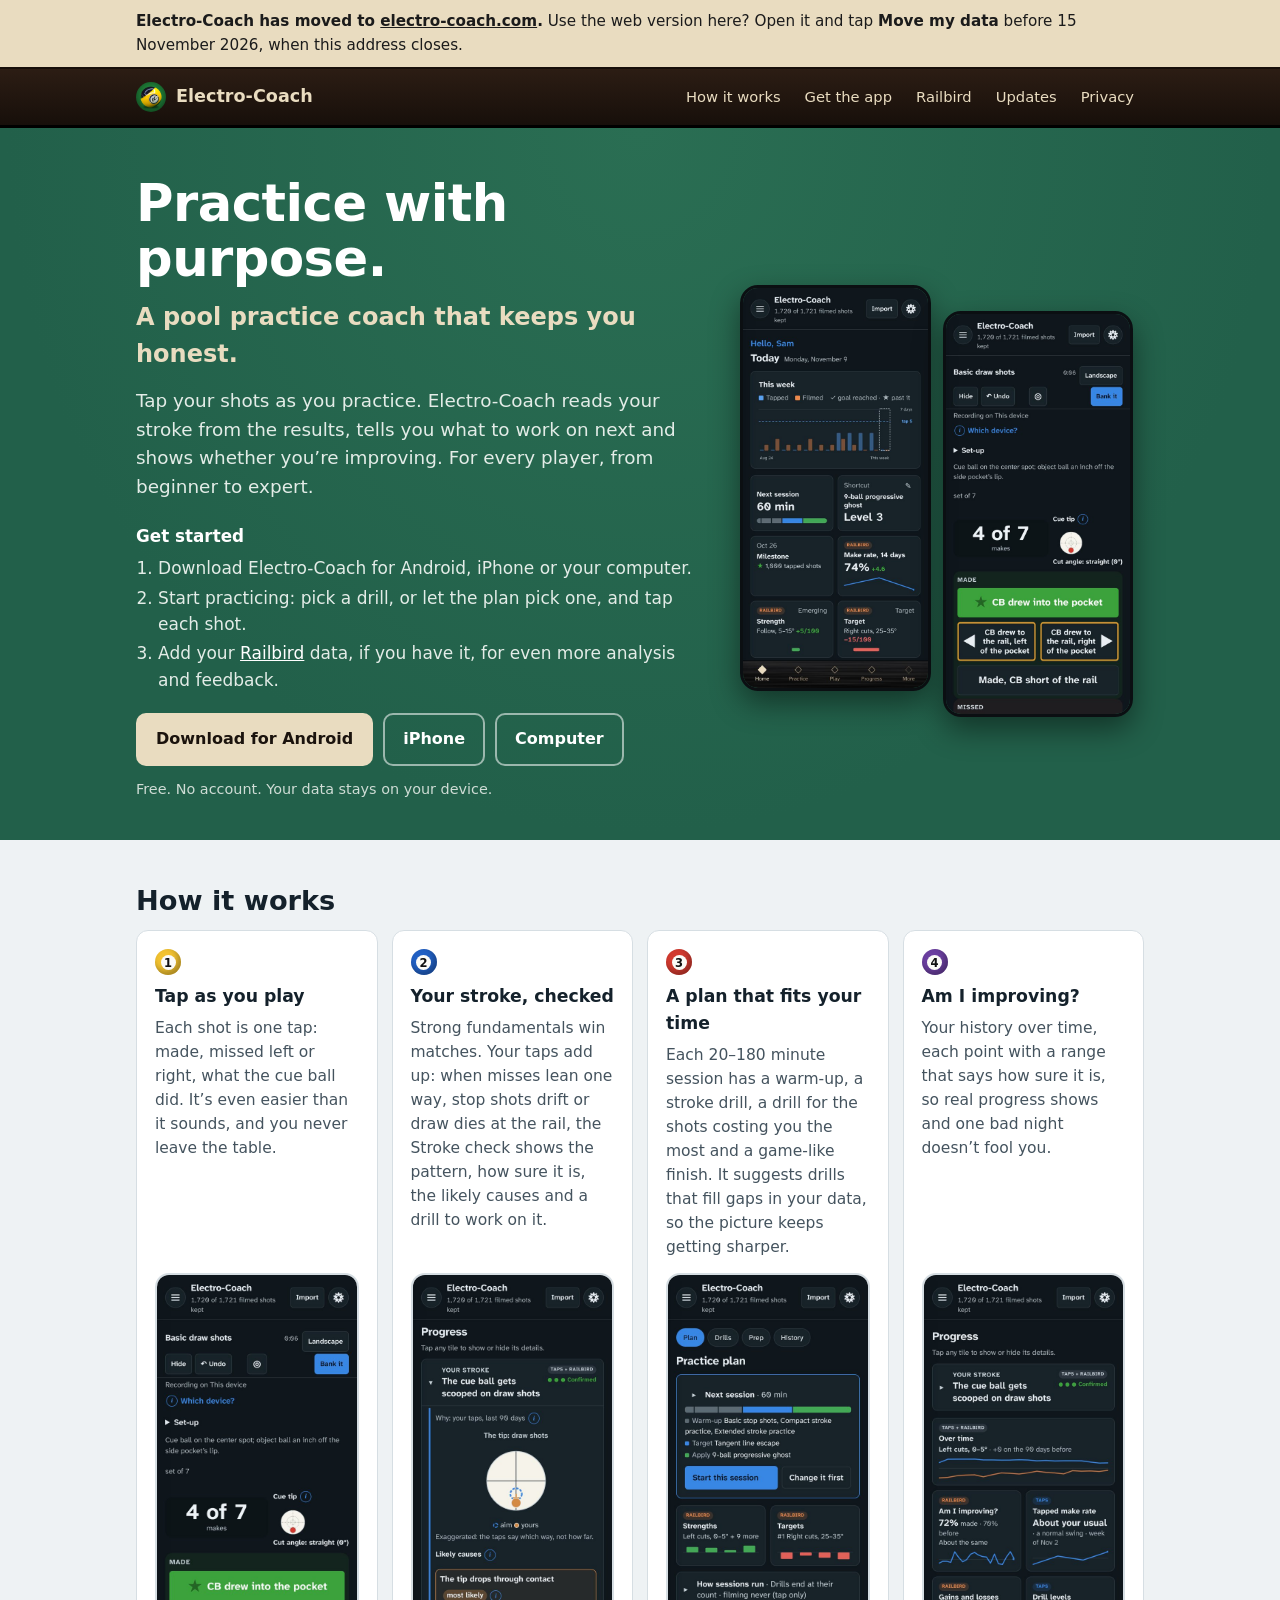
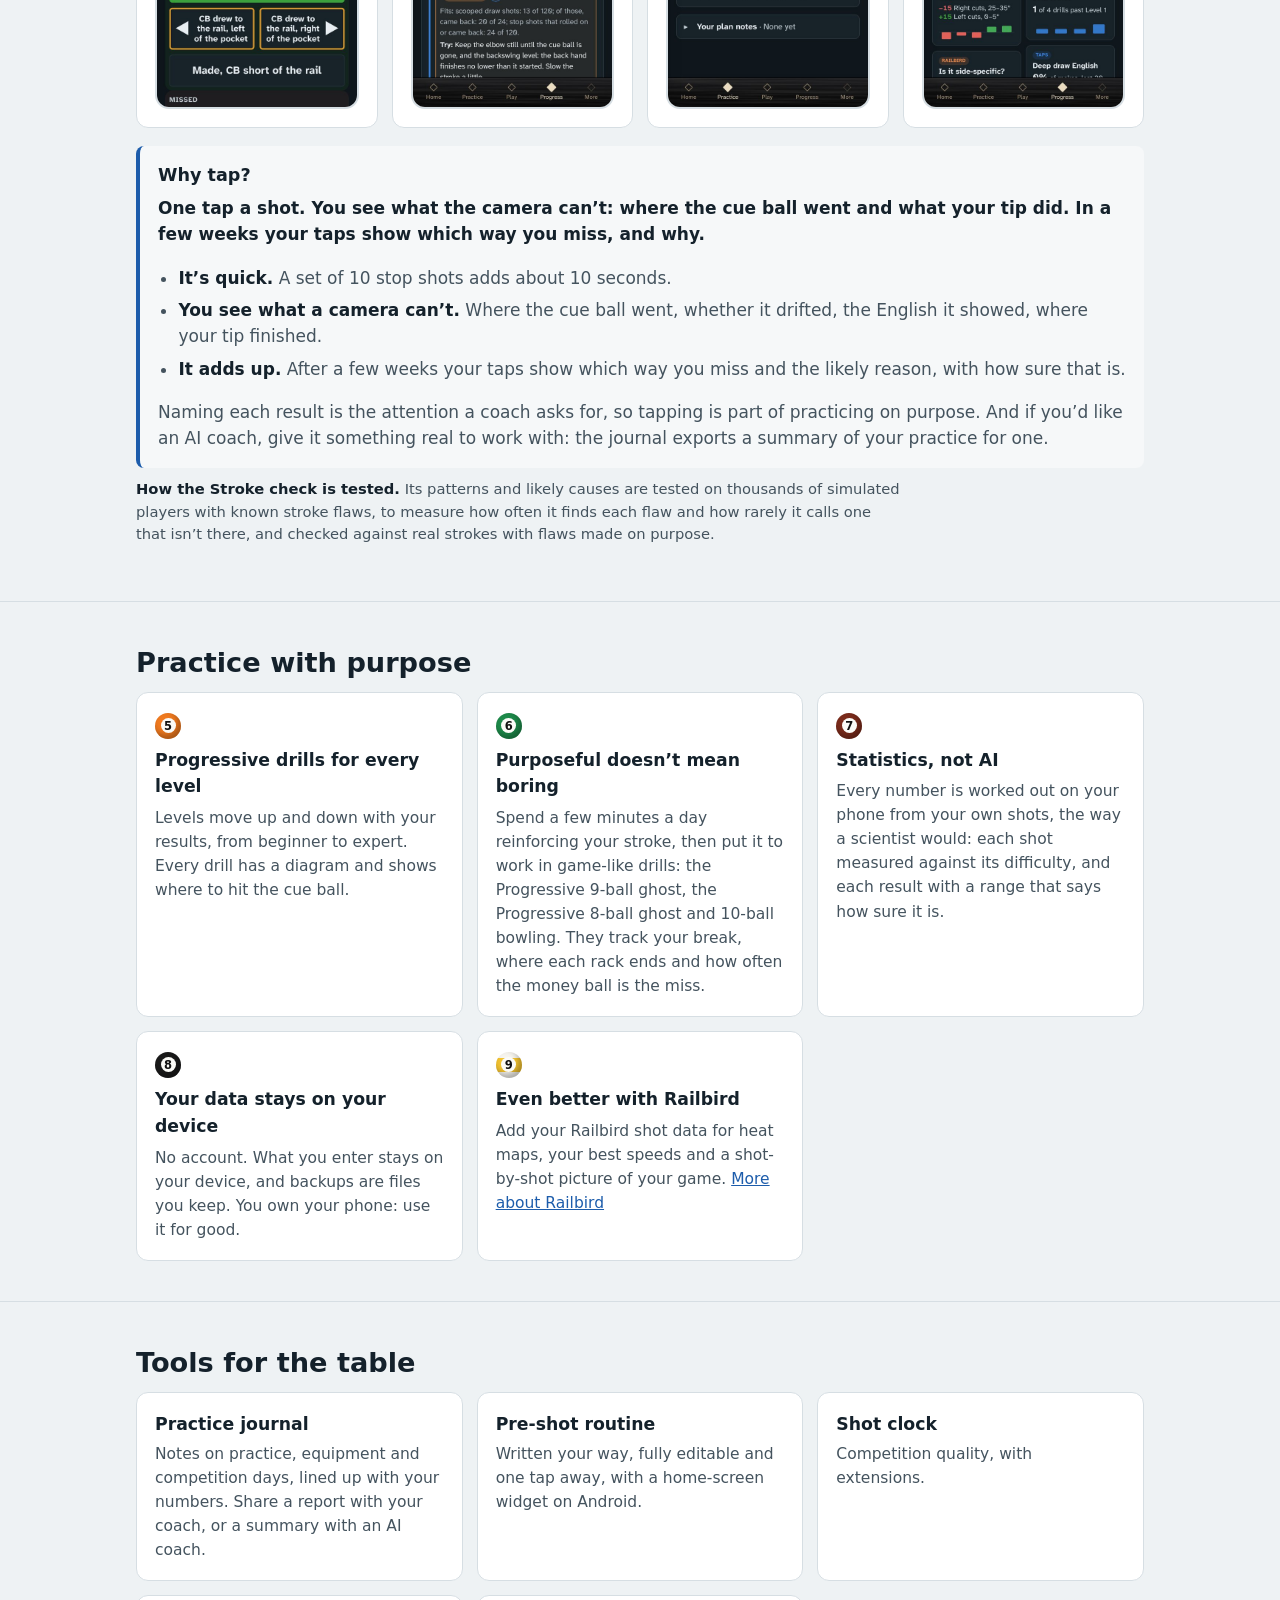
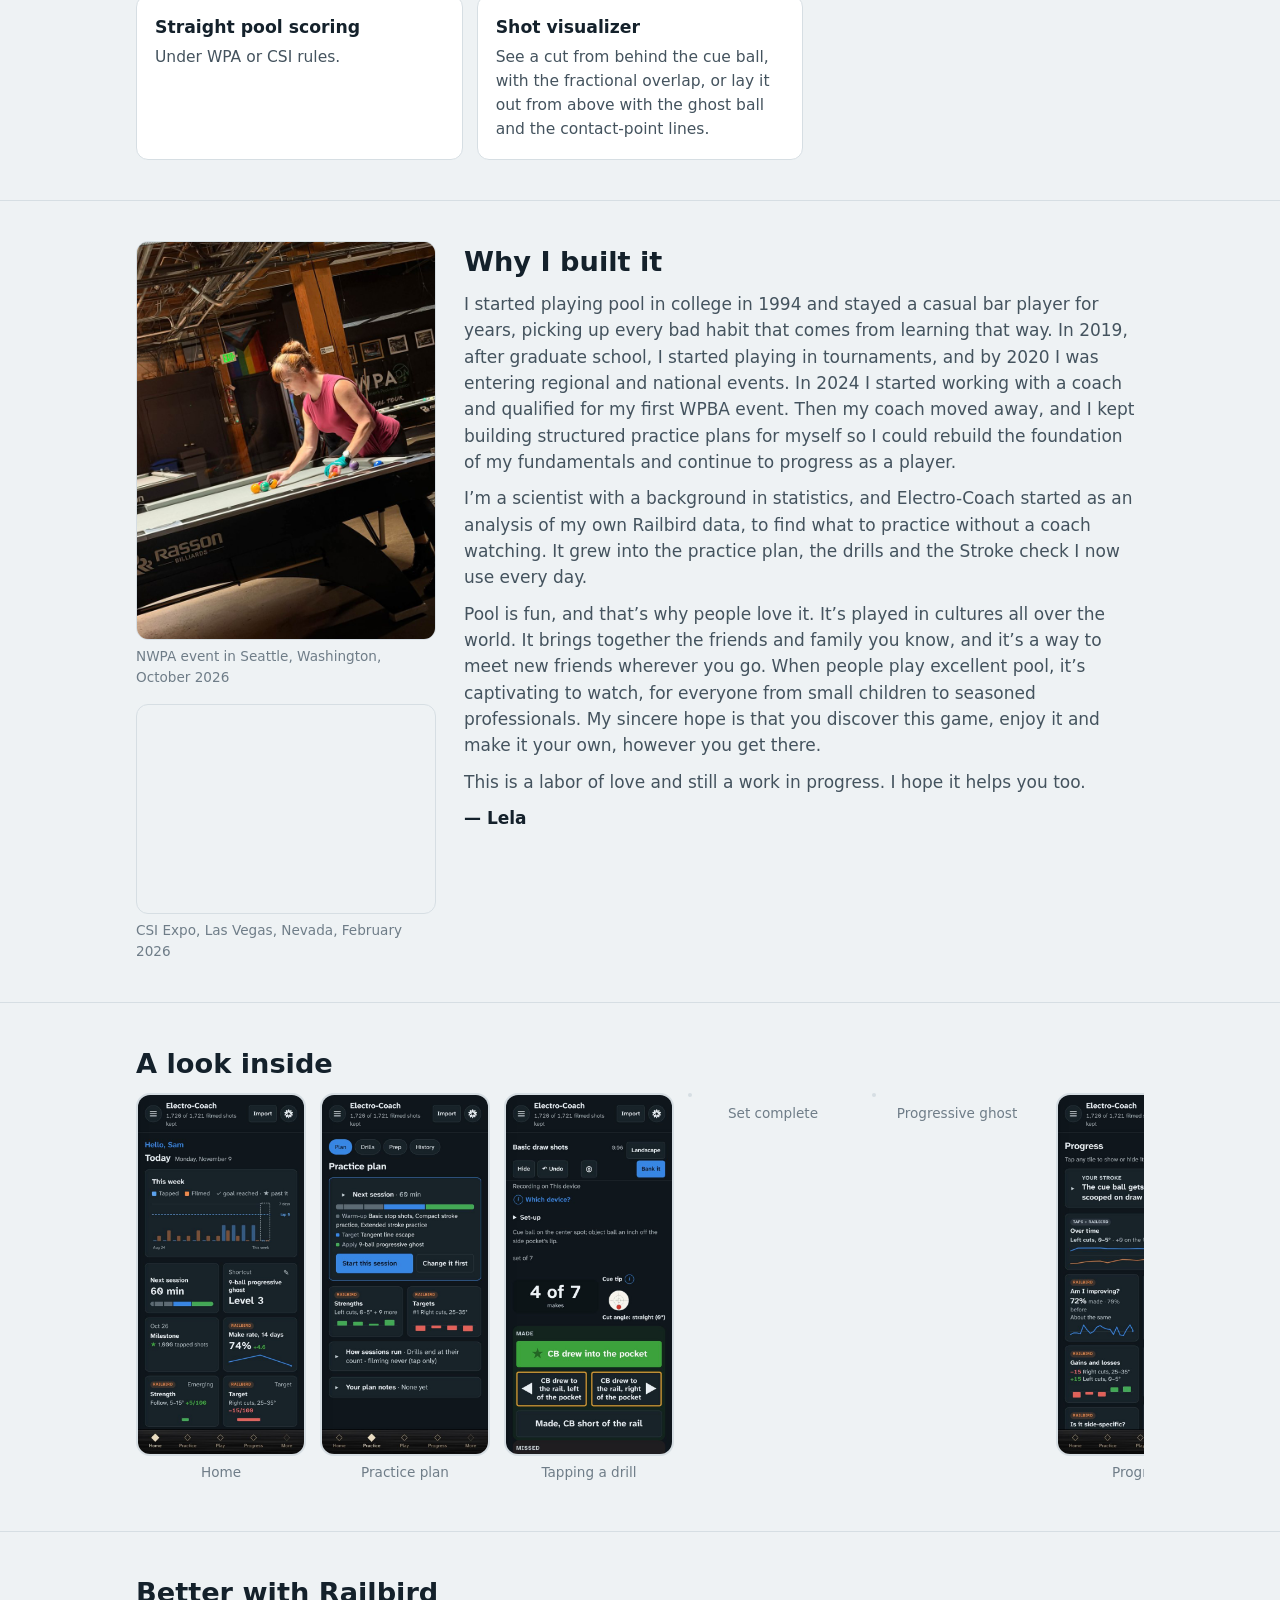
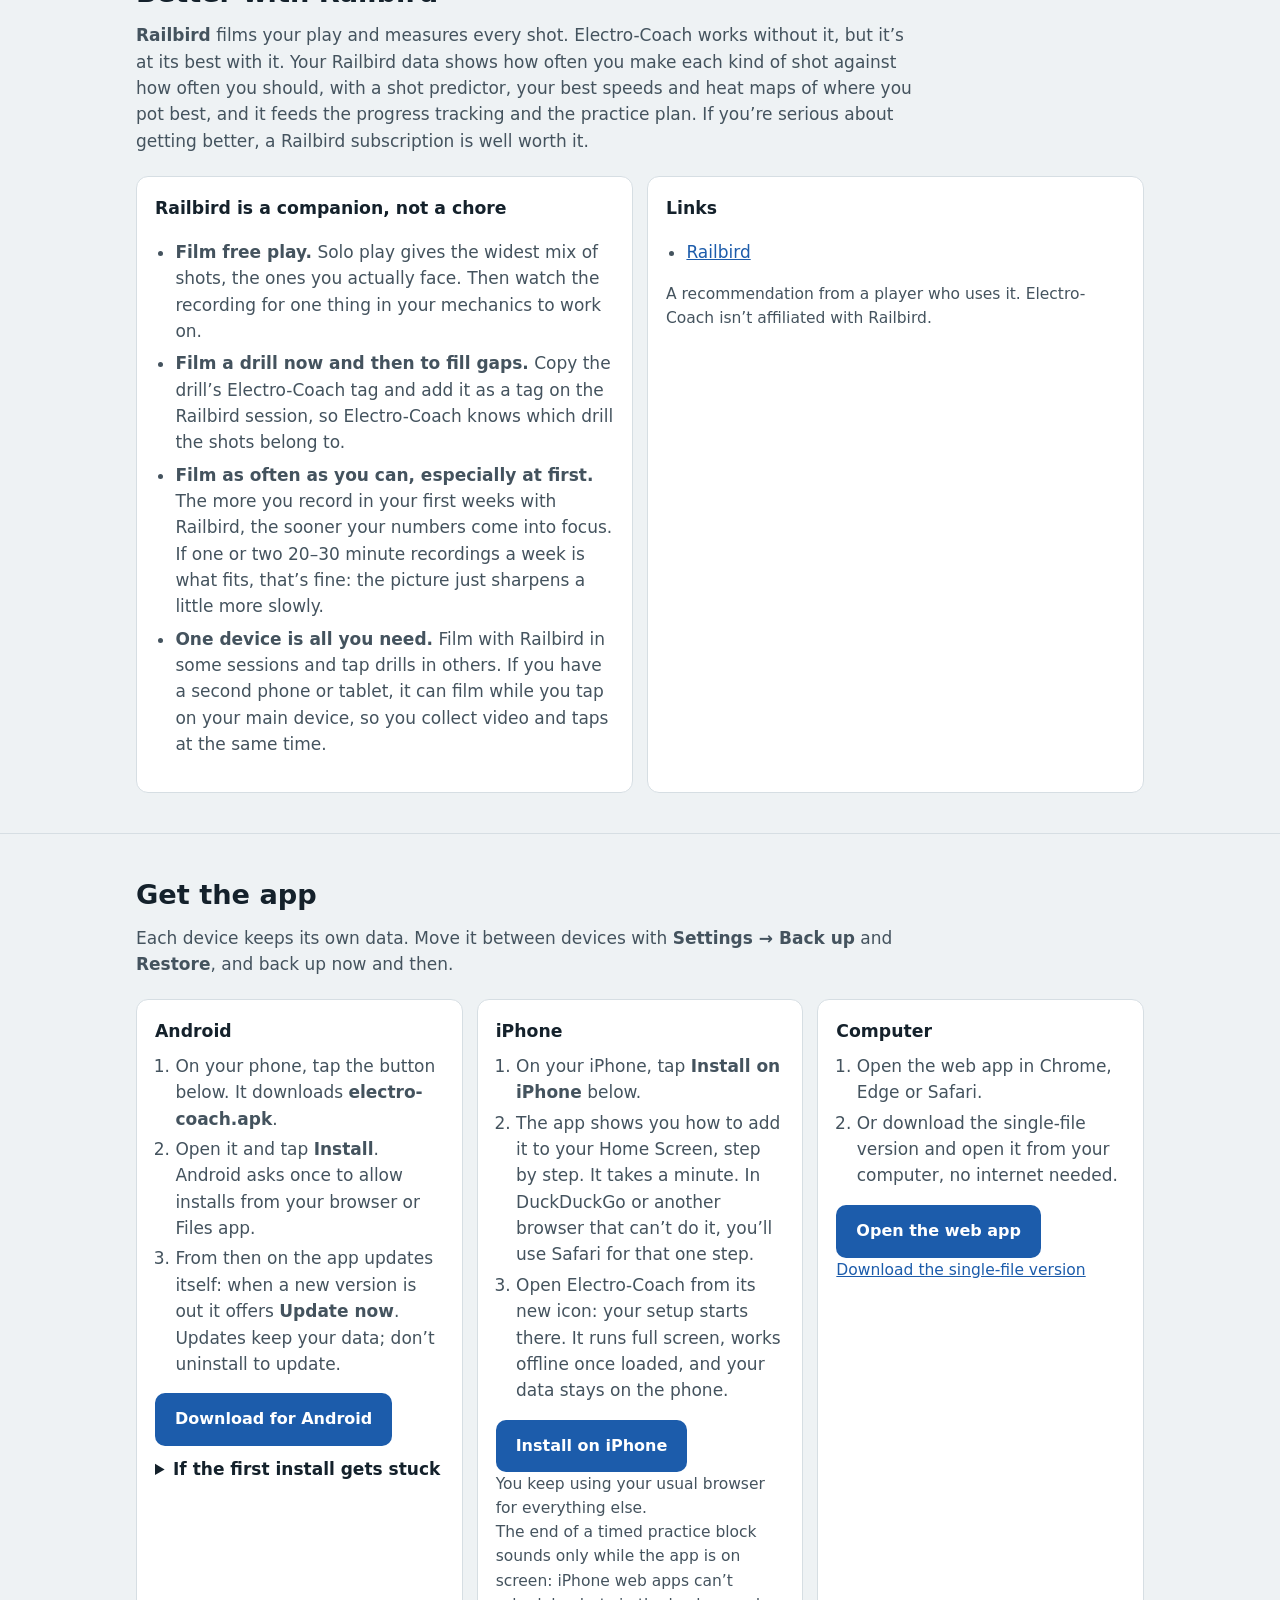
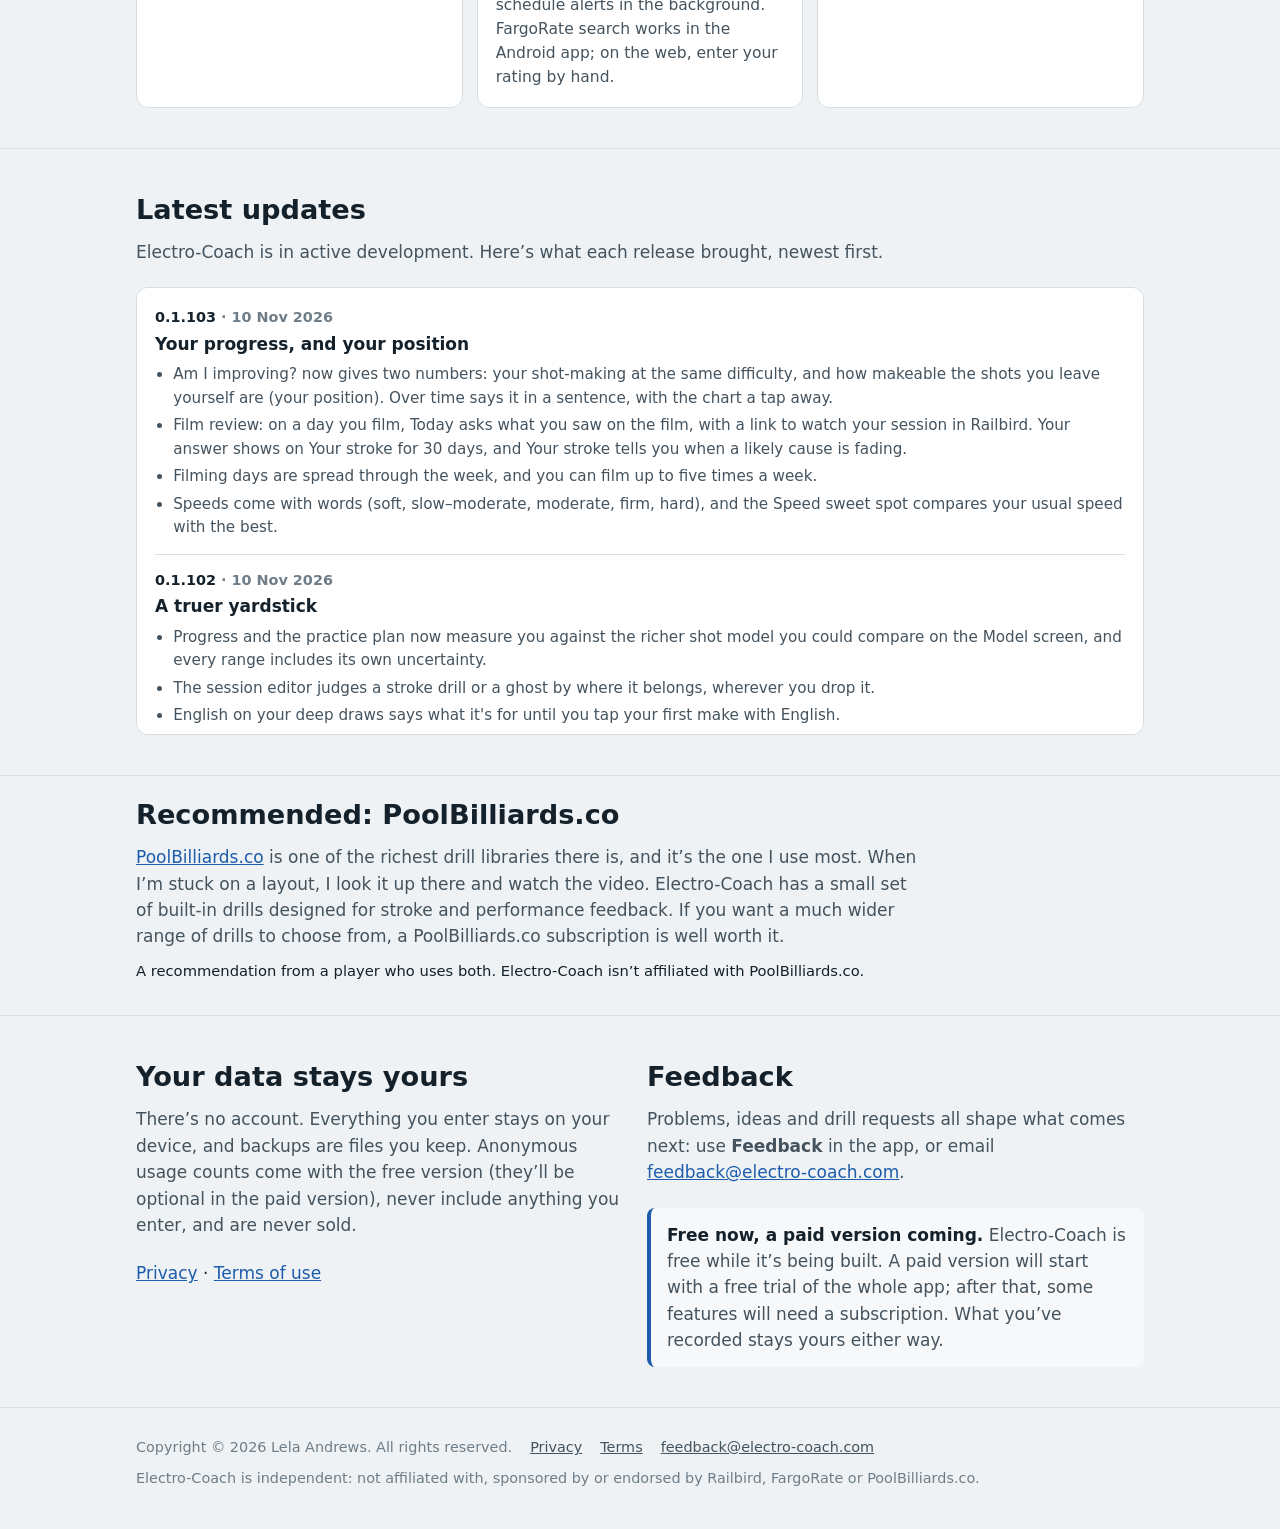
==== index.html @ b3917cc0 "Old address for 0.1.103: the same site as electro-coach.com, with its moved banner - The same change" ====
<!doctype html>
<html lang="en">
<head>
<meta charset="utf-8">
<meta name="viewport" content="width=device-width, initial-scale=1">
<meta http-equiv="Content-Security-Policy" content="default-src 'self'; img-src 'self' data:; style-src 'self'; font-src 'self'; script-src 'self'; connect-src https://us.aptabase.com; object-src 'none'; base-uri 'self'; form-action 'none'">
<meta name="referrer" content="strict-origin-when-cross-origin">
<title>Electro-Coach: pool and billiards practice coach app</title>
<meta name="description" content="Practice with purpose. Electro-Coach is a free pool and billiards practice app for Android, iPhone and computers: tap your shots as you practice, and it reads your stroke from the results, plans what to work on next and shows whether you’re improving. Plus a shot visualizer, shot clock and pre-shot routine. No account; your data stays on your device.">
<meta name="keywords" content="pool practice app, billiards practice app, pool drills, billiards drills, 8-ball, 9-ball, 10-ball, stroke feedback, cue ball control, draw shot, follow shot, stop shot, shot visualizer, cut angle, ghost ball, aiming, pre-shot routine, shot clock, Railbird, practice plan, pool training">
<meta name="author" content="Lela Andrews">
<meta name="robots" content="noindex">
<meta name="google-site-verification" content="Ed6VrXOjHYLrmr9KXiFnVcND1IwPHuv5Wz7ohvUARmg">
<link rel="canonical" href="https://electro-coach.com/">
<meta property="og:type" content="website">
<meta property="og:site_name" content="Electro-Coach">
<meta property="og:title" content="Electro-Coach: pool and billiards practice coach app">
<meta property="og:description" content="Practice with purpose. Tap your shots as you practice: Electro-Coach reads your stroke, plans what to work on next and shows whether you’re improving. Free, no account.">
<meta property="og:url" content="https://electro-coach.com/">
<meta property="og:image" content="https://electro-coach.com/images/og.jpg">
<meta property="og:image:width" content="1200">
<meta property="og:image:height" content="630">
<meta property="og:image:alt" content="Electro-Coach: Practice with purpose. A drill’s tap screen and the Stroke check on a phone">
<meta name="twitter:card" content="summary_large_image">
<meta name="twitter:title" content="Electro-Coach: pool and billiards practice coach app">
<meta name="twitter:description" content="Practice with purpose. Tap your shots; Electro-Coach reads your stroke, plans what to practice and shows whether you’re improving. Free, no account.">
<meta name="twitter:image" content="https://electro-coach.com/images/og.jpg">
<script type="application/ld+json">{"@context": "https://schema.org", "@type": "SoftwareApplication", "name": "Electro-Coach", "url": "https://electro-coach.com/", "applicationCategory": "SportsApplication", "operatingSystem": "Android, iOS (web app), Windows, macOS, Linux (web)", "description": "A pool and billiards practice coach: structured practice plans, drills you log with a tap, stroke feedback from drill results, a shot visualizer, a tournament shot clock, a pre-shot routine and progress tracking from Railbird shot data.", "image": "https://electro-coach.com/images/og.jpg", "screenshot": ["https://electro-coach.com/images/home.jpg", "https://electro-coach.com/images/tap.jpg", "https://electro-coach.com/images/stroke.jpg"], "offers": {"@type": "Offer", "price": "0", "priceCurrency": "USD"}, "author": {"@type": "Person", "name": "Lela Andrews"}, "downloadUrl": "https://github.com/lvandrews/Electro-Coach/releases/latest/download/electro-coach.apk", "featureList": ["Practice plans with block timers", "Pool drills logged with a tap", "Stroke feedback from drill results", "Shot visualizer: cut angle, ghost ball, contact point", "Progressive ghost run-out practice", "Tournament shot clock and straight pool scoring", "Pre-shot routine", "Progress, heat maps and shot model from Railbird data", "Practice journal"]}</script>
<meta name="theme-color" content="#2c1d14">
<link rel="icon" href="images/icon-192.png">
<link rel="apple-touch-icon" href="images/apple-touch-icon.png">
<link rel="stylesheet" href="style.css">
</head>
<body>
<div class="moved" role="region" aria-label="Moved"><div class="wrap"><b>Electro-Coach has moved to <a href="https://electro-coach.com/">electro-coach.com</a>.</b> Use the web version here? Open it and tap <b>Move my data</b> before 15 November 2026, when this address closes.</div></div>
<header class="top">
  <div class="wrap">
    <a class="brand" href="#"><img src="images/icon-192.png" alt="">Electro-Coach</a>
    <nav aria-label="Sections">
      <a class="opt" href="#how">How it works</a>
      <a href="#get">Get the app</a>
      <a class="opt" href="#railbird">Railbird</a>
      <a class="opt" href="#updates">Updates</a>
      <a href="#privacy">Privacy</a>
    </nav>
  </div>
</header>

<div class="hero">
  <div class="wrap">
    <div>
      <h1>Practice with purpose.</h1>
      <p class="tagline">A pool practice coach that keeps you honest.</p>
      <p class="lede">Tap your shots as you practice. Electro-Coach reads your stroke from the results, tells you what to work on next and shows whether you’re improving. For every player, from beginner to expert.</p>
      <h2 class="start-h">Get started</h2>
      <ol class="start">
        <li>Download Electro-Coach for Android, iPhone or your computer.</li>
        <li>Start practicing: pick a drill, or let the plan pick one, and tap each shot.</li>
        <li>Add your <a class="on-felt" href="#railbird">Railbird</a> data, if you have it, for even more analysis and feedback.</li>
      </ol>
      <div class="get">
        <a class="btn primary" href="#android">Download for Android</a>
        <a class="btn ghost" href="#iphone">iPhone</a>
        <a class="btn ghost" href="#computer">Computer</a>
      </div>
      <small>Free. No account. Your data stays on your device.</small>
    </div>
    <div class="shots" aria-hidden="true">
      <img src="images/home.jpg" alt="" width="540" height="1168">
      <img src="images/tap.jpg" alt="" width="540" height="1168">
    </div>
  </div>
</div>

<main>
<section id="how">
  <div class="wrap">
    <h2>How it works</h2>
    <div class="steps">
      <div class="card step"><div class="ball b1"><span>1</span></div><h3>Tap as you play</h3><p>Each shot is one tap: made, missed left or right, what the cue ball did. It’s even easier than it sounds, and you never leave the table.</p><img src="images/tap.jpg" alt="A drill’s tap screen: 4 of 7 makes, with big buttons for where the cue ball went" width="540" height="1168" loading="lazy"></div>
      <div class="card step"><div class="ball b2"><span>2</span></div><h3>Your stroke, checked</h3><p>Strong fundamentals win matches. Your taps add up: when misses lean one way, stop shots drift or draw dies at the rail, the Stroke check shows the pattern, how sure it is, the likely causes and a drill to work on it.</p><img src="images/stroke.jpg" alt="Stroke check: the cue ball gets scooped on draw shots, with the likely cause, the tip dropping through contact" width="540" height="1168" loading="lazy"></div>
      <div class="card step"><div class="ball b3"><span>3</span></div><h3>A plan that fits your time</h3><p>Each 20–180 minute session has a warm-up, a stroke drill, a drill for the shots costing you the most and a game-like finish. It suggests drills that fill gaps in your data, so the picture keeps getting sharper.</p><img src="images/plan.jpg" alt="Practice plan: the next session, 60 minutes, with its warm-up, target and apply blocks" width="540" height="1168" loading="lazy"></div>
      <div class="card step"><div class="ball b4"><span>4</span></div><h3>Am I improving?</h3><p>Your history over time, each point with a range that says how sure it is, so real progress shows and one bad night doesn’t fool you.</p><img src="images/progress.jpg" alt="Progress: tiles for your stroke, your results over time, and whether you’re improving" width="540" height="1168" loading="lazy"></div>
    </div>

    <div class="whytap">
      <h3>Why tap?</h3>
      <p class="lead">One tap a shot. You see what the camera can’t: where the cue ball went and what your tip did. In a few weeks your taps show which way you miss, and why.</p>
      <ul class="plain">
        <li><b>It’s quick.</b> A set of 10 stop shots adds about 10 seconds.</li>
        <li><b>You see what a camera can’t.</b> Where the cue ball went, whether it drifted, the English it showed, where your tip finished.</li>
        <li><b>It adds up.</b> After a few weeks your taps show which way you miss and the likely reason, with how sure that is.</li>
      </ul>
      <p>Naming each result is the attention a coach asks for, so tapping is part of practicing on purpose. And if you’d like an AI coach, give it something real to work with: the journal exports a summary of your practice for one.</p>
    </div>
    <p class="note tested"><b>How the Stroke check is tested.</b> Its patterns and likely causes are tested on thousands of simulated players with known stroke flaws, to measure how often it finds each flaw and how rarely it calls one that isn’t there, and checked against real strokes with flaws made on purpose.</p>
  </div>
</section>

<section id="what">
  <div class="wrap">
    <h2>Practice with purpose</h2>
    <div class="grid">
      <div class="card"><div class="ball b5"><span>5</span></div><h3>Progressive drills for every level</h3><p>Levels move up and down with your results, from beginner to expert. Every drill has a diagram and shows where to hit the cue ball.</p></div>
      <div class="card"><div class="ball b6"><span>6</span></div><h3>Purposeful doesn’t mean boring</h3><p>Spend a few minutes a day reinforcing your stroke, then put it to work in game-like drills: the Progressive 9-ball ghost, the Progressive 8-ball ghost and 10-ball bowling. They track your break, where each rack ends and how often the money ball is the miss.</p></div>
      <div class="card"><div class="ball b7"><span>7</span></div><h3>Statistics, not AI</h3><p>Every number is worked out on your phone from your own shots, the way a scientist would: each shot measured against its difficulty, and each result with a range that says how sure it is.</p></div>
      <div class="card"><div class="ball b8"><span>8</span></div><h3>Your data stays on your device</h3><p>No account. What you enter stays on your device, and backups are files you keep. You own your phone: use it for good.</p></div>
      <div class="card"><div class="ball b9"><span>9</span></div><h3>Even better with Railbird</h3><p>Add your Railbird shot data for heat maps, your best speeds and a shot-by-shot picture of your game. <a href="#railbird">More about Railbird</a></p></div>
    </div>
  </div>
</section>

<section id="tools">
  <div class="wrap">
    <h2>Tools for the table</h2>
    <div class="grid tools">
      <div class="card"><h3>Practice journal</h3><p>Notes on practice, equipment and competition days, lined up with your numbers. Share a report with your coach, or a summary with an AI coach.</p></div>
      <div class="card"><h3>Pre-shot routine</h3><p>Written your way, fully editable and one tap away, with a home-screen widget on Android.</p></div>
      <div class="card"><h3>Shot clock</h3><p>Competition quality, with extensions.</p></div>
      <div class="card"><h3>Straight pool scoring</h3><p>Under WPA or CSI rules.</p></div>
      <div class="card"><h3>Shot visualizer</h3><p>See a cut from behind the cue ball, with the fractional overlap, or lay it out from above with the ghost ball and the contact-point lines.</p></div>
    </div>
  </div>
</section>

<section id="why">
  <div class="wrap why">
    <div class="me">
      <figure>
        <img src="images/lela.jpg" alt="Lela racking balls at a pool tournament" width="720" height="960" loading="lazy">
        <figcaption>NWPA event in Seattle, Washington, October 2026</figcaption>
      </figure>
      <figure>
        <img src="images/lela-expo.jpg" alt="Lela down on a shot, aiming at the cue ball" width="900" height="627" loading="lazy">
        <figcaption>CSI Expo, Las Vegas, Nevada, February 2026</figcaption>
      </figure>
    </div>
    <div>
      <h2>Why I built it</h2>
      <p>I started playing pool in college in 1994 and stayed a casual bar player for years, picking up every bad habit that comes from learning that way. In 2019, after graduate school, I started playing in tournaments, and by 2020 I was entering regional and national events. In 2024 I started working with a coach and qualified for my first WPBA event. Then my coach moved away, and I kept building structured practice plans for myself so I could rebuild the foundation of my fundamentals and continue to progress as a player.</p>
      <p>I’m a scientist with a background in statistics, and Electro-Coach started as an analysis of my own Railbird data, to find what to practice without a coach watching. It grew into the practice plan, the drills and the Stroke check I now use every day.</p>
      <p>Pool is fun, and that’s why people love it. It’s played in cultures all over the world. It brings together the friends and family you know, and it’s a way to meet new friends wherever you go. When people play excellent pool, it’s captivating to watch, for everyone from small children to seasoned professionals. My sincere hope is that you discover this game, enjoy it and make it your own, however you get there.</p>
      <p>This is a labor of love and still a work in progress. I hope it helps you too.</p>
      <p class="sig">— Lela</p>
    </div>
  </div>
</section>

<section id="look">
  <div class="wrap">
    <h2>A look inside</h2>
    <div class="gallery">
      <figure><img src="images/home.jpg" alt="Home: this week’s practice, the next session and your strengths and targets" loading="lazy"><figcaption>Home</figcaption></figure>
      <figure><img src="images/plan.jpg" alt="Practice plan: the next session up front with its length and blocks" loading="lazy"><figcaption>Practice plan</figcaption></figure>
      <figure><img src="images/tap.jpg" alt="A drill’s tap screen, one tap a shot" loading="lazy"><figcaption>Tapping a drill</figcaption></figure>
      <figure><img src="images/setdone.jpg" alt="A finished set: makes, quality and where the cue ball went" loading="lazy"><figcaption>Set complete</figcaption></figure>
      <figure><img src="images/ghost.jpg" alt="Progressive 9-ball ghost: tap the balls that went in on the break" loading="lazy"><figcaption>Progressive ghost</figcaption></figure>
      <figure><img src="images/progress.jpg" alt="Progress" loading="lazy"><figcaption>Progress</figcaption></figure>
      <figure><img src="images/stroke.jpg" alt="Stroke check: scooped draw shots, with the likely cause and what to try" loading="lazy"><figcaption>Stroke check</figcaption></figure>
      <figure><img src="images/table.jpg" alt="Table heat map: your chance of potting from each spot" loading="lazy"><figcaption>Heat map</figcaption></figure>
      <figure><img src="images/visualizer.jpg" alt="Shot visualizer: a half-ball cut seen from behind the cue ball" loading="lazy"><figcaption>Shot visualizer</figcaption></figure>
      <figure><img src="images/layout.jpg" alt="Shot visualizer: a shot laid out from above with the ghost ball and both paths" loading="lazy"><figcaption>Lay out a shot</figcaption></figure>
      <figure><img src="images/clock.jpg" alt="Shot clock" loading="lazy"><figcaption>Shot clock</figcaption></figure>
      <figure><img src="images/routine.jpg" alt="Pre-shot routine" loading="lazy"><figcaption>Pre-shot routine</figcaption></figure>
    </div>
  </div>
</section>

<section id="railbird">
  <div class="wrap">
    <h2>Better with Railbird</h2>
    <p class="sub"><b>Railbird</b> films your play and measures every shot. Electro-Coach works without it, but it’s at its best with it. Your Railbird data shows how often you make each kind of shot against how often you should, with a shot predictor, your best speeds and heat maps of where you pot best, and it feeds the progress tracking and the practice plan. If you’re serious about getting better, a Railbird subscription is well worth it.</p>
    <div class="two">
      <div class="card">
        <h3>Railbird is a companion, not a chore</h3>
        <ul class="plain">
          <li><b>Film free play.</b> Solo play gives the widest mix of shots, the ones you actually face. Then watch the recording for one thing in your mechanics to work on.</li>
          <li><b>Film a drill now and then to fill gaps.</b> Copy the drill’s Electro-Coach tag and add it as a tag on the Railbird session, so Electro-Coach knows which drill the shots belong to.</li>
          <li><b>Film as often as you can, especially at first.</b> The more you record in your first weeks with Railbird, the sooner your numbers come into focus. If one or two 20–30 minute recordings a week is what fits, that’s fine: the picture just sharpens a little more slowly.</li>
          <li><b>One device is all you need.</b> Film with Railbird in some sessions and tap drills in others. If you have a second phone or tablet, it can film while you tap on your main device, so you collect video and taps at the same time.</li>
        </ul>
      </div>
      <div class="card">
        <h3>Links</h3>
        <ul class="plain">
          <li><a href="https://railbird.ai/">Railbird</a></li>
        </ul>
        <p class="note">A recommendation from a player who uses it. Electro-Coach isn’t affiliated with Railbird.</p>
      </div>
    </div>
  </div>
</section>

<section id="get">
  <div class="wrap">
    <h2>Get the app</h2>
    <p class="sub">Each device keeps its own data. Move it between devices with <b>Settings → Back up</b> and <b>Restore</b>, and back up now and then.</p>
    <div class="how">
      <div class="card" id="android">
        <h3>Android</h3>
        <ol>
          <li>On your phone, tap the button below. It downloads <b>electro-coach.apk</b>.</li>
          <li>Open it and tap <b>Install</b>. Android asks once to allow installs from your browser or Files app.</li>
          <li>From then on the app updates itself: when a new version is out it offers <b>Update now</b>. Updates keep your data; don’t uninstall to update.</li>
        </ol>
        <a class="btn primary" href="https://github.com/lvandrews/Electro-Coach/releases/latest/download/electro-coach.apk">Download for Android</a>
        <details>
          <summary>If the first install gets stuck</summary>
          <ul>
            <li><b>The browser warns the file might be harmful.</b> Apps from outside the Play Store always get this warning. Choose to download or keep it anyway.</li>
            <li><b>The download finished but tapping it does nothing.</b> Open your <b>Files</b> app (or <b>Downloads</b>), find electro-coach.apk and tap it there.</li>
            <li><b>Play Protect doesn’t recognize the developer.</b> That’s because the app isn’t in the Play Store. Choose <b>More details → Install anyway</b>.</li>
            <li><b>“App not installed”.</b> Usually not enough free space. Don’t uninstall a working copy unless you’ve backed up: uninstalling erases the app’s data.</li>
          </ul>
        </details>
      </div>
      <div class="card" id="iphone">
        <h3>iPhone</h3>
        <ol>
          <li>On your iPhone, tap <b>Install on iPhone</b> below.</li>
          <li>The app shows you how to add it to your Home Screen, step by step. It takes a minute. In DuckDuckGo or another browser that can’t do it, you’ll use Safari for that one step.</li>
          <li>Open Electro-Coach from its new icon: your setup starts there. It runs full screen, works offline once loaded, and your data stays on the phone.</li>
        </ol>
        <a class="btn primary" href="app/">Install on iPhone</a>
        <p class="note">You keep using your usual browser for everything else.</p>
        <p class="note">The end of a timed practice block sounds only while the app is on screen: iPhone web apps can’t schedule alerts in the background. FargoRate search works in the Android app; on the web, enter your rating by hand.</p>
      </div>
      <div class="card" id="computer">
        <h3>Computer</h3>
        <ol>
          <li>Open the web app in Chrome, Edge or Safari.</li>
          <li>Or download the single-file version and open it from your computer, no internet needed.</li>
        </ol>
        <a class="btn primary" href="app/">Open the web app</a>
        <p class="note"><a href="download/Electro-Coach.html" download>Download the single-file version</a></p>
      </div>
    </div>
  </div>
</section>

<section id="updates">
  <div class="wrap">
    <h2>Latest updates</h2>
    <p class="sub">Electro-Coach is in active development. Here’s what each release brought, newest first.</p>
    <div class="updates" tabindex="0" role="region" aria-label="Release notes, newest first">
<article class="update"><h3><span class="ver">0.1.103</span> · <time datetime="2026-11-10">10 Nov 2026</time></h3><p class="u-title">Your progress, and your position</p><ul><li>Am I improving? now gives two numbers: your shot-making at the same difficulty, and how makeable the shots you leave yourself are (your position). Over time says it in a sentence, with the chart a tap away.</li><li>Film review: on a day you film, Today asks what you saw on the film, with a link to watch your session in Railbird. Your answer shows on Your stroke for 30 days, and Your stroke tells you when a likely cause is fading.</li><li>Filming days are spread through the week, and you can film up to five times a week.</li><li>Speeds come with words (soft, slow–moderate, moderate, firm, hard), and the Speed sweet spot compares your usual speed with the best.</li></ul></article>
<article class="update"><h3><span class="ver">0.1.102</span> · <time datetime="2026-11-10">10 Nov 2026</time></h3><p class="u-title">A truer yardstick</p><ul><li>Progress and the practice plan now measure you against the richer shot model you could compare on the Model screen, and every range includes its own uncertainty.</li><li>The session editor judges a stroke drill or a ghost by where it belongs, wherever you drop it.</li><li>English on your deep draws says what it&#x27;s for until you tap your first make with English.</li></ul></article>
<article class="update"><h3><span class="ver">0.1.101</span> · <time datetime="2026-11-09">9 Nov 2026</time></h3><p class="u-title">Colours you can trust, and a session that keeps its shape</p><ul><li>The practice session editor keeps the workout&#x27;s order: Warm-up, Target, then Apply and Film. A block out of order is hatched in red.</li><li>Green and red on Progress and Railbird sessions now mean a change that&#x27;s big and more than chance; one that could still be chance is striped or dashed.</li><li>Week by week compares each week with your usual from your other weeks.</li></ul></article>
<article class="update"><h3><span class="ver">0.1.99</span> · <time datetime="2026-11-09">9 Nov 2026</time></h3><p class="u-title">Long draws, the cloth, and a new yardstick on trial</p><ul><li>Long draws that come up short on Progressive deep draw and the X drill now count, read against the level you played and the cloth you play on. On their own they can make a stroke that&#x27;s too fast a possible cause, never a likely one.</li><li>English on your deep draws, week by week, on the drill&#x27;s page and as a tile on Progress.</li><li>The session editor: a block you drag takes the phase where you drop it, and is hatched in red where it doesn&#x27;t fit.</li><li>The Model screen tries out a richer model of your shots beside the current one.</li></ul></article>
<article class="update"><h3><span class="ver">0.1.97</span> · <time datetime="2026-11-08">8 Nov 2026</time></h3><p class="u-title">Your stroke, read more fairly</p><ul><li>Short draws count only on Basic draw shots and Center table draw, where the rail is in easy reach: on the X drill, short of the rail is the distance, not your stroke.</li><li>Scooped draw shots now count against a stroke that&#x27;s too fast, as the field test showed, so scoops point to the tip dropping or the grip.</li></ul></article>
<article class="update"><h3><span class="ver">0.1.96</span> · <time datetime="2026-11-08">8 Nov 2026</time></h3><p class="u-title">Your stroke, from real flaws</p><ul><li>Your stroke reads its likely causes from two field tests of stroke flaws made on purpose: a hand flaw and your vision center read the right way round, and the grip, the tip and a stroke that&#x27;s too fast each have a sign of their own.</li><li>Draws that come up short of the rail show on Your stroke, against your own usual.</li><li>After a drift on Basic stop shots or the Bridge check, a card asks whether the cue ball had English too.</li><li>The freeze check is on stop-shot drills only, and off until you tick it; Your stroke offers it when it&#x27;s needed.</li><li>Your stroke today, after a practice session and on Progress, says what today&#x27;s taps show against your last 90 days, and Your stroke in periods says when a pattern started or eased.</li><li>One Undo, in the bar at the top of every drill&#x27;s tap screen.</li></ul></article>
<article class="update"><h3><span class="ver">0.1.95</span> · <time datetime="2026-11-08">8 Nov 2026</time></h3><p class="u-title">More room on the tap screen</p><ul><li>While a set is open, the bar at the bottom steps aside, so every button is in view.</li><li>A new personal best shows for a few seconds at the top of the tap screen, not over the buttons.</li><li>Run-out drills: larger ball buttons, and the ball you picked stays picked when you turn the phone.</li><li>Backups count your sets and journal entries, and the restore preview shows your phone&#x27;s own date and time.</li><li>Your player profile saves as you change it.</li></ul></article>
<article class="update"><h3><span class="ver">0.1.93</span> · <time datetime="2026-11-07">7 Nov 2026</time></h3><p class="u-title">Bridge reminders and Share Electro-Coach</p><ul><li>The Bridge check reminds you which bridge to use: a short one as the set starts, and a long one when it&#x27;s time to switch.</li><li>Progressive deep draw offers the freeze check too: tick it under the Missed buttons.</li><li>Progressive X drill, sideways: on follow shots, &quot;CB missed left&quot; and &quot;CB missed right&quot; sit side by side, each on its own side.</li><li>Share Electro-Coach, at the top of Settings and in About, sends the app to a friend.</li><li>New players without Railbird start with no filming in their plan; with Railbird, twice a week.</li></ul></article>
<article class="update"><h3><span class="ver">0.1.92</span> · <time datetime="2026-11-06">6 Nov 2026</time></h3><p class="u-title">Undo at the top</p><ul><li>On a drill&#x27;s tap screen, Undo now sits in the bar at the top, upright as well as sideways, so it&#x27;s always in view.</li><li>Settings → Appearance: the freeze check switch reads &quot;Freeze check on where it&#x27;s recommended&quot;, the plain way round. It works as before.</li></ul></article>
<article class="update"><h3><span class="ver">0.1.91</span> · <time datetime="2026-11-06">6 Nov 2026</time></h3><p class="u-title">The freeze check as a second step</p><ul><li>With the freeze check on, tap the shot&#x27;s outcome on the usual screen; then a card asks where your tip finished: left, on the line or right, or Unsure while you learn to see it. The tap screen is back to how it was.</li><li>Settings → Appearance can start the freeze check off on every drill; a drill you turn it on for keeps it on.</li><li>The app&#x27;s icon now shows in places Android draws icons in one color, such as themed icons.</li></ul></article>
<article class="update"><h3><span class="ver">0.1.90</span> · <time datetime="2026-11-06">6 Nov 2026</time></h3><p class="u-title">Your focus in words, as often as you like</p><ul><li>Your focus is in words, and Settings → Appearance sets how often it comes up: every set, the first set of a session, the first set of each drill in a session, or once a day for each drill.</li><li>With the freeze check on, the tap screen still fits: upright, the row and the buttons are a little slimmer so every tap stays in view; sideways, &quot;On the line&quot; fits its button at any text size.</li></ul></article>
<article class="update"><h3><span class="ver">0.1.89</span> · <time datetime="2026-11-06">6 Nov 2026</time></h3><p class="u-title">Your focus as a set starts, and the freeze check drill by drill</p><ul><li>Your focus comes up over the tap screen as a set starts, with what to try from Your stroke. Got it puts it away.</li><li>The freeze check is on by default on the shorter stroke drills, where the tip&#x27;s finish is easy to see, and offered on the longer ones. Each drill keeps your choice, and the tick sits under the Missed buttons.</li><li>The freeze check&#x27;s row keeps its place on the tap screen, so Made and Missed never move, sideways too.</li><li>What&#x27;s new shows the freeze check and Your focus right in the card when you tap Show me, and Got it takes you on to the next card.</li></ul></article>
<article class="update"><h3><span class="ver">0.1.88</span> · <time datetime="2026-11-06">6 Nov 2026</time></h3><p class="u-title">The freeze check, the Bridge check, and smaller backups</p><ul><li>The freeze check: on the straight-in stroke drills, tap where your tip finished after each stroke, the most direct sign of the back hand moving. Your stroke weighs it with the rest.</li><li>Bridge check, a new stroke drill: the same stop shot with a short bridge, then a long one. Misses that change with the bridge point to the stroke; misses that don&#x27;t, to the aim.</li><li>Backups are compressed, about a tenth of the size (13 MB down to about 1 MB). Older backups still restore.</li><li>A measle ball tip on the stroke drills, for seeing spin in any direction.</li></ul></article>
<article class="update"><h3><span class="ver">0.1.87</span> · <time datetime="2026-11-06">6 Nov 2026</time></h3><p class="u-title">After a miss, your cuts by angle and spin, and likely causes weighed</p><ul><li>Progress → After a miss: your make rate on the shot right after a miss against right after a make, compared on the same shot, so you can see whether a miss carries over.</li><li>Your stroke → Your cuts by angle and spin: thick and thin misses by cut angle and by stun against follow, to tell throw from the picture.</li><li>Likely causes are weighed by how well all your taps fit each one, English, misses, drift, scoops and short draws together, instead of points per pattern.</li><li>Extended stroke practice&#x27;s coaching points to the English, which says more than the side of the miss.</li></ul></article>
<article class="update"><h3><span class="ver">0.1.86</span> · <time datetime="2026-11-06">6 Nov 2026</time></h3><p class="u-title">A steadier Stroke check, and the heat map&#x27;s nearer corner</p><ul><li>Your stroke allows for an off night: taps from one session count for less than the same taps spread over several, so a player with no flaw rarely sees a pattern, and a real one shows once it holds up across sessions.</li><li>Possible and Confirmed now come from one estimate, how likely it is that the taps really lean, rather than two separate rules.</li><li>Compact and Extended stroke practice misses count the other way: the ball you strike there is the cue ball, so a miss right is where an object ball would have gone left.</li><li>Heat maps: a straighter approach into a pocket never reads harder, so near the foot spot the map points to a near corner, not a far one.</li></ul></article>
<article class="update"><h3><span class="ver">0.1.85</span> · <time datetime="2026-11-05">5 Nov 2026</time></h3><p class="u-title">Your stroke in periods, a side badge, and a clearer heat map</p><ul><li>Progress → Your stroke: the last six months in two-week steps, each pattern where it showed, with your technique and equipment notes along the top; tap a step for the likely causes then.</li><li>On drills you shoot both ways, a badge in the corner of the count shows ◀ L or R ▶, readable from the rail.</li><li>Heat maps: the object ball is a black 8, starting on the foot spot and moved by a tap; and a ball farther from a pocket never reads easier than a nearer one.</li><li>The stroke workout plays each progressive drill at your level, not every level; sessions can be 30, 45 or 60 minutes or your own length; and a running session shows as a small flag, not a banner.</li><li>The explanations behind ⓘ now describe how each number is worked out, and the coach summary says how sure each item is.</li></ul></article>
<article class="update"><h3><span class="ver">0.1.84</span> · <time datetime="2026-11-05">5 Nov 2026</time></h3><p class="u-title">Grip and Bridge in words, for now</p><ul><li>Technique → Grip and Bridge are written references for now, each kind of grip and bridge in a short list.</li></ul></article>
<article class="update"><h3><span class="ver">0.1.83</span> · <time datetime="2026-11-05">5 Nov 2026</time></h3><p class="u-title">A switch for where your vision center sits, and the grip behind a low, sideways hit</p><ul><li>Vision center: a plain head with a dashed line through the vision center, on the cue or off it, and a switch to see a vision center under the left eye, in the middle of the face or under the right eye.</li><li>Progress → Your stroke: a low hit and English to your cue-arm side together now point first to the grip closing at contact, which pulls the butt up and in.</li></ul></article>
<article class="update"><h3><span class="ver">0.1.82</span> · <time datetime="2026-11-05">5 Nov 2026</time></h3><p class="u-title">Grip and Bridge, your focus before a set, and likely causes from how the cue really moves</p><ul><li>Technique has Grip and Bridge tabs, and pictures in Vision center and Delivery: the head over the cue, the bridge as a pivot, what bridge length does to English, and the freeze check.</li><li>Progress → Your stroke reads the likely causes from how the cue moves at the bridge: the back hand coming in or going out, the grip tightening, the tip dropping, your vision center, a stroke too fast. Possible contributors are listed after the likely ones.</li><li>Your stroke checks whether your cut shots miss to the same side as your straight-in shots, which tells a shifted picture from a stroke flaw.</li><li>Before the first tap of a stroke or cut drill, a small card shows your focus: the top likely cause and what to try. Settings → Appearance turns it off.</li><li>Progress: Personal bests have a tile of their own; Am I improving? is the verdict and one chart, the numbers in a fold; Over time has a key, and one drill opens at a time.</li></ul></article>
<article class="update"><h3><span class="ver">0.1.81</span> · <time datetime="2026-11-05">5 Nov 2026</time></h3><p class="u-title">Likely causes, Technique tabs, and more of Progress in pictures</p><ul><li>Progress → Your stroke ranks the likely causes from your taps (a cue slicing across the ball, your vision center, the tip pushed out, the stroke under effort, a stroke too fast), the most likely open with what to try, and how to tell them apart at the table.</li><li>Technique has tabs: Stance, Vision center (with square or open stance for sighting) and Delivery.</li><li>Progress: Am I improving? shows before and now as two dots; Gains and losses, Drill levels, Personal bests and More detail as you film are pictures first, with how to read them behind ⓘ and a line for the statistically minded.</li><li>Over time shows how sure each drill&#x27;s earlier and latest numbers are, so a single perfect rack no longer reads as a firm 100%.</li><li>Drill pages show your last few sets near the top; Play shows the ghost and 10-ball bowling as three numbers, like straight pool; Railbird sessions each show made against expected.</li><li>Security: the Android app now has a Content Security Policy, like the website.</li></ul></article>
<article class="update"><h3><span class="ver">0.1.79</span> · <time datetime="2026-11-05">5 Nov 2026</time></h3><p class="u-title">Progress in pictures</p><ul><li>Progress → Your stroke: a picture of what your taps suggest, the cue ball&#x27;s line against your aim from above and where the tip meets the cue ball, with the taps behind it as bars.</li><li>When your misses all go one way, Your stroke adds a short note on vision center, with how to check yours behind ⓘ.</li><li>Progress → Over time: each kind of shot as two bars, you against your yardstick, and each drill as one line from earlier to now; tap any of them for its chart.</li><li>Progress → Your data: your filmed shots month by month, and how sure a make rate is from this many shots.</li><li>Progress → The ghost: the 9-ball and 8-ball ghosts side by side as bars: run-outs, potting and how much of the rack you cleared.</li><li>Security: the app&#x27;s build no longer lets packages run their own install scripts, the way recent npm attacks spread.</li></ul></article>
<article class="update"><h3><span class="ver">0.1.78</span> · <time datetime="2026-11-05">5 Nov 2026</time></h3><p class="u-title">Tap a table to see it big, Drill by drill, and tidier screens</p><ul><li>Tap any table diagram, on a drill&#x27;s page or on a tap screen, to see it full screen with the ball numbers readable; sideways it&#x27;s drawn lengthwise.</li><li>Last Three: any pocket counts (the lines are only suggestions), Layout C&#x27;s 8 is suggested into the foot-right corner, and there&#x27;s no Out of line button: with three balls left, any shot that makes the next ball is fine.</li><li>The summary when a set is complete fits on one screen at any text size, upright and sideways.</li><li>Cue tips show a short heading, such as First shot, with the full wording behind ⓘ.</li><li>Progress → Tapped make rate: a short date under each week, and Drill by drill, your make rate on each drill as a bar beside what the shot allows. Drills with fewer than 30 shots wait in a fold, hatched.</li><li>Play: Straight pool is a slim tile with your matches, high run and average balls per inning; tap it for the full card.</li></ul></article>
<article class="update"><h3><span class="ver">0.1.77</span> · <time datetime="2026-11-04">4 Nov 2026</time></h3><p class="u-title">Backups after practice, a typical player to measure against, and tidier tap screens sideways</p><ul><li>Automatic backups also save when you finish a drill, a game or a practice session, so the day&#x27;s practice is in the folder that day. Still one file a day: a later save replaces it.</li><li>Home asks you to choose a backup folder until one is chosen (× puts the question away for a week). Settings says Back up now still saves a copy anywhere you like.</li><li>In Chrome or Edge, the browser may ask once more before saving to the folder; choose Allow on every visit and it won&#x27;t ask again. The Android app never asks again.</li><li>Against the shot itself, on Progress: every player now sees how often a typical club player makes each drill&#x27;s shot, next to how often they make it. With filmed Railbird shots, your own yardstick shows too, with the typical player&#x27;s beside it.</li><li>Last Three: the layout&#x27;s name with its details behind ⓘ, and sideways the counts on one row, so the layout fits beside its name.</li><li>Sideways, the 8-ball and 9-ball ghost use the same bar as every other tap screen, with ◎ in the middle. A single cue tip&#x27;s caption has the room it needs.</li></ul></article>
<article class="update"><h3><span class="ver">0.1.76</span> · <time datetime="2026-11-04">4 Nov 2026</time></h3><p class="u-title">Automatic backups, a mark for the game drills, and your drills against the shot itself</p><ul><li>Automatic backups: choose a folder once in Settings → Backup (in the Android app, or Chrome or Edge on a computer), and the app saves a backup there once a day when you open it. The newest 10 are kept; nothing else in the folder is touched, and the backups go only to that folder.</li><li>Every backup now keeps the settings on your device too: levels you picked, bars you changed, which hand you play with, text size and the sideways setting, so restoring on a new phone brings them back.</li><li>Home asks you to choose a backup folder until one is set, and in a browser that wants its OK again, one tap allows the day&#x27;s backup.</li><li>A lightning bolt through a ring marks the game drills: the Spot shot challenge, 3-ball continuous, the 8-ball and 9-ball ghost and 10-ball bowling. Favorite drills and Drills for you show how many drills they hold.</li><li>Tapped make rate, against the shot itself: with filmed Railbird shots, each drill with a fixed shot shows what your yardstick expects from its cut and distances, next to how often you make it.</li><li>Spot shot challenge: Cancel this game, under the taps, with a second tap to be sure; nothing from the game is kept.</li><li>Tap screens: ◎ sits in the middle of the top bar, upright and sideways. On run-out drills, Learning mode moves under the taps, with its explanation behind ⓘ, so the cue tip diagram stays in view.</li></ul></article>
<article class="update"><h3><span class="ver">0.1.75</span> · <time datetime="2026-11-04">4 Nov 2026</time></h3><p class="u-title">Two new drills, the Transitions drills under one set of rules, and a tap-screen bar that stays put</p><ul><li>Transitions-2: a new nine-ball layout around the table, cue ball on the center spot, with the first shot&#x27;s cue tip shown.</li><li>3-ball continuous: the 7, 8 and 9 on the spots, run in the corners over and over. The next ball and your run are shown large, a new high run on your table gets a small celebration, and the scoreboard keeps your high run, average run, runs per session and where runs end, for each table.</li><li>Transitions-1 and Transitions-2 play by the same rules: balls in order, any pocket, no contact, no hero shots. Both have a Touched another ball button, note the table and pockets, and keep a scoreboard per table (run-outs, average and median balls a rack, where racks end). In a practice plan: 10 racks or 30 minutes, whichever comes first.</li><li>Tap screens keep a frozen bar at the top, upright as well as sideways, with Hide, Bank it, ◎ to bring the taps back into view, and Landscape or Portrait.</li><li>Sideways, before a set starts, the table card sits beside the set&#x27;s options, so Start is always in view.</li><li>The Spot shot challenge&#x27;s draw for the first shot runs longer: fast at first, then slowing to where it lands.</li><li>Dark mode: the grey text is lighter and easier to read, and the Tapped make rate chart&#x27;s labels and bars stand out; it starts at your first weeks of taps.</li><li>Ball sets are now Classic, TV and Black.</li></ul></article>
<article class="update"><h3><span class="ver">0.1.74</span> · <time datetime="2026-11-04">4 Nov 2026</time></h3><p class="u-title">Text you can read, tap screens sideways, fairer levels and make rate, and the ghost by balls left</p><ul><li>Text size (Standard, Large, Larger, each shown at its size), the first question for new players, asked once of everyone already playing, and in Appearance, on top of your phone&#x27;s own font size; the small grey lines are bigger and, in light mode, darker. Buttons on tap screens and the shot clock keep one large size whatever you choose, so they always fit.</li><li>Tap screens turn sideways when a set or block starts, and back when you finish (Appearance can turn this off). Undo sits at the top sideways. Bank it, until now Save and close, keeps every shot, even mid-game.</li><li>Appearance → Ball set: Classic, Pro-Cup or Black, in the drill diagrams and the ghost&#x27;s ball chips, now drawn smoother with bigger number spots.</li><li>Tapped make rate compares each shot with your usual on that drill and level, so a week of hard drills doesn&#x27;t look like a slump, and a swing of up to 8 points reads as a normal day. Stroke drills and drills you nearly always make are left out.</li><li>8-ball and 9-ball ghost: when a rack ends, tap how many balls were left, like the bowling scoreboard; your earlier racks count the same way. The bar to move up is 80% at level 3 and 5 points less each level after, with the bar to move down 20 points below it, judged on your last 10 racks at the level, from any visit, and rounded in your favor.</li><li>Spot shot challenge: a race to +5 as well as +10, each with its own scoreboard (date, time, shots, make rate, and games you banked early); Left cut and Right cut, each game starting on one drawn at random; the shot&#x27;s diagram, cue tip and aiming reference sideways too; and how you shoot it under the clock against Level 3 of the Progressive spot shot.</li><li>Progressive spot shot: two sets in a row at 70% moves you up a level (80% before), and two below 50% moves you down.</li><li>Fairer levels: in X drill, Center table follow and draw, Mid-table stops and Tangent line escape, the two sets in a row that move a level must be on two different days. Tangent line escape moves up at 70% made, X drill at 60% quality, and the quick stroke drills move down below 65% made. Progressive deep draw is checked on each 10 shots: up at 80% made with 70% of the makes drawn to the rail.</li><li>Basic stop shots: CB followed in (scratch) and CB drew back, for a tip a little high or low.</li><li>Practice says Done for today once you&#x27;ve finished today&#x27;s session, with the next one ready for tomorrow (or now).</li><li>Drill pages keep the first line of how it works, with the rest behind How it works, which opens by itself the first time.</li><li>Everyone sees Glance; each card&#x27;s More opens the rest. The menu shows one group at a time, and the top bar says where you are once you scroll (Progress › Your stroke).</li></ul></article>
<article class="update"><h3><span class="ver">0.1.73</span> · <time datetime="2026-11-03">3 Nov 2026</time></h3><p class="u-title">A new look: tiles with your numbers on Home, Practice, Play and Progress, sections that fold to their answer, an aiming reference on drills, and the shot in perspective</p><ul><li>Home: This week on top, then tiles for your Next session, a Shortcut (the 9-ball ghost and its level to start; ✎ changes it), your next Milestone, your Make rate, and a Strength and a Target picked from your shots. Your patterns sit under them, and Your numbers stay at the bottom.</li><li>Progress: Your stroke leads, its headline large with how sure. Below it, tiles that lead with your own numbers and a small picture: Railbird on the left (Am I improving?, Gains and losses, Is it side-specific?, Table heat maps, More detail, Your data), your taps on the right (Tapped make rate, The ghost, Drill levels, 10-ball bowling, Over time). Tap one and its detail opens underneath.</li><li>Every section folds to one line that says what it found, one open at a time: Settings, the practice plan, Session history, Resources, the shot model and About. Glance, Standard and Detail set how much an opened section shows, and every screen starts on Glance.</li><li>Practice: the next session starts condensed (its colored bar and one line per phase); tap its header for every drill and why. Strengths and Targets sit side by side.</li><li>Play: straight pool first (choose WPA or CSI rules when you start a match), then the ghost and 10-ball bowling, with your recent racks and games as bars.</li><li>Aiming reference: drills with a cut show the shot as you see it from behind the cue ball, beside the cue tip on the drill page, and on the tap screen when you hold the phone sideways.</li><li>Shot visualizer: two views as tabs, Ball fraction (until now Behind the cue ball) and Perspective, the shot from behind the cue ball about 20° down on a 9-ft table with the ghost ball dotted, the contact-point lines, and a dashed line through each ball (they line up on a straight shot). The slider moves the cue ball in Lay out a shot, cuts stop at 85° (a ball tapped past that goes to the nearest spot that&#x27;s a shot), and the red tip is drawn to scale.</li><li>Back closes an open section or tile first, then returns to the spot you left, after a drill too. A section opened from a link (a Home tile, search) goes back in one step.</li><li>Player profile: questions in a new order; How do you like to practice sets your weekly tap goal (1, 3 or 5 days), which you can change right under it.</li><li>Settings starts with Player profile. In the menu, Table heat maps moved into Progress, Data distributions to the end of Analysis, Journal and Tournament prep to the end of Tools, and Form is now Technique. Search finds headings inside folded sections and opens the right one.</li><li>The bottom bar is now black wood, with the same diamonds.</li></ul></article>
<article class="update"><h3><span class="ver">0.1.68</span> · <time datetime="2026-11-02">2 Nov 2026</time></h3><p class="u-title">The shot you’re on in the drills of many positions, a loose grip in the Stroke check, shorter thin-cut sets, and the ghost sideways</p><ul><li>The Open table cut ladder and the Spot shot wheel show each shot on a larger table beside the count, with its cut angle and your makes in all, and move on by themselves after each make. The Natural-roll cut ladder and Side-pocket go / no-go show their shots larger too.</li><li>Their set-up reads without position codes: the layout shows every shot’s aim line and the object ball’s path, and sits in the set-up between the marking steps and how to play the drill.</li><li>Their tip is about marking the positions with stickers (and peeling them off afterwards), not about setting up a straight shot.</li><li>Both drills say they’re worth filming as well as tapping: their many repeated shots at known angles make useful data for Railbird.</li><li>The Stroke check adds “On every stroke: Relax your grip hand and stay loose through the whole stroke” to each story, unless its focus already speaks of the grip.</li><li>Thin cuts 1 and 2 start at 5 makes each side; 7 or 10 are still there.</li><li>The ghost drills sideways: Set-up, Undo and Portrait sit on the left with the level, and each step on the right (the break first) starts at its top.</li><li>10-ball bowling is back under Play in the menu (8-ball ghost, 9-ball ghost, 10-ball bowling, Straight pool), search finds it as “10 ball” or “10-ball”, and a game in progress has Cancel game (sideways too; once you’ve scored a frame, it asks first).</li><li>Sideways, every tap screen keeps the set’s running numbers in view (shots, makes and misses), in the left column under the count; the run-out drills (Transitions, the L drill, Double box, Last Three) put their rack counts on the left and fit their buttons on the right.</li><li>Small fixes: Progress says “About the same as 3 months ago”, and Railbird’s draw-and-follow line reads more cleanly.</li></ul></article>
<article class="update"><h3><span class="ver">0.1.65</span> · <time datetime="2026-11-02">2 Nov 2026</time></h3><p class="u-title">Your patterns on Progress, two new shot-making drills, sets sized for focus, and a safety net</p><ul><li>Your patterns, near the top of Progress: each pattern your taps show, Confirmed or Possible, and whether it’s new, stronger or weaker than a month ago. Tap one for its details in the Stroke check.</li><li>The Stroke check reads a draw stroke whose tip dives down and to the side as one story, keeps the relax focus as a second line for the draw stroke, and, with enough filmed shots, says whether Railbird’s draw and follow shots agree.</li><li>Two new shot-making drills: the Open table cut ladder (50–60 makes, one set moves you up or down) and the Spot shot wheel (100 makes from ten positions around the foot spot).</li><li>The Natural-roll cut ladder and Side-pocket go / no-go are now tapped, 5 makes per position each side (50 makes), and sit in Shot-making. The drill list shows the makes in all for drills with many positions.</li><li>Set sizes: stop shots take 5 makes; most other stroke and shot drills 7, with 10 if you want more. Drills to both sides count each side (7 each side is 14).</li><li>Compact and Extended stroke practice say what the pair is for: making the draw stroke feel as easy as the follow stroke. They’re tapped, with no Railbird tag.</li><li>Sideways tap screens: a larger count, with the part’s name on one line. The ghost drills keep the level on the left and put the break on the right from the first rack.</li><li>Small Taps, Railbird and Taps + Railbird labels on the small cards on Today and Progress.</li><li>The Import page has the steps for sending shots straight from Railbird, and re-importing overlapping dates takes no extra space.</li><li>Before your first import, the four Railbird pages show a picture of themselves with sample data, stamped Sample data.</li><li>Settings can turn off Quick start tips on drill pages; a Quick start link on each page shows them.</li><li>A safety net: if a screen ever fails to draw, the app shows Save a backup and Reload in its place, and the menus keep working. With usage counts on, an anonymous error count (never the error’s text) helps find problems.</li></ul></article>
<article class="update"><h3><span class="ver">0.1.64</span> · <time datetime="2026-11-02">2 Nov 2026</time></h3><p class="u-title">Fixes from another session at the table, a What’s new tour, a Stroke check that notices progress, and tap screens rebuilt for sideways</p><ul><li>A What’s new tour: the first time the app opens after an update, a few cards show what changed, each with Show me to open that screen. About replays it. New installs don’t see it.</li><li>The Stroke check now tells you when a pattern your taps showed a month ago has gone, or weakened, and Right now on Today says so too.</li><li>Stop shots that drift one way and misses that go the other are now read as one story: the cue ball meeting the object ball slightly to one side of where you aim.</li><li>Every drill’s Made button is now solid green with the star, including Compact and Extended stroke practice, Mirror set, Thin cuts and the Spot shot challenge.</li><li>Compact and Extended stroke practice describe how each stroke should feel, and the bridge length for each.</li><li>The session editor: swipe a block to the left, or tap its trash can, to remove it. Undo brings it back for a few seconds. Opening the drill list no longer pops up the keyboard on a phone; tap the search box to type. The recording choices are Tap on phone, Film with Railbird and Tap and film; No recording is gone.</li><li>Compact and Extended stroke practice take their turn with the other stroke drills in a planned session: Compact on a 7-foot table, Extended on 8- and 9-foot tables, and both, compact first, when the Stroke check shows a confirmed pattern. Their set-up says to tap them rather than film them.</li><li>Tap screens sideways show what you need at the table and no more: the count and cue tips on the left, larger Made and Missed buttons on the right, and a Set-up button that opens the diagram and set-up over the screen.</li><li>During a filmed block (or a timed Tap and film block), the time left is one notification that counts down by itself, and buzzes your watch every 5 minutes and at 1 minute left.</li><li>A block that’s tapped and filmed asks whether Railbird is filming before it starts, with the tag to copy, and its set-up card shows the camera reminder in the filming color.</li><li>Basic stop shots show the speed above the count.</li><li>Progressive deep draw counts the shots in the set, big, with your last 10 at the level underneath.</li><li>8-ball and 9-ball ghost show your potting: how many of your shots at a ball went in, at each level and in all. A run-out never moves you down a level, and the level number looks normal again after a move.</li><li>Once today’s session is done, Today stops suggesting the next one until tomorrow.</li><li>Table heat maps: compare two periods and the page says, from your own shots, whether your potting changed and whether the shots got easier.</li><li>Gains and losses lists kinds of shot only; how you do in 9-ball and drill sessions has a line of its own.</li><li>The shot clock uses the name in your player profile, and Swap sides, in its settings, puts it on the side of the table you sit.</li><li>Back from a drill to the Drills page, you’re where you were browsing, down the page and along each row.</li><li>The pre-shot routine’s pauses can be taken off your quick card again.</li><li>Player profile marks every question it needs as required.</li><li>Spot shot challenge is filmed in Railbird’s own spot-shot drill mode, with no tag.</li><li>In the menu, the pages that need Railbird data say so until your first import.</li></ul></article>
<article class="update"><h3><span class="ver">0.1.63</span> · <time datetime="2026-11-01">1 Nov 2026</time></h3><p class="u-title">Fixes from a session at the table, a plainer Progress, a straight pool scoreboard, and tap screens sideways</p><ul><li>Progressive ghost: a level now moves only after ten racks at it, so one rack can no longer send you back and forth between levels. After a move down, a run-out takes you back up when your record at that level is 80% or better. A move down plays out on the scoreboard: the old level melts away and the new one appears. The level-change message sits beside the level number, the instructions for taking balls off are larger, and the drill page can copy your rack history to send.</li><li>When you save a set during a practice session, the next block opens straight away.</li><li>Stun miss-direction is now Tangent line escape: three levels by distance, and a stun part and a follow part with 5 or 10 makes each side. On each make, tap whether the cue ball escaped or went in the pocket. Each side’s corner and your count sit beside the tap buttons, and drills that alternate sides start on a random side. Your earlier sets are kept.</li><li>Two new stroke drills, played as a pair: Compact stroke practice, then Extended stroke practice. One ball on the foot spot, stroked into a head corner with follow, then with draw, in sets of 10 or 5 of each. Compact keeps the elbow still; Extended keeps the compact position through contact, then extends the cue straight to the chin. Both open the Stroke workout, and the stroke check reads their taps.</li><li>A new page under Reference in the menu: Form, with a stance diagram showing where the feet go, for right- or left-handed players. Extended stroke practice shows it too, in a fold-out.</li><li>In the session editor, counts match each drill: the set sizes it’s built for, with “each side” where makes alternate. Progressive deep draw counts makes, so a block never ends on a miss. The ghost shows its level in the block, and you can change it.</li><li>A new recording choice, Tap and film, for tapping on your phone while a second phone or tablet films with Railbird.</li><li>The weekly goal shows days you tapped and days you filmed as two bars, each with its own goal. A week that reaches a goal gets a check, one that goes past it a star.</li><li>During a filmed block, your phone and watch show when filming ends and the time left every 5 minutes, so you don’t have to leave Railbird.</li><li>At the end of a set there’s one button, Save this set, and the summary shows your best run of makes in a row.</li><li>Straight pool: after Start, the app asks who won the lag (or the coin toss) and who that player sends to break. Race lengths are buttons, the race shows in large type during the match, and you can change it there.</li><li>Straight pool is easier to read at arm’s length: larger names, scores and buttons, a gold glow around the player at the table, and the number of balls on the table in large type. Turn the phone sideways, or tap Landscape scoreboard, for a full-screen scoreboard, with the rules a tap away.</li><li>Straight pool: the re-rack message no longer stays up, or comes back after a miss, once the balls are racked. A new high run is announced when the match ends, not ball by ball during it.</li><li>Straight pool keeps each player’s safeties and misses, and how many were good: the opponent’s next turn ended in a miss or a foul, without a ball. Re-safes (a safety played straight back) are counted too. They’re on the match summary and the scoresheet.</li><li>Player profile has its own page in the menu, under Data and settings, and asks for your name and your shooting hand. Today greets you by name, and your name fills in your side in straight pool and the shot clock.</li><li>Drill tap screens, the shot clock and 10-ball bowling work sideways too. A drill shows its set-up and a tall diagram on the left, and the count with Made and Missed side by side on the right; in the ghost drills the level moves to the left once the first rack is in. The shot clock puts the clock between the two players, and bowling shows all ten frames in one row, like a real scoresheet.</li><li>Drills with a set cut angle show it under the cue-tip guide: Thin cuts, Mirror set, the spot shot drills and Tangent line escape. Straight-in stroke drills say “Straight (0°)”.</li><li>Progress, the practice plan and the shot model now group cut angles the same way everywhere: 0–5°, 5–15°, 15–25°, 25–35°, 35–45°, 45–60° and 60–85°. New players start with wide groups, left and right cuts together, which split into left and right and then into narrower angles as soon as each smaller group has 60 filmed shots; Progress says how much more filming that takes and which drill gets there fastest. Center-ball shots are called stun shots, as in the drills.</li><li>Last Three now leads the run-out drills, as the easiest of them, and the stroke check’s focus adds: deliver the cue in a straight line as though the cue ball isn’t even there.</li><li>Progress is plainer: a Right now card first (also on Today) with what your taps show in one sentence, how sure the app is, your one focus and, with Railbird, where balls slip away most. “Am I improving?” is answered in a sentence, and gains and losses share one chart, every row in balls per 100 shots of that kind. How sure is one mark everywhere: Confirmed, Possible or Too early.</li><li>Every card on Progress says where its numbers come from: Taps, Railbird, or Taps + Railbird. Without Railbird, Progress leads with your taps: the levels you’ve reached, your stroke drills against a month ago, and your drills over time. A new chart shows your stroke over time: the share of misses to one side, every two weeks.</li><li>The stroke check is fairer for every player: a pattern needs more taps before it shows, and more before it’s confirmed. When your taps are even, it says so. A new story, “the stroke may be too fast”, reads scoops, off-center contact and short draws together, with a pause at the back as the focus. A short question asks whether the story matches what you or your coach see.</li><li>The pre-shot routine has three optional pauses, at the ball, on the backswing and at the finish, each one tap from your quick card.</li><li>Every screen starts at Glance; Standard and Detail are a tap away. Filming blocks in a session have their own color.</li><li>Drop-down lists no longer open the phone’s full-screen grey list: short ones are buttons, longer ones open in place.</li><li>The Android app looks for an update every time it starts.</li><li>Spot shot challenge can be filmed in Railbird’s spot-shot drill mode, with its own tag so it isn’t counted as Progressive spot shot.</li></ul></article>
<article class="update"><h3><span class="ver">0.1.62</span> · <time datetime="2026-10-31">31 Oct 2026</time></h3><p class="u-title">A session editor that keeps your changes</p><ul><li>Changing today’s session is easier: drag blocks to reorder them, find a drill by typing part of its name or category, and set counts and minutes with − and +. Your changes save as you go and wait for you until midnight.</li><li>The practice plan’s settings are buttons instead of drop-down lists.</li></ul></article>
<article class="update"><h3><span class="ver">0.1.61</span> · <time datetime="2026-10-31">31 Oct 2026</time></h3><p class="u-title">A clearer practice plan, a new run-out drill, and views to suit you</p><ul><li>Every block in the practice plan now names the drill you’ll play, with the target it works on as a tag. When several drills fit a target they take turns, and you can swap to another.</li><li>Sessions are grouped into Warm-up, Target and Apply, and drills end at their count (makes, shots or racks), not the clock: the minutes are only an estimate from your own past sets.</li><li>Today and Progress are organized around questions: where you’re losing balls, left cuts against right by angle, and how your misses fall on each side. A Glance, Standard or Detail setting sets how much you see.</li><li>New drill, Last Three: the last three balls of a rack, where a miss sends you back to the start. Straight pool now offers WPA or CSI rules, with a short rules guide for each.</li><li>Two new questions in your player profile, “How do you like to practice?” and “Where do you compete?”, set where the app starts: how much each screen shows, and whether Today leads with short drills and warm-ups or with the practice plan.</li><li>The menu is reorganized: Play holds the 9-ball ghost, the 8-ball ghost and straight pool, and a new Tools section holds the shot clock and the shot visualizer.</li><li>Stroke check now notices when your makes drop late in long sessions, and when two patterns may be one problem. Progress points out a “cliff”, where cuts you make well at one angle turn into misses at the next.</li><li>On short filming days, filming shrinks so the target drill still fits. The terms of use and the privacy page now describe the paid version that’s on the way.</li></ul></article>
<article class="update"><h3><span class="ver">0.1.60</span> · <time datetime="2026-10-31">31 Oct 2026</time></h3><p class="u-title">A stroke check that reads one likely story</p><ul><li>The stroke check now compares each lean on easier and firmer shots, reads the patterns together into one likely story with one focus, and tells you when your taps match a tendency you&#x27;ve noted in your player profile (Settings), along with the cue that helps.</li><li>Drill pages show what Railbird filmed: each set&#x27;s speed, results by angle for the natural-roll cut ladder and side-pocket go / no-go, and Railbird&#x27;s spin read for the center table and X drills.</li><li>Today now shows &quot;Most improved&quot; and, under your weekly goal, a bar graph of your days at the table over the last 12 weeks.</li><li>Coach reports include every tapped result by phase and the full stroke check, with tapped and Railbird data kept apart and labeled.</li></ul></article>
<article class="update"><h3><span class="ver">0.1.59</span> · <time datetime="2026-10-31">31 Oct 2026</time></h3><p class="u-title">Ghost drill scoreboards and clearer stop shots</p><ul><li>Tap screens keep the count at the top, mirror sets switch sides after each make, and a stop shot now counts as stopped within one ball width.</li><li>The 8- and 9-ball ghost drills get a scoreboard with your level, run-out rate and recent racks, plus a breakdown of where your racks end.</li><li>The stroke check now flags draw-shot misses that go toward your cue-arm side on straight-in draws.</li><li>Anonymous usage counts are now a standard part of the app: a one-time notice explains them, and nothing is sent until you&#x27;ve seen it.</li></ul></article>
<article class="update"><h3><span class="ver">0.1.58</span> · <time datetime="2026-10-30">30 Oct 2026</time></h3><p class="u-title">The web version moves to electro-coach.com</p><ul><li>The web version and website now live at electro-coach.com, and the old address shows a countdown to its closing date.</li><li>&quot;Move my data&quot; carries your shots, drill sets, settings and favorites straight to the new address, and asks before replacing anything already there.</li><li>On iPhone or iPad, or if the direct move can&#x27;t connect, you can save a move file at the old address and restore it at the new one.</li></ul></article>
<article class="update"><h3><span class="ver">0.1.57</span> · <time datetime="2026-10-30">30 Oct 2026</time></h3><p class="u-title">Flexible session set-up, and English named by tip position</p><ul><li>In session set-up you can change any block&#x27;s drill and its options (level, speed, set size), add a block anywhere or repeat one, and pick drills from Suggested, Favorites and All drills.</li><li>Side spin is now called English and named for where the tip strikes the cue ball, with a small diagram, and your earlier taps keep their meaning.</li><li>Progressive deep draw now records English and which way misses went, and those taps feed the stroke check.</li><li>Each drill has its own Railbird tag with a note on what filming it adds, and Railbird sessions in the app link straight to the video.</li></ul></article>
<article class="update"><h3><span class="ver">0.1.56</span> · <time datetime="2026-10-29">29 Oct 2026</time></h3><p class="u-title">Safer file sharing and updates</p><ul><li>The app now asks before importing a file shared to it, and only downloads updates from its own official releases.</li><li>The privacy notes now explain that Android&#x27;s own backup may include the app&#x27;s data in your Google account.</li></ul></article>
<article class="update"><h3><span class="ver">0.1.54–0.1.55</span> · <time datetime="2026-10-29">29 Oct 2026</time></h3><p class="u-title">Send feedback by email</p><ul><li>Report a problem, Suggest an idea and Send a drill request now open an email draft in your own mail app, with your app version filled in.</li><li>On a device without a mail app, Copy the address gives you the feedback address instead.</li><li>The About page and the updated terms and privacy policy show the new feedback address.</li></ul></article>
<article class="update"><h3><span class="ver">0.1.52–0.1.53</span> · <time datetime="2026-10-29">29 Oct 2026</time></h3><p class="u-title">Updates move to the app&#x27;s public home</p><ul><li>Update checks, downloads and feedback now come from the same public home as the website, and updates still install over your current version and keep your data.</li></ul></article>
<article class="update"><h3><span class="ver">0.1.51</span> · <time datetime="2026-10-29">29 Oct 2026</time></h3><p class="u-title">Quicker X drill practice and a delicate speed band</p><ul><li>You can practice one part of the X drill on its own, without it affecting your level.</li><li>The speed profile adds a delicate speed band (1.5–3 mph) alongside easy, firm and hard.</li><li>The About page has a fuller &quot;Why I built it&quot;.</li></ul></article>
<article class="update"><h3><span class="ver">0.1.50</span> · <time datetime="2026-10-29">29 Oct 2026</time></h3><p class="u-title">Smoother navigation, and better on iPhone</p><ul><li>Saving your profile takes you back to Today, and the settings button returns you to where you were.</li><li>The shot clock&#x27;s sounds now play on an iPhone with the silent switch on, and iPhones and iPads are named correctly in the app.</li></ul></article>
<article class="update"><h3><span class="ver">0.1.49</span> · <time datetime="2026-10-29">29 Oct 2026</time></h3><p class="u-title">A guided install on iPhone</p><ul><li>Opened in Safari on an iPhone or iPad, the app now shows how to add it to your Home Screen before first-time setup, so your setup stays with the app.</li></ul></article>
<article class="update"><h3><span class="ver">0.1.48</span> · <time datetime="2026-10-28">28 Oct 2026</time></h3><p class="u-title">Today: a weekly goal, personal bests and what&#x27;s next</p><ul><li>The home screen becomes Today, with a weekly goal and a checklist for your first week.</li><li>A pop-up marks each new personal best, and Progress leads with your bests and milestones.</li><li>After each set or rack, a &quot;What&#x27;s next&quot; line tells you how many good results in a row would move you up a level.</li><li>The shot visualizer adds a view from behind the cue ball.</li></ul></article>
<article class="update"><h3><span class="ver">0.1.47</span> · <time datetime="2026-10-28">28 Oct 2026</time></h3><p class="u-title">Shot visualizer and a first stroke check</p><ul><li>The new shot visualizer shows the cue ball over the object ball at contact for any cut angle, or lets you place both balls from above to see the ghost ball, both paths and the cut angle.</li><li>A new stroke check reads your recent taps for leans in your stroke, with an early read after 8 taps and a clear pattern once the numbers support it.</li><li>Natural-roll drills get cue tip diagrams, result lines read more clearly, and the menu is tidier.</li></ul></article>
<article class="update"><h3><span class="ver">0.1.46</span> · <time datetime="2026-10-28">28 Oct 2026</time></h3><p class="u-title">Favorite drills and drills picked for you</p><ul><li>Mark drills as favorites, and &quot;Drills for you&quot; suggests up to three: drills for your top practice targets and a tapped drill you haven&#x27;t done in a while.</li><li>The Spot shot challenge is timed and keeps your best times.</li><li>Sessions can include Stun and Follow blocks, and the ghost drills give you ball in hand for your first shot after the break.</li><li>The About page adds &quot;What this app is not&quot;.</li></ul></article>
<article class="update"><h3><span class="ver">0.1.45</span> · <time datetime="2026-10-28">28 Oct 2026</time></h3><p class="u-title">Cue tip diagrams and one-tap session start</p><ul><li>Drill pages show cue tip diagrams for where to strike the cue ball, and tap buttons work the same way across drills.</li><li>Start your next planned session with one tap.</li><li>New: a Stop shots with spin drill, plus set sizes for the X drill and stun test.</li><li>Your profile now helps you find your vision center, the point on your face that sits over the cue.</li></ul></article>
<article class="update"><h3><span class="ver">0.1.44</span> · <time datetime="2026-10-27">27 Oct 2026</time></h3><p class="u-title">Spot shot diagrams and a summary-first coach report</p><ul><li>Spot shots get a cue tip diagram, and you can choose which side to start the Spot shot challenge from.</li><li>You can change sides in the L drill.</li><li>The coach report now opens with a summary.</li><li>Notifications show the app&#x27;s icon.</li></ul></article>
<article class="update"><h3><span class="ver">0.1.43</span> · <time datetime="2026-10-27">27 Oct 2026</time></h3><p class="u-title">Three new drills and tap statistics for coaches</p><ul><li>New drills: Progressive deep draw, the Spot shot challenge, and the Progressive L drill (7, 11 or 15 balls) with its own levels.</li><li>You can tap a scooped cue ball, which counts as a miss because it&#x27;s a stroke fault.</li><li>Coach summaries now include statistics from your taps, with plain-language findings only where the data clearly supports them.</li><li>Search finds sections inside pages, and the strengths chart shows finer detail.</li></ul></article>
<article class="update"><h3><span class="ver">0.1.42</span> · <time datetime="2026-10-27">27 Oct 2026</time></h3><p class="u-title">The web version keeps itself current</p><ul><li>The web version loads the newest version whenever you open it online and lets you know when it has updated.</li><li>Run-out drills can record the table and pocket size, and sideways scrolling on iPhone is fixed.</li></ul></article>
<article class="update"><h3><span class="ver">0.1.41</span> · <time datetime="2026-10-27">27 Oct 2026</time></h3><p class="u-title">Your own pre-shot routine, or the default</p><ul><li>Switch between the built-in pre-shot routine and your personal version with your edits.</li><li>The ghost drills let you record a scratch on the last ball, and your dominant eye can be set to &quot;Don&#x27;t know&quot;.</li></ul></article>
<article class="update"><h3><span class="ver">0.1.40</span> · <time datetime="2026-10-26">26 Oct 2026</time></h3><p class="u-title">A tidier menu</p><ul><li>The menu folds into groups without subtitles, with Feedback under Data and settings, and the update prompt is shorter.</li></ul></article>
<article class="update"><h3><span class="ver">0.1.38–0.1.39</span> · <time datetime="2026-10-26">26 Oct 2026</time></h3><p class="u-title">Progressive ghost: paced for a workout</p><ul><li>The progressive ghost drills now fit 20–40 minutes in a workout and focus on 8-ball and 9-ball.</li></ul></article>
<article class="update"><h3><span class="ver">0.1.37</span> · <time datetime="2026-10-26">26 Oct 2026</time></h3><p class="u-title">Filming guidance for new Railbird users</p><ul><li>New Railbird users get guidance on how much to film: free play as often as you can at first, and a drill&#x27;s tag added whenever you film it.</li><li>The 10-ball bowling drill tells you how much time to set aside.</li></ul></article>
<article class="update"><h3><span class="ver">0.1.36</span> · <time datetime="2026-10-26">26 Oct 2026</time></h3><p class="u-title">Sessions with a typical shape, plus terms and privacy</p><ul><li>Planned sessions follow a typical shape: a short warm-up, a stroke drill, then the rest of your plan.</li><li>A 10-ball progressive ghost joins the 8- and 9-ball versions.</li><li>The terms of use and privacy policy are in the app, with links to the website.</li></ul></article>
<article class="update"><h3><span class="ver">0.1.35</span> · <time datetime="2026-10-26">26 Oct 2026</time></h3><p class="u-title">Progressive ghost drills, tournament prep and a player profile</p><ul><li>New 8- and 9-ball progressive ghost drills: break, run the level&#x27;s number of balls in order, and move up at 80% run-outs or down below 60%.</li><li>Tournament prep gives you a 5-, 10- or 15-minute warm-up checklist for the minutes before a match.</li><li>A player profile, asked once at setup and editable in Settings, records your shooting hand and dominant eye.</li><li>Home measures your recent play over the last 90 days by default.</li></ul></article>
<article class="update"><h3><span class="ver">0.1.34</span> · <time datetime="2026-10-26">26 Oct 2026</time></h3><p class="u-title">Filmed free play in your sessions</p><ul><li>Filming sessions now include a block of solo free play right after the warm-up, with a reminder to watch the video for one thing in your mechanics.</li><li>The app recommends Railbird for shot tracking and poolbilliards.co for drills, and explains how each fits in.</li><li>The shot clock page scrolls so the player buttons fill the screen, and smaller security fixes are included.</li></ul></article>
<article class="update"><h3><span class="ver">0.1.33</span> · <time datetime="2026-10-23">23 Oct 2026</time></h3><p class="u-title">A fairer yardstick for your progress</p><ul><li>By default your yardstick now covers everything before your recent play (the last 30 days, or your latest 100+ shots), so improvement shows instead of being absorbed.</li></ul></article>
<article class="update"><h3><span class="ver">0.1.31–0.1.32</span> · <time datetime="2026-10-23">23 Oct 2026</time></h3><p class="u-title">Update fixes and install help</p><ul><li>The update pop-up now offers the right version, and &quot;Later&quot; applies only to the version on offer.</li><li>The download page has help for a first install that gets stuck.</li></ul></article>
<article class="update"><h3><span class="ver">0.1.30</span> · <time datetime="2026-10-23">23 Oct 2026</time></h3><p class="u-title">The app now updates itself</p><ul><li>When a new version is out, a pop-up shows what&#x27;s new, and Update now downloads and installs it inside the app while keeping your data.</li><li>The shot clock&#x27;s Reset button moved to the top right, set apart so it isn&#x27;t hit by accident.</li></ul></article>
<article class="update"><h3><span class="ver">0.1.29</span> · <time datetime="2026-10-23">23 Oct 2026</time></h3><p class="u-title">Shot clock reset</p><ul><li>The shot clock has a Reset button (Undo brings back where you were), and a clock left unused for half an hour opens fresh.</li></ul></article>
<article class="update"><h3><span class="ver">0.1.28</span> · <time datetime="2026-10-23">23 Oct 2026</time></h3><p class="u-title">Daily FargoRate check</p><ul><li>Once you&#x27;ve linked your FargoRate, the app checks your rating at most once a day and, on Android, lets you know when it changes.</li><li>The About page adds &quot;Why I built it&quot;.</li></ul></article>
<article class="update"><h3><span class="ver">0.1.27</span> · <time datetime="2026-10-23">23 Oct 2026</time></h3><p class="u-title">A shorter morning recap</p><ul><li>The morning recap now fits at a glance: the day&#x27;s make rate, one thing that went well and what you&#x27;re working on.</li><li>Add the pre-shot routine widget straight from the routine page with Add to home screen.</li></ul></article>
<article class="update"><h3><span class="ver">0.1.26</span> · <time datetime="2026-10-23">23 Oct 2026</time></h3><p class="u-title">Back gesture, WPBA shot clock and ball-path diagrams</p><ul><li>The Android back gesture returns to the previous screen.</li><li>The shot clock adds WPBA rules.</li><li>Drill diagrams show the aim line, object-ball paths and the cue ball&#x27;s path, colored for follow and draw.</li><li>A Feedback and drill requests page lets you report problems, share ideas and ask for drills.</li></ul></article>
<article class="update"><h3><span class="ver">0.1.25</span> · <time datetime="2026-10-23">23 Oct 2026</time></h3><p class="u-title">Your pre-shot routine on your home screen</p><ul><li>On Android, a home-screen widget shows your pre-shot routine&#x27;s quick card and full notes, and updates whenever you edit them.</li></ul></article>
<article class="update"><h3><span class="ver">0.1.24</span> · <time datetime="2026-10-23">23 Oct 2026</time></h3><p class="u-title">Sessions built around your stroke</p><ul><li>Every session opens with stroke drills chosen for your player stage and levels, then your plan&#x27;s targets, then a run-out.</li><li>Block times adapt to how long each drill actually takes you, and tapped drills run until you finish them by default.</li><li>Filming is limited to the number of sessions a week you choose; the rest of practice is tapped.</li><li>The session review offers a Tournament warm-up and a Stroke workout.</li></ul></article>
<article class="update"><h3><span class="ver">0.1.23</span> · <time datetime="2026-10-23">23 Oct 2026</time></h3><p class="u-title">Basic stop and draw shots, thin cuts and player stage</p><ul><li>New Basic stop shots, Basic draw shots and Thin cuts 1 and 2 drills, with feedback on what your misses and drifts mean.</li><li>Set your player stage (New, Developing or Advanced) in Settings so the practice plan picks the right warm-ups.</li></ul></article>
<article class="update"><h3><span class="ver">0.1.22</span> · <time datetime="2026-10-23">23 Oct 2026</time></h3><p class="u-title">Progressive stroke drills</p><ul><li>New stroke drills: the X-drill, Mid-table stop shots, and Center table follow and draw, each with three levels set by cue ball distance.</li><li>Your level moves up after two strong sets in a row and down after two weak ones, and you can always set it yourself.</li></ul></article>
<article class="update"><h3><span class="ver">0.1.21</span> · <time datetime="2026-10-23">23 Oct 2026</time></h3><p class="u-title">A tournament-style shot clock</p><ul><li>The shot clock follows Matchroom rules by default, with Predator Pro Billiard Series and custom rules available.</li><li>It handles push outs and pass backs, gives each player their own extension button, and uses large, color-coded controls you can read at arm&#x27;s length.</li><li>Audio cues count down the last seconds of each shot.</li></ul></article>
<article class="update"><h3><span class="ver">0.1.20</span> · <time datetime="2026-10-22">22 Oct 2026</time></h3><p class="u-title">Update check and About page</p><ul><li>The Android app checks for new versions and offers Download, Not now or Skip this version.</li><li>The About page shows your version, a Check for updates button, feedback options and a privacy summary.</li></ul></article>
<article class="update"><h3><span class="ver">0.1.19</span> · <time datetime="2026-10-22">22 Oct 2026</time></h3><p class="u-title">Anonymous usage counts</p><ul><li>The app counts which screens and features get used, with a note on first launch and a switch in Settings, and never sends anything you enter.</li></ul></article>
<article class="update"><h3><span class="ver">0.1.18</span> · <time datetime="2026-10-22">22 Oct 2026</time></h3><p class="u-title">10-ball bowling joins the drills</p><ul><li>The 10-ball bowling drill moves under Practice as a run-out drill, with its own section in the drill library.</li></ul></article>
<article class="update"><h3><span class="ver">0.1.17</span> · <time datetime="2026-10-22">22 Oct 2026</time></h3><p class="u-title">Share Railbird exports to the app, and practice reminders</p><ul><li>On Android, share a Railbird CSV export to Electro-Coach and it imports at once.</li><li>Optional reminders nudge you after 3 and 7 days without practice, and a morning recap sums up your last practice day.</li></ul></article>
<article class="update"><h3><span class="ver">0.1.16</span> · <time datetime="2026-10-22">22 Oct 2026</time></h3><p class="u-title">The first numbered release</p><ul><li>Electro-Coach runs timed practice sessions, logs drills with a tap, scores straight pool and the 10-ball bowling drill, and keeps a shot clock, a journal and your pre-shot routine.</li><li>With Railbird exports it shows your progress against a yardstick, a practice plan ranked by makes lost, table heat maps, a speed profile and your most reliable shots.</li><li>It also tracks your FargoRate, keeps a Resources page, and runs on Android, on iPhone and on computers.</li><li>Railbird is optional, and the import page explains what it adds.</li></ul></article>
    </div>
  </div>
</section>

<section id="drills-more">
  <div class="wrap">
    <h2>Recommended: PoolBilliards.co</h2>
    <p class="sub"><a href="https://www.poolbilliards.co/">PoolBilliards.co</a> is one of the richest drill libraries there is, and it’s the one I use most. When I’m stuck on a layout, I look it up there and watch the video. Electro-Coach has a small set of built-in drills designed for stroke and performance feedback. If you want a much wider range of drills to choose from, a PoolBilliards.co subscription is well worth it.</p>
    <p class="note">A recommendation from a player who uses both. Electro-Coach isn’t affiliated with PoolBilliards.co.</p>
  </div>
</section>

<section id="privacy">
  <div class="wrap two">
    <div>
      <h2>Your data stays yours</h2>
      <p class="sub">There’s no account. Everything you enter stays on your device, and backups are files you keep. Anonymous usage counts come with the free version (they’ll be optional in the paid version), never include anything you enter, and are never sold.</p>
      <p><a href="privacy.html">Privacy</a> · <a href="terms.html">Terms of use</a></p>
    </div>
    <div>
      <h2>Feedback</h2>
      <p class="sub">Problems, ideas and drill requests all shape what comes next: use <b>Feedback</b> in the app, or email <a href="mailto:feedback@electro-coach.com">feedback@electro-coach.com</a>.</p>
      <div class="callout"><b>Free now, a paid version coming.</b> Electro-Coach is free while it’s being built. A paid version will start with a free trial of the whole app; after that, some features will need a subscription. What you’ve recorded stays yours either way.</div>
    </div>
  </div>
</section>
</main>

<footer>
  <div class="wrap">
    <span>Copyright © 2026 Lela Andrews. All rights reserved.</span>
    <a href="privacy.html">Privacy</a>
    <a href="terms.html">Terms</a>
    <a href="mailto:feedback@electro-coach.com">feedback@electro-coach.com</a>
    <span>Electro-Coach is independent: not affiliated with, sponsored by or endorsed by Railbird, FargoRate or PoolBilliards.co.</span>
  </div>
</footer>
<script src="count.js" defer></script>
</body>
</html>
---- style.css ----
/* Electro-Coach website. Dark by default, matching the app; light when the device asks for it. */
@font-face { font-family: 'Atkinson'; src: url('fonts/atkinson-400.woff2') format('woff2'); font-weight: 400; font-display: swap; }
@font-face { font-family: 'Atkinson'; src: url('fonts/atkinson-600.woff2') format('woff2'); font-weight: 600; font-display: swap; }
@font-face { font-family: 'Atkinson'; src: url('fonts/atkinson-700.woff2') format('woff2'); font-weight: 700; font-display: swap; }

:root {
  color-scheme: dark;
  --surface: #10171c; --card: #182229; --card-2: #1d2a32; --ink: #e8eef2; --ink-2: #b9c5cd; --muted: #8a98a2;
  --line: #2b3841; --accent: #3987e5; --accent-ink: #08131c; --rail: #2c1d14; --rail-edge: #170f0a;
  --pearl: #e9dcc0; --felt: #1f5c45; --felt-2: #17483a; --good: #3ca33c; --warn: #d99a2b;
  --radius: 12px; --wrap: 1040px;
}
@media (prefers-color-scheme: light) {
  :root { color-scheme: light; --surface: #eef2f4; --card: #ffffff; --card-2: #f6f8f9; --ink: #14212b; --ink-2: #44535e;
    --muted: #6f7d88; --line: #d6dee3; --accent: #1c5cab; --accent-ink: #ffffff; --felt: #2a6e53; --felt-2: #22604a; }
}
* { box-sizing: border-box; }
html { scroll-behavior: smooth; }
body { margin: 0; background: var(--surface); color: var(--ink); font: 17px/1.55 'Atkinson', system-ui, -apple-system, 'Segoe UI', sans-serif; }
a { color: var(--accent); }
img { max-width: 100%; display: block; }
.wrap { max-width: var(--wrap); margin: 0 auto; padding: 0 16px; }

/* top bar: walnut rail */
.top { background: linear-gradient(var(--rail), var(--rail-edge)); border-bottom: 3px solid #000; position: sticky; top: 0; z-index: 5; }
.top .wrap { display: flex; align-items: center; gap: 12px; height: 56px; }
.top .brand { white-space: nowrap; display: flex; align-items: center; gap: 10px; color: var(--pearl); text-decoration: none; font-weight: 700; font-size: 1.1rem; }
.top .brand img { width: 30px; height: 30px; border-radius: 50%; }
.top nav { margin-left: auto; display: flex; gap: 4px; overflow-x: auto; }
.top nav a { color: var(--pearl); text-decoration: none; font-size: .92rem; padding: 6px 10px; border-radius: 8px; white-space: nowrap; }
.top nav a:hover, .top nav a:focus-visible { background: rgba(233, 220, 192, .12); }
@media (max-width: 640px) { .top nav a.opt { display: none; } }

/* hero on felt */
.hero { background: radial-gradient(ellipse at 50% 0%, var(--felt) 0%, var(--felt-2) 70%, var(--felt-2) 100%); padding: 48px 0 40px; }
.hero .wrap { display: grid; grid-template-columns: 1.15fr .85fr; gap: 32px; align-items: center; }
@media (max-width: 820px) { .hero .wrap { grid-template-columns: 1fr; } .hero .shots { display: none; } }
.hero h1 { font-size: clamp(2.1rem, 6vw, 3.2rem); line-height: 1.08; margin: 0 0 12px; color: #fff; letter-spacing: -.01em; }
.hero p.lede { font-size: 1.15rem; color: #e3ece7; margin: 0 0 22px; max-width: 34em; }
.get { display: flex; flex-wrap: wrap; gap: 10px; }
.btn { display: inline-flex; align-items: center; gap: 8px; padding: 12px 18px; border-radius: 10px; font-weight: 700; text-decoration: none; border: 2px solid transparent; font-size: 1rem; }
.btn.primary { background: var(--pearl); color: #1b130d; }
.btn.ghost { border-color: rgba(255, 255, 255, .55); color: #fff; }
.btn:hover, .btn:focus-visible { filter: brightness(1.07); outline: none; box-shadow: 0 0 0 3px rgba(233, 220, 192, .35); }
.hero small { display: block; color: #cfdcd5; margin-top: 12px; font-size: .9rem; }
.shots { display: flex; gap: 12px; justify-content: center; }
.shots img { width: 46%; border-radius: 18px; border: 3px solid #0b0f12; box-shadow: 0 12px 30px rgba(0, 0, 0, .45); }
.shots img:nth-child(2) { transform: translateY(26px); }

section { padding: 40px 0; }
section + section { border-top: 1px solid var(--line); }
h2 { font-size: 1.7rem; margin: 0 0 8px; }
.sub { color: var(--ink-2); margin: 0 0 22px; max-width: 46em; }
.grid { display: grid; grid-template-columns: repeat(auto-fit, minmax(250px, 1fr)); gap: 14px; }
.card { background: var(--card); border: 1px solid var(--line); border-radius: var(--radius); padding: 18px; }
.card h3 { margin: 0 0 6px; font-size: 1.08rem; }
.card p { margin: 0; color: var(--ink-2); font-size: .97rem; }
.card .ball { width: 26px; height: 26px; border-radius: 50%; display: inline-grid; place-items: center; font-size: .72rem; font-weight: 700; color: #111; margin-bottom: 8px;
  background: var(--b, #f2c230); box-shadow: inset -3px -4px 6px rgba(0, 0, 0, .3); }
.card .ball span { background: #fbfbf7; border-radius: 50%; width: 15px; height: 15px; display: grid; place-items: center; }

.why { display: grid; grid-template-columns: minmax(200px, 300px) 1fr; gap: 28px; align-items: start; }
@media (max-width: 700px) { .why { grid-template-columns: 1fr; } .why .me { max-width: 340px; order: 2; } }
.why .me { display: grid; gap: 16px; }
.why .me figure { margin: 0; }
.why .me img { border-radius: var(--radius); border: 1px solid var(--line); width: 100%; height: auto; }
.why .me figcaption { font-size: .85rem; color: var(--muted); margin-top: 6px; }
.why p { margin: 0 0 10px; color: var(--ink-2); }
.why .sig { color: var(--ink); font-weight: 600; }

.gallery { display: grid; grid-auto-flow: column; grid-auto-columns: minmax(170px, 210px); gap: 14px; overflow-x: auto; padding-bottom: 8px; scroll-snap-type: x mandatory; }
.gallery figure { margin: 0; scroll-snap-align: start; }
.gallery img { border-radius: 14px; border: 2px solid var(--line); }
.gallery figcaption { font-size: .85rem; color: var(--muted); margin-top: 6px; text-align: center; }

.how { display: grid; grid-template-columns: repeat(auto-fit, minmax(280px, 1fr)); gap: 14px; }
.how .card ol, .how .card ul { margin: 8px 0 0; padding-left: 1.2em; color: var(--ink-2); }
.how .card li { margin: 4px 0; }
.how .card .btn { margin-top: 12px; }
.how .card .btn.primary { background: var(--accent); color: var(--accent-ink); }
details { margin-top: 10px; color: var(--ink-2); }
summary { cursor: pointer; color: var(--ink); font-weight: 600; }

.callout { background: var(--card-2); border-left: 4px solid var(--accent); border-radius: 8px; padding: 14px 16px; color: var(--ink-2); }
.callout b { color: var(--ink); }
.two { display: grid; grid-template-columns: 1fr 1fr; gap: 14px; }
@media (max-width: 760px) { .two { grid-template-columns: 1fr; } }
ul.plain { padding-left: 1.2em; color: var(--ink-2); }
ul.plain li { margin: 6px 0; }

footer { padding: 28px 0 40px; color: var(--muted); font-size: .9rem; border-top: 1px solid var(--line); }
footer .wrap { display: flex; flex-wrap: wrap; gap: 8px 18px; }
footer a { color: var(--ink-2); }

/* legal pages */
.doc { max-width: 760px; }
.doc h1 { font-size: 2rem; margin: 0 0 4px; }
.doc .eff { color: var(--muted); margin: 0 0 18px; }
.doc h2 { font-size: 1.2rem; margin: 22px 0 6px; }
.doc p, .doc li { color: var(--ink-2); }
.doc b { color: var(--ink); }
:focus-visible { outline: 3px solid var(--accent); outline-offset: 2px; }

.card .b1 { --b: #f2c230; }
.card .b2 { --b: #2160c4; }
.card .b3 { --b: #d23a2f; }
.card .b4 { --b: #6b3fa0; }
.card .b5 { --b: #f07a1f; }
.card .b6 { --b: #1d8a4a; }
.card .b7 { --b: #7a2b1b; }
.card .b8 { --b: #1a1a1a; }
.card .b9 { --b: #f2c230; background: linear-gradient(180deg, #f6f4ee 0 24%, #f2c230 24% 76%, #f6f4ee 76%); }
.hero a.on-felt { color: #fff; }
.note { margin-top: 10px; font-size: .92rem; }
.card .b10 { --b: #2160c4; background: linear-gradient(180deg, #f6f4ee 0 24%, #2160c4 24% 76%, #f6f4ee 76%); }
.card .b10 span { font-size: .62rem; }
.card .b11 { --b: #d23a2f; background: linear-gradient(180deg, #f6f4ee 0 24%, #d23a2f 24% 76%, #f6f4ee 76%); }
.card .b11 span { font-size: .62rem; }

/* Shown only on the old address (lvandrews.github.io) while the site moves to electro-coach.com */
.moved { background: var(--pearl); color: #1b1b1b; padding: 10px 0; font-size: .95rem; border-bottom: 2px solid var(--rail-edge); }
.moved a { color: inherit; }

/* Latest updates: the release notes in a scrolling window (31 Oct 2026). */
.updates { max-height: 28rem; overflow-y: auto; border: 1px solid var(--line); border-radius: var(--radius); background: var(--card); padding: 4px 18px; overscroll-behavior: contain; }
.updates:focus-visible { outline: 2px solid var(--accent); outline-offset: 2px; }
.update { padding: 14px 0; }
.update + .update { border-top: 1px solid var(--line); }
.update h3 { margin: 0; font-size: .9rem; color: var(--muted); font-weight: 600; }
.update .ver { color: var(--ink); }
.update .u-title { margin: 2px 0 6px; font-weight: 700; color: var(--ink); }
.update ul { margin: 0; padding-left: 1.2em; color: var(--ink-2); font-size: .95rem; }
.update li + li { margin-top: 4px; }
#drills-more { padding: 18px 0; }
#drills-more .sub { margin: 0; }

/* Practice with purpose (9 Nov 2026): the new opening, How it works and Tools. */
.hero .tagline { font-size: clamp(1.2rem, 3vw, 1.5rem); color: var(--pearl); font-weight: 600; margin: 0 0 14px; }
.hero h2.start-h { font-size: 1.05rem; color: #fff; margin: 0 0 6px; }
.hero ol.start { margin: 0 0 20px; padding-left: 1.3em; color: #e3ece7; max-width: 34em; }
.hero ol.start li { margin: 3px 0; }
.shots img { height: auto; }
.steps { display: grid; grid-template-columns: repeat(auto-fit, minmax(220px, 1fr)); gap: 14px; }
.step { display: flex; flex-direction: column; }
.step p { flex: 1; }
.step img { width: 100%; max-width: 240px; height: auto; margin: 14px auto 0; border-radius: 14px; border: 2px solid var(--line); }
.whytap { margin-top: 18px; background: var(--card-2); border-left: 4px solid var(--accent); border-radius: 8px; padding: 16px 18px; color: var(--ink-2); }
.whytap h3 { margin: 0 0 6px; color: var(--ink); font-size: 1.1rem; }
.whytap .lead { color: var(--ink); font-weight: 600; margin: 0 0 6px; }
.whytap b { color: var(--ink); }
.whytap p:last-child { margin-bottom: 0; }
.tested { color: var(--ink-2); max-width: 52em; }
.tested b { color: var(--ink); }
.tools .card h3 { margin-bottom: 4px; }
@media (max-width: 640px) { .step img { max-width: 200px; } }
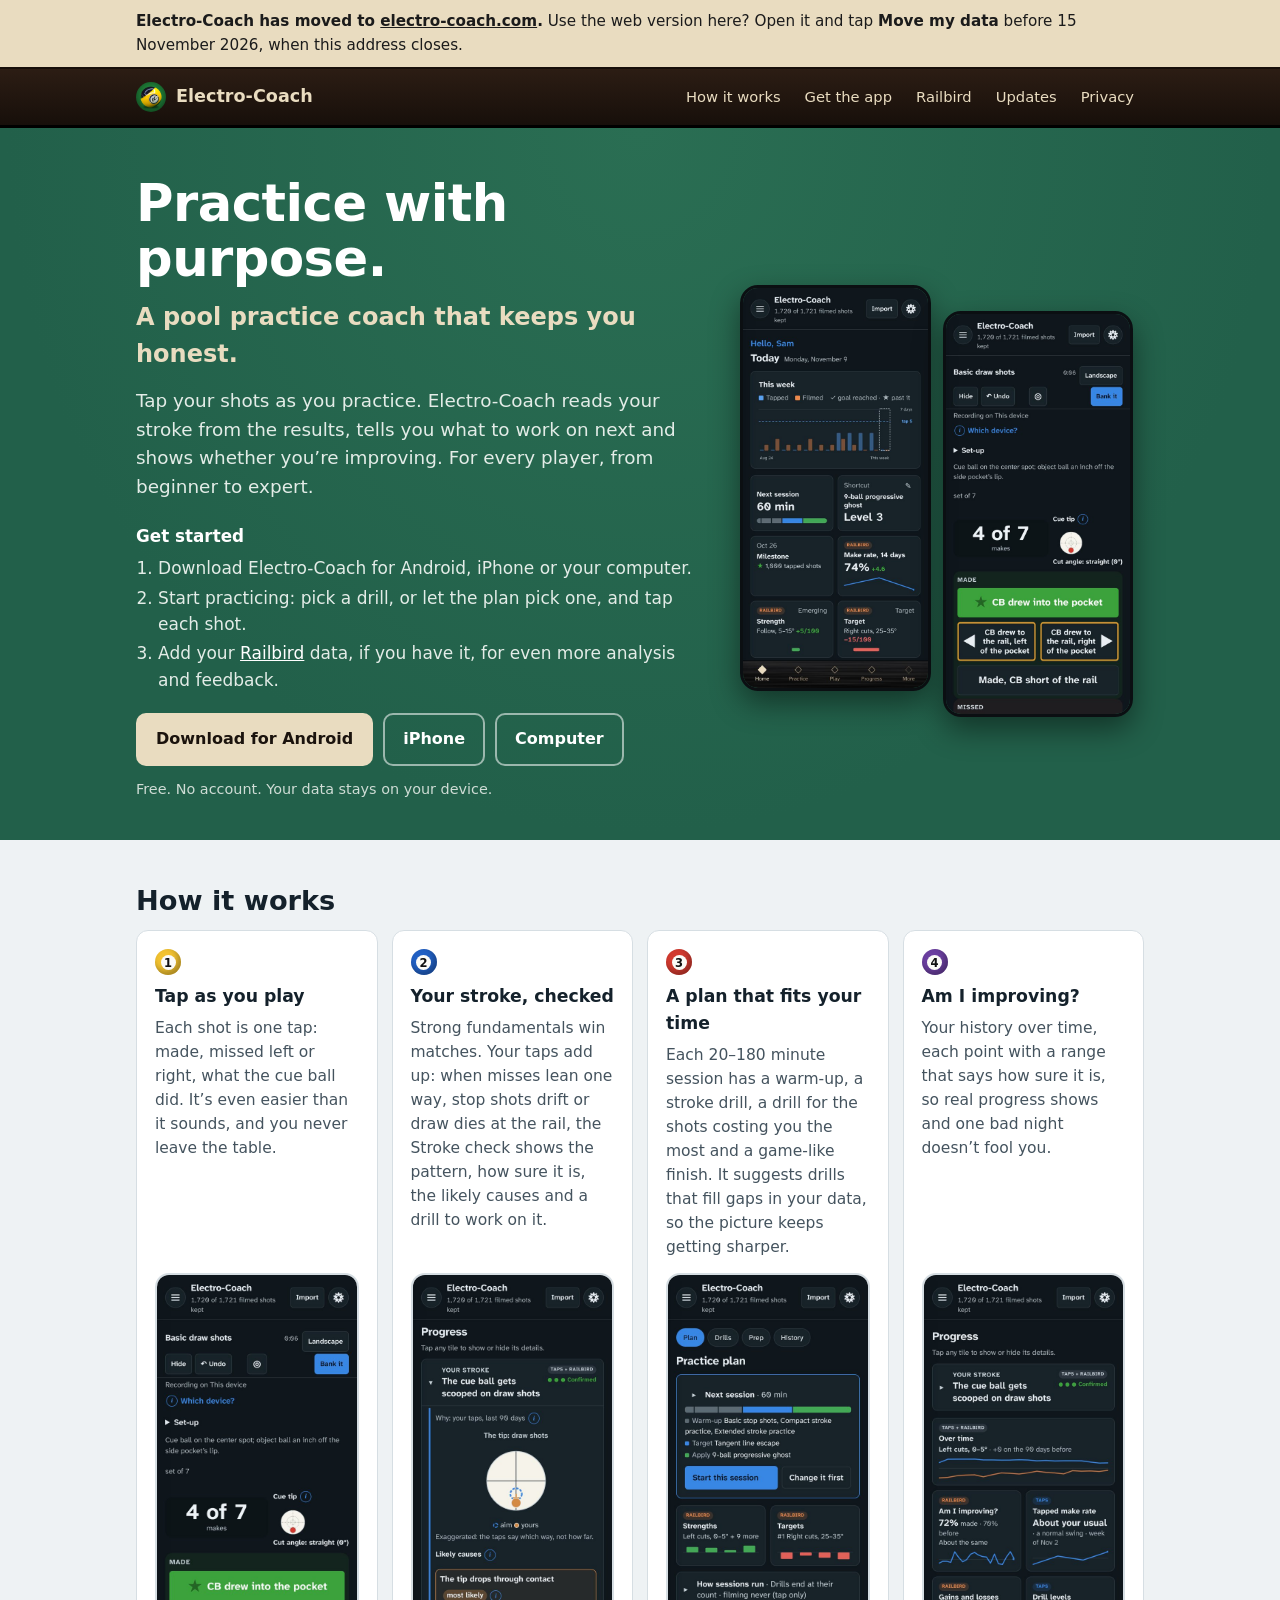
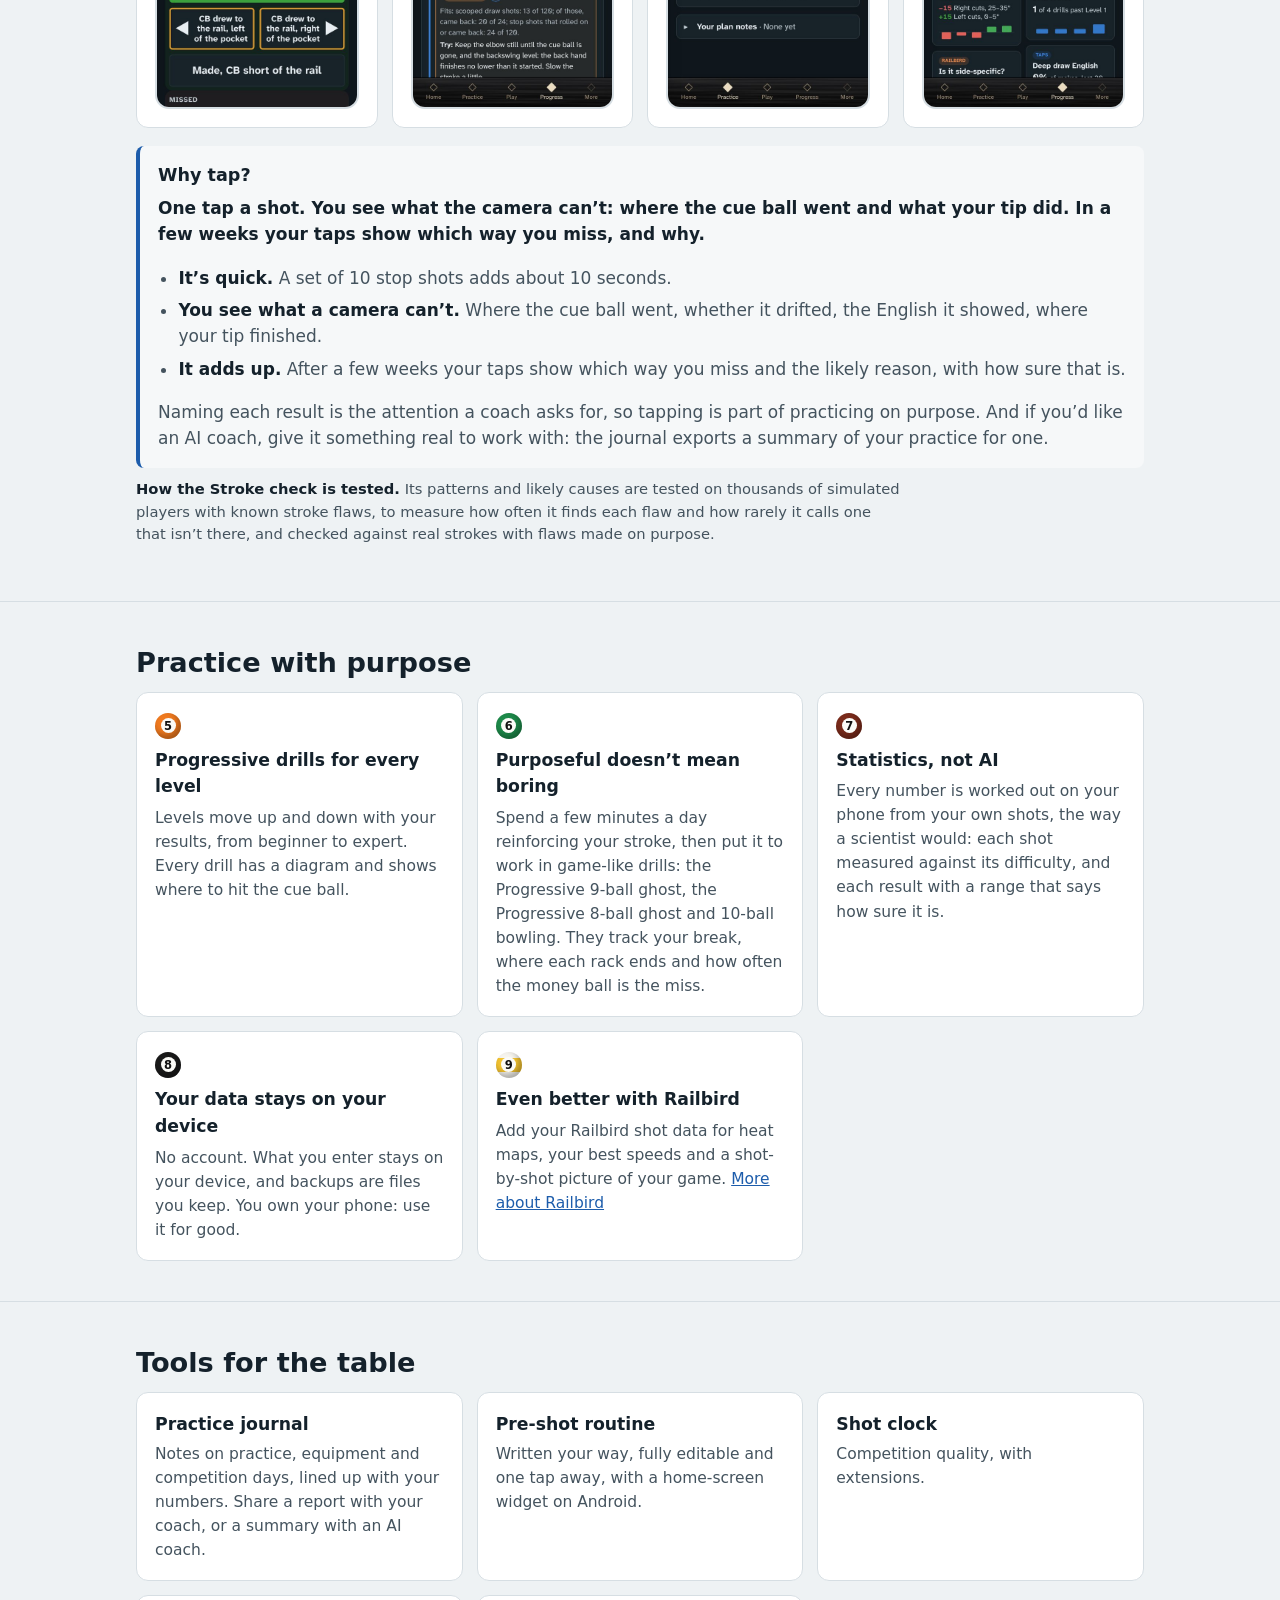
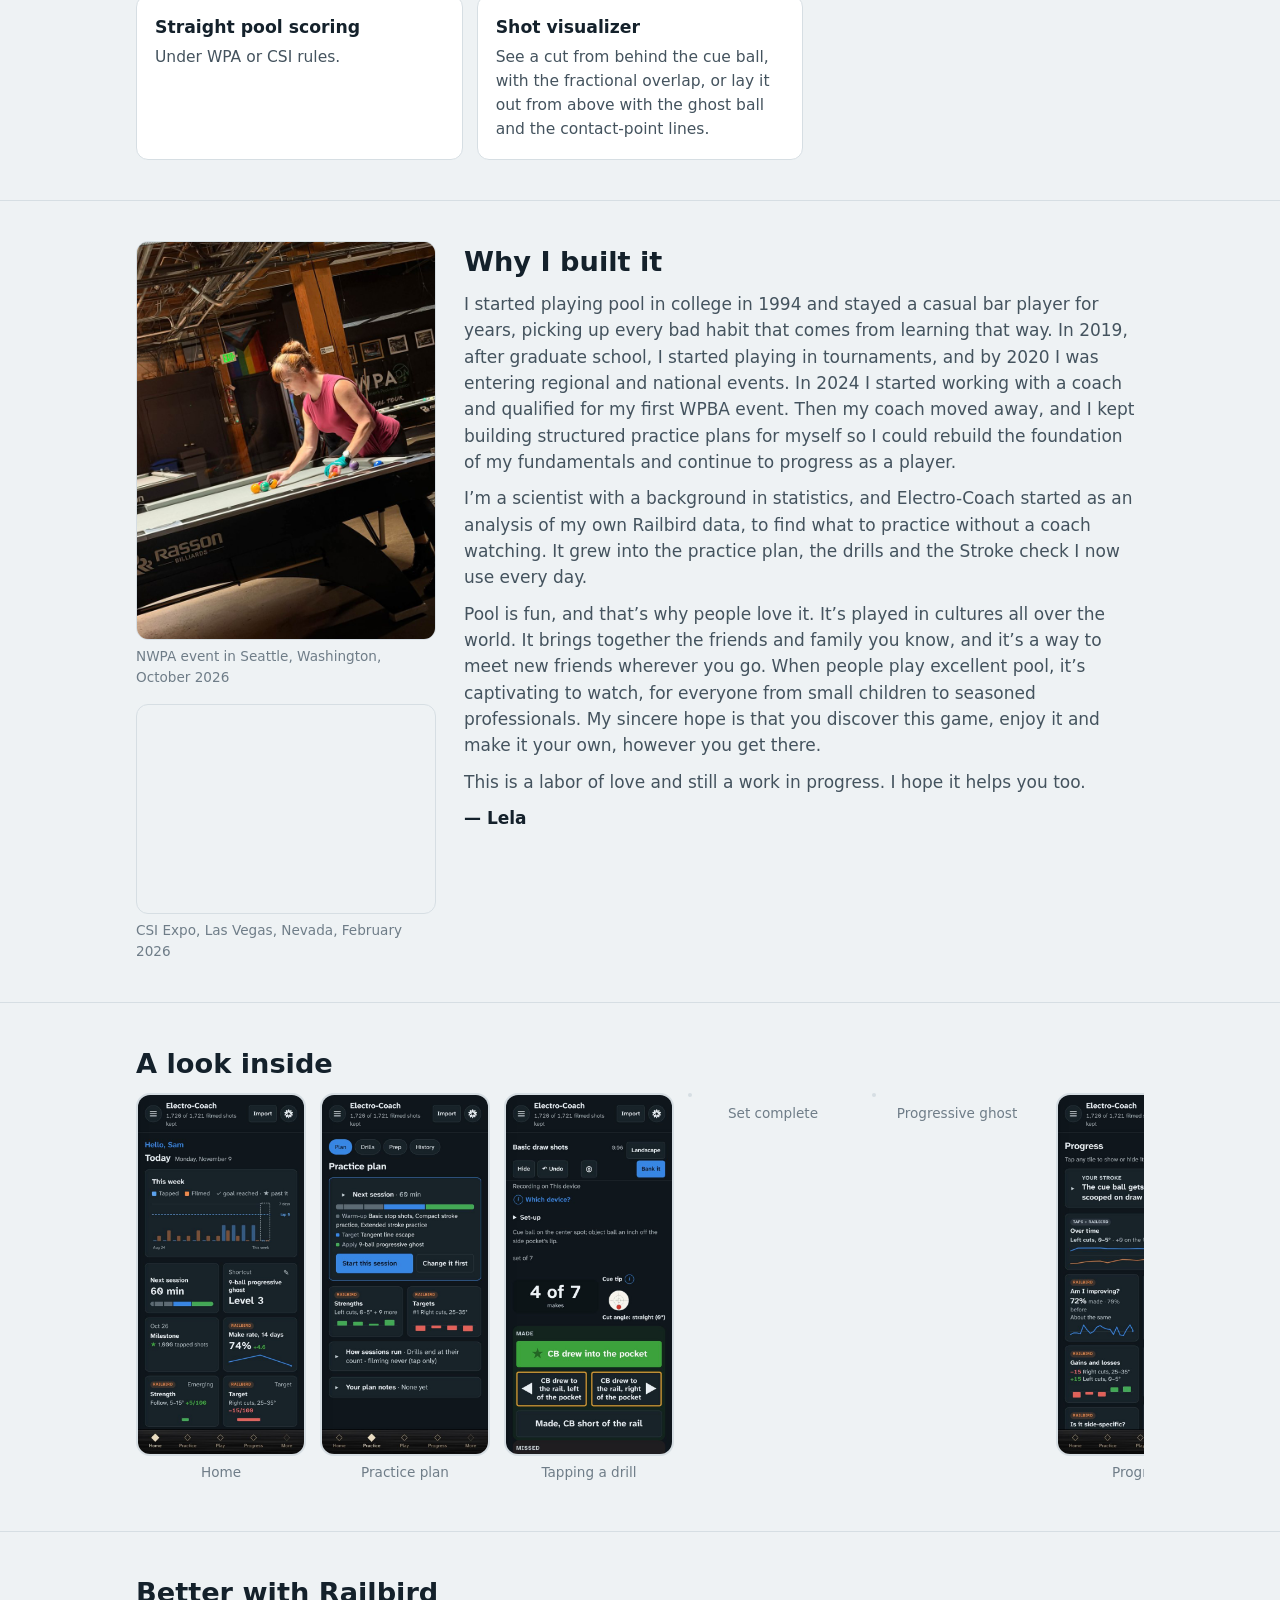
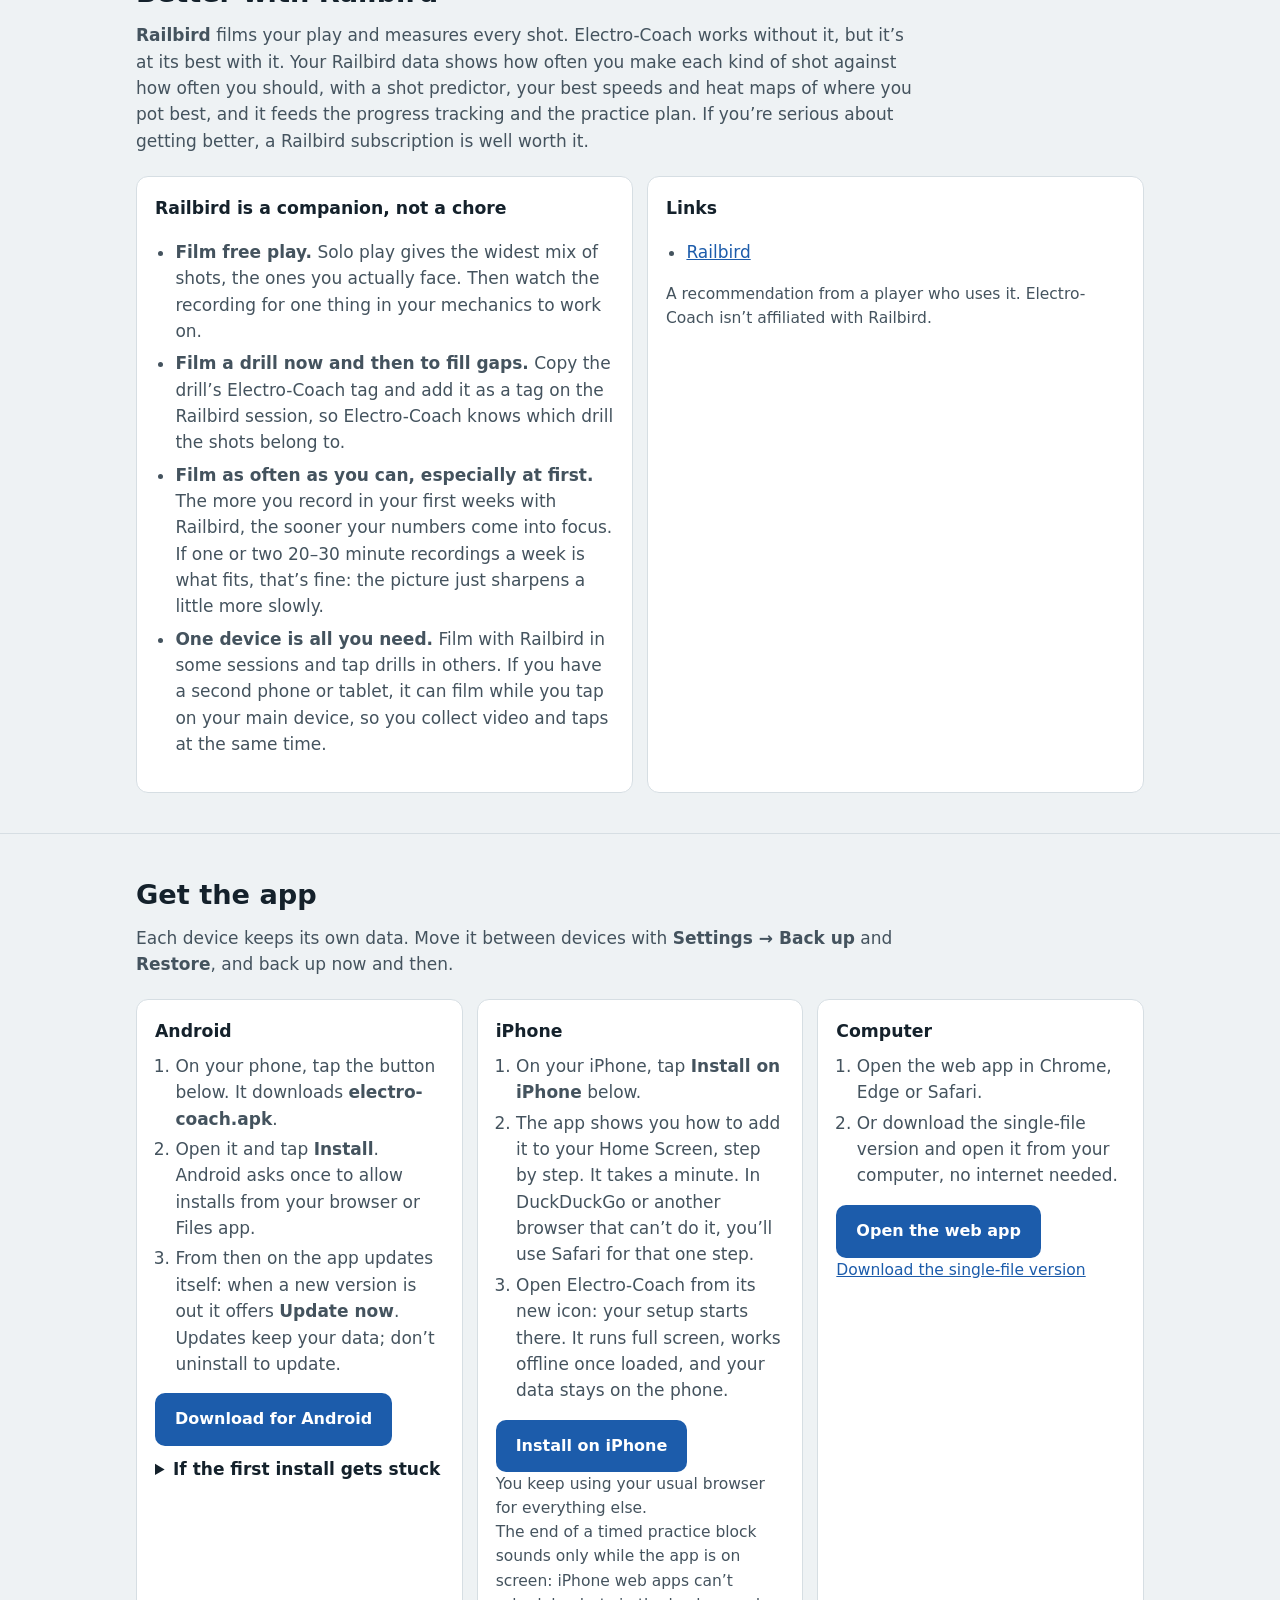
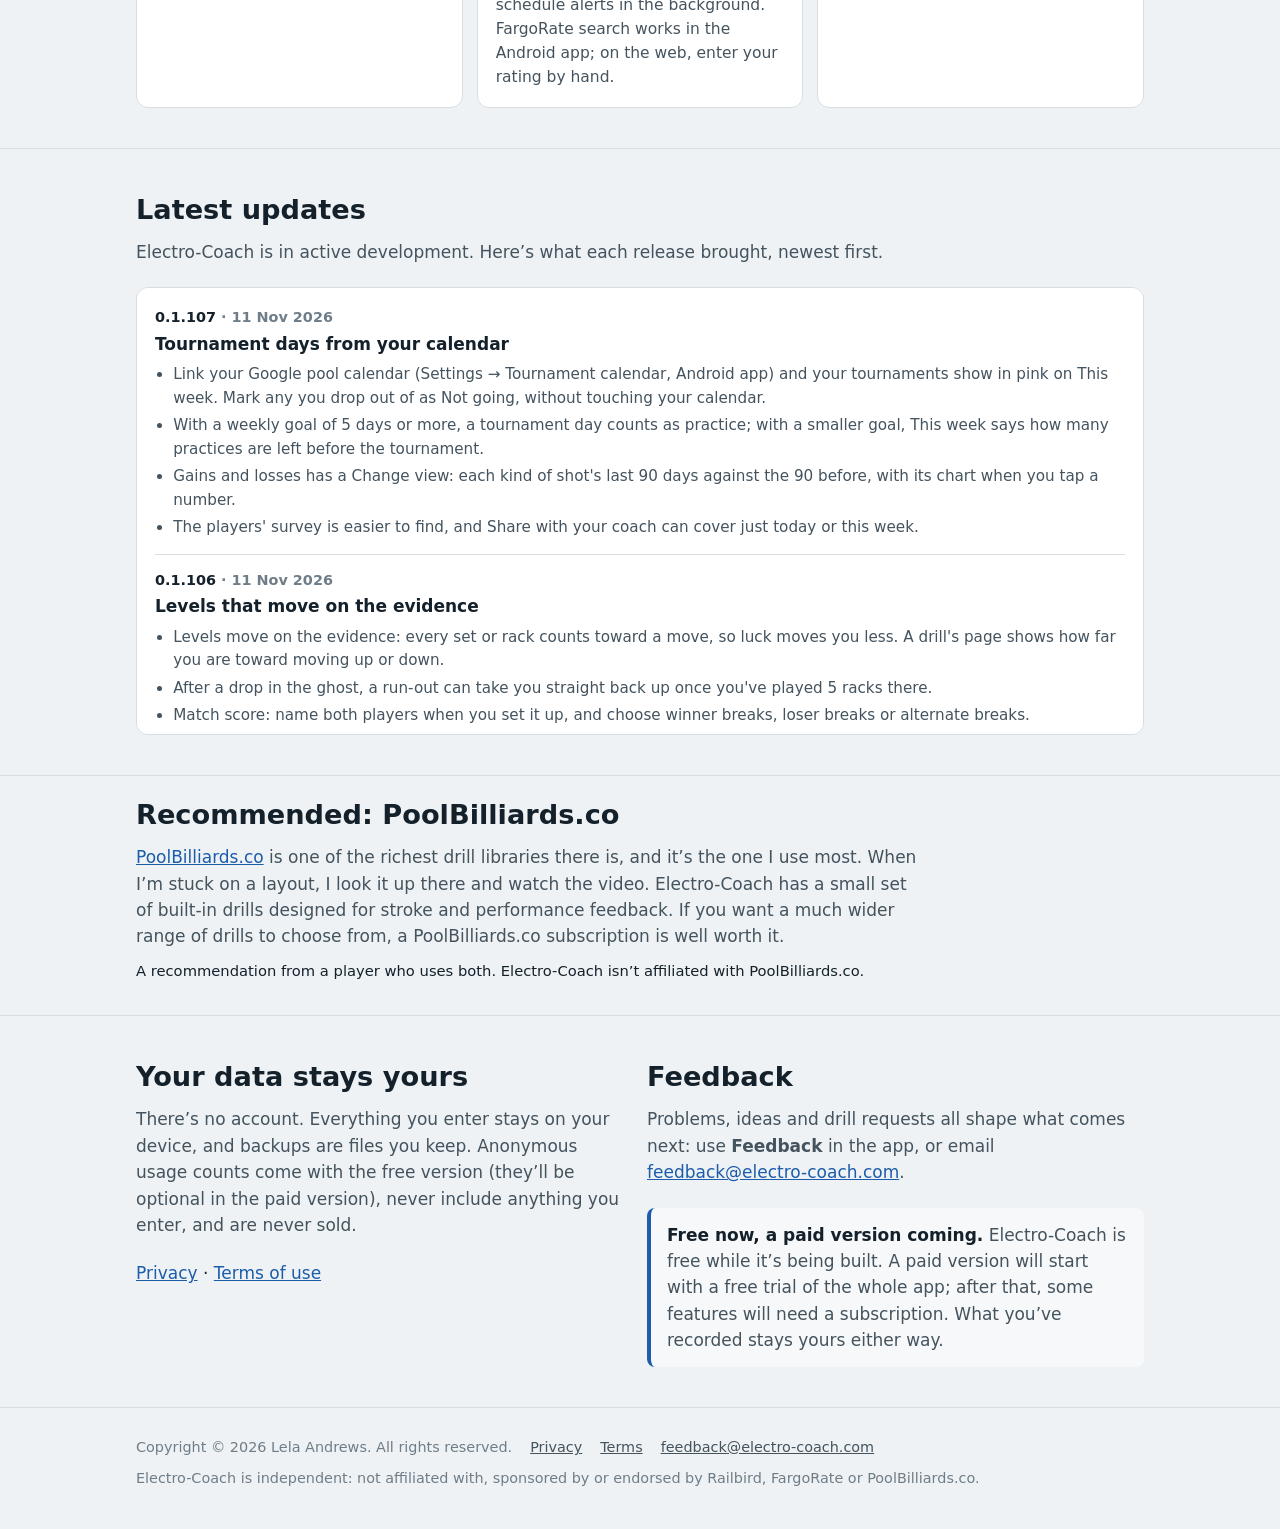
==== commit 055f40dc: "Old address for 0.1.107: the same site as electro-coach.com, with its moved banner The same Latest u" ====
--- a/index.html
+++ b/index.html
@@ -243,6 +243,10 @@
     <h2>Latest updates</h2>
     <p class="sub">Electro-Coach is in active development. Here’s what each release brought, newest first.</p>
     <div class="updates" tabindex="0" role="region" aria-label="Release notes, newest first">
+<article class="update"><h3><span class="ver">0.1.107</span> · <time datetime="2026-11-11">11 Nov 2026</time></h3><p class="u-title">Tournament days from your calendar</p><ul><li>Link your Google pool calendar (Settings → Tournament calendar, Android app) and your tournaments show in pink on This week. Mark any you drop out of as Not going, without touching your calendar.</li><li>With a weekly goal of 5 days or more, a tournament day counts as practice; with a smaller goal, This week says how many practices are left before the tournament.</li><li>Gains and losses has a Change view: each kind of shot&#x27;s last 90 days against the 90 before, with its chart when you tap a number.</li><li>The players&#x27; survey is easier to find, and Share with your coach can cover just today or this week.</li></ul></article>
+<article class="update"><h3><span class="ver">0.1.106</span> · <time datetime="2026-11-11">11 Nov 2026</time></h3><p class="u-title">Levels that move on the evidence</p><ul><li>Levels move on the evidence: every set or rack counts toward a move, so luck moves you less. A drill&#x27;s page shows how far you are toward moving up or down.</li><li>After a drop in the ghost, a run-out can take you straight back up once you&#x27;ve played 5 racks there.</li><li>Match score: name both players when you set it up, and choose winner breaks, loser breaks or alternate breaks.</li><li>Gains and losses come in four small tables: cuts by angle, left and right; corner and side pockets; spin; backcuts, with plainer names: &quot;from mid-table&quot; and &quot;along the rail&quot;.</li></ul></article>
+<article class="update"><h3><span class="ver">0.1.105</span> · <time datetime="2026-11-11">11 Nov 2026</time></h3><p class="u-title">Match score, and Matches to share</p><ul><li>Match score on the shot clock: pick the game and the race, and New rack asks who won. Hill-hill switches on by itself, and the match ends with each player&#x27;s average shot time, time fouls, extensions and the fastest rack.</li><li>Matches, on Play: your shot clock and straight pool matches in one list. Share one as a small file that opens in the other player&#x27;s Electro-Coach.</li><li>The shot model is on Progress now, opening on a Summary, and kinds of shot are pooled with their neighbours, so a kind with few shots can&#x27;t top your gains and losses on luck.</li><li>This week on Today shows each day, Monday to Sunday; swipe for week by week.</li></ul></article>
+<article class="update"><h3><span class="ver">0.1.104</span> · <time datetime="2026-11-10">10 Nov 2026</time></h3><p class="u-title">Side pockets in your yardstick</p><ul><li>Side pockets now have their own place in your yardstick, and the table map, the Model screen and the speed profile all use your yardstick&#x27;s model.</li><li>Speed words follow the speed profile&#x27;s columns: delicate, easy pocket, firm pocket and hard.</li><li>Shot clock: tap the player who&#x27;s shooting and the table turns over by itself. In 8-ball ghost you can break again, once per rack.</li><li>Your focus says what you saw on film. The Film review takes a note in your own words, and if you don&#x27;t film, a stroke check-in asks the same question.</li></ul></article>
 <article class="update"><h3><span class="ver">0.1.103</span> · <time datetime="2026-11-10">10 Nov 2026</time></h3><p class="u-title">Your progress, and your position</p><ul><li>Am I improving? now gives two numbers: your shot-making at the same difficulty, and how makeable the shots you leave yourself are (your position). Over time says it in a sentence, with the chart a tap away.</li><li>Film review: on a day you film, Today asks what you saw on the film, with a link to watch your session in Railbird. Your answer shows on Your stroke for 30 days, and Your stroke tells you when a likely cause is fading.</li><li>Filming days are spread through the week, and you can film up to five times a week.</li><li>Speeds come with words (soft, slow–moderate, moderate, firm, hard), and the Speed sweet spot compares your usual speed with the best.</li></ul></article>
 <article class="update"><h3><span class="ver">0.1.102</span> · <time datetime="2026-11-10">10 Nov 2026</time></h3><p class="u-title">A truer yardstick</p><ul><li>Progress and the practice plan now measure you against the richer shot model you could compare on the Model screen, and every range includes its own uncertainty.</li><li>The session editor judges a stroke drill or a ghost by where it belongs, wherever you drop it.</li><li>English on your deep draws says what it&#x27;s for until you tap your first make with English.</li></ul></article>
 <article class="update"><h3><span class="ver">0.1.101</span> · <time datetime="2026-11-09">9 Nov 2026</time></h3><p class="u-title">Colours you can trust, and a session that keeps its shape</p><ul><li>The practice session editor keeps the workout&#x27;s order: Warm-up, Target, then Apply and Film. A block out of order is hatched in red.</li><li>Green and red on Progress and Railbird sessions now mean a change that&#x27;s big and more than chance; one that could still be chance is striped or dashed.</li><li>Week by week compares each week with your usual from your other weeks.</li></ul></article>
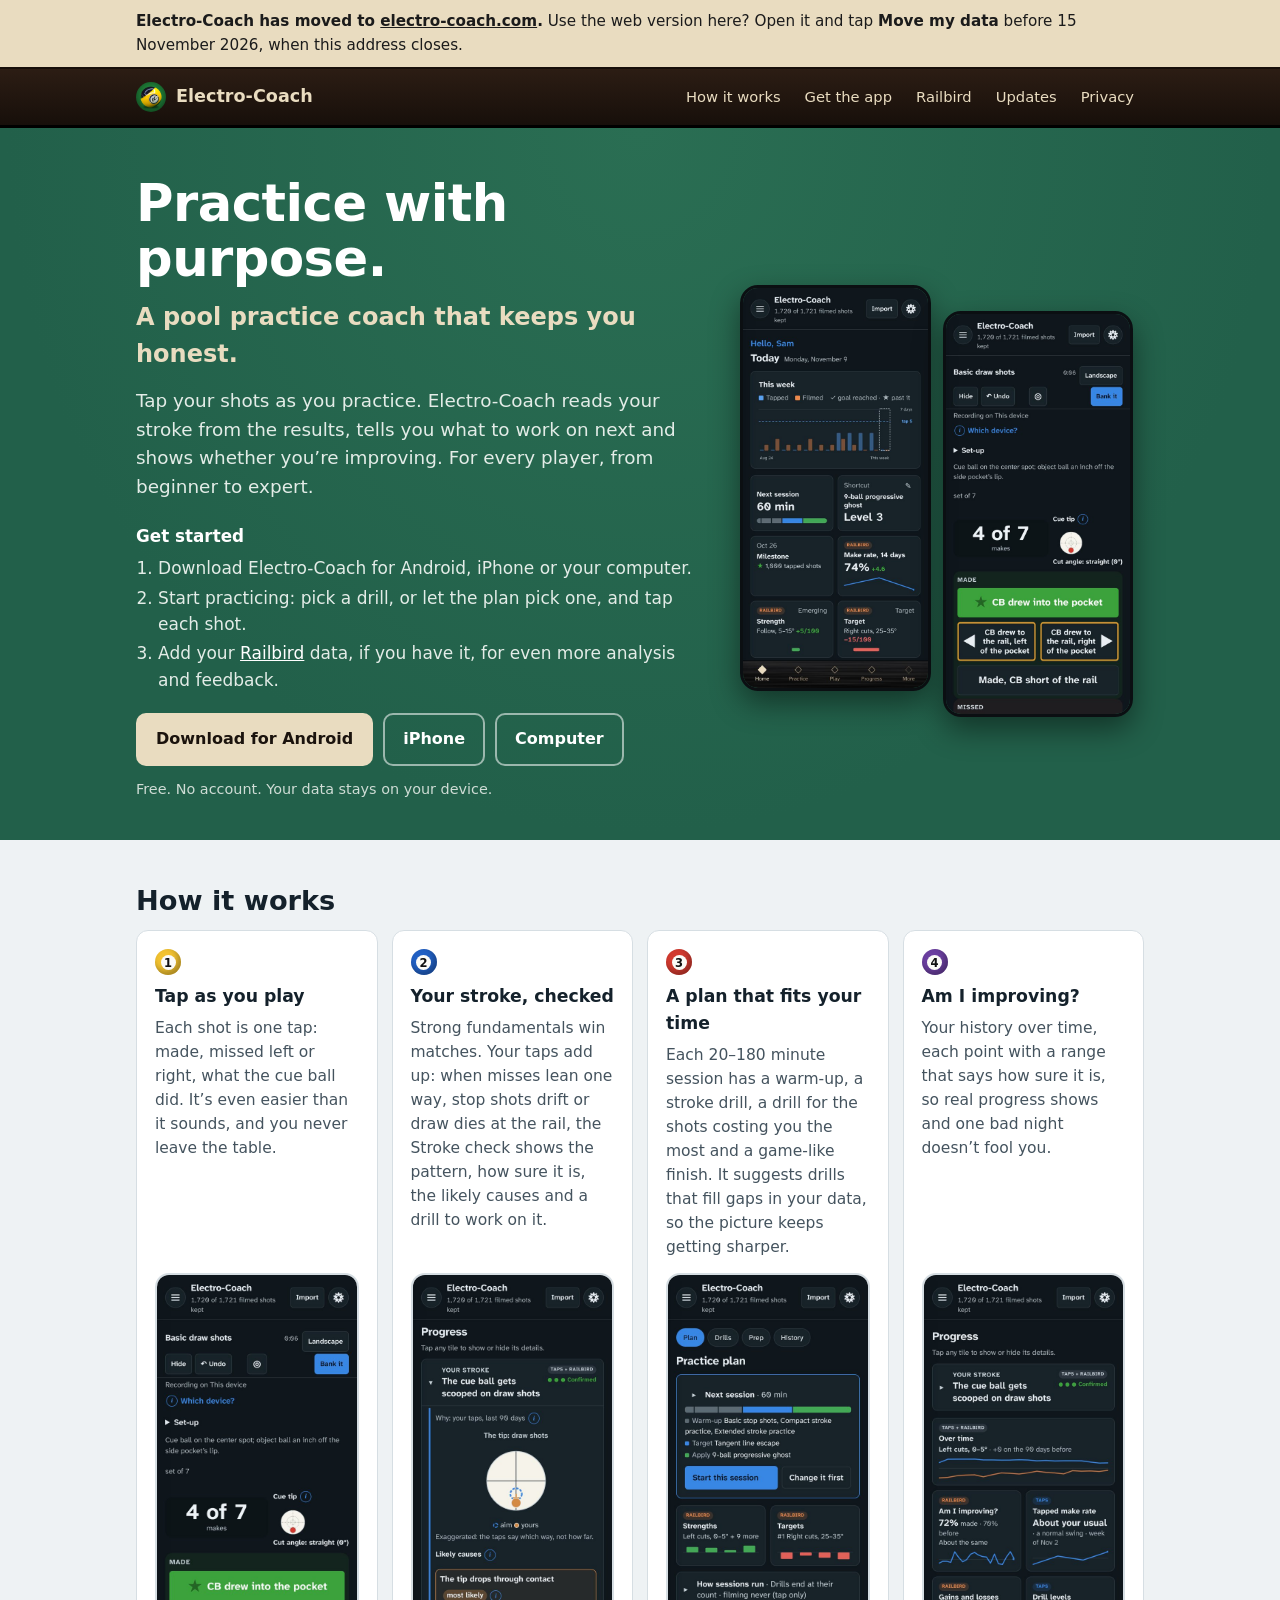
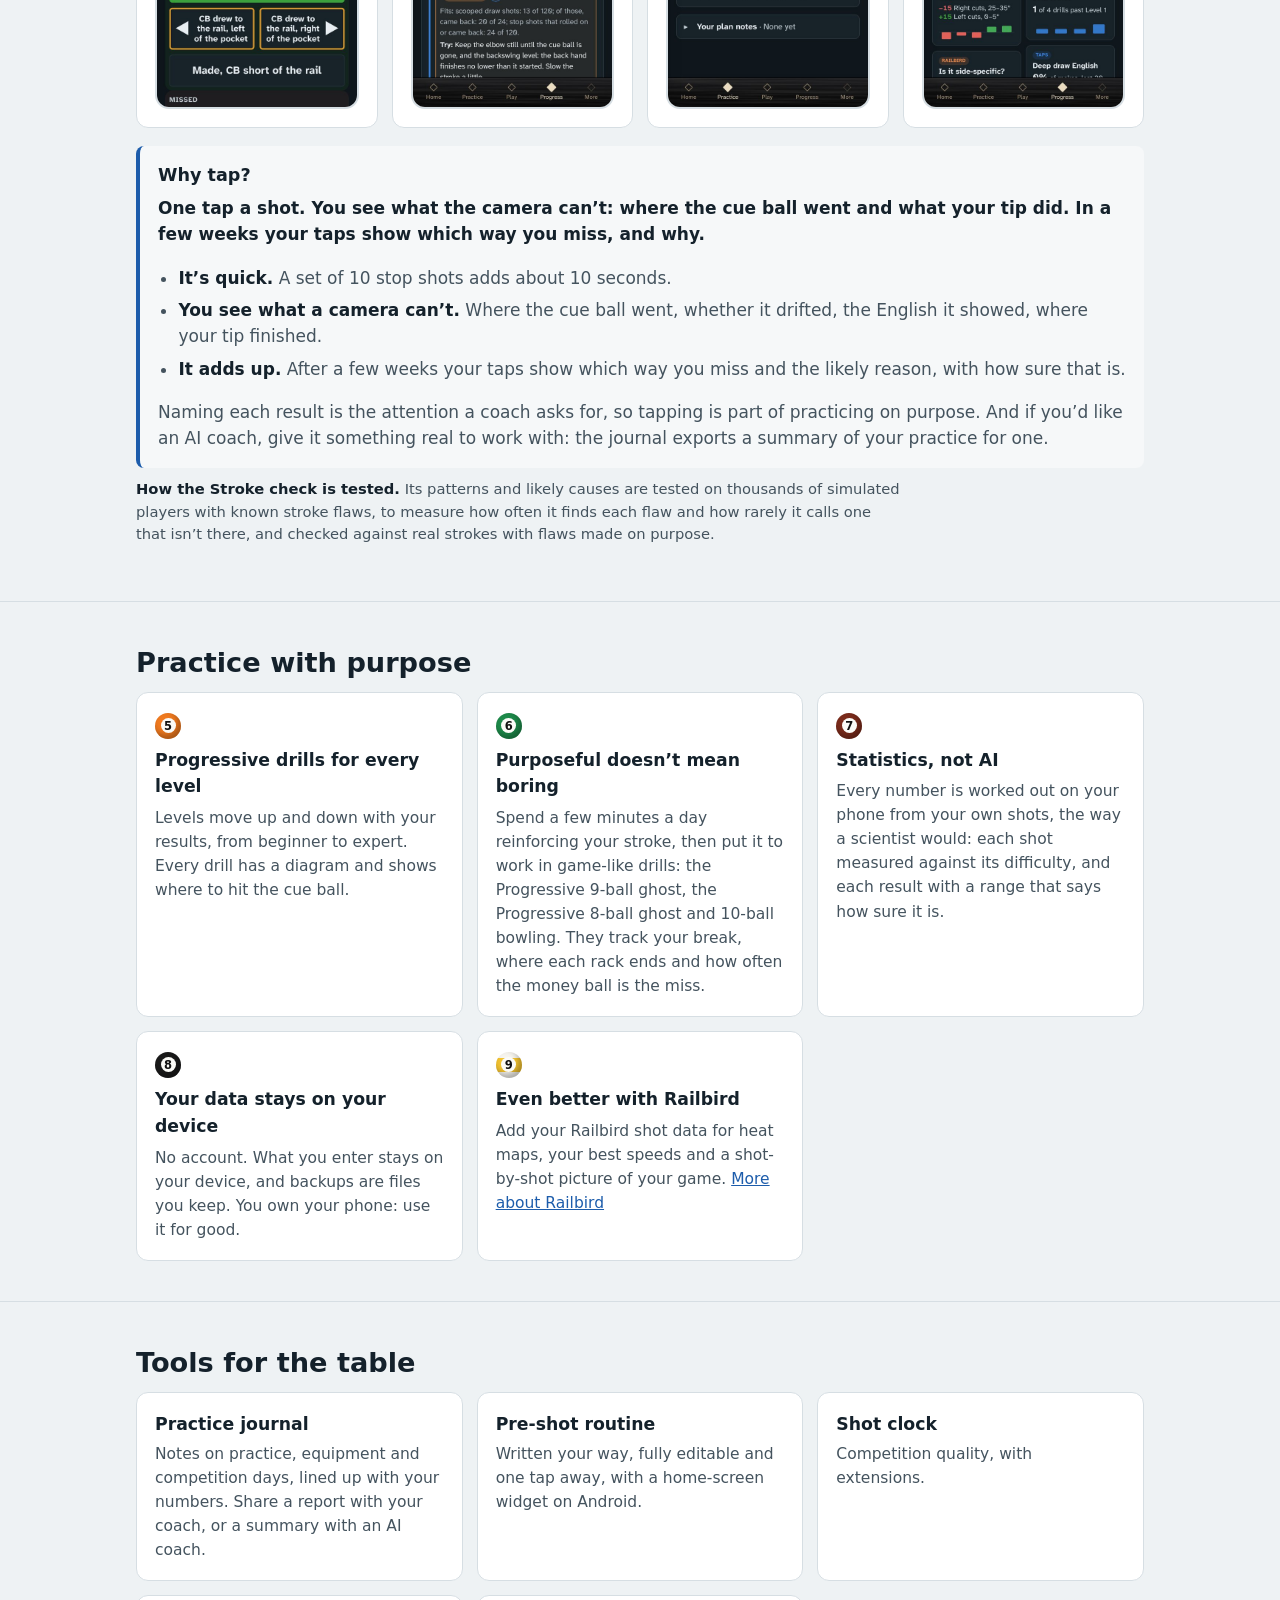
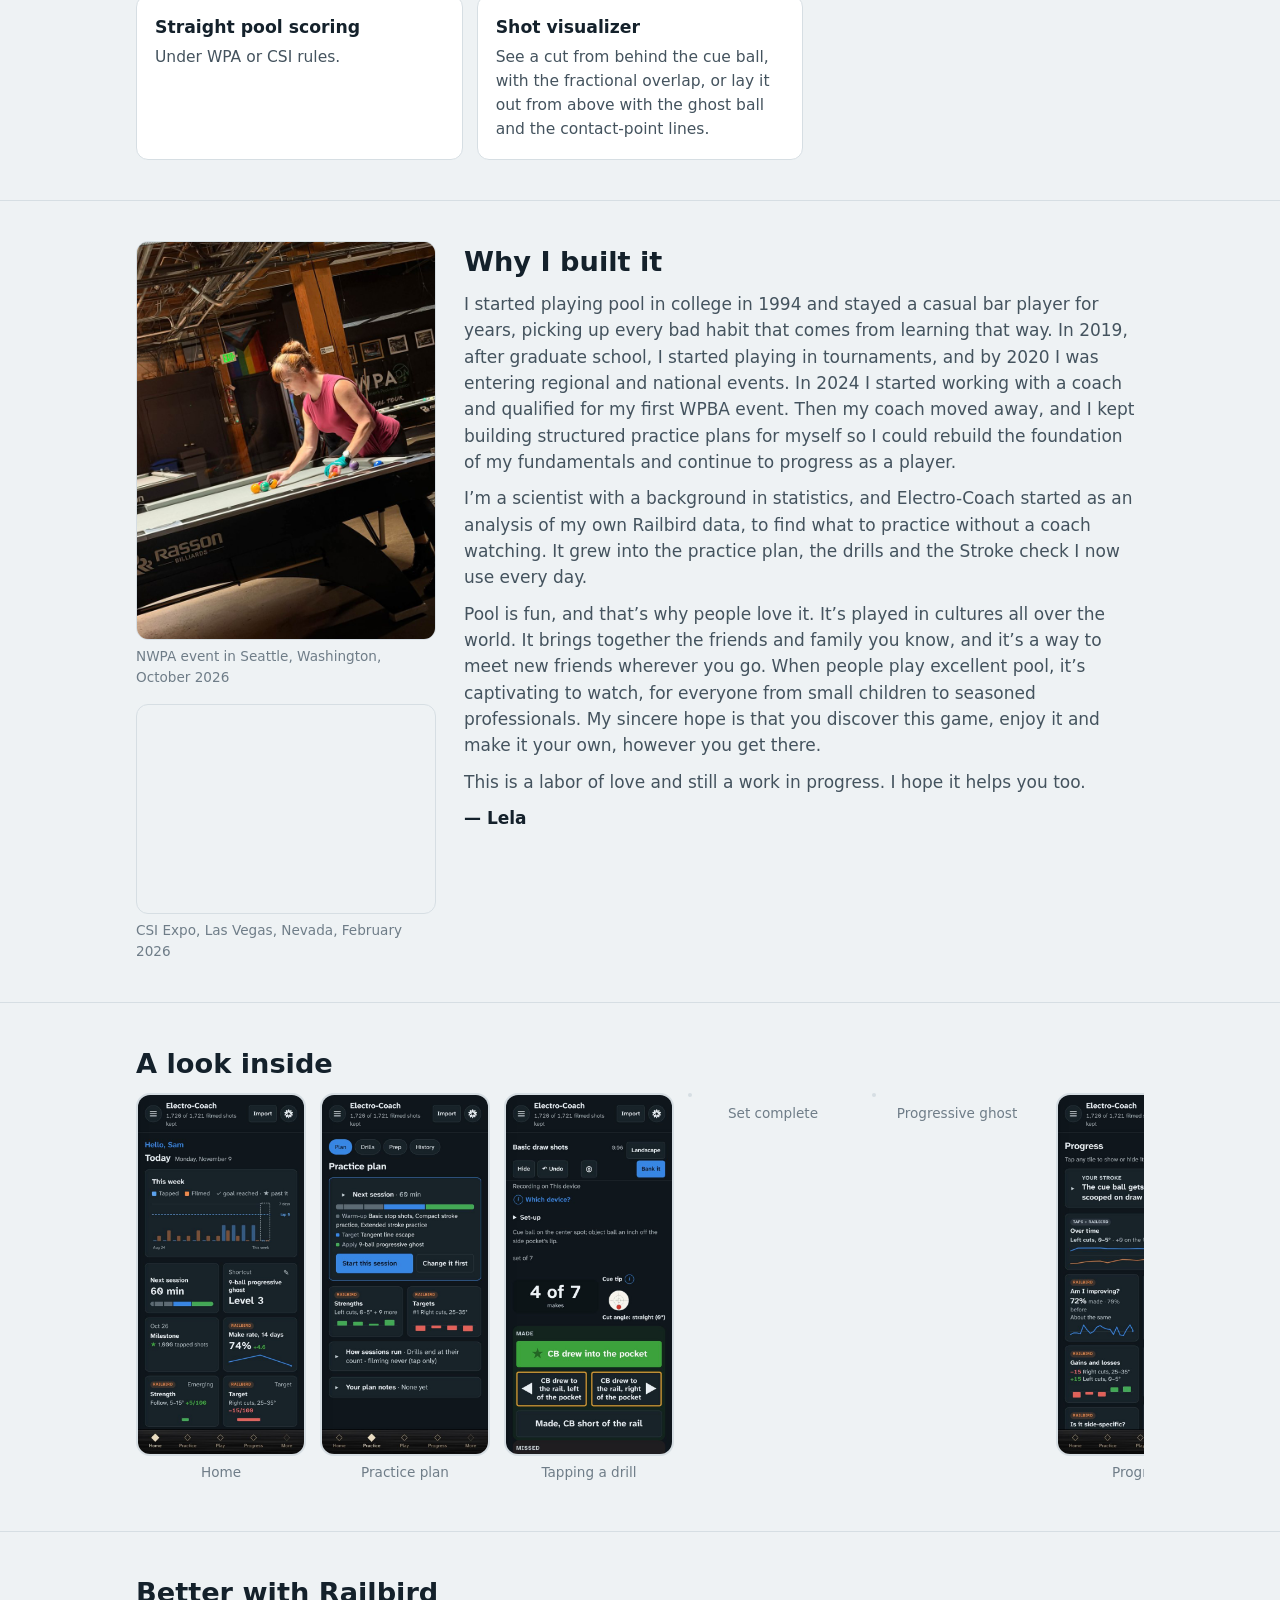
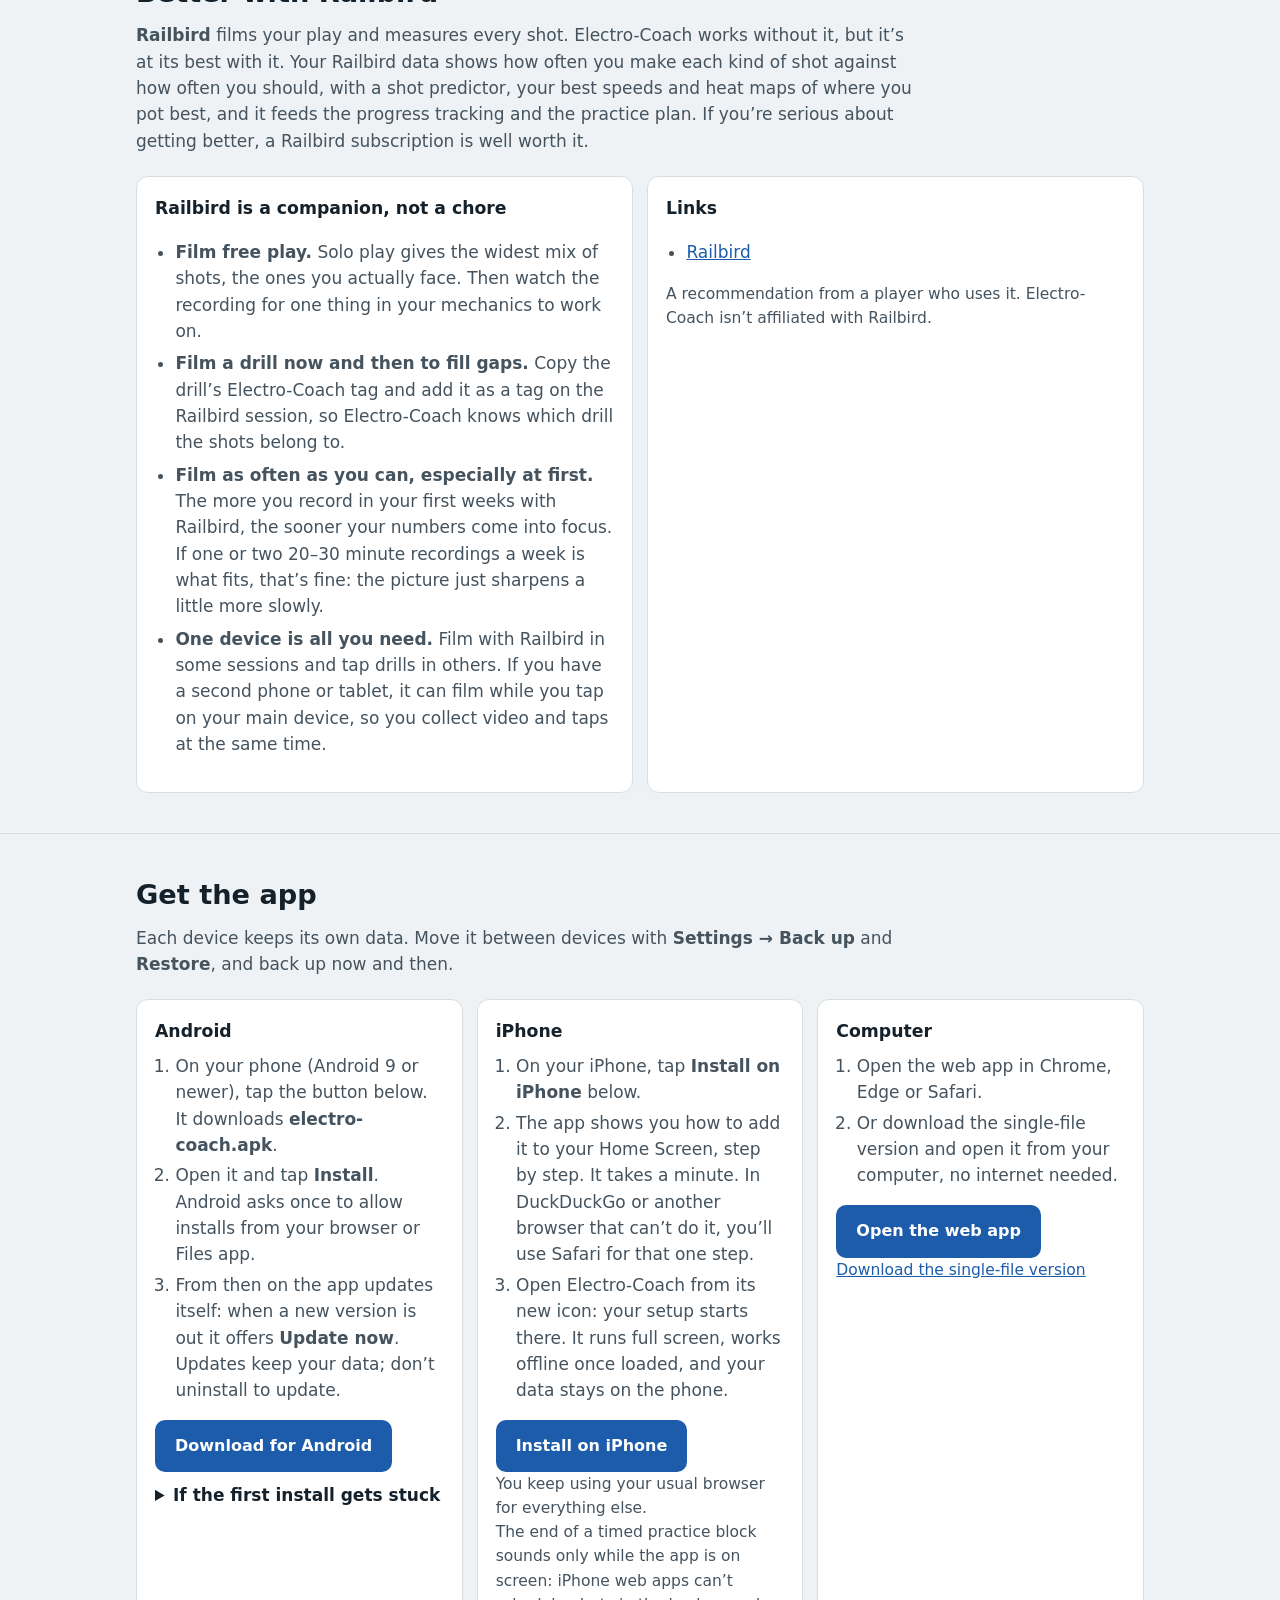
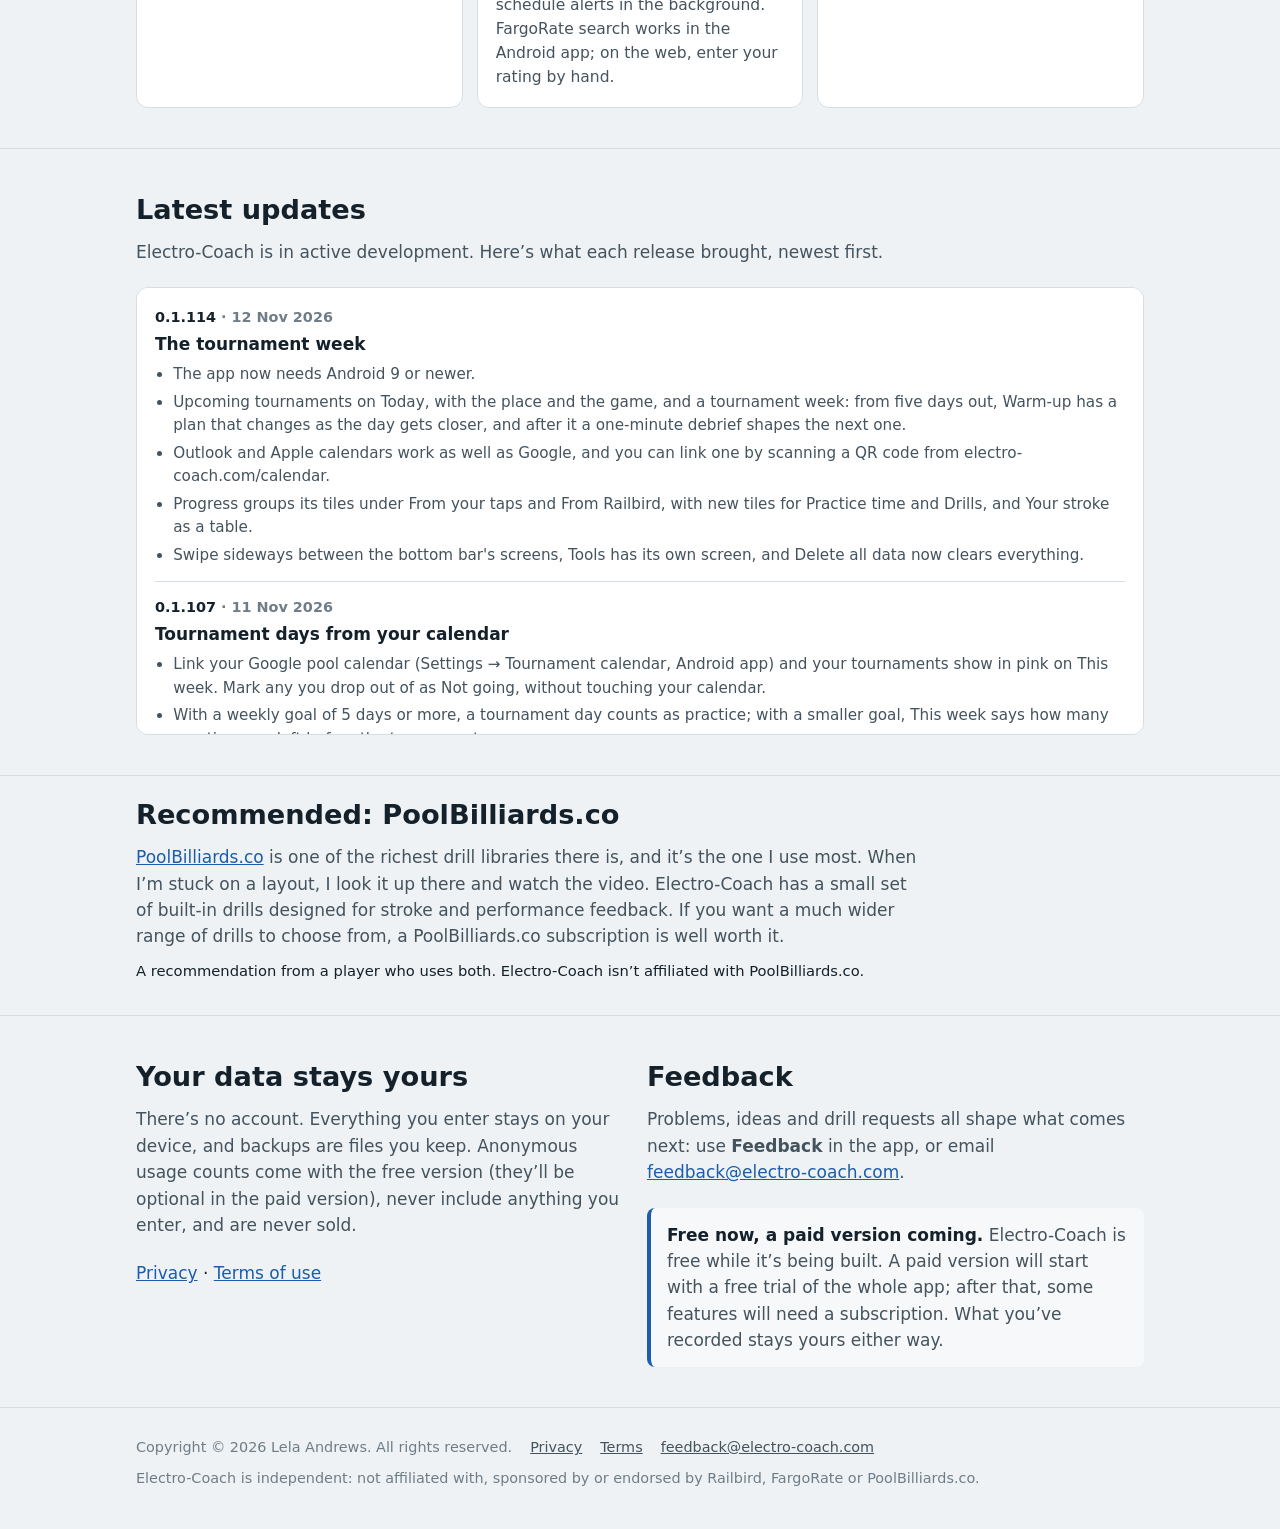
==== commit 028d30c7: "Old address for 0.1.114: the same site as electro-coach.com, with its moved banner The same website " ====
--- a/index.html
+++ b/index.html
@@ -199,7 +199,7 @@
       <div class="card" id="android">
         <h3>Android</h3>
         <ol>
-          <li>On your phone, tap the button below. It downloads <b>electro-coach.apk</b>.</li>
+          <li>On your phone (Android 9 or newer), tap the button below. It downloads <b>electro-coach.apk</b>.</li>
           <li>Open it and tap <b>Install</b>. Android asks once to allow installs from your browser or Files app.</li>
           <li>From then on the app updates itself: when a new version is out it offers <b>Update now</b>. Updates keep your data; don’t uninstall to update.</li>
         </ol>
@@ -210,7 +210,7 @@
             <li><b>The browser warns the file might be harmful.</b> Apps from outside the Play Store always get this warning. Choose to download or keep it anyway.</li>
             <li><b>The download finished but tapping it does nothing.</b> Open your <b>Files</b> app (or <b>Downloads</b>), find electro-coach.apk and tap it there.</li>
             <li><b>Play Protect doesn’t recognize the developer.</b> That’s because the app isn’t in the Play Store. Choose <b>More details → Install anyway</b>.</li>
-            <li><b>“App not installed”.</b> Usually not enough free space. Don’t uninstall a working copy unless you’ve backed up: uninstalling erases the app’s data.</li>
+            <li><b>“App not installed”.</b> The app needs Android 9 or newer (Settings → About phone → Android version). Otherwise, usually not enough free space. Don’t uninstall a working copy unless you’ve backed up: uninstalling erases the app’s data.</li>
           </ul>
         </details>
       </div>
@@ -243,6 +243,7 @@
     <h2>Latest updates</h2>
     <p class="sub">Electro-Coach is in active development. Here’s what each release brought, newest first.</p>
     <div class="updates" tabindex="0" role="region" aria-label="Release notes, newest first">
+<article class="update"><h3><span class="ver">0.1.114</span> · <time datetime="2026-11-12">12 Nov 2026</time></h3><p class="u-title">The tournament week</p><ul><li>The app now needs Android 9 or newer.</li><li>Upcoming tournaments on Today, with the place and the game, and a tournament week: from five days out, Warm-up has a plan that changes as the day gets closer, and after it a one-minute debrief shapes the next one.</li><li>Outlook and Apple calendars work as well as Google, and you can link one by scanning a QR code from electro-coach.com/calendar.</li><li>Progress groups its tiles under From your taps and From Railbird, with new tiles for Practice time and Drills, and Your stroke as a table.</li><li>Swipe sideways between the bottom bar&#x27;s screens, Tools has its own screen, and Delete all data now clears everything.</li></ul></article>
 <article class="update"><h3><span class="ver">0.1.107</span> · <time datetime="2026-11-11">11 Nov 2026</time></h3><p class="u-title">Tournament days from your calendar</p><ul><li>Link your Google pool calendar (Settings → Tournament calendar, Android app) and your tournaments show in pink on This week. Mark any you drop out of as Not going, without touching your calendar.</li><li>With a weekly goal of 5 days or more, a tournament day counts as practice; with a smaller goal, This week says how many practices are left before the tournament.</li><li>Gains and losses has a Change view: each kind of shot&#x27;s last 90 days against the 90 before, with its chart when you tap a number.</li><li>The players&#x27; survey is easier to find, and Share with your coach can cover just today or this week.</li></ul></article>
 <article class="update"><h3><span class="ver">0.1.106</span> · <time datetime="2026-11-11">11 Nov 2026</time></h3><p class="u-title">Levels that move on the evidence</p><ul><li>Levels move on the evidence: every set or rack counts toward a move, so luck moves you less. A drill&#x27;s page shows how far you are toward moving up or down.</li><li>After a drop in the ghost, a run-out can take you straight back up once you&#x27;ve played 5 racks there.</li><li>Match score: name both players when you set it up, and choose winner breaks, loser breaks or alternate breaks.</li><li>Gains and losses come in four small tables: cuts by angle, left and right; corner and side pockets; spin; backcuts, with plainer names: &quot;from mid-table&quot; and &quot;along the rail&quot;.</li></ul></article>
 <article class="update"><h3><span class="ver">0.1.105</span> · <time datetime="2026-11-11">11 Nov 2026</time></h3><p class="u-title">Match score, and Matches to share</p><ul><li>Match score on the shot clock: pick the game and the race, and New rack asks who won. Hill-hill switches on by itself, and the match ends with each player&#x27;s average shot time, time fouls, extensions and the fastest rack.</li><li>Matches, on Play: your shot clock and straight pool matches in one list. Share one as a small file that opens in the other player&#x27;s Electro-Coach.</li><li>The shot model is on Progress now, opening on a Summary, and kinds of shot are pooled with their neighbours, so a kind with few shots can&#x27;t top your gains and losses on luck.</li><li>This week on Today shows each day, Monday to Sunday; swipe for week by week.</li></ul></article>
--- a/style.css
+++ b/style.css
@@ -153,3 +153,14 @@
 .tested b { color: var(--ink); }
 .tools .card h3 { margin-bottom: 4px; }
 @media (max-width: 640px) { .step img { max-width: 200px; } }
+
+/* Link your tournament calendar (calendar/, 0.1.108): the link as a QR code, made in the page */
+.cal-row { display: flex; flex-wrap: wrap; gap: 8px; align-items: center; }
+.cal-row button { font: inherit; font-weight: 700; cursor: pointer; }
+.cal-input { flex: 1 1 320px; min-width: 0; padding: 11px 12px; border-radius: 10px; border: 1px solid var(--line); background: var(--card); color: var(--ink); font: inherit; font-size: .95rem; }
+.cal-btn { background: var(--card-2); color: var(--ink); border-color: var(--line); }
+.cal-msg { min-height: 1.5em; }
+.cal-out { background: #fff; display: inline-block; padding: 8px; border-radius: 12px; }
+.cal-out[hidden] { display: none; }
+.cal-qr { display: block; width: min(100%, 360px); height: auto; image-rendering: pixelated; }
+.doc p.small { font-size: .9rem; }
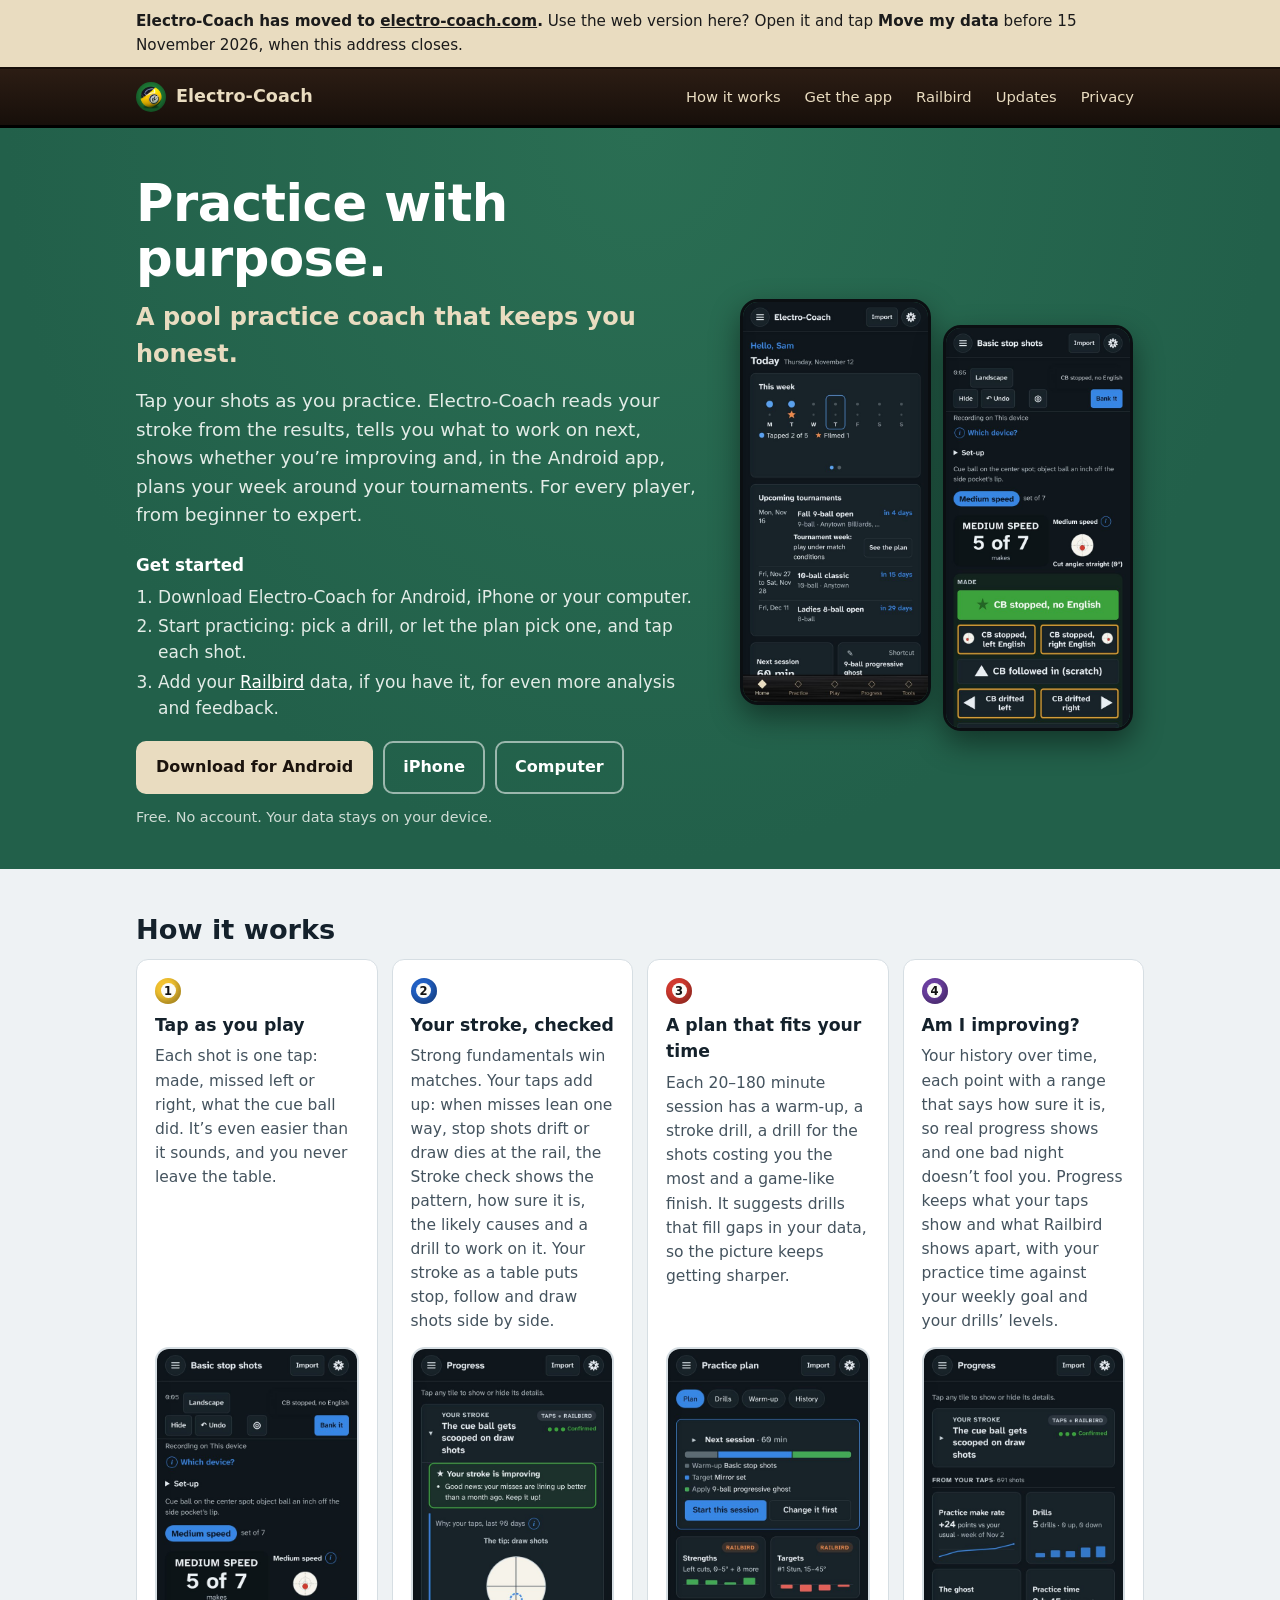
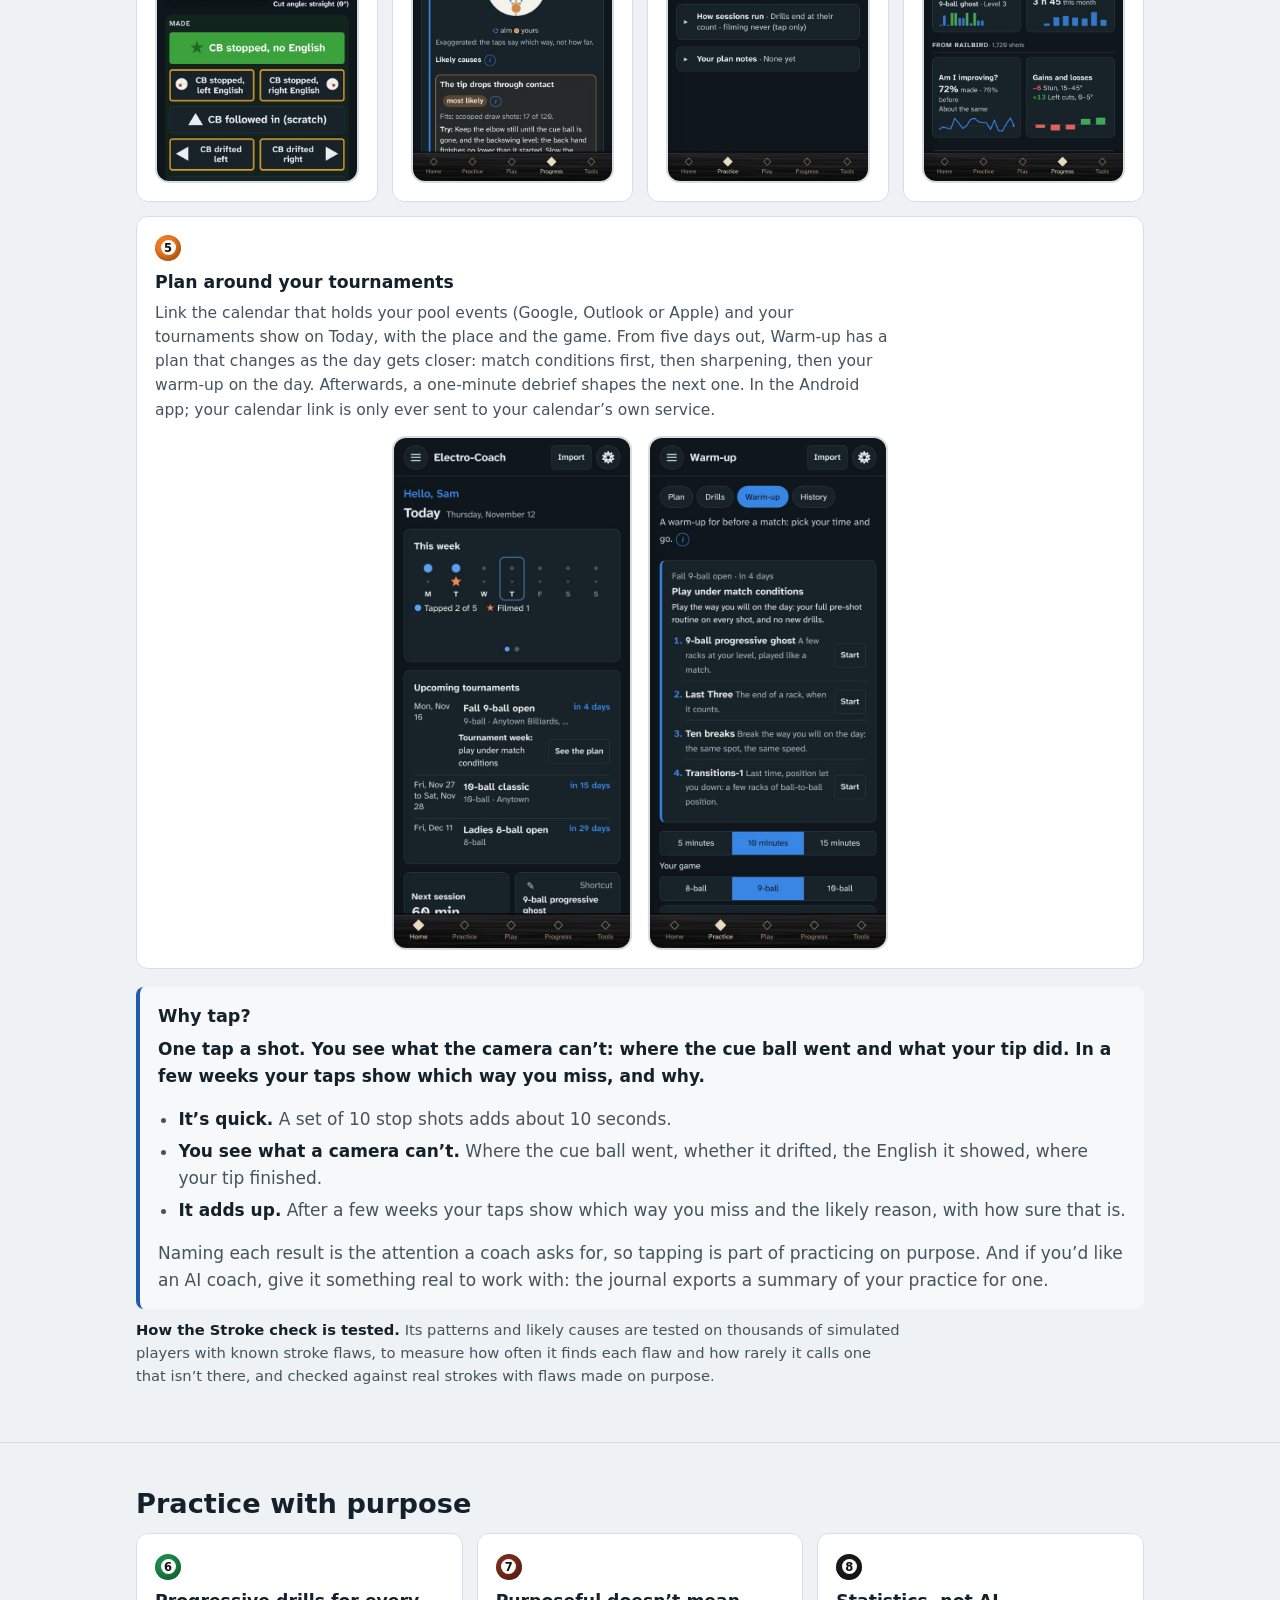
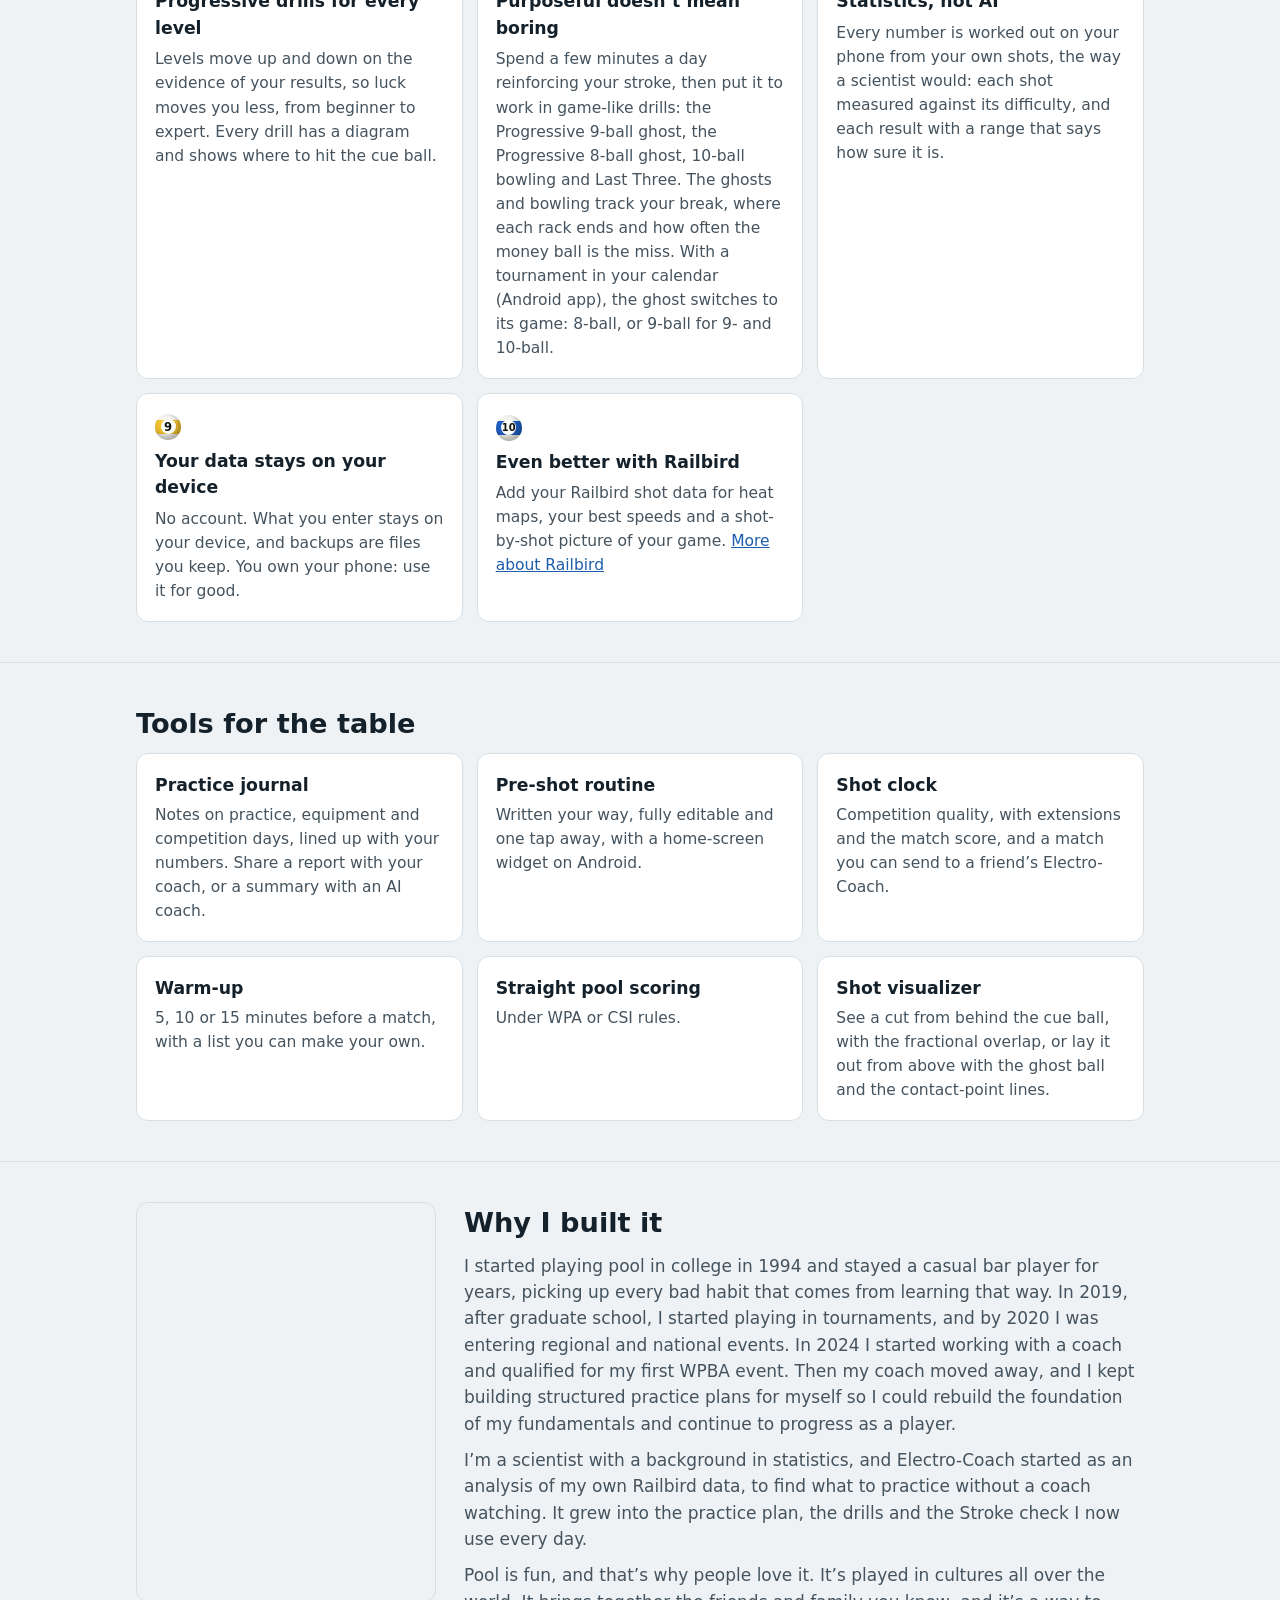
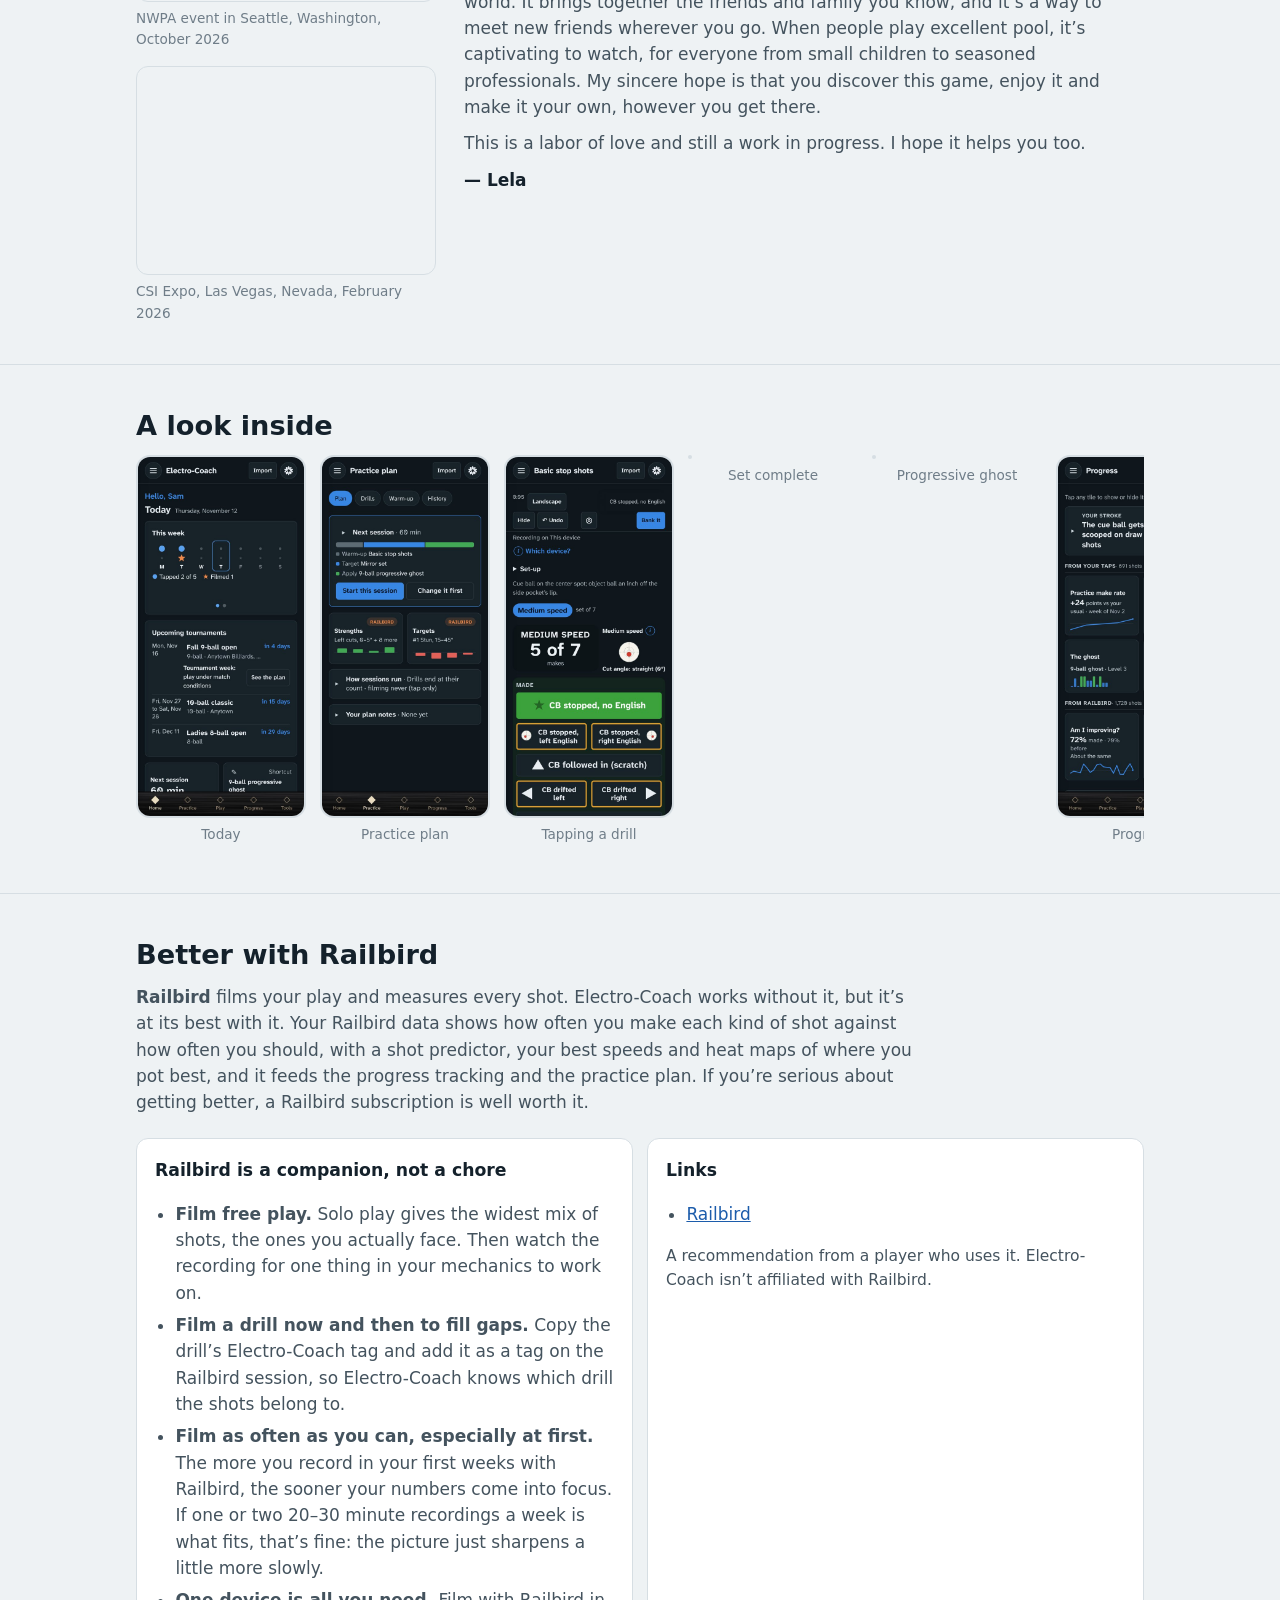
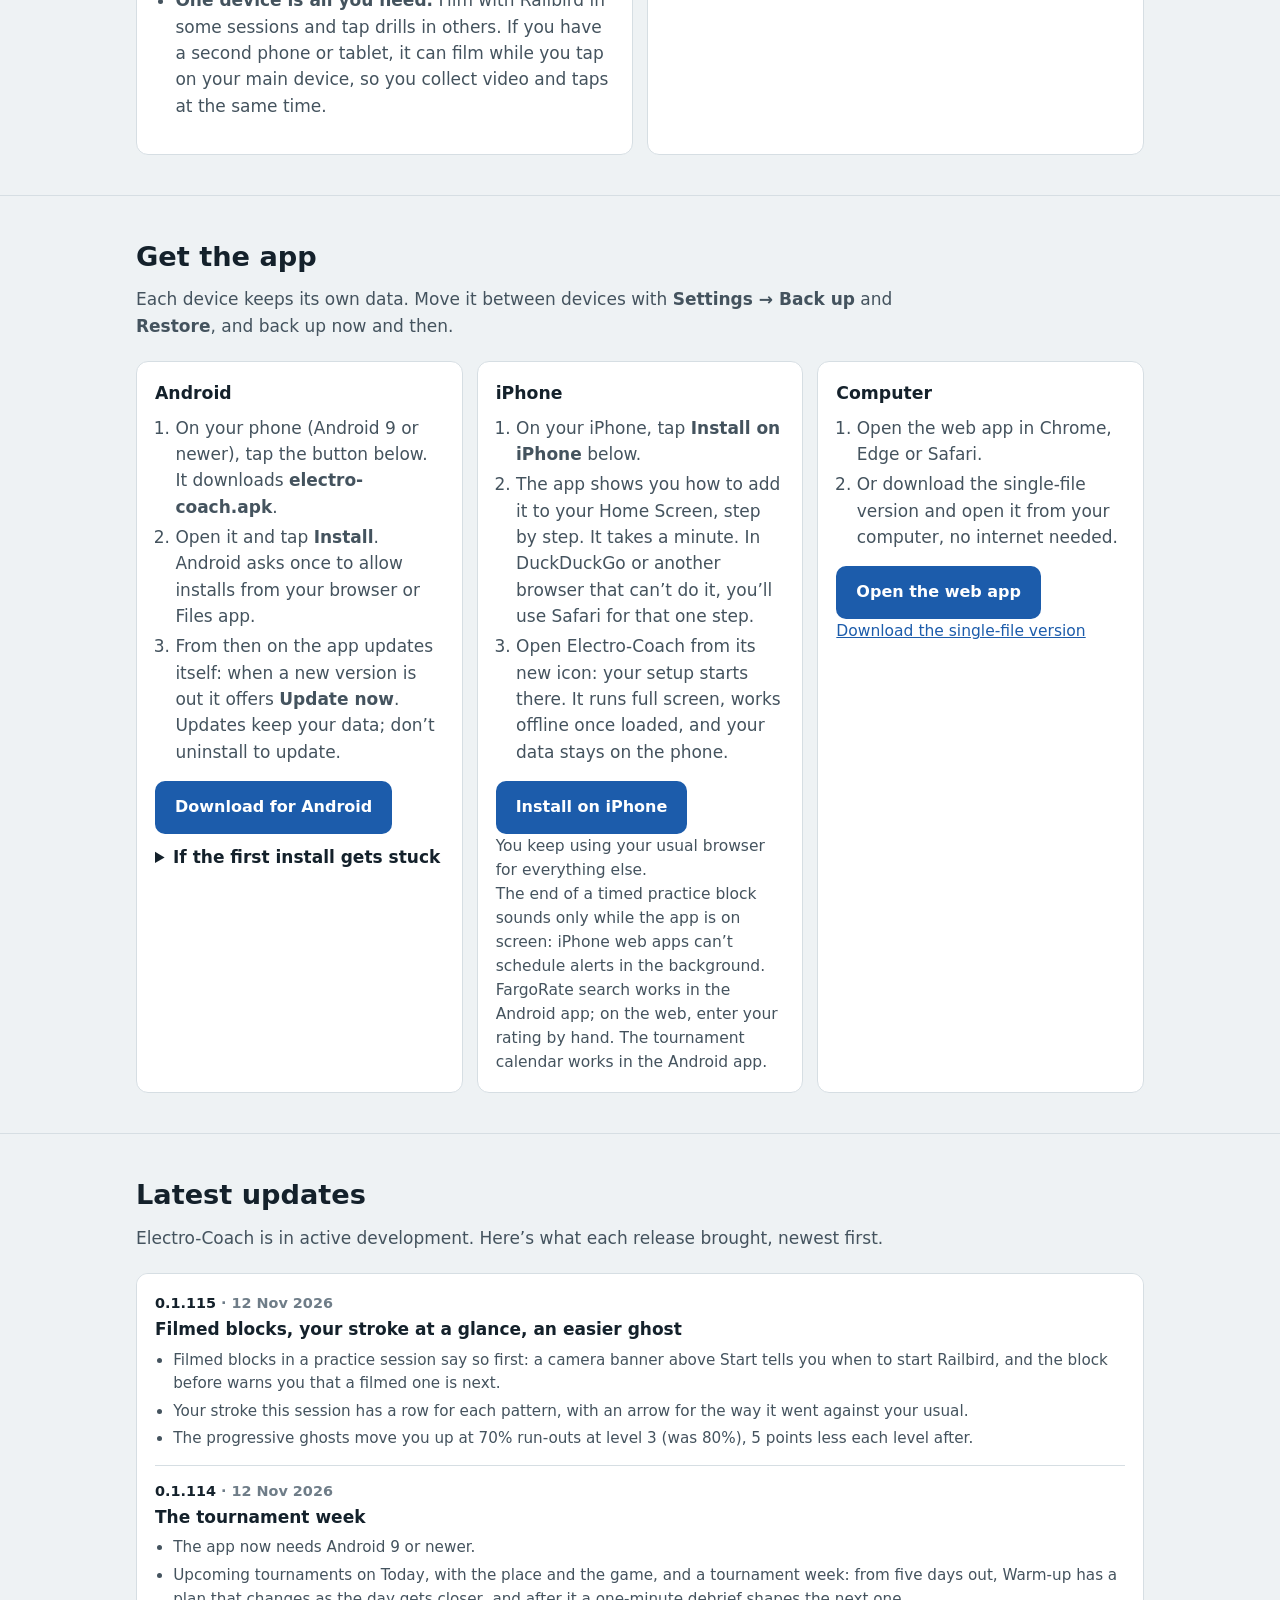
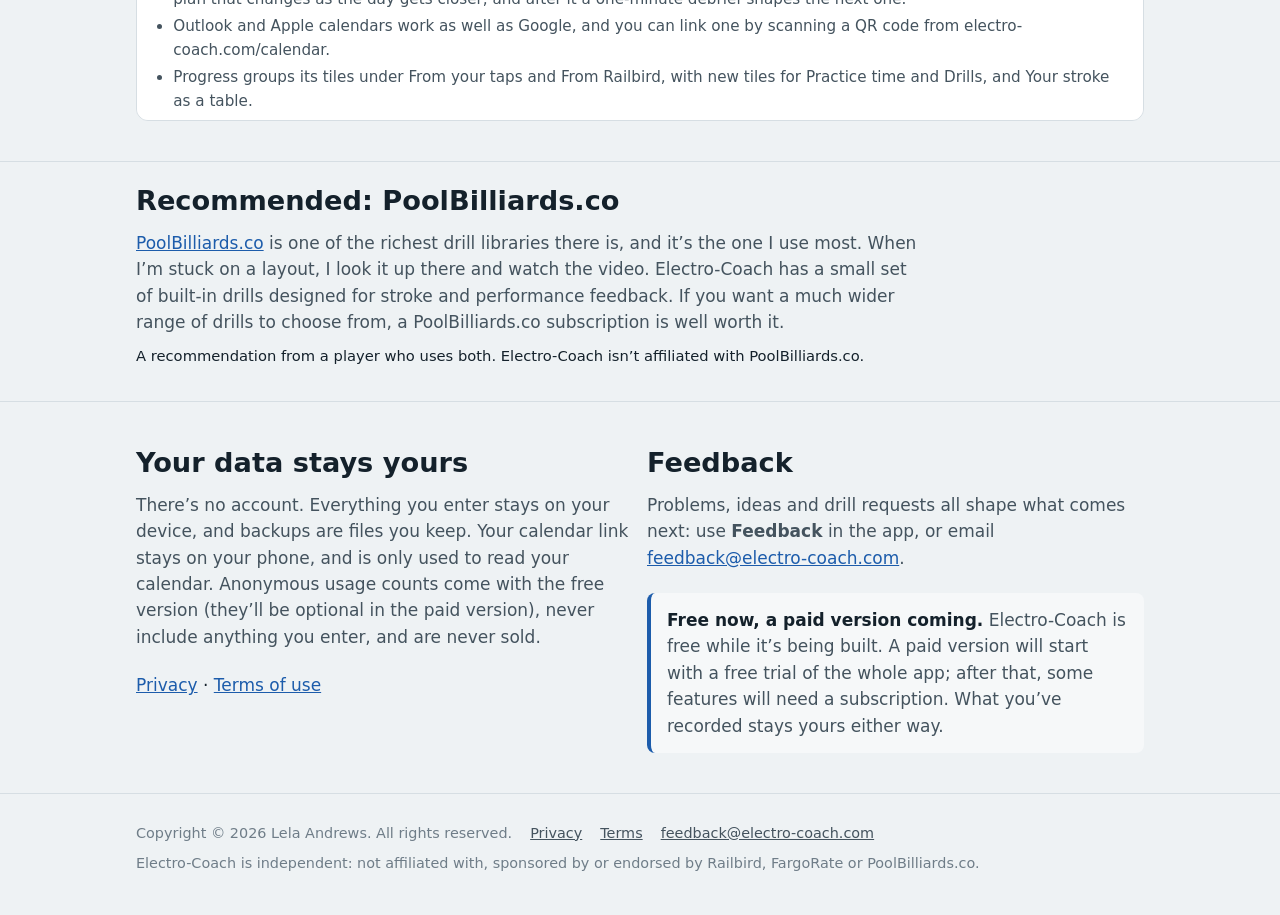
==== commit b48ed244: "Old address for 0.1.115: the same site as electro-coach.com, with its moved banner The same website " ====
--- a/index.html
+++ b/index.html
@@ -20,12 +20,12 @@
 <meta property="og:image" content="https://electro-coach.com/images/og.jpg">
 <meta property="og:image:width" content="1200">
 <meta property="og:image:height" content="630">
-<meta property="og:image:alt" content="Electro-Coach: Practice with purpose. A drill’s tap screen and the Stroke check on a phone">
+<meta property="og:image:alt" content="Electro-Coach, a pool practice coach: the Warm-up plan for a tournament week and the Stroke check on a phone">
 <meta name="twitter:card" content="summary_large_image">
 <meta name="twitter:title" content="Electro-Coach: pool and billiards practice coach app">
 <meta name="twitter:description" content="Practice with purpose. Tap your shots; Electro-Coach reads your stroke, plans what to practice and shows whether you’re improving. Free, no account.">
 <meta name="twitter:image" content="https://electro-coach.com/images/og.jpg">
-<script type="application/ld+json">{"@context": "https://schema.org", "@type": "SoftwareApplication", "name": "Electro-Coach", "url": "https://electro-coach.com/", "applicationCategory": "SportsApplication", "operatingSystem": "Android, iOS (web app), Windows, macOS, Linux (web)", "description": "A pool and billiards practice coach: structured practice plans, drills you log with a tap, stroke feedback from drill results, a shot visualizer, a tournament shot clock, a pre-shot routine and progress tracking from Railbird shot data.", "image": "https://electro-coach.com/images/og.jpg", "screenshot": ["https://electro-coach.com/images/home.jpg", "https://electro-coach.com/images/tap.jpg", "https://electro-coach.com/images/stroke.jpg"], "offers": {"@type": "Offer", "price": "0", "priceCurrency": "USD"}, "author": {"@type": "Person", "name": "Lela Andrews"}, "downloadUrl": "https://github.com/lvandrews/Electro-Coach/releases/latest/download/electro-coach.apk", "featureList": ["Practice plans with block timers", "Pool drills logged with a tap", "Stroke feedback from drill results", "Shot visualizer: cut angle, ghost ball, contact point", "Progressive ghost run-out practice", "Tournament shot clock and straight pool scoring", "Pre-shot routine", "Progress, heat maps and shot model from Railbird data", "Practice journal"]}</script>
+<script type="application/ld+json">{"@context": "https://schema.org", "@type": "SoftwareApplication", "name": "Electro-Coach", "url": "https://electro-coach.com/", "applicationCategory": "SportsApplication", "operatingSystem": "Android, iOS (web app), Windows, macOS, Linux (web)", "description": "A pool and billiards practice coach: structured practice plans, drills you log with a tap, stroke feedback from drill results, a shot visualizer, a tournament shot clock, a pre-shot routine and progress tracking from Railbird shot data.", "image": "https://electro-coach.com/images/og.jpg", "screenshot": ["https://electro-coach.com/images/home.jpg", "https://electro-coach.com/images/tap.jpg", "https://electro-coach.com/images/stroke.jpg"], "offers": {"@type": "Offer", "price": "0", "priceCurrency": "USD"}, "author": {"@type": "Person", "name": "Lela Andrews"}, "downloadUrl": "https://github.com/lvandrews/Electro-Coach/releases/latest/download/electro-coach.apk", "featureList": ["Practice plans with block timers", "Pool drills logged with a tap", "Stroke feedback from drill results", "Shot visualizer: cut angle, ghost ball, contact point", "Progressive ghost run-out practice", "Tournament shot clock and straight pool scoring", "Pre-shot routine", "Progress, heat maps and shot model from Railbird data", "Practice journal", "Tournament calendar and tournament week", "Match score", "Warm-up"]}</script>
 <meta name="theme-color" content="#2c1d14">
 <link rel="icon" href="images/icon-192.png">
 <link rel="apple-touch-icon" href="images/apple-touch-icon.png">
@@ -51,7 +51,7 @@
     <div>
       <h1>Practice with purpose.</h1>
       <p class="tagline">A pool practice coach that keeps you honest.</p>
-      <p class="lede">Tap your shots as you practice. Electro-Coach reads your stroke from the results, tells you what to work on next and shows whether you’re improving. For every player, from beginner to expert.</p>
+      <p class="lede">Tap your shots as you practice. Electro-Coach reads your stroke from the results, tells you what to work on next, shows whether you’re improving and, in the Android app, plans your week around your tournaments. For every player, from beginner to expert.</p>
       <h2 class="start-h">Get started</h2>
       <ol class="start">
         <li>Download Electro-Coach for Android, iPhone or your computer.</li>
@@ -77,10 +77,11 @@
   <div class="wrap">
     <h2>How it works</h2>
     <div class="steps">
-      <div class="card step"><div class="ball b1"><span>1</span></div><h3>Tap as you play</h3><p>Each shot is one tap: made, missed left or right, what the cue ball did. It’s even easier than it sounds, and you never leave the table.</p><img src="images/tap.jpg" alt="A drill’s tap screen: 4 of 7 makes, with big buttons for where the cue ball went" width="540" height="1168" loading="lazy"></div>
-      <div class="card step"><div class="ball b2"><span>2</span></div><h3>Your stroke, checked</h3><p>Strong fundamentals win matches. Your taps add up: when misses lean one way, stop shots drift or draw dies at the rail, the Stroke check shows the pattern, how sure it is, the likely causes and a drill to work on it.</p><img src="images/stroke.jpg" alt="Stroke check: the cue ball gets scooped on draw shots, with the likely cause, the tip dropping through contact" width="540" height="1168" loading="lazy"></div>
+      <div class="card step"><div class="ball b1"><span>1</span></div><h3>Tap as you play</h3><p>Each shot is one tap: made, missed left or right, what the cue ball did. It’s even easier than it sounds, and you never leave the table.</p><img src="images/tap.jpg" alt="A drill’s tap screen: 5 of 7 makes, with big buttons for where the cue ball went" width="540" height="1168" loading="lazy"></div>
+      <div class="card step"><div class="ball b2"><span>2</span></div><h3>Your stroke, checked</h3><p>Strong fundamentals win matches. Your taps add up: when misses lean one way, stop shots drift or draw dies at the rail, the Stroke check shows the pattern, how sure it is, the likely causes and a drill to work on it. Your stroke as a table puts stop, follow and draw shots side by side.</p><img src="images/stroke.jpg" alt="Stroke check: the cue ball gets scooped on draw shots, with the likely cause, the tip dropping through contact" width="540" height="1168" loading="lazy"></div>
       <div class="card step"><div class="ball b3"><span>3</span></div><h3>A plan that fits your time</h3><p>Each 20–180 minute session has a warm-up, a stroke drill, a drill for the shots costing you the most and a game-like finish. It suggests drills that fill gaps in your data, so the picture keeps getting sharper.</p><img src="images/plan.jpg" alt="Practice plan: the next session, 60 minutes, with its warm-up, target and apply blocks" width="540" height="1168" loading="lazy"></div>
-      <div class="card step"><div class="ball b4"><span>4</span></div><h3>Am I improving?</h3><p>Your history over time, each point with a range that says how sure it is, so real progress shows and one bad night doesn’t fool you.</p><img src="images/progress.jpg" alt="Progress: tiles for your stroke, your results over time, and whether you’re improving" width="540" height="1168" loading="lazy"></div>
+      <div class="card step"><div class="ball b4"><span>4</span></div><h3>Am I improving?</h3><p>Your history over time, each point with a range that says how sure it is, so real progress shows and one bad night doesn’t fool you. Progress keeps what your taps show and what Railbird shows apart, with your practice time against your weekly goal and your drills’ levels.</p><img src="images/progress.jpg" alt="Progress: your stroke, then tiles from your taps and from Railbird" width="540" height="1168" loading="lazy"></div>
+      <div class="card step wide"><div class="ball b5"><span>5</span></div><h3>Plan around your tournaments</h3><p>Link the calendar that holds your pool events (Google, Outlook or Apple) and your tournaments show on Today, with the place and the game. From five days out, Warm-up has a plan that changes as the day gets closer: match conditions first, then sharpening, then your warm-up on the day. Afterwards, a one-minute debrief shapes the next one. In the Android app; your calendar link is only ever sent to your calendar’s own service.</p><div class="step-pair"><img src="images/home.jpg" alt="Today: the upcoming tournaments, the next one in 4 days with its tournament week" width="540" height="1168" loading="lazy"><img src="images/warmup.jpg" alt="Warm-up, four days before a 9-ball tournament: play under match conditions, with the ghost, Last Three, ten breaks and position work from last time" width="540" height="1168" loading="lazy"></div></div>
     </div>
 
     <div class="whytap">
@@ -101,11 +102,11 @@
   <div class="wrap">
     <h2>Practice with purpose</h2>
     <div class="grid">
-      <div class="card"><div class="ball b5"><span>5</span></div><h3>Progressive drills for every level</h3><p>Levels move up and down with your results, from beginner to expert. Every drill has a diagram and shows where to hit the cue ball.</p></div>
-      <div class="card"><div class="ball b6"><span>6</span></div><h3>Purposeful doesn’t mean boring</h3><p>Spend a few minutes a day reinforcing your stroke, then put it to work in game-like drills: the Progressive 9-ball ghost, the Progressive 8-ball ghost and 10-ball bowling. They track your break, where each rack ends and how often the money ball is the miss.</p></div>
-      <div class="card"><div class="ball b7"><span>7</span></div><h3>Statistics, not AI</h3><p>Every number is worked out on your phone from your own shots, the way a scientist would: each shot measured against its difficulty, and each result with a range that says how sure it is.</p></div>
-      <div class="card"><div class="ball b8"><span>8</span></div><h3>Your data stays on your device</h3><p>No account. What you enter stays on your device, and backups are files you keep. You own your phone: use it for good.</p></div>
-      <div class="card"><div class="ball b9"><span>9</span></div><h3>Even better with Railbird</h3><p>Add your Railbird shot data for heat maps, your best speeds and a shot-by-shot picture of your game. <a href="#railbird">More about Railbird</a></p></div>
+      <div class="card"><div class="ball b6"><span>6</span></div><h3>Progressive drills for every level</h3><p>Levels move up and down on the evidence of your results, so luck moves you less, from beginner to expert. Every drill has a diagram and shows where to hit the cue ball.</p></div>
+      <div class="card"><div class="ball b7"><span>7</span></div><h3>Purposeful doesn’t mean boring</h3><p>Spend a few minutes a day reinforcing your stroke, then put it to work in game-like drills: the Progressive 9-ball ghost, the Progressive 8-ball ghost, 10-ball bowling and Last Three. The ghosts and bowling track your break, where each rack ends and how often the money ball is the miss. With a tournament in your calendar (Android app), the ghost switches to its game: 8-ball, or 9-ball for 9- and 10-ball.</p></div>
+      <div class="card"><div class="ball b8"><span>8</span></div><h3>Statistics, not AI</h3><p>Every number is worked out on your phone from your own shots, the way a scientist would: each shot measured against its difficulty, and each result with a range that says how sure it is.</p></div>
+      <div class="card"><div class="ball b9"><span>9</span></div><h3>Your data stays on your device</h3><p>No account. What you enter stays on your device, and backups are files you keep. You own your phone: use it for good.</p></div>
+      <div class="card"><div class="ball b10"><span>10</span></div><h3>Even better with Railbird</h3><p>Add your Railbird shot data for heat maps, your best speeds and a shot-by-shot picture of your game. <a href="#railbird">More about Railbird</a></p></div>
     </div>
   </div>
 </section>
@@ -116,7 +117,8 @@
     <div class="grid tools">
       <div class="card"><h3>Practice journal</h3><p>Notes on practice, equipment and competition days, lined up with your numbers. Share a report with your coach, or a summary with an AI coach.</p></div>
       <div class="card"><h3>Pre-shot routine</h3><p>Written your way, fully editable and one tap away, with a home-screen widget on Android.</p></div>
-      <div class="card"><h3>Shot clock</h3><p>Competition quality, with extensions.</p></div>
+      <div class="card"><h3>Shot clock</h3><p>Competition quality, with extensions and the match score, and a match you can send to a friend’s Electro-Coach.</p></div>
+      <div class="card"><h3>Warm-up</h3><p>5, 10 or 15 minutes before a match, with a list you can make your own.</p></div>
       <div class="card"><h3>Straight pool scoring</h3><p>Under WPA or CSI rules.</p></div>
       <div class="card"><h3>Shot visualizer</h3><p>See a cut from behind the cue ball, with the fractional overlap, or lay it out from above with the ghost ball and the contact-point lines.</p></div>
     </div>
@@ -150,17 +152,19 @@
   <div class="wrap">
     <h2>A look inside</h2>
     <div class="gallery">
-      <figure><img src="images/home.jpg" alt="Home: this week’s practice, the next session and your strengths and targets" loading="lazy"><figcaption>Home</figcaption></figure>
+      <figure><img src="images/home.jpg" alt="Today: this week’s practice and your upcoming tournaments, with the tournament week" loading="lazy"><figcaption>Today</figcaption></figure>
       <figure><img src="images/plan.jpg" alt="Practice plan: the next session up front with its length and blocks" loading="lazy"><figcaption>Practice plan</figcaption></figure>
       <figure><img src="images/tap.jpg" alt="A drill’s tap screen, one tap a shot" loading="lazy"><figcaption>Tapping a drill</figcaption></figure>
       <figure><img src="images/setdone.jpg" alt="A finished set: makes, quality and where the cue ball went" loading="lazy"><figcaption>Set complete</figcaption></figure>
       <figure><img src="images/ghost.jpg" alt="Progressive 9-ball ghost: tap the balls that went in on the break" loading="lazy"><figcaption>Progressive ghost</figcaption></figure>
-      <figure><img src="images/progress.jpg" alt="Progress" loading="lazy"><figcaption>Progress</figcaption></figure>
-      <figure><img src="images/stroke.jpg" alt="Stroke check: scooped draw shots, with the likely cause and what to try" loading="lazy"><figcaption>Stroke check</figcaption></figure>
+      <figure><img src="images/progress.jpg" alt="Progress: what your taps show and what Railbird shows, in two groups" loading="lazy"><figcaption>Progress</figcaption></figure>
+      <figure><img src="images/stroketable.jpg" alt="Your stroke as a table: stop, follow and draw shots by misses, English, scoops and drift" loading="lazy"><figcaption>Your stroke as a table</figcaption></figure>
+      <figure><img src="images/drills.jpg" alt="Drills: each drill’s level, how you do now and the change" loading="lazy"><figcaption>Drills</figcaption></figure>
+      <figure><img src="images/warmup.jpg" alt="Warm-up with the tournament week: the plan four days out" loading="lazy"><figcaption>Tournament week</figcaption></figure>
       <figure><img src="images/table.jpg" alt="Table heat map: your chance of potting from each spot" loading="lazy"><figcaption>Heat map</figcaption></figure>
       <figure><img src="images/visualizer.jpg" alt="Shot visualizer: a half-ball cut seen from behind the cue ball" loading="lazy"><figcaption>Shot visualizer</figcaption></figure>
       <figure><img src="images/layout.jpg" alt="Shot visualizer: a shot laid out from above with the ghost ball and both paths" loading="lazy"><figcaption>Lay out a shot</figcaption></figure>
-      <figure><img src="images/clock.jpg" alt="Shot clock" loading="lazy"><figcaption>Shot clock</figcaption></figure>
+      <figure><img src="images/clock.jpg" alt="Shot clock with the match score" loading="lazy"><figcaption>Shot clock</figcaption></figure>
       <figure><img src="images/routine.jpg" alt="Pre-shot routine" loading="lazy"><figcaption>Pre-shot routine</figcaption></figure>
     </div>
   </div>
@@ -223,7 +227,7 @@
         </ol>
         <a class="btn primary" href="app/">Install on iPhone</a>
         <p class="note">You keep using your usual browser for everything else.</p>
-        <p class="note">The end of a timed practice block sounds only while the app is on screen: iPhone web apps can’t schedule alerts in the background. FargoRate search works in the Android app; on the web, enter your rating by hand.</p>
+        <p class="note">The end of a timed practice block sounds only while the app is on screen: iPhone web apps can’t schedule alerts in the background. FargoRate search works in the Android app; on the web, enter your rating by hand. The tournament calendar works in the Android app.</p>
       </div>
       <div class="card" id="computer">
         <h3>Computer</h3>
@@ -243,6 +247,7 @@
     <h2>Latest updates</h2>
     <p class="sub">Electro-Coach is in active development. Here’s what each release brought, newest first.</p>
     <div class="updates" tabindex="0" role="region" aria-label="Release notes, newest first">
+<article class="update"><h3><span class="ver">0.1.115</span> · <time datetime="2026-11-12">12 Nov 2026</time></h3><p class="u-title">Filmed blocks, your stroke at a glance, an easier ghost</p><ul><li>Filmed blocks in a practice session say so first: a camera banner above Start tells you when to start Railbird, and the block before warns you that a filmed one is next.</li><li>Your stroke this session has a row for each pattern, with an arrow for the way it went against your usual.</li><li>The progressive ghosts move you up at 70% run-outs at level 3 (was 80%), 5 points less each level after.</li></ul></article>
 <article class="update"><h3><span class="ver">0.1.114</span> · <time datetime="2026-11-12">12 Nov 2026</time></h3><p class="u-title">The tournament week</p><ul><li>The app now needs Android 9 or newer.</li><li>Upcoming tournaments on Today, with the place and the game, and a tournament week: from five days out, Warm-up has a plan that changes as the day gets closer, and after it a one-minute debrief shapes the next one.</li><li>Outlook and Apple calendars work as well as Google, and you can link one by scanning a QR code from electro-coach.com/calendar.</li><li>Progress groups its tiles under From your taps and From Railbird, with new tiles for Practice time and Drills, and Your stroke as a table.</li><li>Swipe sideways between the bottom bar&#x27;s screens, Tools has its own screen, and Delete all data now clears everything.</li></ul></article>
 <article class="update"><h3><span class="ver">0.1.107</span> · <time datetime="2026-11-11">11 Nov 2026</time></h3><p class="u-title">Tournament days from your calendar</p><ul><li>Link your Google pool calendar (Settings → Tournament calendar, Android app) and your tournaments show in pink on This week. Mark any you drop out of as Not going, without touching your calendar.</li><li>With a weekly goal of 5 days or more, a tournament day counts as practice; with a smaller goal, This week says how many practices are left before the tournament.</li><li>Gains and losses has a Change view: each kind of shot&#x27;s last 90 days against the 90 before, with its chart when you tap a number.</li><li>The players&#x27; survey is easier to find, and Share with your coach can cover just today or this week.</li></ul></article>
 <article class="update"><h3><span class="ver">0.1.106</span> · <time datetime="2026-11-11">11 Nov 2026</time></h3><p class="u-title">Levels that move on the evidence</p><ul><li>Levels move on the evidence: every set or rack counts toward a move, so luck moves you less. A drill&#x27;s page shows how far you are toward moving up or down.</li><li>After a drop in the ghost, a run-out can take you straight back up once you&#x27;ve played 5 racks there.</li><li>Match score: name both players when you set it up, and choose winner breaks, loser breaks or alternate breaks.</li><li>Gains and losses come in four small tables: cuts by angle, left and right; corner and side pockets; spin; backcuts, with plainer names: &quot;from mid-table&quot; and &quot;along the rail&quot;.</li></ul></article>
@@ -338,7 +343,7 @@
   <div class="wrap two">
     <div>
       <h2>Your data stays yours</h2>
-      <p class="sub">There’s no account. Everything you enter stays on your device, and backups are files you keep. Anonymous usage counts come with the free version (they’ll be optional in the paid version), never include anything you enter, and are never sold.</p>
+      <p class="sub">There’s no account. Everything you enter stays on your device, and backups are files you keep. Your calendar link stays on your phone, and is only used to read your calendar. Anonymous usage counts come with the free version (they’ll be optional in the paid version), never include anything you enter, and are never sold.</p>
       <p><a href="privacy.html">Privacy</a> · <a href="terms.html">Terms of use</a></p>
     </div>
     <div>
--- a/style.css
+++ b/style.css
@@ -144,6 +144,11 @@
 .step { display: flex; flex-direction: column; }
 .step p { flex: 1; }
 .step img { width: 100%; max-width: 240px; height: auto; margin: 14px auto 0; border-radius: 14px; border: 2px solid var(--line); }
+/* The fifth step (12 Nov 2026, the tournament week) spans the row, with two pictures side by side. */
+.step.wide { grid-column: 1 / -1; }
+.step.wide p { max-width: 75ch; }
+.step-pair { display: flex; gap: 16px; justify-content: center; flex-wrap: wrap; }
+.step-pair img { margin: 14px 0 0; }
 .whytap { margin-top: 18px; background: var(--card-2); border-left: 4px solid var(--accent); border-radius: 8px; padding: 16px 18px; color: var(--ink-2); }
 .whytap h3 { margin: 0 0 6px; color: var(--ink); font-size: 1.1rem; }
 .whytap .lead { color: var(--ink); font-weight: 600; margin: 0 0 6px; }
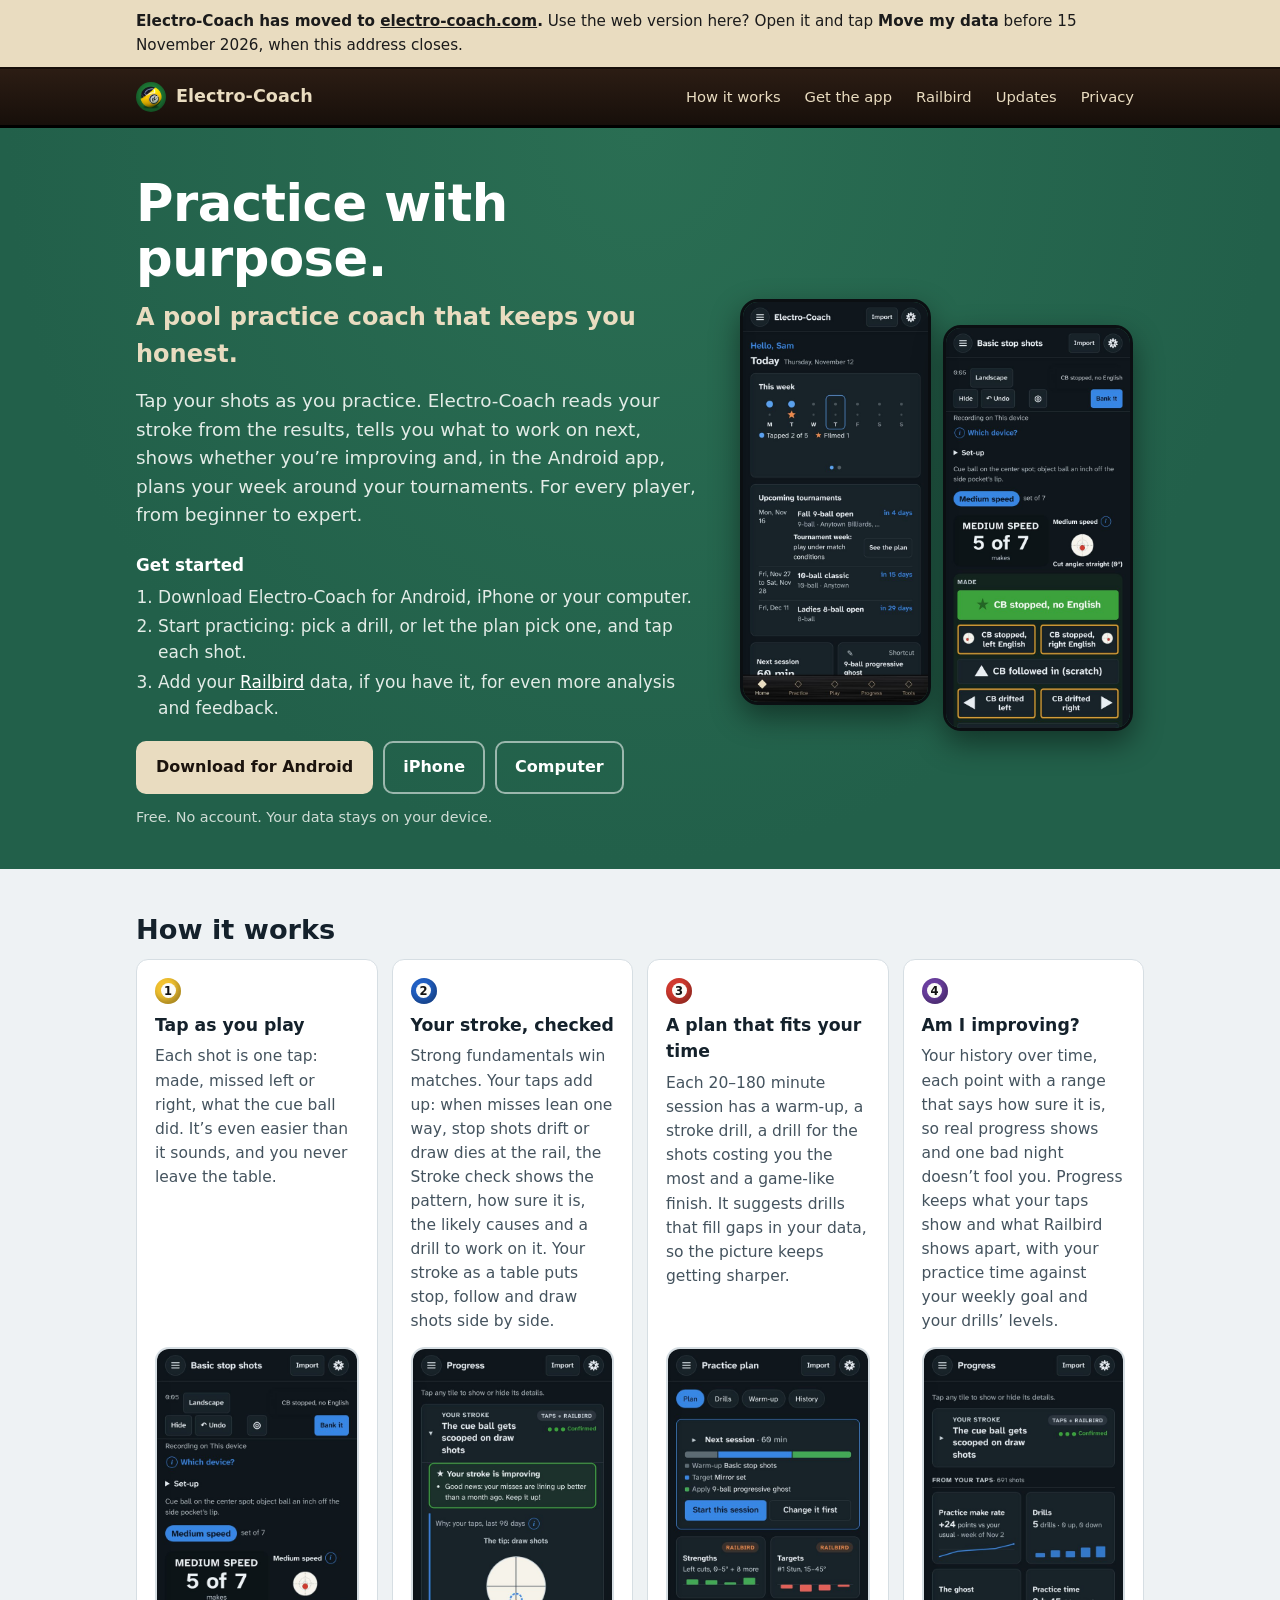
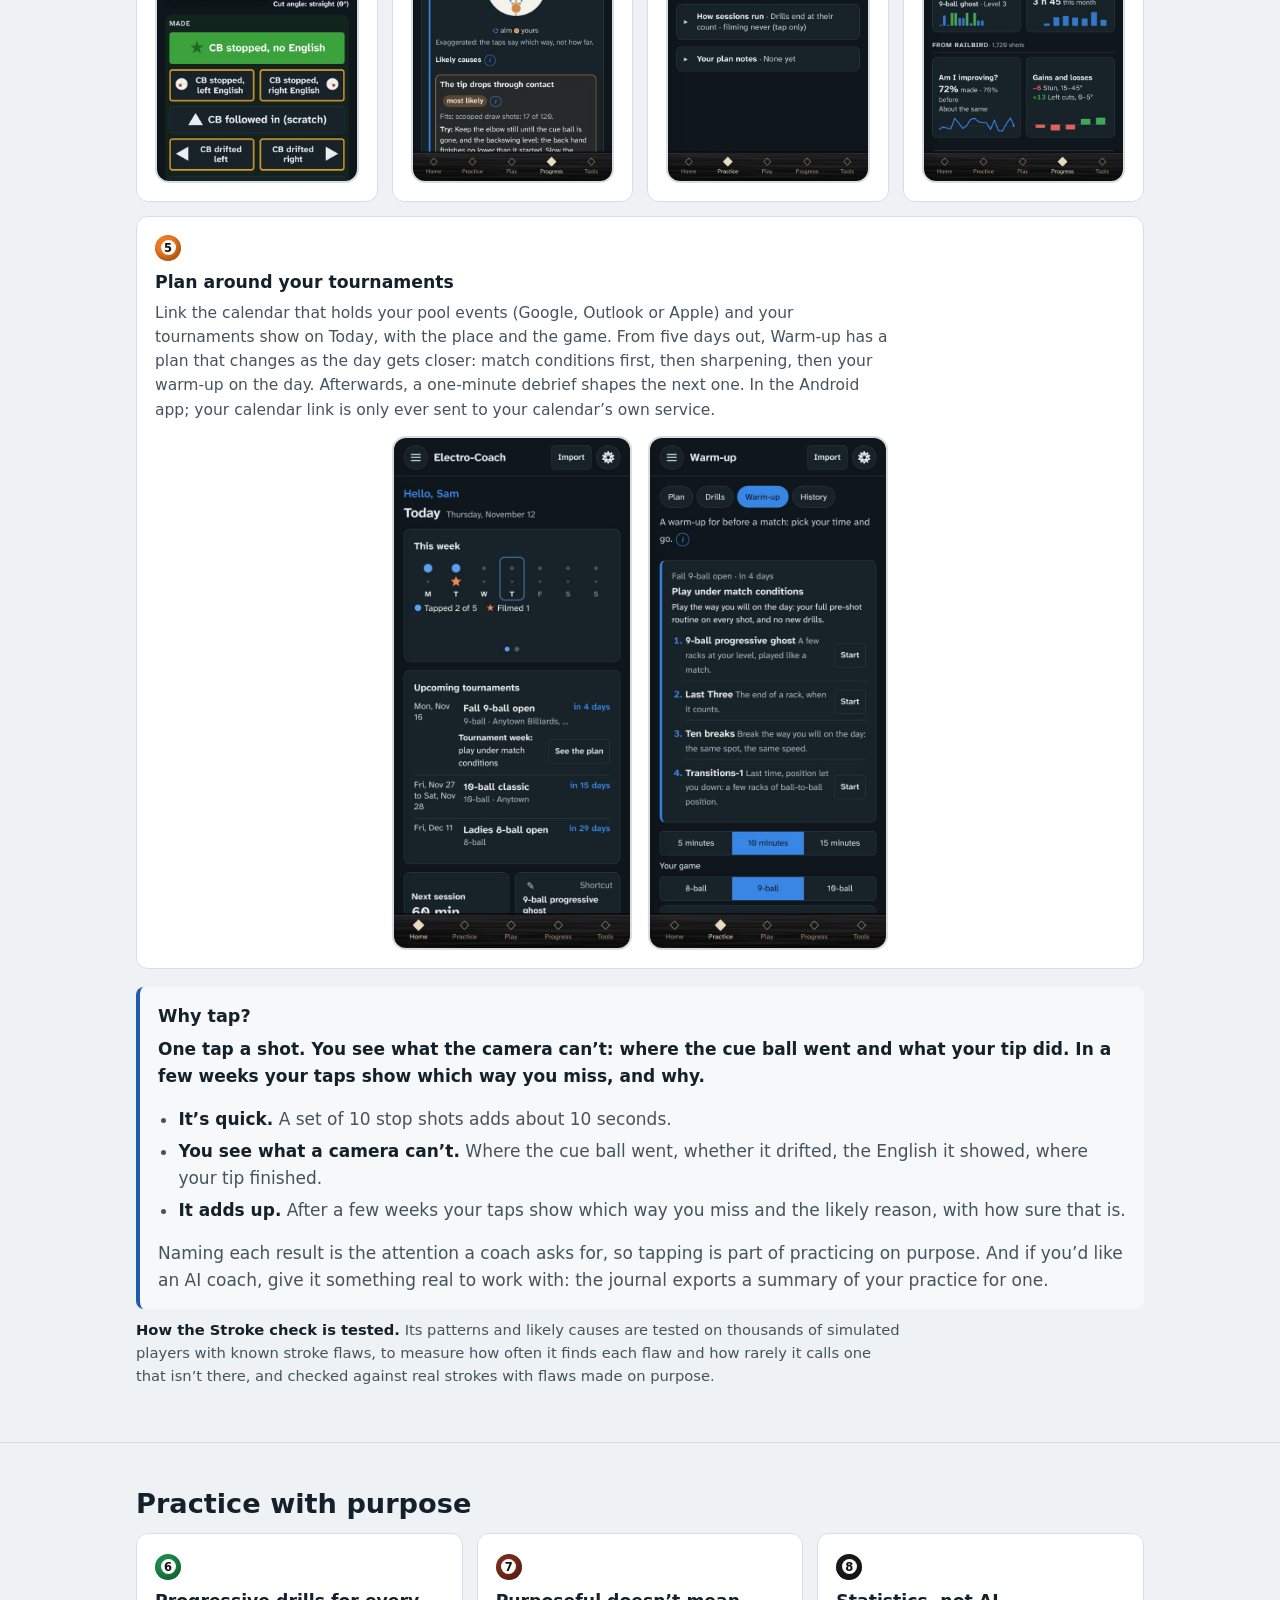
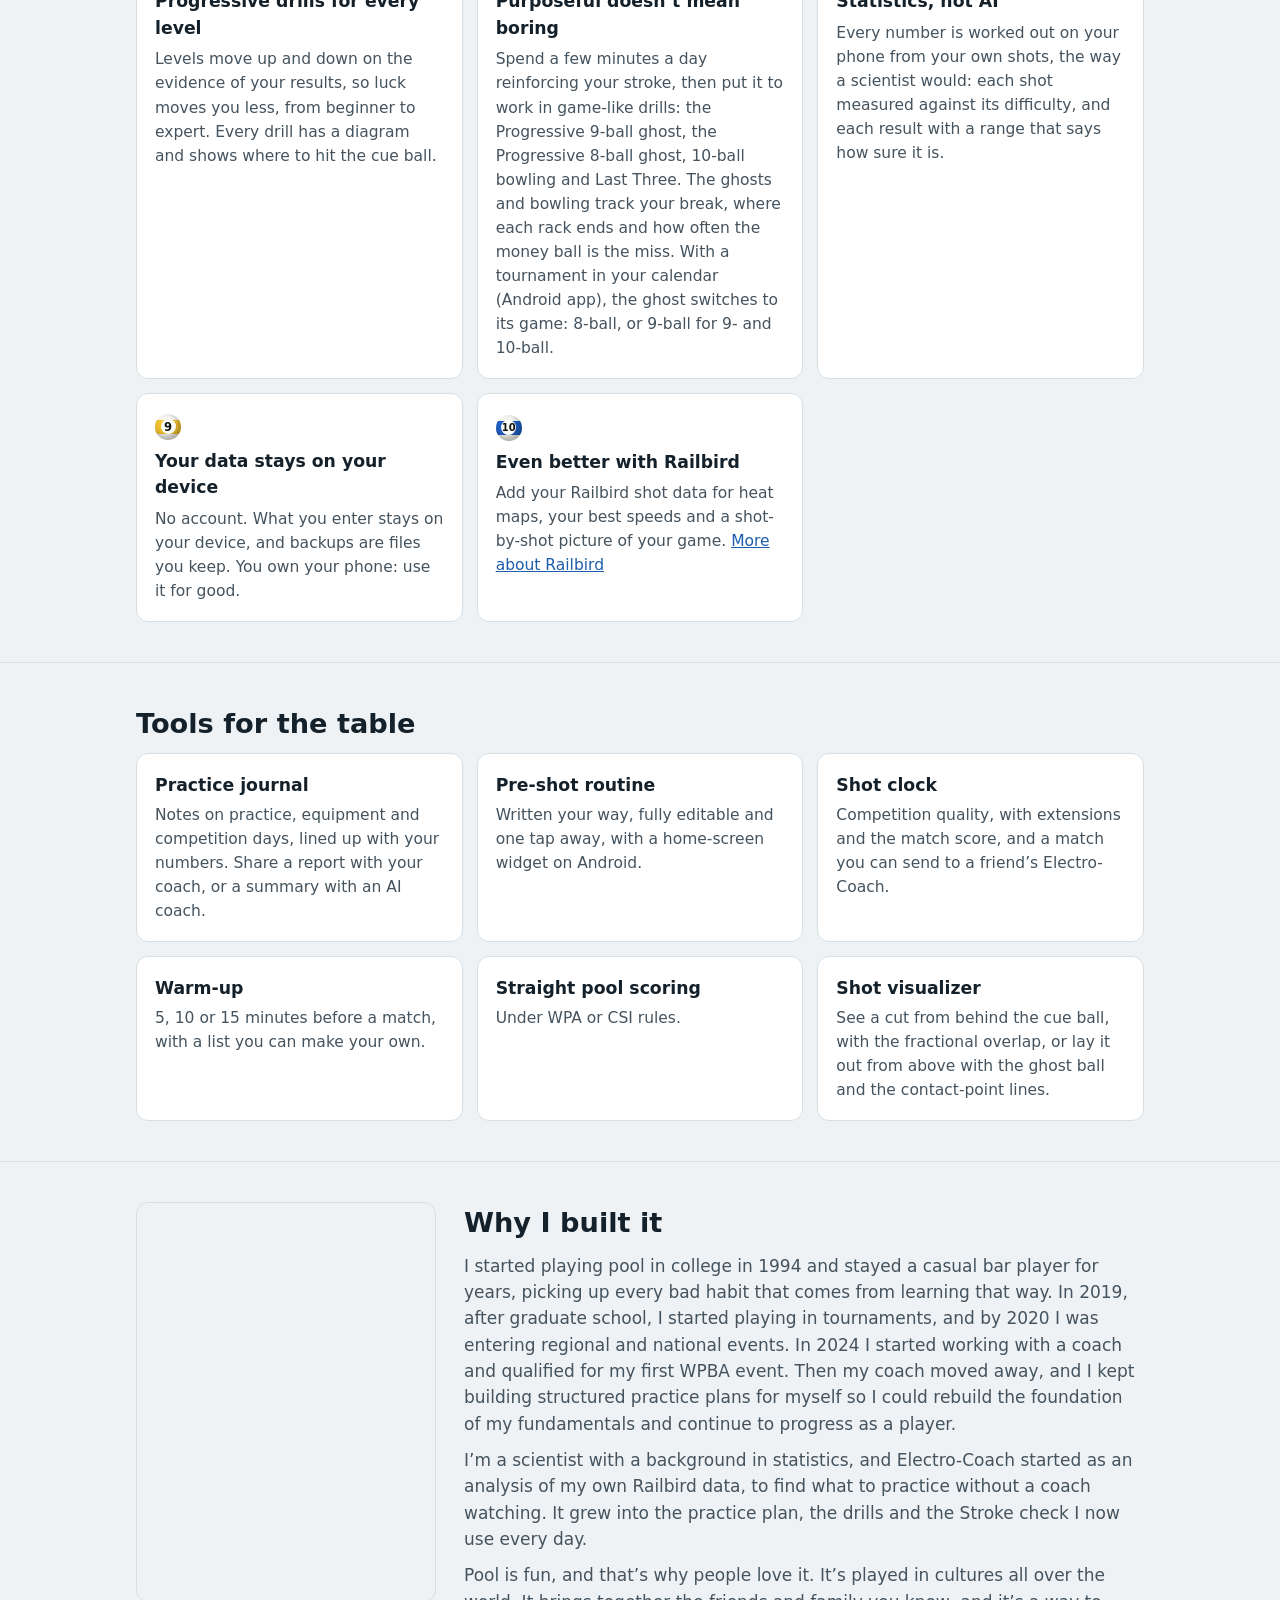
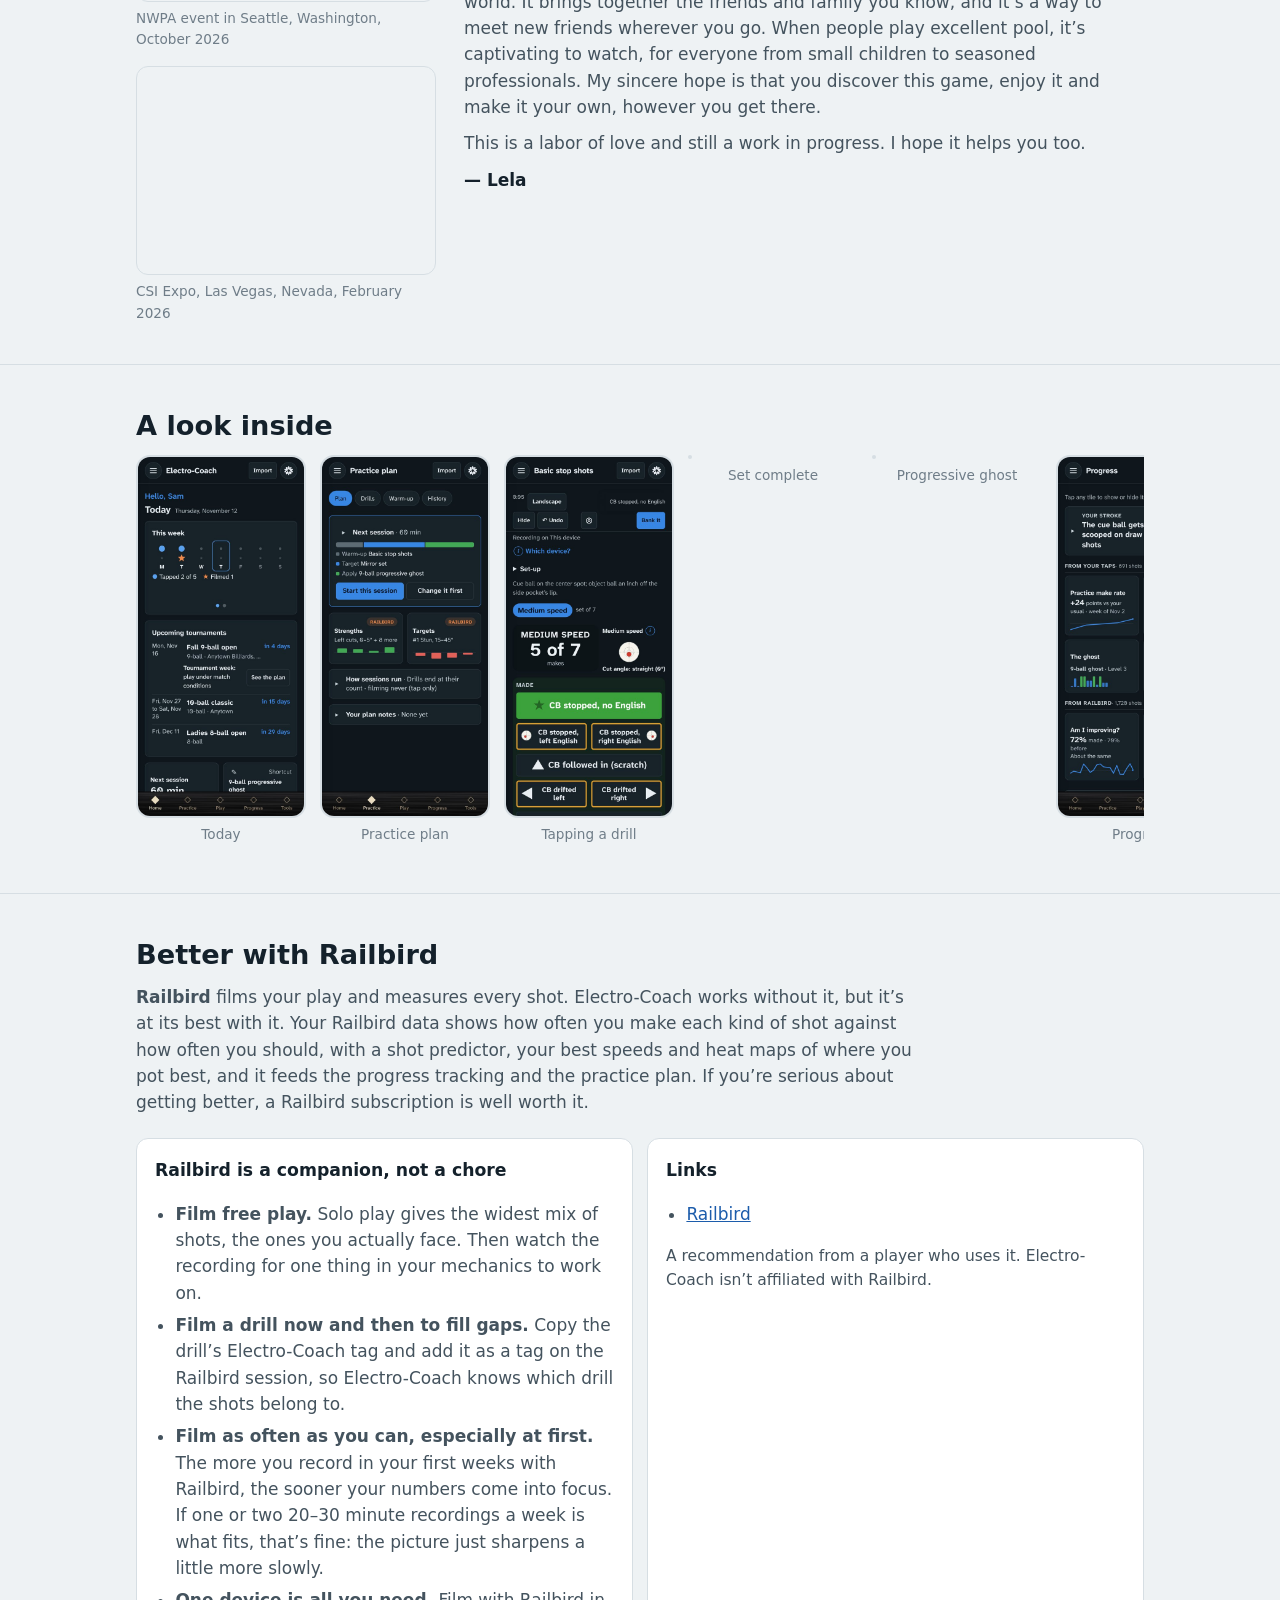
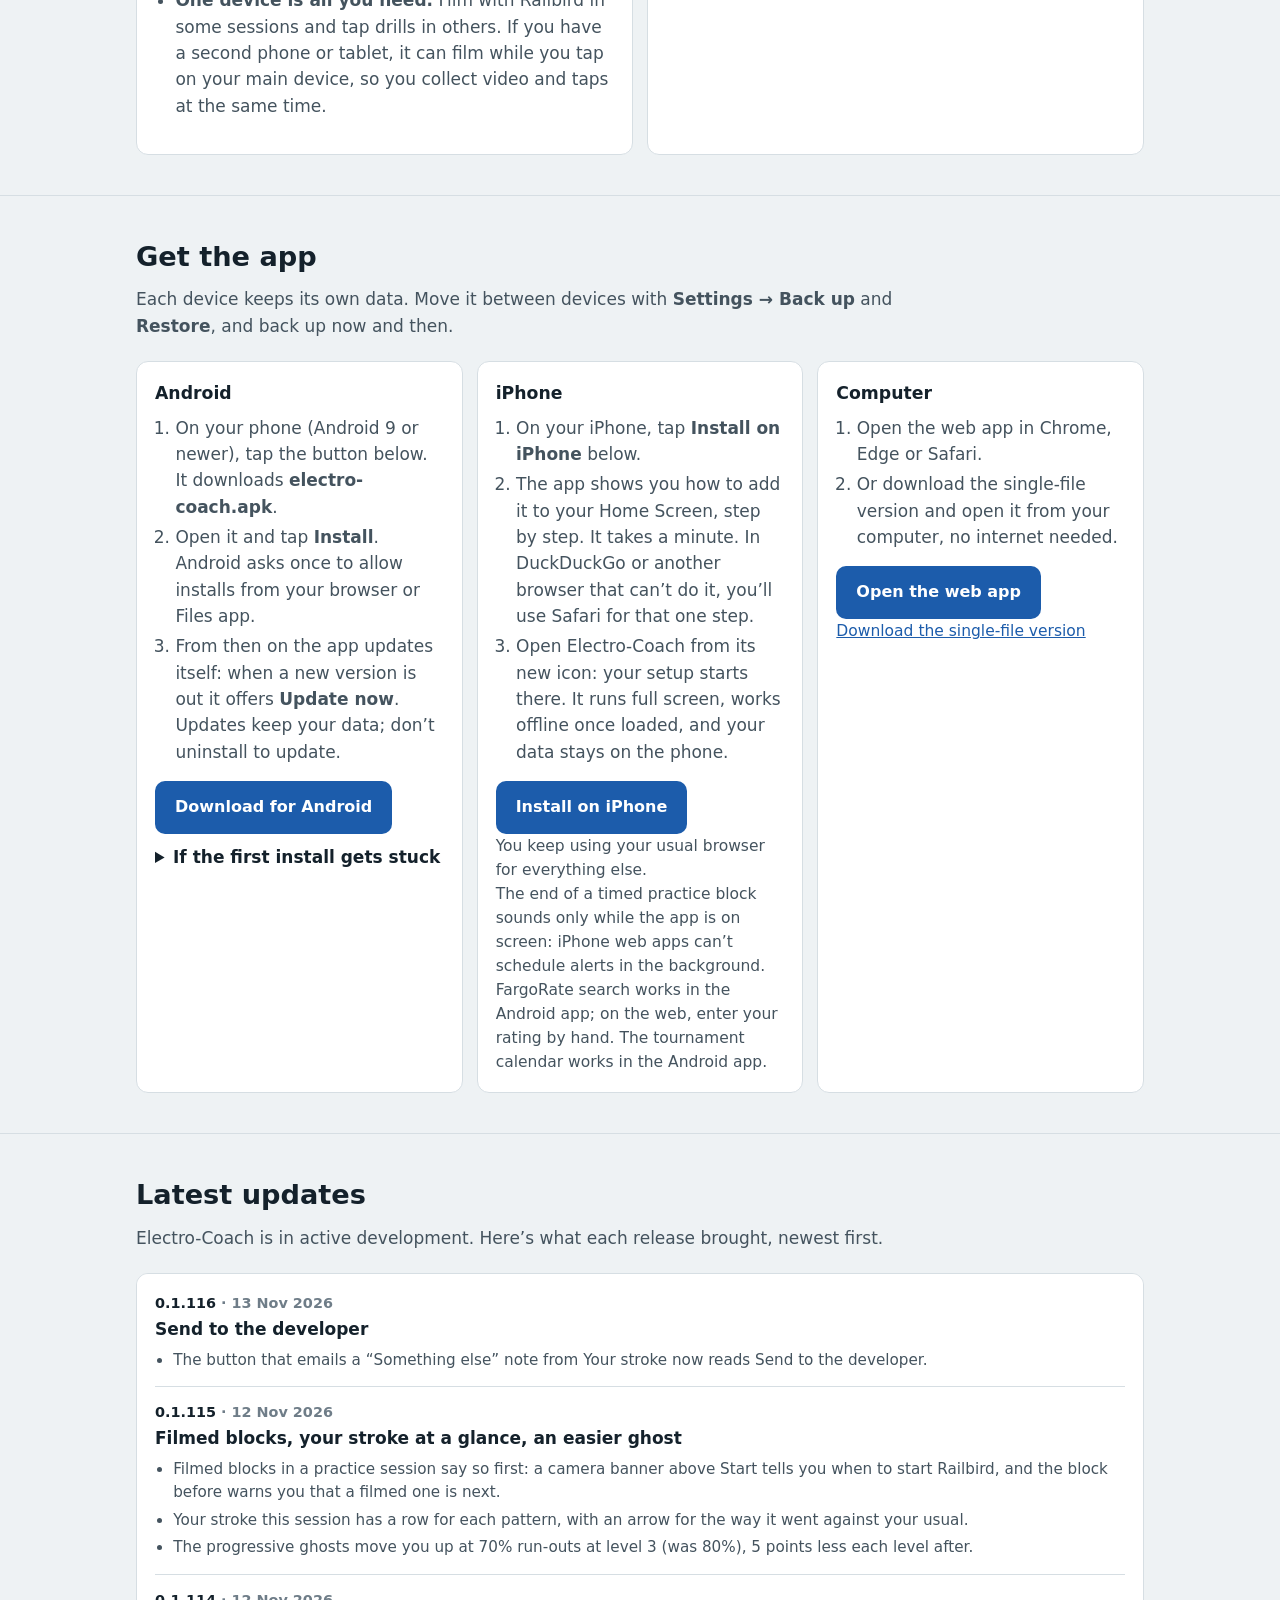
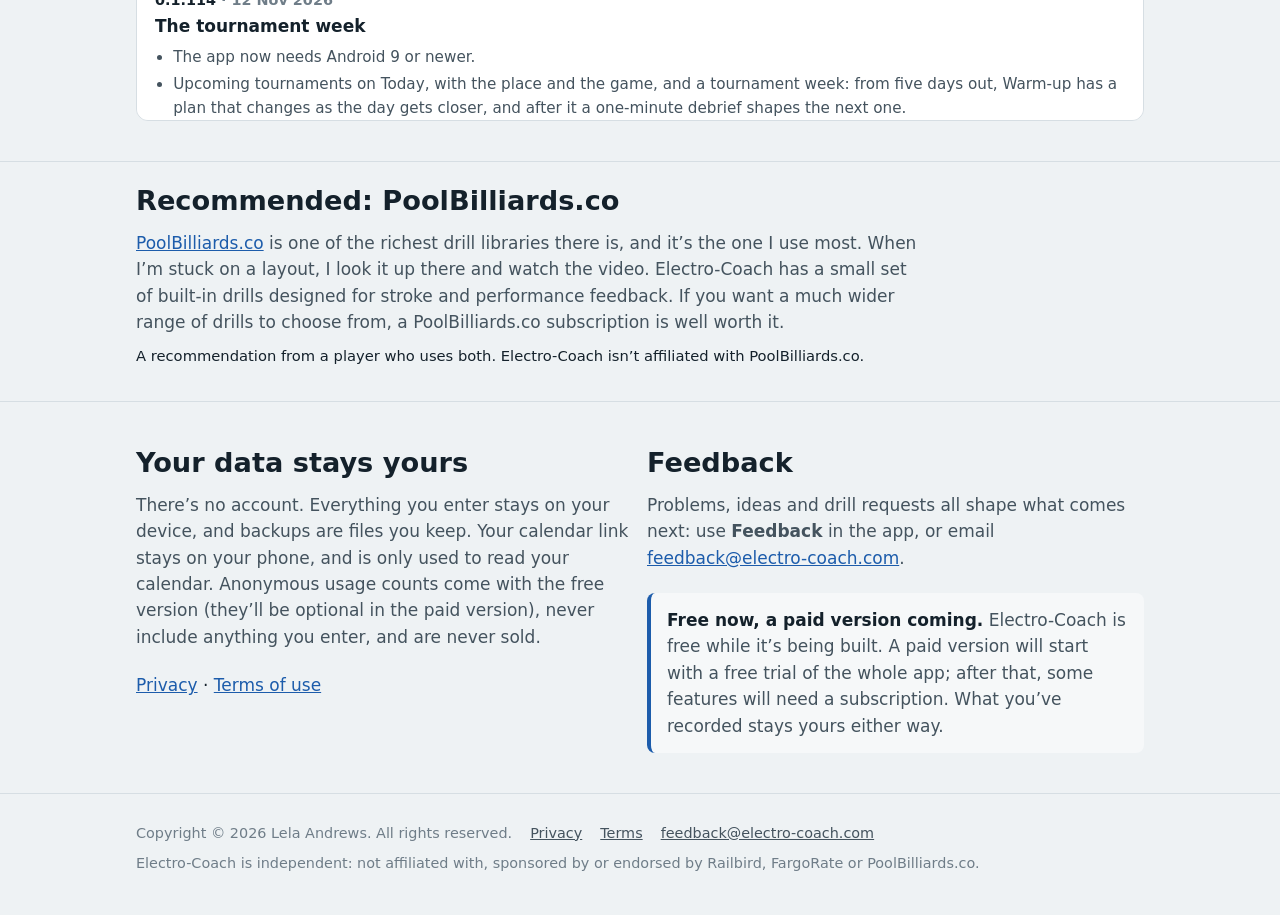
==== commit b6681148: "Old address for 0.1.116: the same site as electro-coach.com, with its moved banner The same website " ====
--- a/index.html
+++ b/index.html
@@ -247,6 +247,7 @@
     <h2>Latest updates</h2>
     <p class="sub">Electro-Coach is in active development. Here’s what each release brought, newest first.</p>
     <div class="updates" tabindex="0" role="region" aria-label="Release notes, newest first">
+<article class="update"><h3><span class="ver">0.1.116</span> · <time datetime="2026-11-13">13 Nov 2026</time></h3><p class="u-title">Send to the developer</p><ul><li>The button that emails a “Something else” note from Your stroke now reads Send to the developer.</li></ul></article>
 <article class="update"><h3><span class="ver">0.1.115</span> · <time datetime="2026-11-12">12 Nov 2026</time></h3><p class="u-title">Filmed blocks, your stroke at a glance, an easier ghost</p><ul><li>Filmed blocks in a practice session say so first: a camera banner above Start tells you when to start Railbird, and the block before warns you that a filmed one is next.</li><li>Your stroke this session has a row for each pattern, with an arrow for the way it went against your usual.</li><li>The progressive ghosts move you up at 70% run-outs at level 3 (was 80%), 5 points less each level after.</li></ul></article>
 <article class="update"><h3><span class="ver">0.1.114</span> · <time datetime="2026-11-12">12 Nov 2026</time></h3><p class="u-title">The tournament week</p><ul><li>The app now needs Android 9 or newer.</li><li>Upcoming tournaments on Today, with the place and the game, and a tournament week: from five days out, Warm-up has a plan that changes as the day gets closer, and after it a one-minute debrief shapes the next one.</li><li>Outlook and Apple calendars work as well as Google, and you can link one by scanning a QR code from electro-coach.com/calendar.</li><li>Progress groups its tiles under From your taps and From Railbird, with new tiles for Practice time and Drills, and Your stroke as a table.</li><li>Swipe sideways between the bottom bar&#x27;s screens, Tools has its own screen, and Delete all data now clears everything.</li></ul></article>
 <article class="update"><h3><span class="ver">0.1.107</span> · <time datetime="2026-11-11">11 Nov 2026</time></h3><p class="u-title">Tournament days from your calendar</p><ul><li>Link your Google pool calendar (Settings → Tournament calendar, Android app) and your tournaments show in pink on This week. Mark any you drop out of as Not going, without touching your calendar.</li><li>With a weekly goal of 5 days or more, a tournament day counts as practice; with a smaller goal, This week says how many practices are left before the tournament.</li><li>Gains and losses has a Change view: each kind of shot&#x27;s last 90 days against the 90 before, with its chart when you tap a number.</li><li>The players&#x27; survey is easier to find, and Share with your coach can cover just today or this week.</li></ul></article>
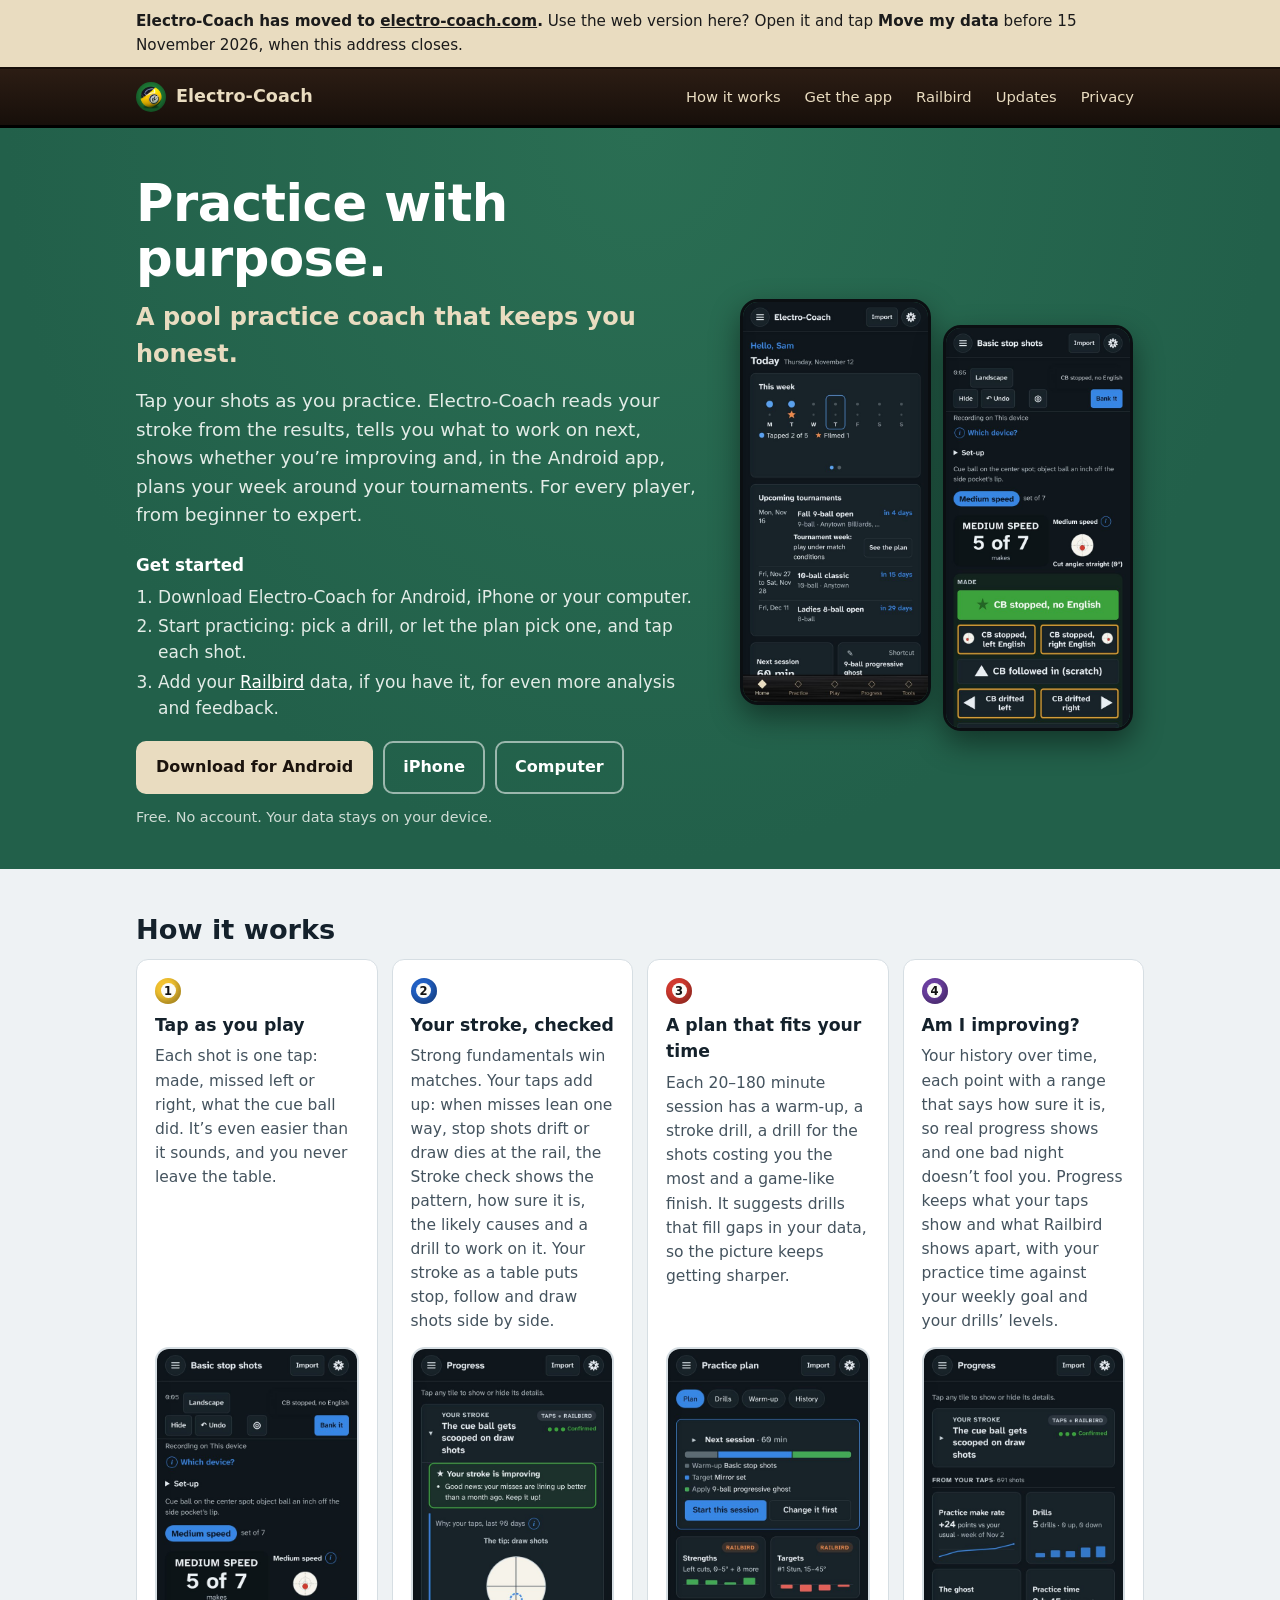
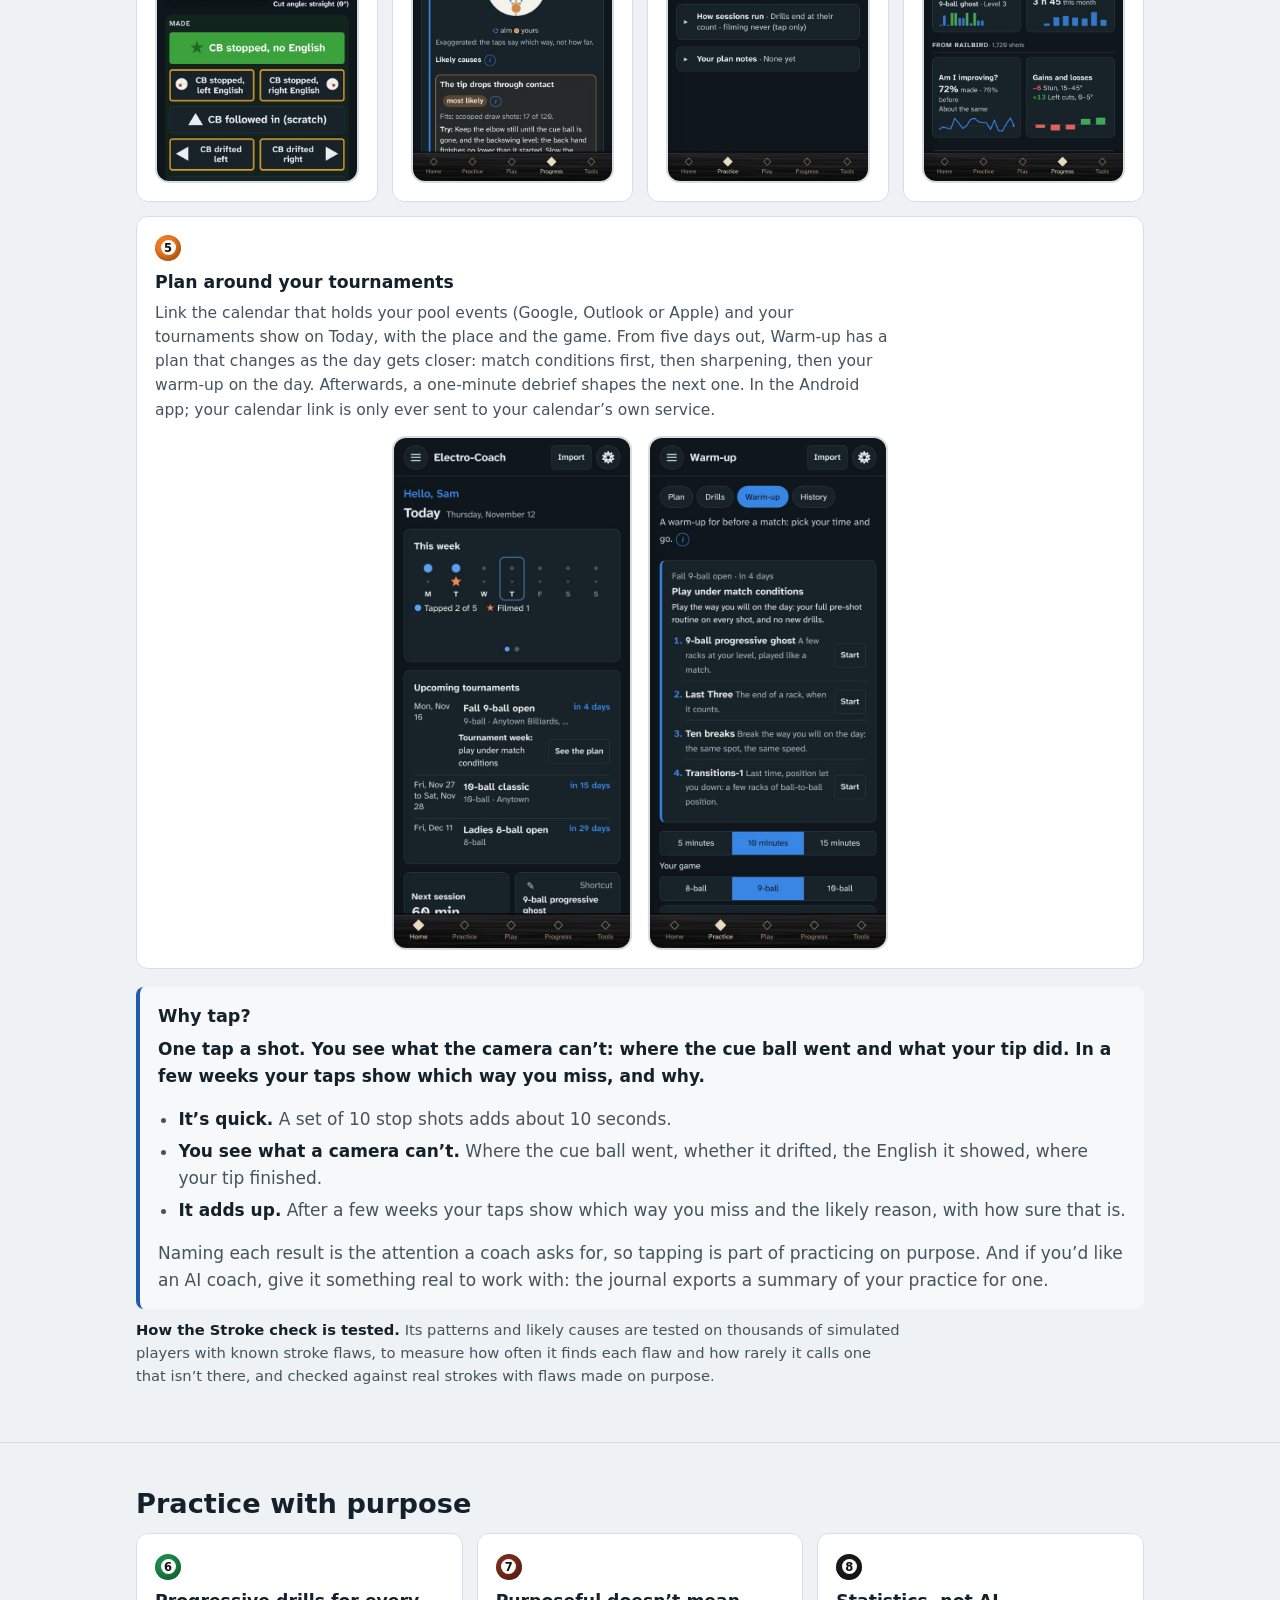
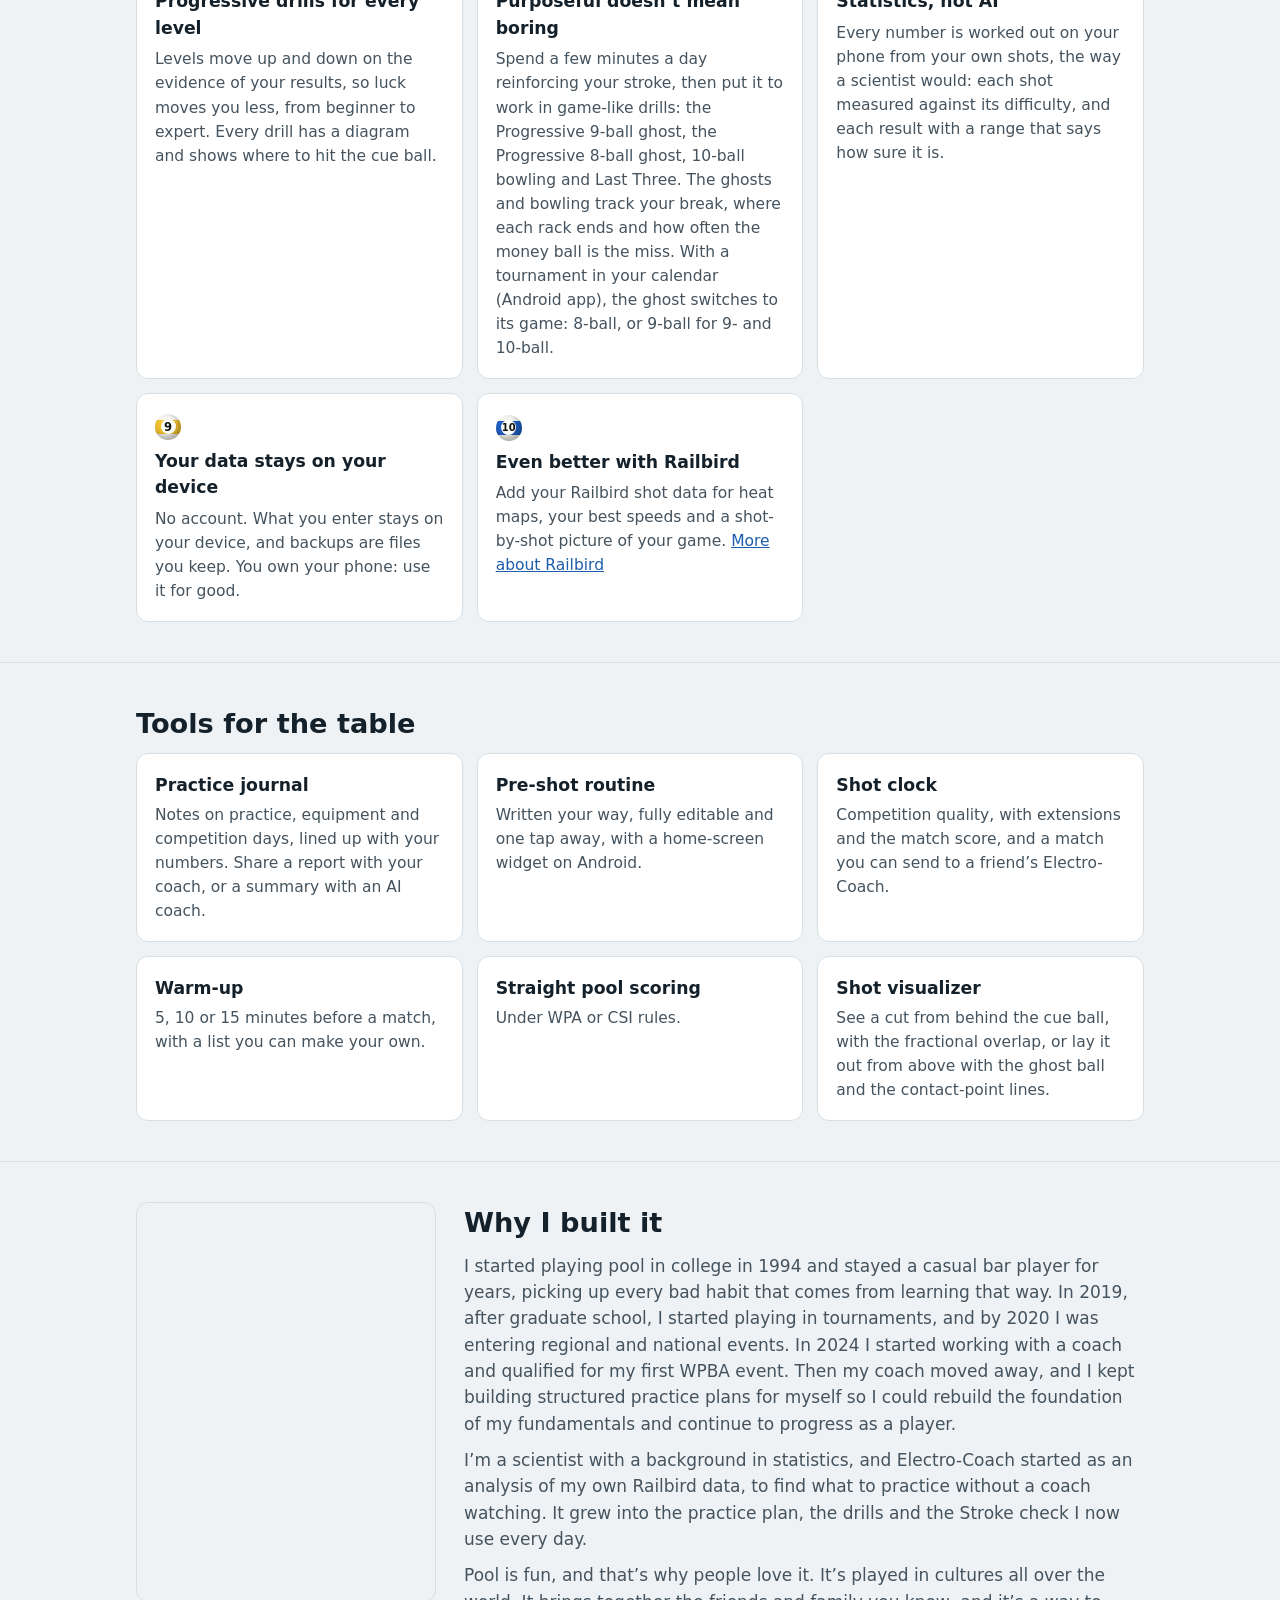
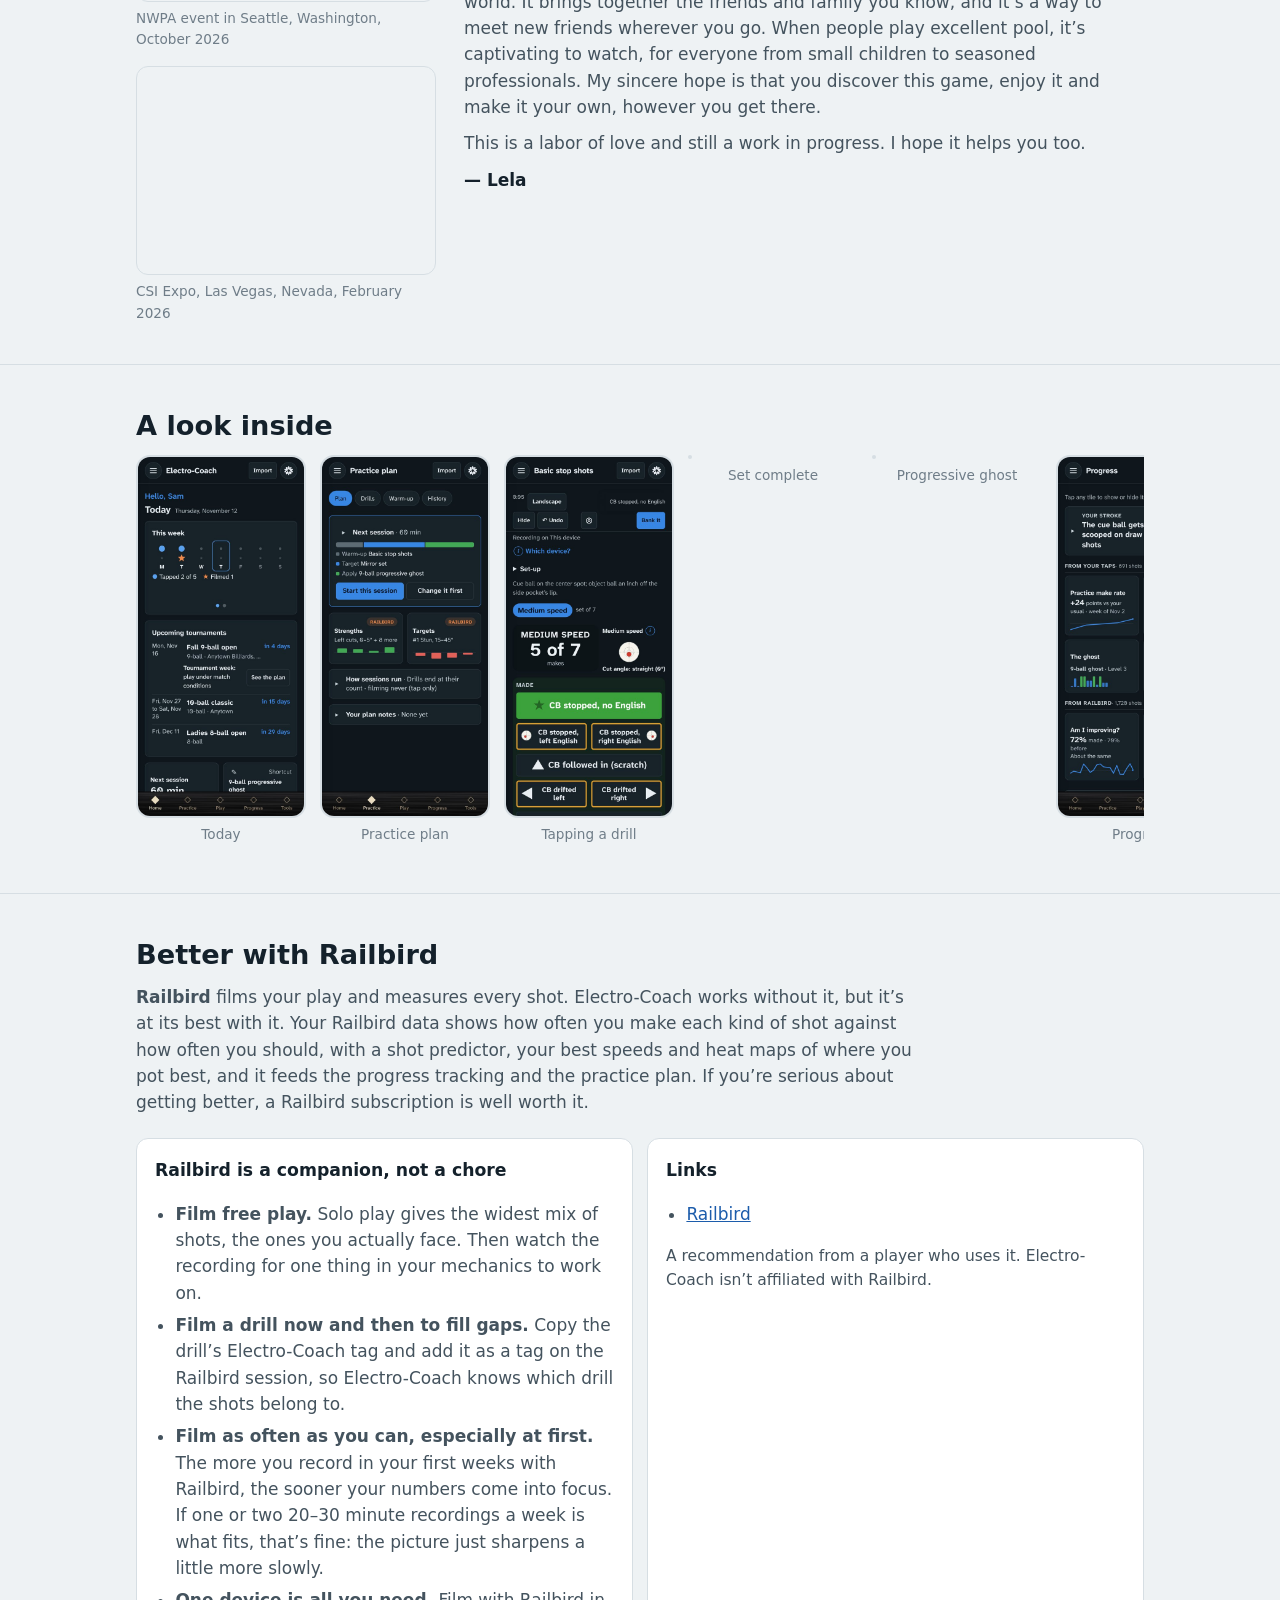
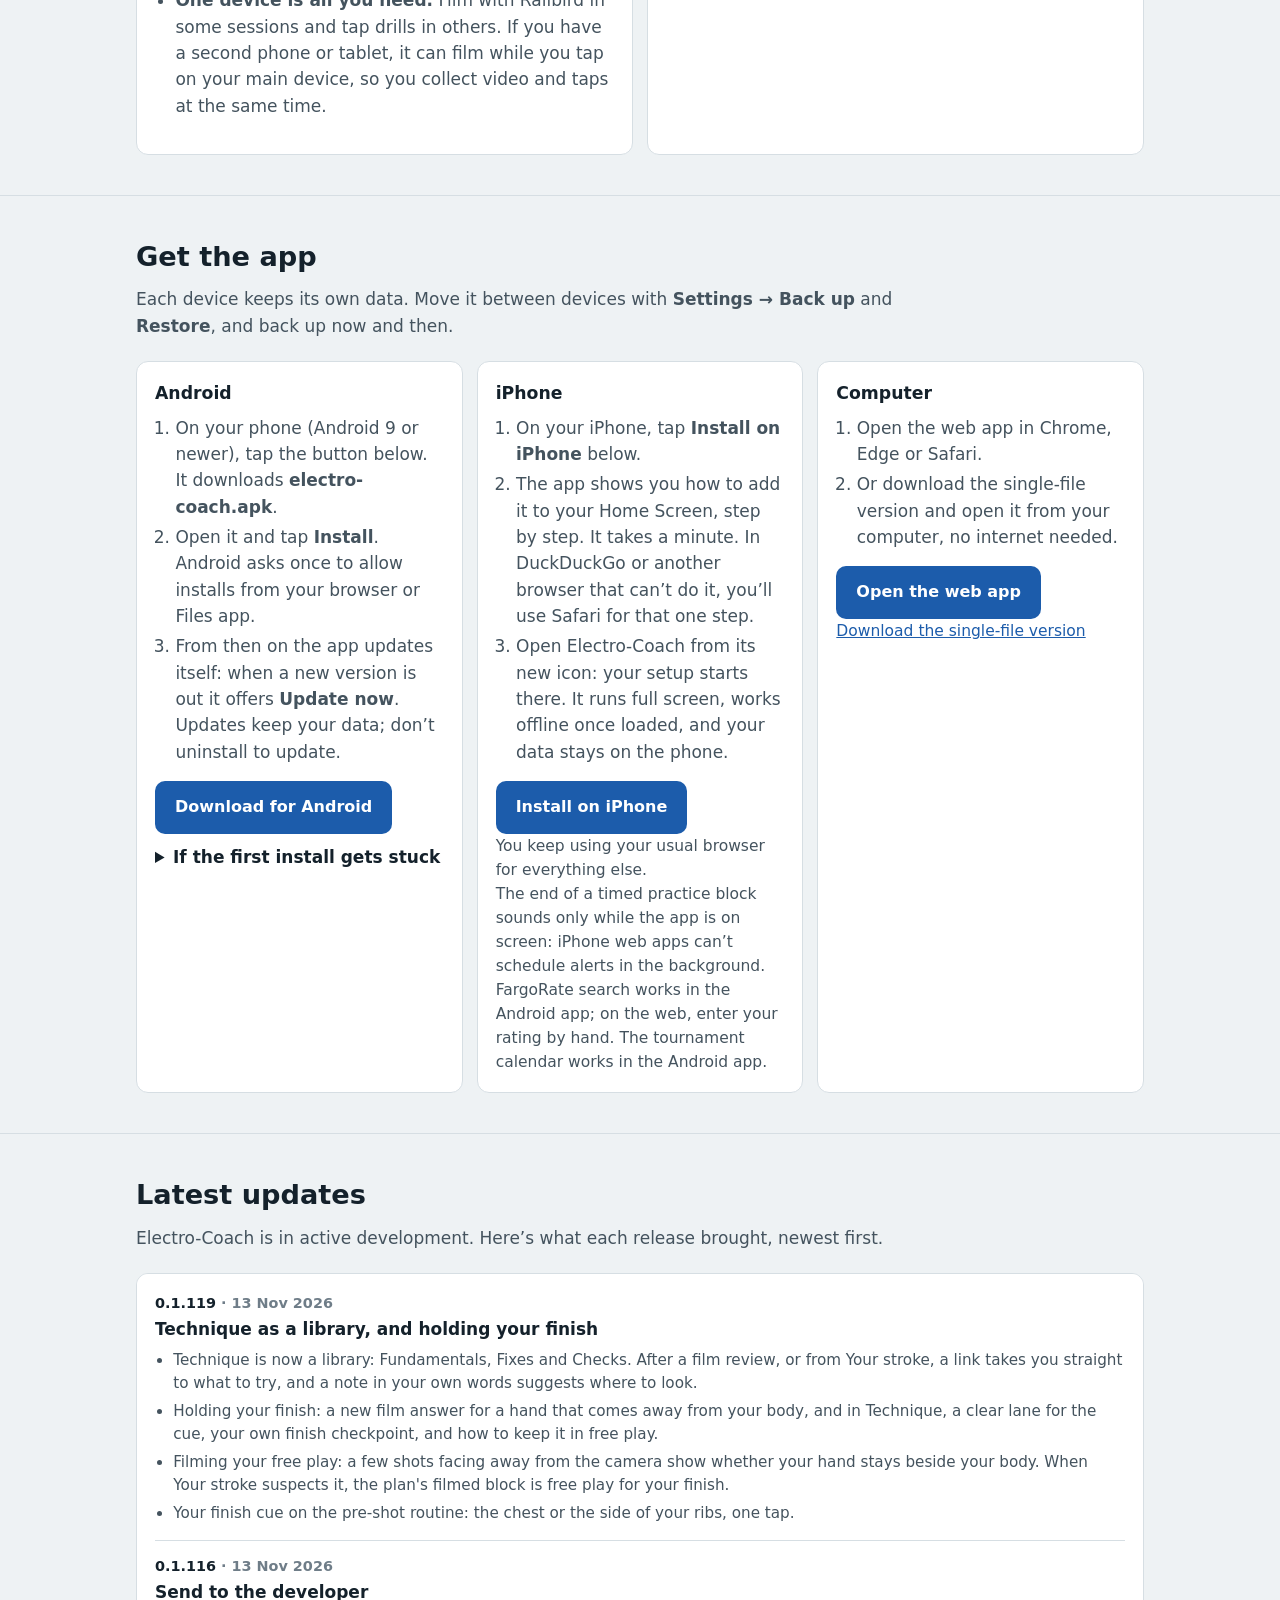
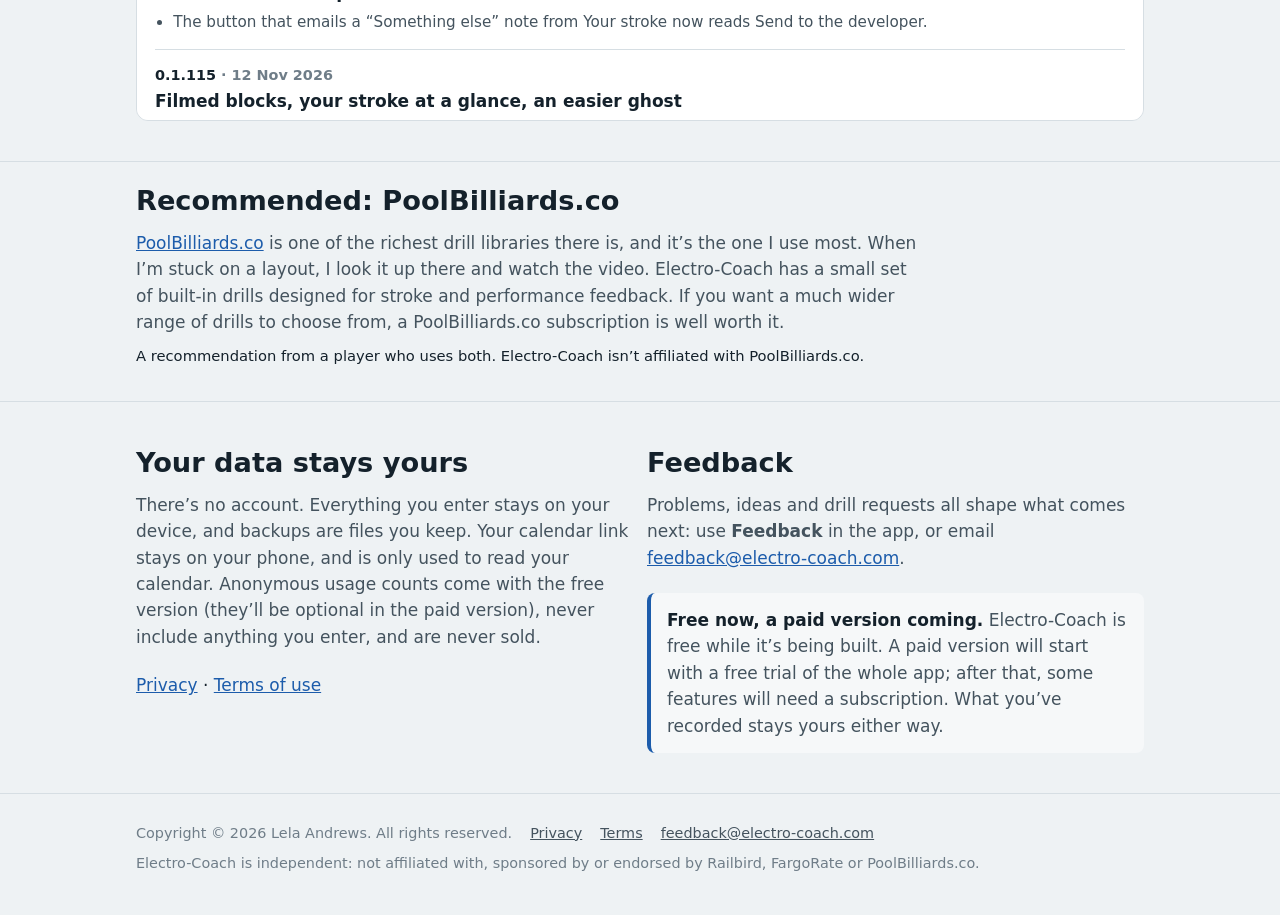
==== commit fa574e09: "Old address for 0.1.119: the same site as electro-coach.com, with its moved banner The same website " ====
--- a/index.html
+++ b/index.html
@@ -247,6 +247,7 @@
     <h2>Latest updates</h2>
     <p class="sub">Electro-Coach is in active development. Here’s what each release brought, newest first.</p>
     <div class="updates" tabindex="0" role="region" aria-label="Release notes, newest first">
+<article class="update"><h3><span class="ver">0.1.119</span> · <time datetime="2026-11-13">13 Nov 2026</time></h3><p class="u-title">Technique as a library, and holding your finish</p><ul><li>Technique is now a library: Fundamentals, Fixes and Checks. After a film review, or from Your stroke, a link takes you straight to what to try, and a note in your own words suggests where to look.</li><li>Holding your finish: a new film answer for a hand that comes away from your body, and in Technique, a clear lane for the cue, your own finish checkpoint, and how to keep it in free play.</li><li>Filming your free play: a few shots facing away from the camera show whether your hand stays beside your body. When Your stroke suspects it, the plan&#x27;s filmed block is free play for your finish.</li><li>Your finish cue on the pre-shot routine: the chest or the side of your ribs, one tap.</li></ul></article>
 <article class="update"><h3><span class="ver">0.1.116</span> · <time datetime="2026-11-13">13 Nov 2026</time></h3><p class="u-title">Send to the developer</p><ul><li>The button that emails a “Something else” note from Your stroke now reads Send to the developer.</li></ul></article>
 <article class="update"><h3><span class="ver">0.1.115</span> · <time datetime="2026-11-12">12 Nov 2026</time></h3><p class="u-title">Filmed blocks, your stroke at a glance, an easier ghost</p><ul><li>Filmed blocks in a practice session say so first: a camera banner above Start tells you when to start Railbird, and the block before warns you that a filmed one is next.</li><li>Your stroke this session has a row for each pattern, with an arrow for the way it went against your usual.</li><li>The progressive ghosts move you up at 70% run-outs at level 3 (was 80%), 5 points less each level after.</li></ul></article>
 <article class="update"><h3><span class="ver">0.1.114</span> · <time datetime="2026-11-12">12 Nov 2026</time></h3><p class="u-title">The tournament week</p><ul><li>The app now needs Android 9 or newer.</li><li>Upcoming tournaments on Today, with the place and the game, and a tournament week: from five days out, Warm-up has a plan that changes as the day gets closer, and after it a one-minute debrief shapes the next one.</li><li>Outlook and Apple calendars work as well as Google, and you can link one by scanning a QR code from electro-coach.com/calendar.</li><li>Progress groups its tiles under From your taps and From Railbird, with new tiles for Practice time and Drills, and Your stroke as a table.</li><li>Swipe sideways between the bottom bar&#x27;s screens, Tools has its own screen, and Delete all data now clears everything.</li></ul></article>
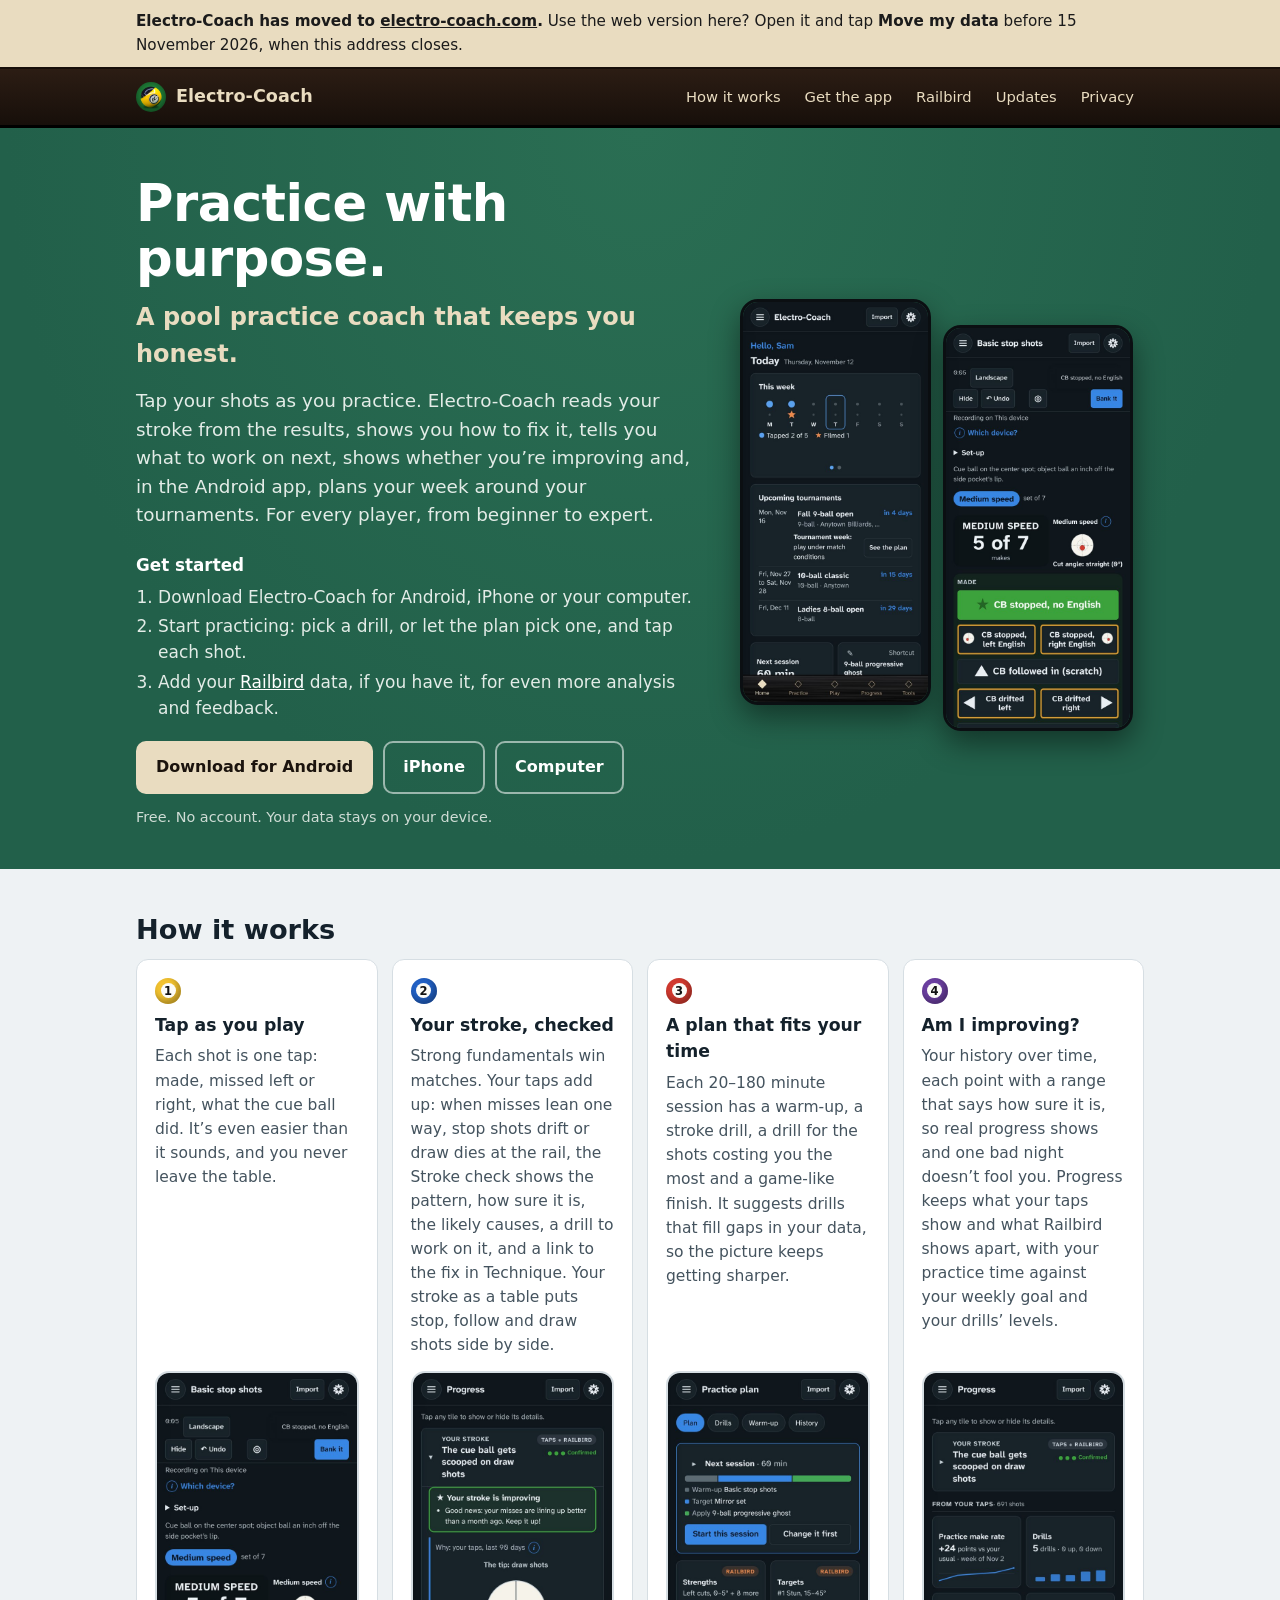
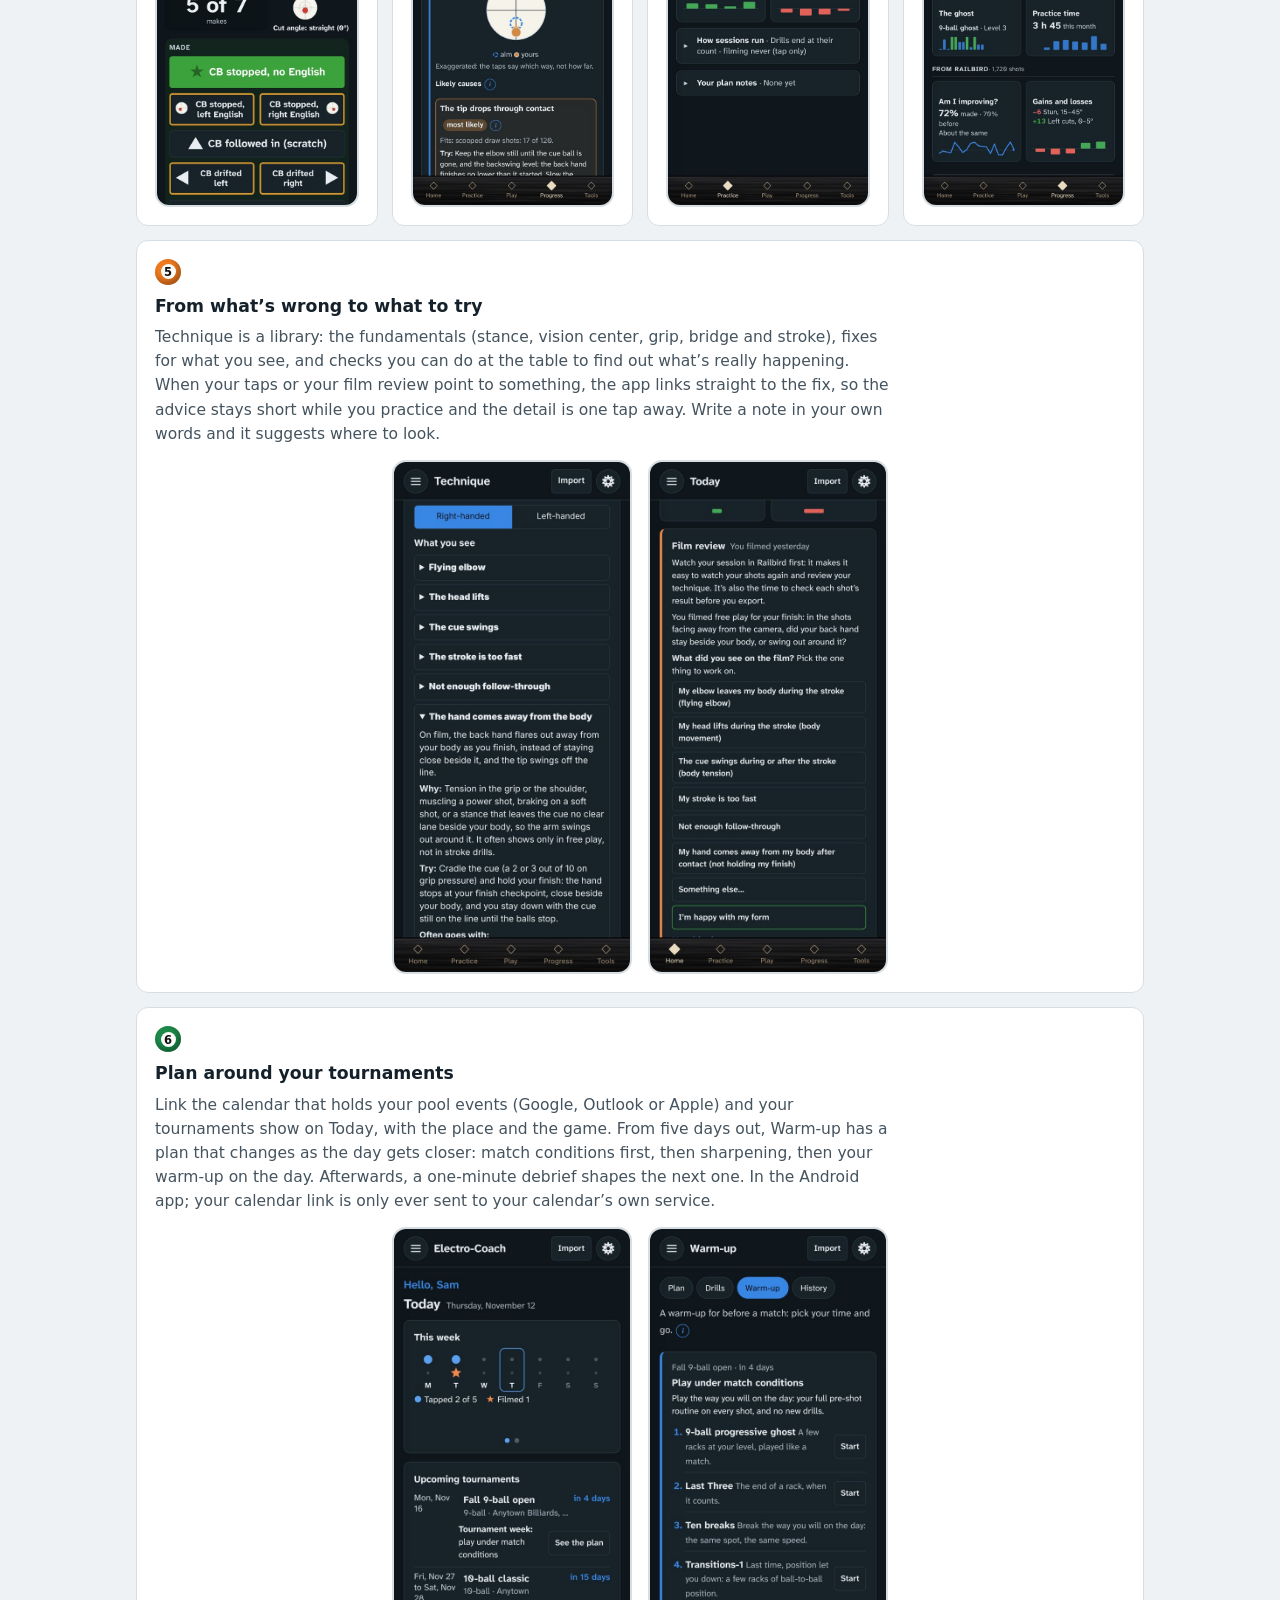
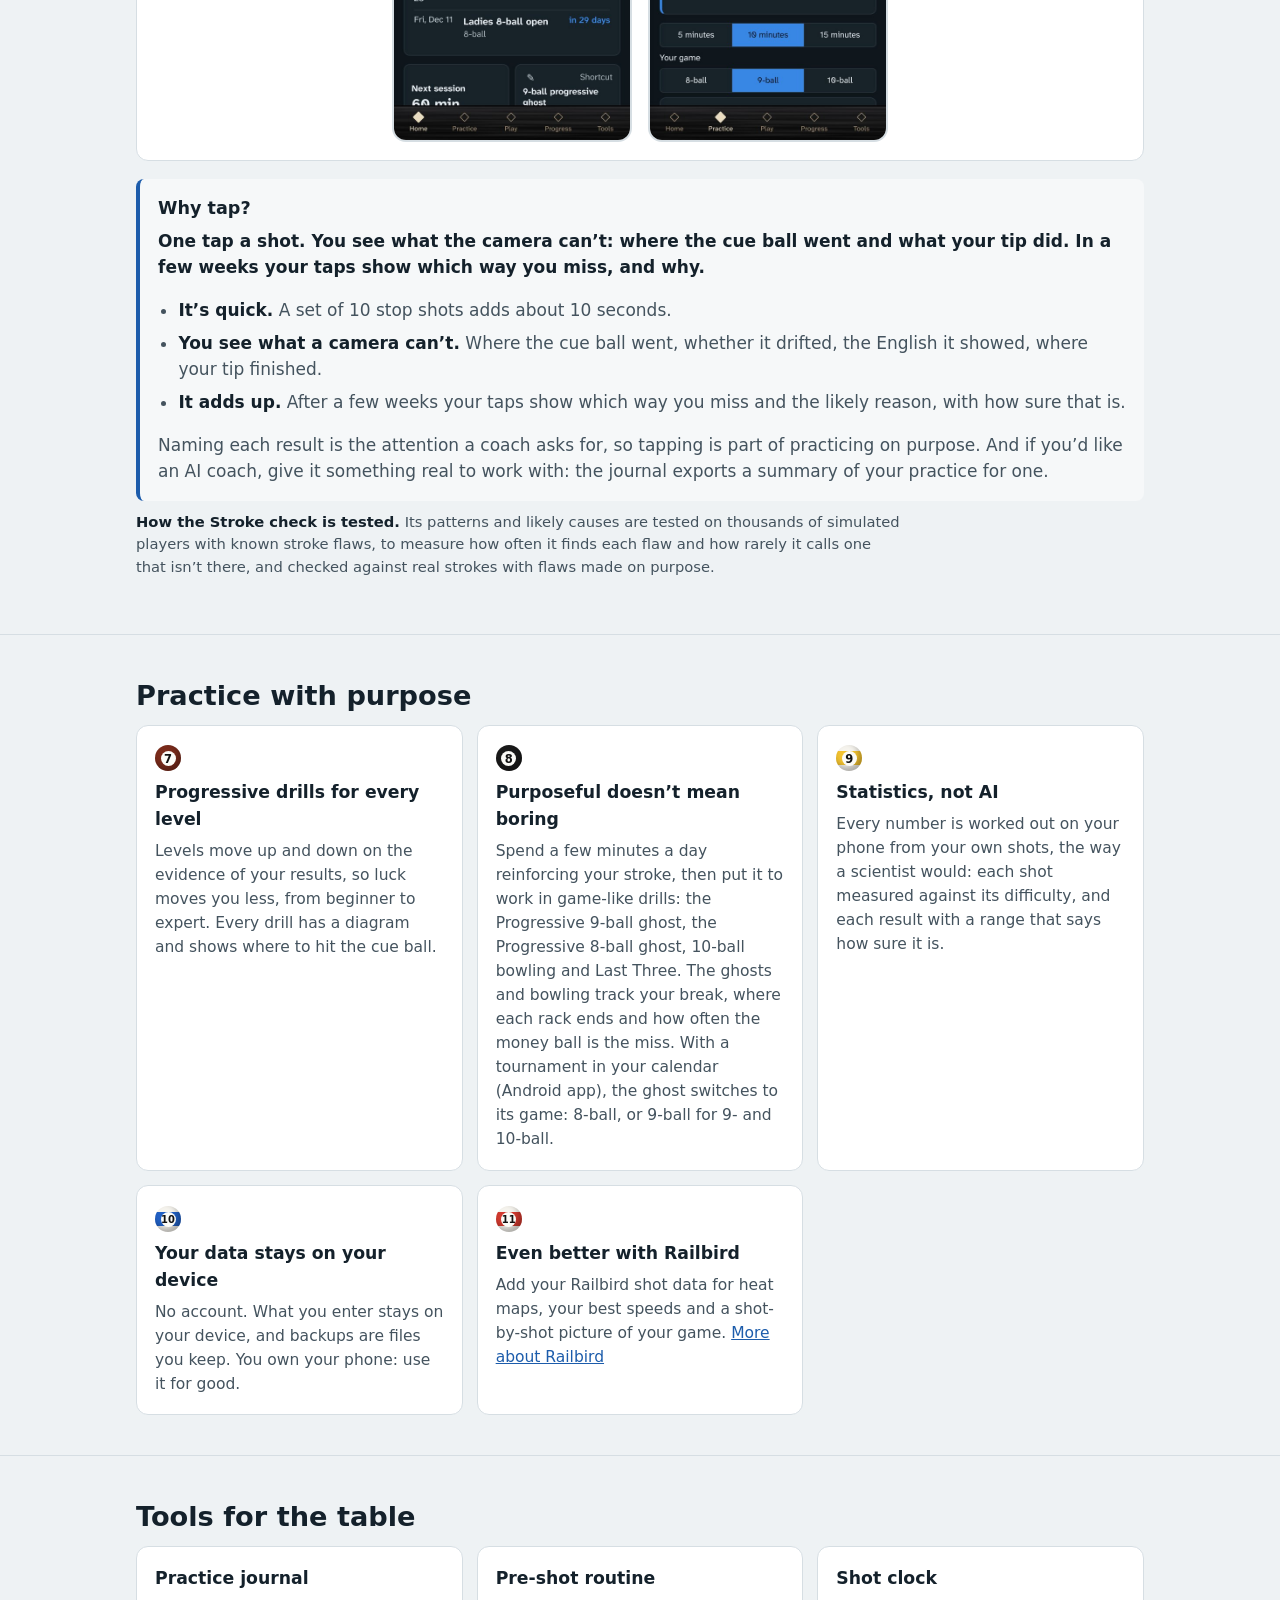
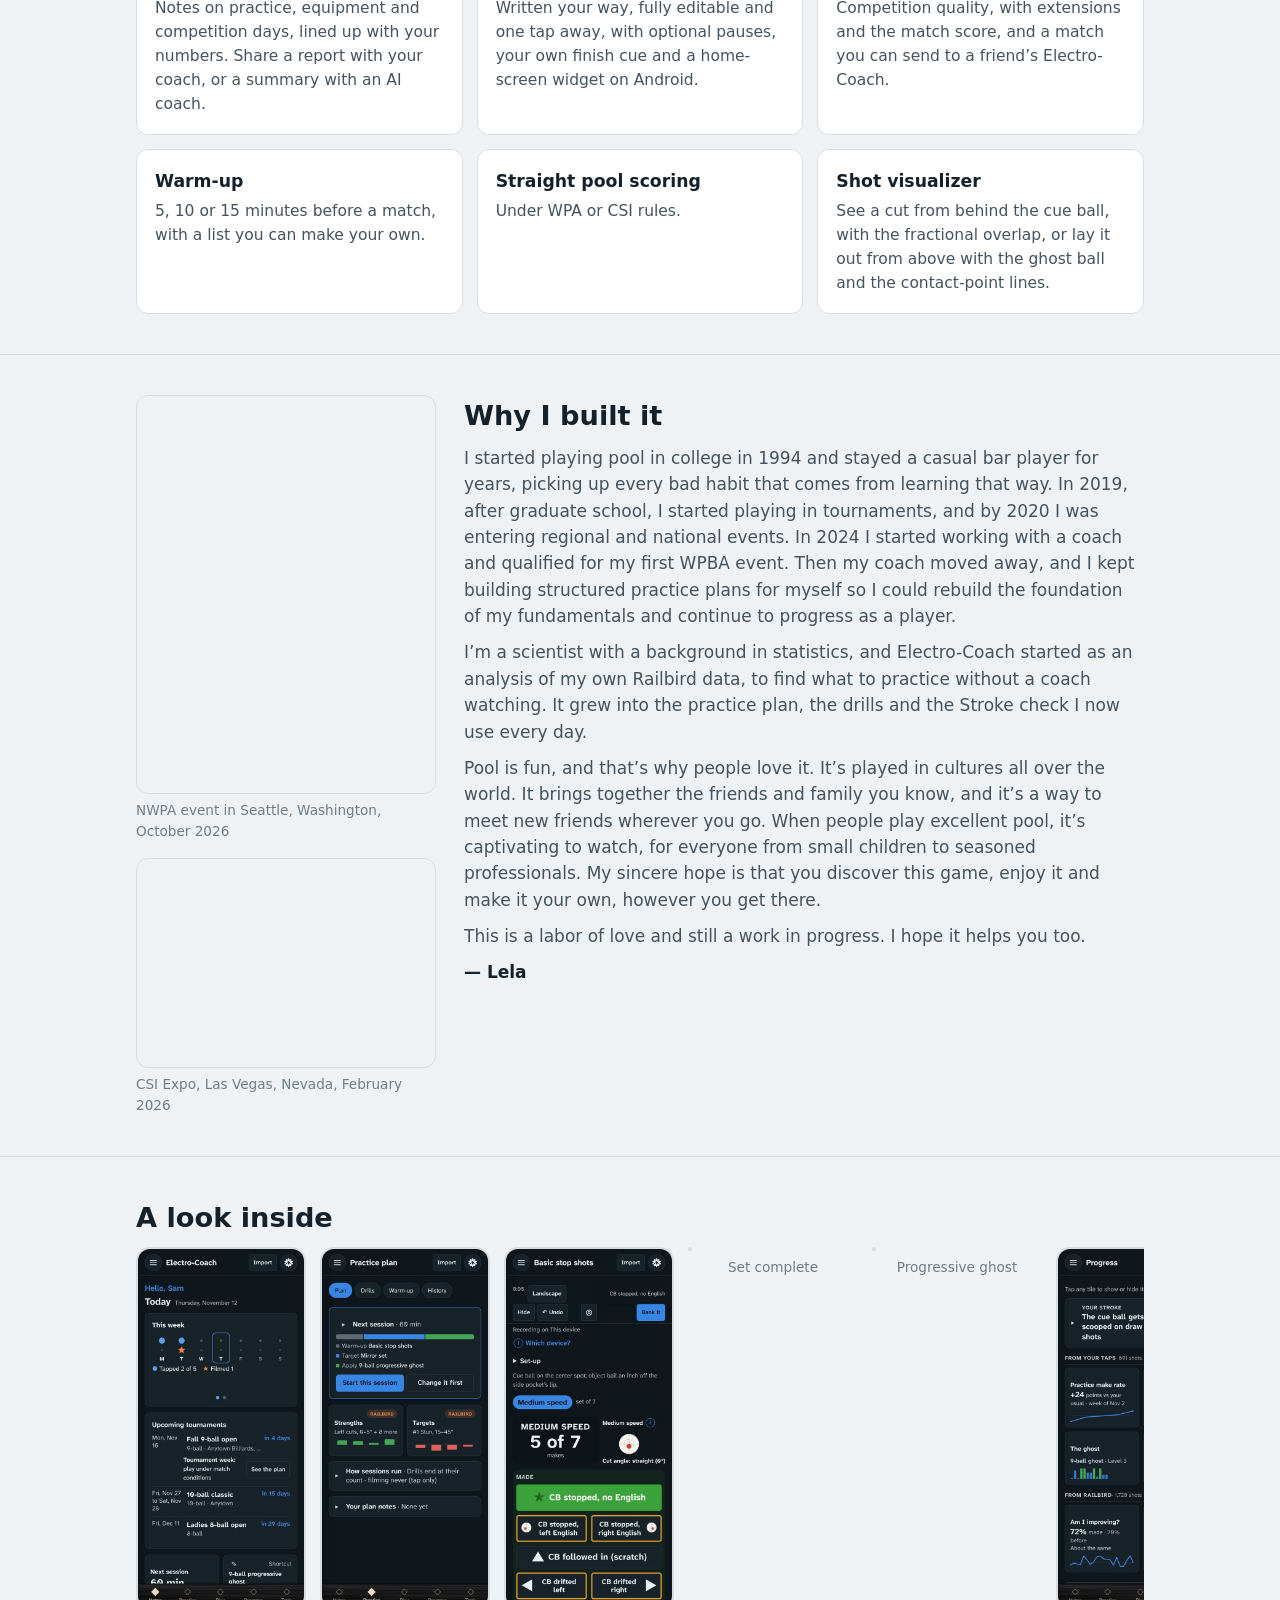
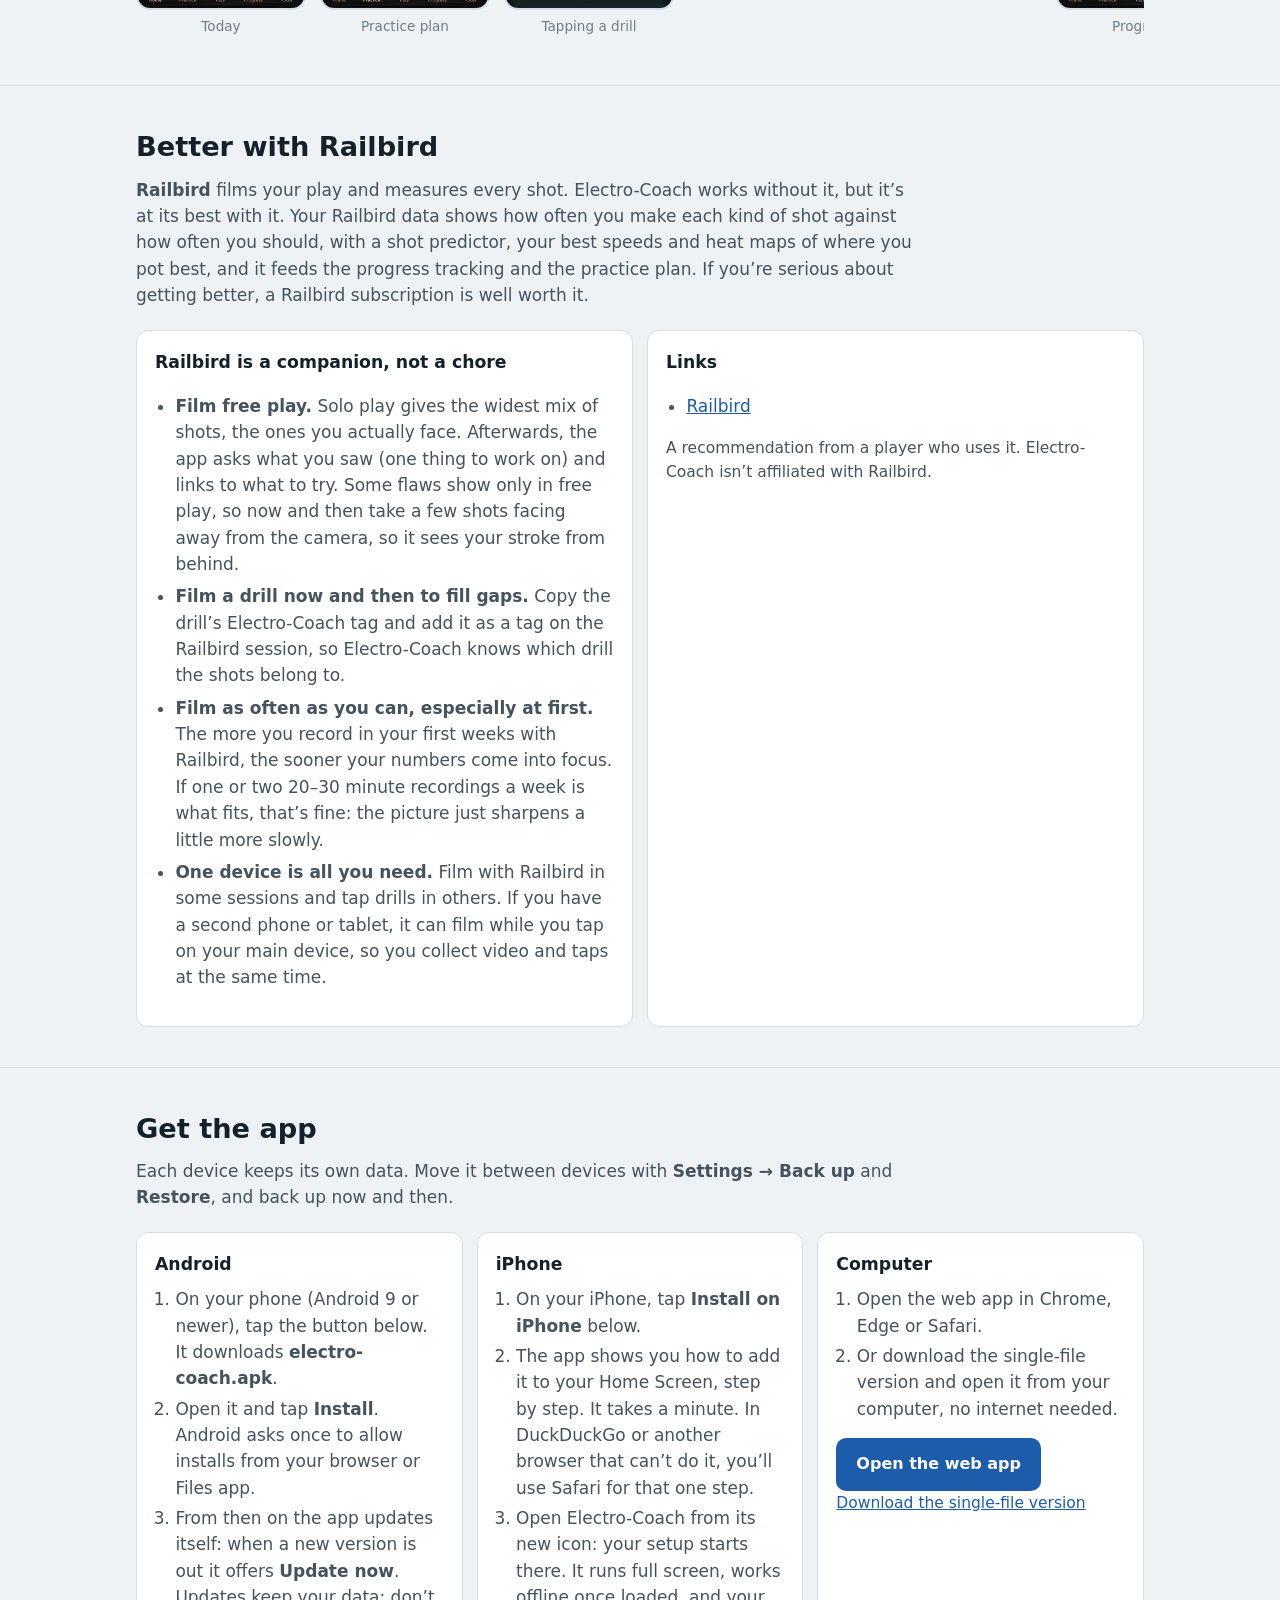
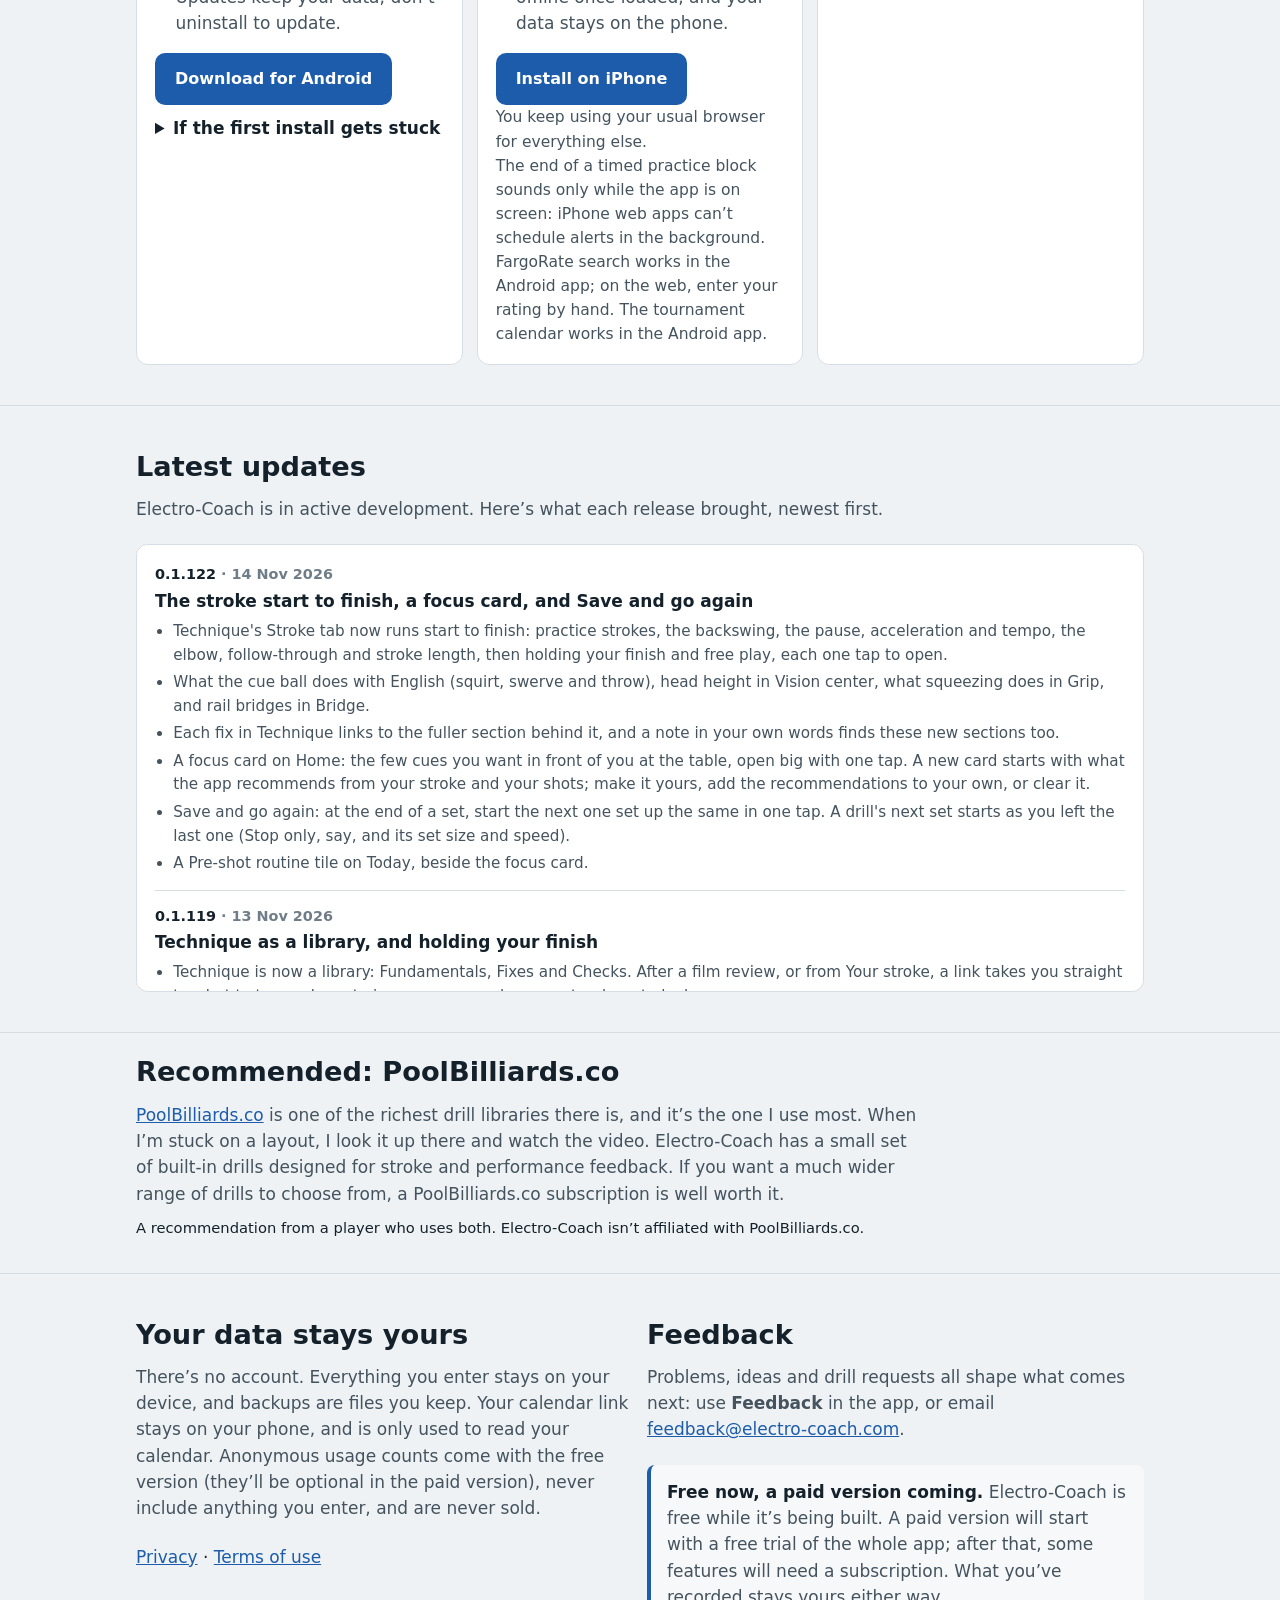
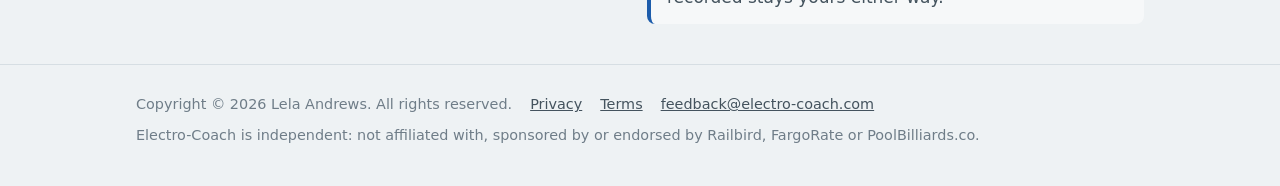
==== commit c1fb91fd: "Old address for 0.1.122: the same site as electro-coach.com, with its moved banner The same website " ====
--- a/index.html
+++ b/index.html
@@ -6,7 +6,7 @@
 <meta http-equiv="Content-Security-Policy" content="default-src 'self'; img-src 'self' data:; style-src 'self'; font-src 'self'; script-src 'self'; connect-src https://us.aptabase.com; object-src 'none'; base-uri 'self'; form-action 'none'">
 <meta name="referrer" content="strict-origin-when-cross-origin">
 <title>Electro-Coach: pool and billiards practice coach app</title>
-<meta name="description" content="Practice with purpose. Electro-Coach is a free pool and billiards practice app for Android, iPhone and computers: tap your shots as you practice, and it reads your stroke from the results, plans what to work on next and shows whether you’re improving. Plus a shot visualizer, shot clock and pre-shot routine. No account; your data stays on your device.">
+<meta name="description" content="Practice with purpose. Electro-Coach is a free pool and billiards practice app for Android, iPhone and computers: tap your shots as you practice, and it reads your stroke from the results, links you to the fix in its technique library, plans what to work on next and shows whether you’re improving. Plus a shot visualizer, shot clock and pre-shot routine. No account; your data stays on your device.">
 <meta name="keywords" content="pool practice app, billiards practice app, pool drills, billiards drills, 8-ball, 9-ball, 10-ball, stroke feedback, cue ball control, draw shot, follow shot, stop shot, shot visualizer, cut angle, ghost ball, aiming, pre-shot routine, shot clock, Railbird, practice plan, pool training">
 <meta name="author" content="Lela Andrews">
 <meta name="robots" content="noindex">
@@ -15,7 +15,7 @@
 <meta property="og:type" content="website">
 <meta property="og:site_name" content="Electro-Coach">
 <meta property="og:title" content="Electro-Coach: pool and billiards practice coach app">
-<meta property="og:description" content="Practice with purpose. Tap your shots as you practice: Electro-Coach reads your stroke, plans what to work on next and shows whether you’re improving. Free, no account.">
+<meta property="og:description" content="Practice with purpose. Tap your shots as you practice: Electro-Coach reads your stroke, shows you how to fix it, plans what to work on next and shows whether you’re improving. Free, no account.">
 <meta property="og:url" content="https://electro-coach.com/">
 <meta property="og:image" content="https://electro-coach.com/images/og.jpg">
 <meta property="og:image:width" content="1200">
@@ -23,9 +23,9 @@
 <meta property="og:image:alt" content="Electro-Coach, a pool practice coach: the Warm-up plan for a tournament week and the Stroke check on a phone">
 <meta name="twitter:card" content="summary_large_image">
 <meta name="twitter:title" content="Electro-Coach: pool and billiards practice coach app">
-<meta name="twitter:description" content="Practice with purpose. Tap your shots; Electro-Coach reads your stroke, plans what to practice and shows whether you’re improving. Free, no account.">
+<meta name="twitter:description" content="Practice with purpose. Tap your shots; Electro-Coach reads your stroke, shows you how to fix it, plans what to practice and shows whether you’re improving. Free, no account.">
 <meta name="twitter:image" content="https://electro-coach.com/images/og.jpg">
-<script type="application/ld+json">{"@context": "https://schema.org", "@type": "SoftwareApplication", "name": "Electro-Coach", "url": "https://electro-coach.com/", "applicationCategory": "SportsApplication", "operatingSystem": "Android, iOS (web app), Windows, macOS, Linux (web)", "description": "A pool and billiards practice coach: structured practice plans, drills you log with a tap, stroke feedback from drill results, a shot visualizer, a tournament shot clock, a pre-shot routine and progress tracking from Railbird shot data.", "image": "https://electro-coach.com/images/og.jpg", "screenshot": ["https://electro-coach.com/images/home.jpg", "https://electro-coach.com/images/tap.jpg", "https://electro-coach.com/images/stroke.jpg"], "offers": {"@type": "Offer", "price": "0", "priceCurrency": "USD"}, "author": {"@type": "Person", "name": "Lela Andrews"}, "downloadUrl": "https://github.com/lvandrews/Electro-Coach/releases/latest/download/electro-coach.apk", "featureList": ["Practice plans with block timers", "Pool drills logged with a tap", "Stroke feedback from drill results", "Shot visualizer: cut angle, ghost ball, contact point", "Progressive ghost run-out practice", "Tournament shot clock and straight pool scoring", "Pre-shot routine", "Progress, heat maps and shot model from Railbird data", "Practice journal", "Tournament calendar and tournament week", "Match score", "Warm-up"]}</script>
+<script type="application/ld+json">{"@context": "https://schema.org", "@type": "SoftwareApplication", "name": "Electro-Coach", "url": "https://electro-coach.com/", "applicationCategory": "SportsApplication", "operatingSystem": "Android, iOS (web app), Windows, macOS, Linux (web)", "description": "A pool and billiards practice coach: structured practice plans, drills you log with a tap, stroke feedback from drill results, a shot visualizer, a tournament shot clock, a pre-shot routine and progress tracking from Railbird shot data.", "image": "https://electro-coach.com/images/og.jpg", "screenshot": ["https://electro-coach.com/images/home.jpg", "https://electro-coach.com/images/tap.jpg", "https://electro-coach.com/images/stroke.jpg"], "offers": {"@type": "Offer", "price": "0", "priceCurrency": "USD"}, "author": {"@type": "Person", "name": "Lela Andrews"}, "downloadUrl": "https://github.com/lvandrews/Electro-Coach/releases/latest/download/electro-coach.apk", "featureList": ["Practice plans with block timers", "Pool drills logged with a tap", "Stroke feedback from drill results", "Shot visualizer: cut angle, ghost ball, contact point", "Progressive ghost run-out practice", "Tournament shot clock and straight pool scoring", "Pre-shot routine", "Progress, heat maps and shot model from Railbird data", "Practice journal", "Tournament calendar and tournament week", "Match score", "Warm-up", "Technique library: fundamentals, fixes and checks, linked from your stroke and film reviews", "Film review after each filming session"]}</script>
 <meta name="theme-color" content="#2c1d14">
 <link rel="icon" href="images/icon-192.png">
 <link rel="apple-touch-icon" href="images/apple-touch-icon.png">
@@ -51,7 +51,7 @@
     <div>
       <h1>Practice with purpose.</h1>
       <p class="tagline">A pool practice coach that keeps you honest.</p>
-      <p class="lede">Tap your shots as you practice. Electro-Coach reads your stroke from the results, tells you what to work on next, shows whether you’re improving and, in the Android app, plans your week around your tournaments. For every player, from beginner to expert.</p>
+      <p class="lede">Tap your shots as you practice. Electro-Coach reads your stroke from the results, shows you how to fix it, tells you what to work on next, shows whether you’re improving and, in the Android app, plans your week around your tournaments. For every player, from beginner to expert.</p>
       <h2 class="start-h">Get started</h2>
       <ol class="start">
         <li>Download Electro-Coach for Android, iPhone or your computer.</li>
@@ -78,10 +78,11 @@
     <h2>How it works</h2>
     <div class="steps">
       <div class="card step"><div class="ball b1"><span>1</span></div><h3>Tap as you play</h3><p>Each shot is one tap: made, missed left or right, what the cue ball did. It’s even easier than it sounds, and you never leave the table.</p><img src="images/tap.jpg" alt="A drill’s tap screen: 5 of 7 makes, with big buttons for where the cue ball went" width="540" height="1168" loading="lazy"></div>
-      <div class="card step"><div class="ball b2"><span>2</span></div><h3>Your stroke, checked</h3><p>Strong fundamentals win matches. Your taps add up: when misses lean one way, stop shots drift or draw dies at the rail, the Stroke check shows the pattern, how sure it is, the likely causes and a drill to work on it. Your stroke as a table puts stop, follow and draw shots side by side.</p><img src="images/stroke.jpg" alt="Stroke check: the cue ball gets scooped on draw shots, with the likely cause, the tip dropping through contact" width="540" height="1168" loading="lazy"></div>
+      <div class="card step"><div class="ball b2"><span>2</span></div><h3>Your stroke, checked</h3><p>Strong fundamentals win matches. Your taps add up: when misses lean one way, stop shots drift or draw dies at the rail, the Stroke check shows the pattern, how sure it is, the likely causes, a drill to work on it, and a link to the fix in Technique. Your stroke as a table puts stop, follow and draw shots side by side.</p><img src="images/stroke.jpg" alt="Stroke check: the cue ball gets scooped on draw shots, with the likely cause, the tip dropping through contact" width="540" height="1168" loading="lazy"></div>
       <div class="card step"><div class="ball b3"><span>3</span></div><h3>A plan that fits your time</h3><p>Each 20–180 minute session has a warm-up, a stroke drill, a drill for the shots costing you the most and a game-like finish. It suggests drills that fill gaps in your data, so the picture keeps getting sharper.</p><img src="images/plan.jpg" alt="Practice plan: the next session, 60 minutes, with its warm-up, target and apply blocks" width="540" height="1168" loading="lazy"></div>
       <div class="card step"><div class="ball b4"><span>4</span></div><h3>Am I improving?</h3><p>Your history over time, each point with a range that says how sure it is, so real progress shows and one bad night doesn’t fool you. Progress keeps what your taps show and what Railbird shows apart, with your practice time against your weekly goal and your drills’ levels.</p><img src="images/progress.jpg" alt="Progress: your stroke, then tiles from your taps and from Railbird" width="540" height="1168" loading="lazy"></div>
-      <div class="card step wide"><div class="ball b5"><span>5</span></div><h3>Plan around your tournaments</h3><p>Link the calendar that holds your pool events (Google, Outlook or Apple) and your tournaments show on Today, with the place and the game. From five days out, Warm-up has a plan that changes as the day gets closer: match conditions first, then sharpening, then your warm-up on the day. Afterwards, a one-minute debrief shapes the next one. In the Android app; your calendar link is only ever sent to your calendar’s own service.</p><div class="step-pair"><img src="images/home.jpg" alt="Today: the upcoming tournaments, the next one in 4 days with its tournament week" width="540" height="1168" loading="lazy"><img src="images/warmup.jpg" alt="Warm-up, four days before a 9-ball tournament: play under match conditions, with the ghost, Last Three, ten breaks and position work from last time" width="540" height="1168" loading="lazy"></div></div>
+      <div class="card step wide"><div class="ball b5"><span>5</span></div><h3>From what’s wrong to what to try</h3><p>Technique is a library: the fundamentals (stance, vision center, grip, bridge and stroke), fixes for what you see, and checks you can do at the table to find out what’s really happening. When your taps or your film review point to something, the app links straight to the fix, so the advice stays short while you practice and the detail is one tap away. Write a note in your own words and it suggests where to look.</p><div class="step-pair"><img src="images/technique.jpg" alt="Technique, Fixes: the hand comes away from the body, with what it looks like, why, what to try and its links" width="540" height="1168" loading="lazy"><img src="images/filmreview.jpg" alt="Film review the day after filming: what did you see on the film? One thing to work on" width="540" height="1168" loading="lazy"></div></div>
+      <div class="card step wide"><div class="ball b6"><span>6</span></div><h3>Plan around your tournaments</h3><p>Link the calendar that holds your pool events (Google, Outlook or Apple) and your tournaments show on Today, with the place and the game. From five days out, Warm-up has a plan that changes as the day gets closer: match conditions first, then sharpening, then your warm-up on the day. Afterwards, a one-minute debrief shapes the next one. In the Android app; your calendar link is only ever sent to your calendar’s own service.</p><div class="step-pair"><img src="images/home.jpg" alt="Today: the upcoming tournaments, the next one in 4 days with its tournament week" width="540" height="1168" loading="lazy"><img src="images/warmup.jpg" alt="Warm-up, four days before a 9-ball tournament: play under match conditions, with the ghost, Last Three, ten breaks and position work from last time" width="540" height="1168" loading="lazy"></div></div>
     </div>
 
     <div class="whytap">
@@ -102,11 +103,11 @@
   <div class="wrap">
     <h2>Practice with purpose</h2>
     <div class="grid">
-      <div class="card"><div class="ball b6"><span>6</span></div><h3>Progressive drills for every level</h3><p>Levels move up and down on the evidence of your results, so luck moves you less, from beginner to expert. Every drill has a diagram and shows where to hit the cue ball.</p></div>
-      <div class="card"><div class="ball b7"><span>7</span></div><h3>Purposeful doesn’t mean boring</h3><p>Spend a few minutes a day reinforcing your stroke, then put it to work in game-like drills: the Progressive 9-ball ghost, the Progressive 8-ball ghost, 10-ball bowling and Last Three. The ghosts and bowling track your break, where each rack ends and how often the money ball is the miss. With a tournament in your calendar (Android app), the ghost switches to its game: 8-ball, or 9-ball for 9- and 10-ball.</p></div>
-      <div class="card"><div class="ball b8"><span>8</span></div><h3>Statistics, not AI</h3><p>Every number is worked out on your phone from your own shots, the way a scientist would: each shot measured against its difficulty, and each result with a range that says how sure it is.</p></div>
-      <div class="card"><div class="ball b9"><span>9</span></div><h3>Your data stays on your device</h3><p>No account. What you enter stays on your device, and backups are files you keep. You own your phone: use it for good.</p></div>
-      <div class="card"><div class="ball b10"><span>10</span></div><h3>Even better with Railbird</h3><p>Add your Railbird shot data for heat maps, your best speeds and a shot-by-shot picture of your game. <a href="#railbird">More about Railbird</a></p></div>
+      <div class="card"><div class="ball b7"><span>7</span></div><h3>Progressive drills for every level</h3><p>Levels move up and down on the evidence of your results, so luck moves you less, from beginner to expert. Every drill has a diagram and shows where to hit the cue ball.</p></div>
+      <div class="card"><div class="ball b8"><span>8</span></div><h3>Purposeful doesn’t mean boring</h3><p>Spend a few minutes a day reinforcing your stroke, then put it to work in game-like drills: the Progressive 9-ball ghost, the Progressive 8-ball ghost, 10-ball bowling and Last Three. The ghosts and bowling track your break, where each rack ends and how often the money ball is the miss. With a tournament in your calendar (Android app), the ghost switches to its game: 8-ball, or 9-ball for 9- and 10-ball.</p></div>
+      <div class="card"><div class="ball b9"><span>9</span></div><h3>Statistics, not AI</h3><p>Every number is worked out on your phone from your own shots, the way a scientist would: each shot measured against its difficulty, and each result with a range that says how sure it is.</p></div>
+      <div class="card"><div class="ball b10"><span>10</span></div><h3>Your data stays on your device</h3><p>No account. What you enter stays on your device, and backups are files you keep. You own your phone: use it for good.</p></div>
+      <div class="card"><div class="ball b11"><span>11</span></div><h3>Even better with Railbird</h3><p>Add your Railbird shot data for heat maps, your best speeds and a shot-by-shot picture of your game. <a href="#railbird">More about Railbird</a></p></div>
     </div>
   </div>
 </section>
@@ -116,7 +117,7 @@
     <h2>Tools for the table</h2>
     <div class="grid tools">
       <div class="card"><h3>Practice journal</h3><p>Notes on practice, equipment and competition days, lined up with your numbers. Share a report with your coach, or a summary with an AI coach.</p></div>
-      <div class="card"><h3>Pre-shot routine</h3><p>Written your way, fully editable and one tap away, with a home-screen widget on Android.</p></div>
+      <div class="card"><h3>Pre-shot routine</h3><p>Written your way, fully editable and one tap away, with optional pauses, your own finish cue and a home-screen widget on Android.</p></div>
       <div class="card"><h3>Shot clock</h3><p>Competition quality, with extensions and the match score, and a match you can send to a friend’s Electro-Coach.</p></div>
       <div class="card"><h3>Warm-up</h3><p>5, 10 or 15 minutes before a match, with a list you can make your own.</p></div>
       <div class="card"><h3>Straight pool scoring</h3><p>Under WPA or CSI rules.</p></div>
@@ -159,6 +160,8 @@
       <figure><img src="images/ghost.jpg" alt="Progressive 9-ball ghost: tap the balls that went in on the break" loading="lazy"><figcaption>Progressive ghost</figcaption></figure>
       <figure><img src="images/progress.jpg" alt="Progress: what your taps show and what Railbird shows, in two groups" loading="lazy"><figcaption>Progress</figcaption></figure>
       <figure><img src="images/stroketable.jpg" alt="Your stroke as a table: stop, follow and draw shots by misses, English, scoops and drift" loading="lazy"><figcaption>Your stroke as a table</figcaption></figure>
+      <figure><img src="images/technique.jpg" alt="Technique, Fixes: what you see, with the hand coming away from the body open" loading="lazy"><figcaption>Technique</figcaption></figure>
+      <figure><img src="images/filmreview.jpg" alt="Film review: what did you see on the film? One thing to work on" loading="lazy"><figcaption>Film review</figcaption></figure>
       <figure><img src="images/drills.jpg" alt="Drills: each drill’s level, how you do now and the change" loading="lazy"><figcaption>Drills</figcaption></figure>
       <figure><img src="images/warmup.jpg" alt="Warm-up with the tournament week: the plan four days out" loading="lazy"><figcaption>Tournament week</figcaption></figure>
       <figure><img src="images/table.jpg" alt="Table heat map: your chance of potting from each spot" loading="lazy"><figcaption>Heat map</figcaption></figure>
@@ -178,7 +181,7 @@
       <div class="card">
         <h3>Railbird is a companion, not a chore</h3>
         <ul class="plain">
-          <li><b>Film free play.</b> Solo play gives the widest mix of shots, the ones you actually face. Then watch the recording for one thing in your mechanics to work on.</li>
+          <li><b>Film free play.</b> Solo play gives the widest mix of shots, the ones you actually face. Afterwards, the app asks what you saw (one thing to work on) and links to what to try. Some flaws show only in free play, so now and then take a few shots facing away from the camera, so it sees your stroke from behind.</li>
           <li><b>Film a drill now and then to fill gaps.</b> Copy the drill’s Electro-Coach tag and add it as a tag on the Railbird session, so Electro-Coach knows which drill the shots belong to.</li>
           <li><b>Film as often as you can, especially at first.</b> The more you record in your first weeks with Railbird, the sooner your numbers come into focus. If one or two 20–30 minute recordings a week is what fits, that’s fine: the picture just sharpens a little more slowly.</li>
           <li><b>One device is all you need.</b> Film with Railbird in some sessions and tap drills in others. If you have a second phone or tablet, it can film while you tap on your main device, so you collect video and taps at the same time.</li>
@@ -247,6 +250,7 @@
     <h2>Latest updates</h2>
     <p class="sub">Electro-Coach is in active development. Here’s what each release brought, newest first.</p>
     <div class="updates" tabindex="0" role="region" aria-label="Release notes, newest first">
+<article class="update"><h3><span class="ver">0.1.122</span> · <time datetime="2026-11-14">14 Nov 2026</time></h3><p class="u-title">The stroke start to finish, a focus card, and Save and go again</p><ul><li>Technique&#x27;s Stroke tab now runs start to finish: practice strokes, the backswing, the pause, acceleration and tempo, the elbow, follow-through and stroke length, then holding your finish and free play, each one tap to open.</li><li>What the cue ball does with English (squirt, swerve and throw), head height in Vision center, what squeezing does in Grip, and rail bridges in Bridge.</li><li>Each fix in Technique links to the fuller section behind it, and a note in your own words finds these new sections too.</li><li>A focus card on Home: the few cues you want in front of you at the table, open big with one tap. A new card starts with what the app recommends from your stroke and your shots; make it yours, add the recommendations to your own, or clear it.</li><li>Save and go again: at the end of a set, start the next one set up the same in one tap. A drill&#x27;s next set starts as you left the last one (Stop only, say, and its set size and speed).</li><li>A Pre-shot routine tile on Today, beside the focus card.</li></ul></article>
 <article class="update"><h3><span class="ver">0.1.119</span> · <time datetime="2026-11-13">13 Nov 2026</time></h3><p class="u-title">Technique as a library, and holding your finish</p><ul><li>Technique is now a library: Fundamentals, Fixes and Checks. After a film review, or from Your stroke, a link takes you straight to what to try, and a note in your own words suggests where to look.</li><li>Holding your finish: a new film answer for a hand that comes away from your body, and in Technique, a clear lane for the cue, your own finish checkpoint, and how to keep it in free play.</li><li>Filming your free play: a few shots facing away from the camera show whether your hand stays beside your body. When Your stroke suspects it, the plan&#x27;s filmed block is free play for your finish.</li><li>Your finish cue on the pre-shot routine: the chest or the side of your ribs, one tap.</li></ul></article>
 <article class="update"><h3><span class="ver">0.1.116</span> · <time datetime="2026-11-13">13 Nov 2026</time></h3><p class="u-title">Send to the developer</p><ul><li>The button that emails a “Something else” note from Your stroke now reads Send to the developer.</li></ul></article>
 <article class="update"><h3><span class="ver">0.1.115</span> · <time datetime="2026-11-12">12 Nov 2026</time></h3><p class="u-title">Filmed blocks, your stroke at a glance, an easier ghost</p><ul><li>Filmed blocks in a practice session say so first: a camera banner above Start tells you when to start Railbird, and the block before warns you that a filmed one is next.</li><li>Your stroke this session has a row for each pattern, with an arrow for the way it went against your usual.</li><li>The progressive ghosts move you up at 70% run-outs at level 3 (was 80%), 5 points less each level after.</li></ul></article>
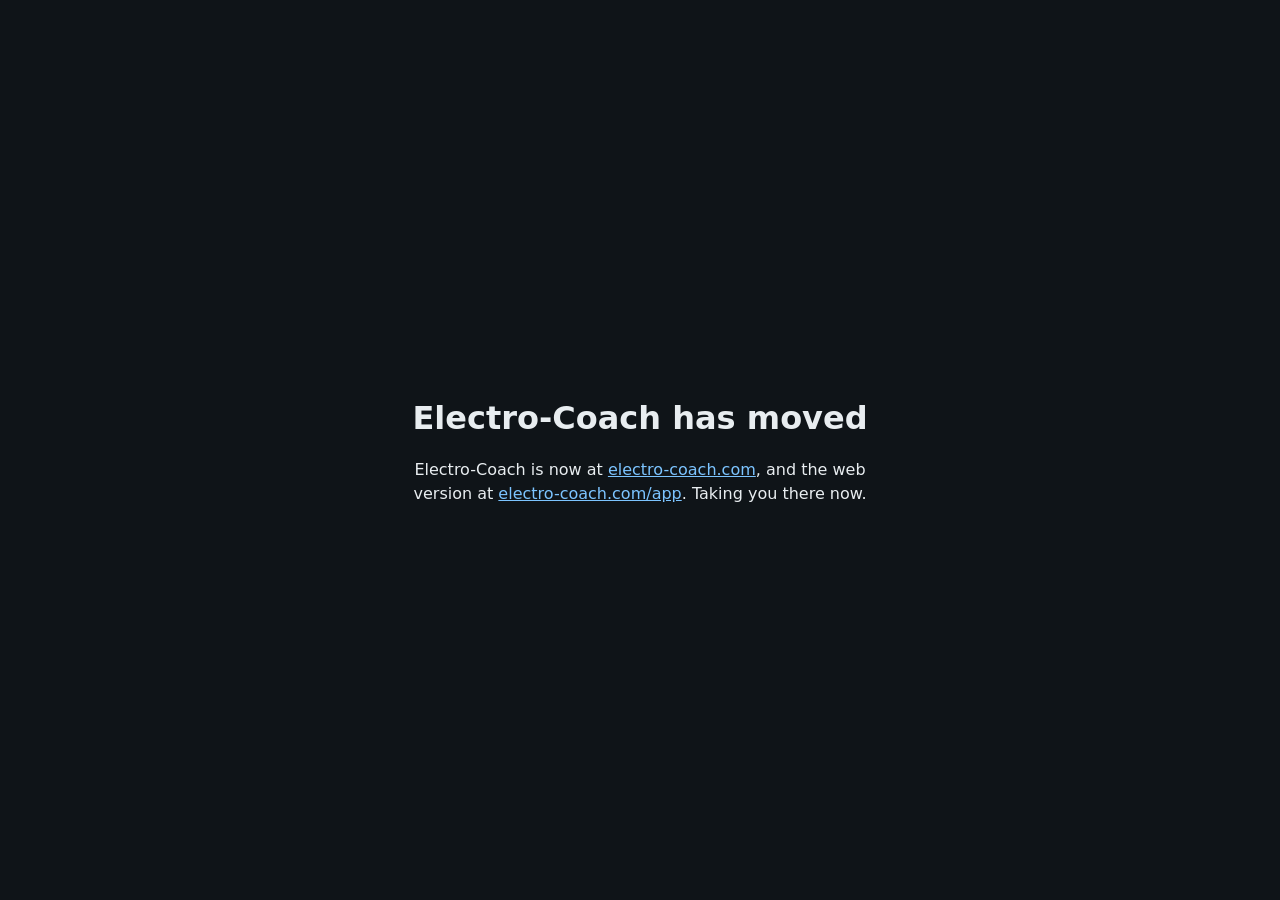
==== commit 7af4c03b: "Close the old address: a moved page to electro-coach.com The old address closed after 15 November. T" ====
--- a/index.html
+++ b/index.html
@@ -3,373 +3,17 @@
 <head>
 <meta charset="utf-8">
 <meta name="viewport" content="width=device-width, initial-scale=1">
-<meta http-equiv="Content-Security-Policy" content="default-src 'self'; img-src 'self' data:; style-src 'self'; font-src 'self'; script-src 'self'; connect-src https://us.aptabase.com; object-src 'none'; base-uri 'self'; form-action 'none'">
-<meta name="referrer" content="strict-origin-when-cross-origin">
-<title>Electro-Coach: pool and billiards practice coach app</title>
-<meta name="description" content="Practice with purpose. Electro-Coach is a free pool and billiards practice app for Android, iPhone and computers: tap your shots as you practice, and it reads your stroke from the results, links you to the fix in its technique library, plans what to work on next and shows whether you’re improving. Plus a shot visualizer, shot clock and pre-shot routine. No account; your data stays on your device.">
-<meta name="keywords" content="pool practice app, billiards practice app, pool drills, billiards drills, 8-ball, 9-ball, 10-ball, stroke feedback, cue ball control, draw shot, follow shot, stop shot, shot visualizer, cut angle, ghost ball, aiming, pre-shot routine, shot clock, Railbird, practice plan, pool training">
-<meta name="author" content="Lela Andrews">
 <meta name="robots" content="noindex">
-<meta name="google-site-verification" content="Ed6VrXOjHYLrmr9KXiFnVcND1IwPHuv5Wz7ohvUARmg">
+<meta http-equiv="Content-Security-Policy" content="default-src 'none'; style-src 'unsafe-inline'; base-uri 'none'; form-action 'none'">
 <link rel="canonical" href="https://electro-coach.com/">
-<meta property="og:type" content="website">
-<meta property="og:site_name" content="Electro-Coach">
-<meta property="og:title" content="Electro-Coach: pool and billiards practice coach app">
-<meta property="og:description" content="Practice with purpose. Tap your shots as you practice: Electro-Coach reads your stroke, shows you how to fix it, plans what to work on next and shows whether you’re improving. Free, no account.">
-<meta property="og:url" content="https://electro-coach.com/">
-<meta property="og:image" content="https://electro-coach.com/images/og.jpg">
-<meta property="og:image:width" content="1200">
-<meta property="og:image:height" content="630">
-<meta property="og:image:alt" content="Electro-Coach, a pool practice coach: the Warm-up plan for a tournament week and the Stroke check on a phone">
-<meta name="twitter:card" content="summary_large_image">
-<meta name="twitter:title" content="Electro-Coach: pool and billiards practice coach app">
-<meta name="twitter:description" content="Practice with purpose. Tap your shots; Electro-Coach reads your stroke, shows you how to fix it, plans what to practice and shows whether you’re improving. Free, no account.">
-<meta name="twitter:image" content="https://electro-coach.com/images/og.jpg">
-<script type="application/ld+json">{"@context": "https://schema.org", "@type": "SoftwareApplication", "name": "Electro-Coach", "url": "https://electro-coach.com/", "applicationCategory": "SportsApplication", "operatingSystem": "Android, iOS (web app), Windows, macOS, Linux (web)", "description": "A pool and billiards practice coach: structured practice plans, drills you log with a tap, stroke feedback from drill results, a shot visualizer, a tournament shot clock, a pre-shot routine and progress tracking from Railbird shot data.", "image": "https://electro-coach.com/images/og.jpg", "screenshot": ["https://electro-coach.com/images/home.jpg", "https://electro-coach.com/images/tap.jpg", "https://electro-coach.com/images/stroke.jpg"], "offers": {"@type": "Offer", "price": "0", "priceCurrency": "USD"}, "author": {"@type": "Person", "name": "Lela Andrews"}, "downloadUrl": "https://github.com/lvandrews/Electro-Coach/releases/latest/download/electro-coach.apk", "featureList": ["Practice plans with block timers", "Pool drills logged with a tap", "Stroke feedback from drill results", "Shot visualizer: cut angle, ghost ball, contact point", "Progressive ghost run-out practice", "Tournament shot clock and straight pool scoring", "Pre-shot routine", "Progress, heat maps and shot model from Railbird data", "Practice journal", "Tournament calendar and tournament week", "Match score", "Warm-up", "Technique library: fundamentals, fixes and checks, linked from your stroke and film reviews", "Film review after each filming session"]}</script>
-<meta name="theme-color" content="#2c1d14">
-<link rel="icon" href="images/icon-192.png">
-<link rel="apple-touch-icon" href="images/apple-touch-icon.png">
-<link rel="stylesheet" href="style.css">
+<meta http-equiv="refresh" content="3; url=https://electro-coach.com/">
+<title>Electro-Coach has moved</title>
+<style>body{font-family:system-ui,sans-serif;background:#0f1418;color:#e8edf0;display:grid;place-items:center;min-height:100vh;margin:0;padding:24px;box-sizing:border-box;text-align:center}a{color:#7cc4ff}p{max-width:30em;line-height:1.5}</style>
 </head>
 <body>
-<div class="moved" role="region" aria-label="Moved"><div class="wrap"><b>Electro-Coach has moved to <a href="https://electro-coach.com/">electro-coach.com</a>.</b> Use the web version here? Open it and tap <b>Move my data</b> before 15 November 2026, when this address closes.</div></div>
-<header class="top">
-  <div class="wrap">
-    <a class="brand" href="#"><img src="images/icon-192.png" alt="">Electro-Coach</a>
-    <nav aria-label="Sections">
-      <a class="opt" href="#how">How it works</a>
-      <a href="#get">Get the app</a>
-      <a class="opt" href="#railbird">Railbird</a>
-      <a class="opt" href="#updates">Updates</a>
-      <a href="#privacy">Privacy</a>
-    </nav>
-  </div>
-</header>
-
-<div class="hero">
-  <div class="wrap">
-    <div>
-      <h1>Practice with purpose.</h1>
-      <p class="tagline">A pool practice coach that keeps you honest.</p>
-      <p class="lede">Tap your shots as you practice. Electro-Coach reads your stroke from the results, shows you how to fix it, tells you what to work on next, shows whether you’re improving and, in the Android app, plans your week around your tournaments. For every player, from beginner to expert.</p>
-      <h2 class="start-h">Get started</h2>
-      <ol class="start">
-        <li>Download Electro-Coach for Android, iPhone or your computer.</li>
-        <li>Start practicing: pick a drill, or let the plan pick one, and tap each shot.</li>
-        <li>Add your <a class="on-felt" href="#railbird">Railbird</a> data, if you have it, for even more analysis and feedback.</li>
-      </ol>
-      <div class="get">
-        <a class="btn primary" href="#android">Download for Android</a>
-        <a class="btn ghost" href="#iphone">iPhone</a>
-        <a class="btn ghost" href="#computer">Computer</a>
-      </div>
-      <small>Free. No account. Your data stays on your device.</small>
-    </div>
-    <div class="shots" aria-hidden="true">
-      <img src="images/home.jpg" alt="" width="540" height="1168">
-      <img src="images/tap.jpg" alt="" width="540" height="1168">
-    </div>
-  </div>
-</div>
-
 <main>
-<section id="how">
-  <div class="wrap">
-    <h2>How it works</h2>
-    <div class="steps">
-      <div class="card step"><div class="ball b1"><span>1</span></div><h3>Tap as you play</h3><p>Each shot is one tap: made, missed left or right, what the cue ball did. It’s even easier than it sounds, and you never leave the table.</p><img src="images/tap.jpg" alt="A drill’s tap screen: 5 of 7 makes, with big buttons for where the cue ball went" width="540" height="1168" loading="lazy"></div>
-      <div class="card step"><div class="ball b2"><span>2</span></div><h3>Your stroke, checked</h3><p>Strong fundamentals win matches. Your taps add up: when misses lean one way, stop shots drift or draw dies at the rail, the Stroke check shows the pattern, how sure it is, the likely causes, a drill to work on it, and a link to the fix in Technique. Your stroke as a table puts stop, follow and draw shots side by side.</p><img src="images/stroke.jpg" alt="Stroke check: the cue ball gets scooped on draw shots, with the likely cause, the tip dropping through contact" width="540" height="1168" loading="lazy"></div>
-      <div class="card step"><div class="ball b3"><span>3</span></div><h3>A plan that fits your time</h3><p>Each 20–180 minute session has a warm-up, a stroke drill, a drill for the shots costing you the most and a game-like finish. It suggests drills that fill gaps in your data, so the picture keeps getting sharper.</p><img src="images/plan.jpg" alt="Practice plan: the next session, 60 minutes, with its warm-up, target and apply blocks" width="540" height="1168" loading="lazy"></div>
-      <div class="card step"><div class="ball b4"><span>4</span></div><h3>Am I improving?</h3><p>Your history over time, each point with a range that says how sure it is, so real progress shows and one bad night doesn’t fool you. Progress keeps what your taps show and what Railbird shows apart, with your practice time against your weekly goal and your drills’ levels.</p><img src="images/progress.jpg" alt="Progress: your stroke, then tiles from your taps and from Railbird" width="540" height="1168" loading="lazy"></div>
-      <div class="card step wide"><div class="ball b5"><span>5</span></div><h3>From what’s wrong to what to try</h3><p>Technique is a library: the fundamentals (stance, vision center, grip, bridge and stroke), fixes for what you see, and checks you can do at the table to find out what’s really happening. When your taps or your film review point to something, the app links straight to the fix, so the advice stays short while you practice and the detail is one tap away. Write a note in your own words and it suggests where to look.</p><div class="step-pair"><img src="images/technique.jpg" alt="Technique, Fixes: the hand comes away from the body, with what it looks like, why, what to try and its links" width="540" height="1168" loading="lazy"><img src="images/filmreview.jpg" alt="Film review the day after filming: what did you see on the film? One thing to work on" width="540" height="1168" loading="lazy"></div></div>
-      <div class="card step wide"><div class="ball b6"><span>6</span></div><h3>Plan around your tournaments</h3><p>Link the calendar that holds your pool events (Google, Outlook or Apple) and your tournaments show on Today, with the place and the game. From five days out, Warm-up has a plan that changes as the day gets closer: match conditions first, then sharpening, then your warm-up on the day. Afterwards, a one-minute debrief shapes the next one. In the Android app; your calendar link is only ever sent to your calendar’s own service.</p><div class="step-pair"><img src="images/home.jpg" alt="Today: the upcoming tournaments, the next one in 4 days with its tournament week" width="540" height="1168" loading="lazy"><img src="images/warmup.jpg" alt="Warm-up, four days before a 9-ball tournament: play under match conditions, with the ghost, Last Three, ten breaks and position work from last time" width="540" height="1168" loading="lazy"></div></div>
-    </div>
-
-    <div class="whytap">
-      <h3>Why tap?</h3>
-      <p class="lead">One tap a shot. You see what the camera can’t: where the cue ball went and what your tip did. In a few weeks your taps show which way you miss, and why.</p>
-      <ul class="plain">
-        <li><b>It’s quick.</b> A set of 10 stop shots adds about 10 seconds.</li>
-        <li><b>You see what a camera can’t.</b> Where the cue ball went, whether it drifted, the English it showed, where your tip finished.</li>
-        <li><b>It adds up.</b> After a few weeks your taps show which way you miss and the likely reason, with how sure that is.</li>
-      </ul>
-      <p>Naming each result is the attention a coach asks for, so tapping is part of practicing on purpose. And if you’d like an AI coach, give it something real to work with: the journal exports a summary of your practice for one.</p>
-    </div>
-    <p class="note tested"><b>How the Stroke check is tested.</b> Its patterns and likely causes are tested on thousands of simulated players with known stroke flaws, to measure how often it finds each flaw and how rarely it calls one that isn’t there, and checked against real strokes with flaws made on purpose.</p>
-  </div>
-</section>
-
-<section id="what">
-  <div class="wrap">
-    <h2>Practice with purpose</h2>
-    <div class="grid">
-      <div class="card"><div class="ball b7"><span>7</span></div><h3>Progressive drills for every level</h3><p>Levels move up and down on the evidence of your results, so luck moves you less, from beginner to expert. Every drill has a diagram and shows where to hit the cue ball.</p></div>
-      <div class="card"><div class="ball b8"><span>8</span></div><h3>Purposeful doesn’t mean boring</h3><p>Spend a few minutes a day reinforcing your stroke, then put it to work in game-like drills: the Progressive 9-ball ghost, the Progressive 8-ball ghost, 10-ball bowling and Last Three. The ghosts and bowling track your break, where each rack ends and how often the money ball is the miss. With a tournament in your calendar (Android app), the ghost switches to its game: 8-ball, or 9-ball for 9- and 10-ball.</p></div>
-      <div class="card"><div class="ball b9"><span>9</span></div><h3>Statistics, not AI</h3><p>Every number is worked out on your phone from your own shots, the way a scientist would: each shot measured against its difficulty, and each result with a range that says how sure it is.</p></div>
-      <div class="card"><div class="ball b10"><span>10</span></div><h3>Your data stays on your device</h3><p>No account. What you enter stays on your device, and backups are files you keep. You own your phone: use it for good.</p></div>
-      <div class="card"><div class="ball b11"><span>11</span></div><h3>Even better with Railbird</h3><p>Add your Railbird shot data for heat maps, your best speeds and a shot-by-shot picture of your game. <a href="#railbird">More about Railbird</a></p></div>
-    </div>
-  </div>
-</section>
-
-<section id="tools">
-  <div class="wrap">
-    <h2>Tools for the table</h2>
-    <div class="grid tools">
-      <div class="card"><h3>Practice journal</h3><p>Notes on practice, equipment and competition days, lined up with your numbers. Share a report with your coach, or a summary with an AI coach.</p></div>
-      <div class="card"><h3>Pre-shot routine</h3><p>Written your way, fully editable and one tap away, with optional pauses, your own finish cue and a home-screen widget on Android.</p></div>
-      <div class="card"><h3>Shot clock</h3><p>Competition quality, with extensions and the match score, and a match you can send to a friend’s Electro-Coach.</p></div>
-      <div class="card"><h3>Warm-up</h3><p>5, 10 or 15 minutes before a match, with a list you can make your own.</p></div>
-      <div class="card"><h3>Straight pool scoring</h3><p>Under WPA or CSI rules.</p></div>
-      <div class="card"><h3>Shot visualizer</h3><p>See a cut from behind the cue ball, with the fractional overlap, or lay it out from above with the ghost ball and the contact-point lines.</p></div>
-    </div>
-  </div>
-</section>
-
-<section id="why">
-  <div class="wrap why">
-    <div class="me">
-      <figure>
-        <img src="images/lela.jpg" alt="Lela racking balls at a pool tournament" width="720" height="960" loading="lazy">
-        <figcaption>NWPA event in Seattle, Washington, October 2026</figcaption>
-      </figure>
-      <figure>
-        <img src="images/lela-expo.jpg" alt="Lela down on a shot, aiming at the cue ball" width="900" height="627" loading="lazy">
-        <figcaption>CSI Expo, Las Vegas, Nevada, February 2026</figcaption>
-      </figure>
-    </div>
-    <div>
-      <h2>Why I built it</h2>
-      <p>I started playing pool in college in 1994 and stayed a casual bar player for years, picking up every bad habit that comes from learning that way. In 2019, after graduate school, I started playing in tournaments, and by 2020 I was entering regional and national events. In 2024 I started working with a coach and qualified for my first WPBA event. Then my coach moved away, and I kept building structured practice plans for myself so I could rebuild the foundation of my fundamentals and continue to progress as a player.</p>
-      <p>I’m a scientist with a background in statistics, and Electro-Coach started as an analysis of my own Railbird data, to find what to practice without a coach watching. It grew into the practice plan, the drills and the Stroke check I now use every day.</p>
-      <p>Pool is fun, and that’s why people love it. It’s played in cultures all over the world. It brings together the friends and family you know, and it’s a way to meet new friends wherever you go. When people play excellent pool, it’s captivating to watch, for everyone from small children to seasoned professionals. My sincere hope is that you discover this game, enjoy it and make it your own, however you get there.</p>
-      <p>This is a labor of love and still a work in progress. I hope it helps you too.</p>
-      <p class="sig">— Lela</p>
-    </div>
-  </div>
-</section>
-
-<section id="look">
-  <div class="wrap">
-    <h2>A look inside</h2>
-    <div class="gallery">
-      <figure><img src="images/home.jpg" alt="Today: this week’s practice and your upcoming tournaments, with the tournament week" loading="lazy"><figcaption>Today</figcaption></figure>
-      <figure><img src="images/plan.jpg" alt="Practice plan: the next session up front with its length and blocks" loading="lazy"><figcaption>Practice plan</figcaption></figure>
-      <figure><img src="images/tap.jpg" alt="A drill’s tap screen, one tap a shot" loading="lazy"><figcaption>Tapping a drill</figcaption></figure>
-      <figure><img src="images/setdone.jpg" alt="A finished set: makes, quality and where the cue ball went" loading="lazy"><figcaption>Set complete</figcaption></figure>
-      <figure><img src="images/ghost.jpg" alt="Progressive 9-ball ghost: tap the balls that went in on the break" loading="lazy"><figcaption>Progressive ghost</figcaption></figure>
-      <figure><img src="images/progress.jpg" alt="Progress: what your taps show and what Railbird shows, in two groups" loading="lazy"><figcaption>Progress</figcaption></figure>
-      <figure><img src="images/stroketable.jpg" alt="Your stroke as a table: stop, follow and draw shots by misses, English, scoops and drift" loading="lazy"><figcaption>Your stroke as a table</figcaption></figure>
-      <figure><img src="images/technique.jpg" alt="Technique, Fixes: what you see, with the hand coming away from the body open" loading="lazy"><figcaption>Technique</figcaption></figure>
-      <figure><img src="images/filmreview.jpg" alt="Film review: what did you see on the film? One thing to work on" loading="lazy"><figcaption>Film review</figcaption></figure>
-      <figure><img src="images/drills.jpg" alt="Drills: each drill’s level, how you do now and the change" loading="lazy"><figcaption>Drills</figcaption></figure>
-      <figure><img src="images/warmup.jpg" alt="Warm-up with the tournament week: the plan four days out" loading="lazy"><figcaption>Tournament week</figcaption></figure>
-      <figure><img src="images/table.jpg" alt="Table heat map: your chance of potting from each spot" loading="lazy"><figcaption>Heat map</figcaption></figure>
-      <figure><img src="images/visualizer.jpg" alt="Shot visualizer: a half-ball cut seen from behind the cue ball" loading="lazy"><figcaption>Shot visualizer</figcaption></figure>
-      <figure><img src="images/layout.jpg" alt="Shot visualizer: a shot laid out from above with the ghost ball and both paths" loading="lazy"><figcaption>Lay out a shot</figcaption></figure>
-      <figure><img src="images/clock.jpg" alt="Shot clock with the match score" loading="lazy"><figcaption>Shot clock</figcaption></figure>
-      <figure><img src="images/routine.jpg" alt="Pre-shot routine" loading="lazy"><figcaption>Pre-shot routine</figcaption></figure>
-    </div>
-  </div>
-</section>
-
-<section id="railbird">
-  <div class="wrap">
-    <h2>Better with Railbird</h2>
-    <p class="sub"><b>Railbird</b> films your play and measures every shot. Electro-Coach works without it, but it’s at its best with it. Your Railbird data shows how often you make each kind of shot against how often you should, with a shot predictor, your best speeds and heat maps of where you pot best, and it feeds the progress tracking and the practice plan. If you’re serious about getting better, a Railbird subscription is well worth it.</p>
-    <div class="two">
-      <div class="card">
-        <h3>Railbird is a companion, not a chore</h3>
-        <ul class="plain">
-          <li><b>Film free play.</b> Solo play gives the widest mix of shots, the ones you actually face. Afterwards, the app asks what you saw (one thing to work on) and links to what to try. Some flaws show only in free play, so now and then take a few shots facing away from the camera, so it sees your stroke from behind.</li>
-          <li><b>Film a drill now and then to fill gaps.</b> Copy the drill’s Electro-Coach tag and add it as a tag on the Railbird session, so Electro-Coach knows which drill the shots belong to.</li>
-          <li><b>Film as often as you can, especially at first.</b> The more you record in your first weeks with Railbird, the sooner your numbers come into focus. If one or two 20–30 minute recordings a week is what fits, that’s fine: the picture just sharpens a little more slowly.</li>
-          <li><b>One device is all you need.</b> Film with Railbird in some sessions and tap drills in others. If you have a second phone or tablet, it can film while you tap on your main device, so you collect video and taps at the same time.</li>
-        </ul>
-      </div>
-      <div class="card">
-        <h3>Links</h3>
-        <ul class="plain">
-          <li><a href="https://railbird.ai/">Railbird</a></li>
-        </ul>
-        <p class="note">A recommendation from a player who uses it. Electro-Coach isn’t affiliated with Railbird.</p>
-      </div>
-    </div>
-  </div>
-</section>
-
-<section id="get">
-  <div class="wrap">
-    <h2>Get the app</h2>
-    <p class="sub">Each device keeps its own data. Move it between devices with <b>Settings → Back up</b> and <b>Restore</b>, and back up now and then.</p>
-    <div class="how">
-      <div class="card" id="android">
-        <h3>Android</h3>
-        <ol>
-          <li>On your phone (Android 9 or newer), tap the button below. It downloads <b>electro-coach.apk</b>.</li>
-          <li>Open it and tap <b>Install</b>. Android asks once to allow installs from your browser or Files app.</li>
-          <li>From then on the app updates itself: when a new version is out it offers <b>Update now</b>. Updates keep your data; don’t uninstall to update.</li>
-        </ol>
-        <a class="btn primary" href="https://github.com/lvandrews/Electro-Coach/releases/latest/download/electro-coach.apk">Download for Android</a>
-        <details>
-          <summary>If the first install gets stuck</summary>
-          <ul>
-            <li><b>The browser warns the file might be harmful.</b> Apps from outside the Play Store always get this warning. Choose to download or keep it anyway.</li>
-            <li><b>The download finished but tapping it does nothing.</b> Open your <b>Files</b> app (or <b>Downloads</b>), find electro-coach.apk and tap it there.</li>
-            <li><b>Play Protect doesn’t recognize the developer.</b> That’s because the app isn’t in the Play Store. Choose <b>More details → Install anyway</b>.</li>
-            <li><b>“App not installed”.</b> The app needs Android 9 or newer (Settings → About phone → Android version). Otherwise, usually not enough free space. Don’t uninstall a working copy unless you’ve backed up: uninstalling erases the app’s data.</li>
-          </ul>
-        </details>
-      </div>
-      <div class="card" id="iphone">
-        <h3>iPhone</h3>
-        <ol>
-          <li>On your iPhone, tap <b>Install on iPhone</b> below.</li>
-          <li>The app shows you how to add it to your Home Screen, step by step. It takes a minute. In DuckDuckGo or another browser that can’t do it, you’ll use Safari for that one step.</li>
-          <li>Open Electro-Coach from its new icon: your setup starts there. It runs full screen, works offline once loaded, and your data stays on the phone.</li>
-        </ol>
-        <a class="btn primary" href="app/">Install on iPhone</a>
-        <p class="note">You keep using your usual browser for everything else.</p>
-        <p class="note">The end of a timed practice block sounds only while the app is on screen: iPhone web apps can’t schedule alerts in the background. FargoRate search works in the Android app; on the web, enter your rating by hand. The tournament calendar works in the Android app.</p>
-      </div>
-      <div class="card" id="computer">
-        <h3>Computer</h3>
-        <ol>
-          <li>Open the web app in Chrome, Edge or Safari.</li>
-          <li>Or download the single-file version and open it from your computer, no internet needed.</li>
-        </ol>
-        <a class="btn primary" href="app/">Open the web app</a>
-        <p class="note"><a href="download/Electro-Coach.html" download>Download the single-file version</a></p>
-      </div>
-    </div>
-  </div>
-</section>
-
-<section id="updates">
-  <div class="wrap">
-    <h2>Latest updates</h2>
-    <p class="sub">Electro-Coach is in active development. Here’s what each release brought, newest first.</p>
-    <div class="updates" tabindex="0" role="region" aria-label="Release notes, newest first">
-<article class="update"><h3><span class="ver">0.1.122</span> · <time datetime="2026-11-14">14 Nov 2026</time></h3><p class="u-title">The stroke start to finish, a focus card, and Save and go again</p><ul><li>Technique&#x27;s Stroke tab now runs start to finish: practice strokes, the backswing, the pause, acceleration and tempo, the elbow, follow-through and stroke length, then holding your finish and free play, each one tap to open.</li><li>What the cue ball does with English (squirt, swerve and throw), head height in Vision center, what squeezing does in Grip, and rail bridges in Bridge.</li><li>Each fix in Technique links to the fuller section behind it, and a note in your own words finds these new sections too.</li><li>A focus card on Home: the few cues you want in front of you at the table, open big with one tap. A new card starts with what the app recommends from your stroke and your shots; make it yours, add the recommendations to your own, or clear it.</li><li>Save and go again: at the end of a set, start the next one set up the same in one tap. A drill&#x27;s next set starts as you left the last one (Stop only, say, and its set size and speed).</li><li>A Pre-shot routine tile on Today, beside the focus card.</li></ul></article>
-<article class="update"><h3><span class="ver">0.1.119</span> · <time datetime="2026-11-13">13 Nov 2026</time></h3><p class="u-title">Technique as a library, and holding your finish</p><ul><li>Technique is now a library: Fundamentals, Fixes and Checks. After a film review, or from Your stroke, a link takes you straight to what to try, and a note in your own words suggests where to look.</li><li>Holding your finish: a new film answer for a hand that comes away from your body, and in Technique, a clear lane for the cue, your own finish checkpoint, and how to keep it in free play.</li><li>Filming your free play: a few shots facing away from the camera show whether your hand stays beside your body. When Your stroke suspects it, the plan&#x27;s filmed block is free play for your finish.</li><li>Your finish cue on the pre-shot routine: the chest or the side of your ribs, one tap.</li></ul></article>
-<article class="update"><h3><span class="ver">0.1.116</span> · <time datetime="2026-11-13">13 Nov 2026</time></h3><p class="u-title">Send to the developer</p><ul><li>The button that emails a “Something else” note from Your stroke now reads Send to the developer.</li></ul></article>
-<article class="update"><h3><span class="ver">0.1.115</span> · <time datetime="2026-11-12">12 Nov 2026</time></h3><p class="u-title">Filmed blocks, your stroke at a glance, an easier ghost</p><ul><li>Filmed blocks in a practice session say so first: a camera banner above Start tells you when to start Railbird, and the block before warns you that a filmed one is next.</li><li>Your stroke this session has a row for each pattern, with an arrow for the way it went against your usual.</li><li>The progressive ghosts move you up at 70% run-outs at level 3 (was 80%), 5 points less each level after.</li></ul></article>
-<article class="update"><h3><span class="ver">0.1.114</span> · <time datetime="2026-11-12">12 Nov 2026</time></h3><p class="u-title">The tournament week</p><ul><li>The app now needs Android 9 or newer.</li><li>Upcoming tournaments on Today, with the place and the game, and a tournament week: from five days out, Warm-up has a plan that changes as the day gets closer, and after it a one-minute debrief shapes the next one.</li><li>Outlook and Apple calendars work as well as Google, and you can link one by scanning a QR code from electro-coach.com/calendar.</li><li>Progress groups its tiles under From your taps and From Railbird, with new tiles for Practice time and Drills, and Your stroke as a table.</li><li>Swipe sideways between the bottom bar&#x27;s screens, Tools has its own screen, and Delete all data now clears everything.</li></ul></article>
-<article class="update"><h3><span class="ver">0.1.107</span> · <time datetime="2026-11-11">11 Nov 2026</time></h3><p class="u-title">Tournament days from your calendar</p><ul><li>Link your Google pool calendar (Settings → Tournament calendar, Android app) and your tournaments show in pink on This week. Mark any you drop out of as Not going, without touching your calendar.</li><li>With a weekly goal of 5 days or more, a tournament day counts as practice; with a smaller goal, This week says how many practices are left before the tournament.</li><li>Gains and losses has a Change view: each kind of shot&#x27;s last 90 days against the 90 before, with its chart when you tap a number.</li><li>The players&#x27; survey is easier to find, and Share with your coach can cover just today or this week.</li></ul></article>
-<article class="update"><h3><span class="ver">0.1.106</span> · <time datetime="2026-11-11">11 Nov 2026</time></h3><p class="u-title">Levels that move on the evidence</p><ul><li>Levels move on the evidence: every set or rack counts toward a move, so luck moves you less. A drill&#x27;s page shows how far you are toward moving up or down.</li><li>After a drop in the ghost, a run-out can take you straight back up once you&#x27;ve played 5 racks there.</li><li>Match score: name both players when you set it up, and choose winner breaks, loser breaks or alternate breaks.</li><li>Gains and losses come in four small tables: cuts by angle, left and right; corner and side pockets; spin; backcuts, with plainer names: &quot;from mid-table&quot; and &quot;along the rail&quot;.</li></ul></article>
-<article class="update"><h3><span class="ver">0.1.105</span> · <time datetime="2026-11-11">11 Nov 2026</time></h3><p class="u-title">Match score, and Matches to share</p><ul><li>Match score on the shot clock: pick the game and the race, and New rack asks who won. Hill-hill switches on by itself, and the match ends with each player&#x27;s average shot time, time fouls, extensions and the fastest rack.</li><li>Matches, on Play: your shot clock and straight pool matches in one list. Share one as a small file that opens in the other player&#x27;s Electro-Coach.</li><li>The shot model is on Progress now, opening on a Summary, and kinds of shot are pooled with their neighbours, so a kind with few shots can&#x27;t top your gains and losses on luck.</li><li>This week on Today shows each day, Monday to Sunday; swipe for week by week.</li></ul></article>
-<article class="update"><h3><span class="ver">0.1.104</span> · <time datetime="2026-11-10">10 Nov 2026</time></h3><p class="u-title">Side pockets in your yardstick</p><ul><li>Side pockets now have their own place in your yardstick, and the table map, the Model screen and the speed profile all use your yardstick&#x27;s model.</li><li>Speed words follow the speed profile&#x27;s columns: delicate, easy pocket, firm pocket and hard.</li><li>Shot clock: tap the player who&#x27;s shooting and the table turns over by itself. In 8-ball ghost you can break again, once per rack.</li><li>Your focus says what you saw on film. The Film review takes a note in your own words, and if you don&#x27;t film, a stroke check-in asks the same question.</li></ul></article>
-<article class="update"><h3><span class="ver">0.1.103</span> · <time datetime="2026-11-10">10 Nov 2026</time></h3><p class="u-title">Your progress, and your position</p><ul><li>Am I improving? now gives two numbers: your shot-making at the same difficulty, and how makeable the shots you leave yourself are (your position). Over time says it in a sentence, with the chart a tap away.</li><li>Film review: on a day you film, Today asks what you saw on the film, with a link to watch your session in Railbird. Your answer shows on Your stroke for 30 days, and Your stroke tells you when a likely cause is fading.</li><li>Filming days are spread through the week, and you can film up to five times a week.</li><li>Speeds come with words (soft, slow–moderate, moderate, firm, hard), and the Speed sweet spot compares your usual speed with the best.</li></ul></article>
-<article class="update"><h3><span class="ver">0.1.102</span> · <time datetime="2026-11-10">10 Nov 2026</time></h3><p class="u-title">A truer yardstick</p><ul><li>Progress and the practice plan now measure you against the richer shot model you could compare on the Model screen, and every range includes its own uncertainty.</li><li>The session editor judges a stroke drill or a ghost by where it belongs, wherever you drop it.</li><li>English on your deep draws says what it&#x27;s for until you tap your first make with English.</li></ul></article>
-<article class="update"><h3><span class="ver">0.1.101</span> · <time datetime="2026-11-09">9 Nov 2026</time></h3><p class="u-title">Colours you can trust, and a session that keeps its shape</p><ul><li>The practice session editor keeps the workout&#x27;s order: Warm-up, Target, then Apply and Film. A block out of order is hatched in red.</li><li>Green and red on Progress and Railbird sessions now mean a change that&#x27;s big and more than chance; one that could still be chance is striped or dashed.</li><li>Week by week compares each week with your usual from your other weeks.</li></ul></article>
-<article class="update"><h3><span class="ver">0.1.99</span> · <time datetime="2026-11-09">9 Nov 2026</time></h3><p class="u-title">Long draws, the cloth, and a new yardstick on trial</p><ul><li>Long draws that come up short on Progressive deep draw and the X drill now count, read against the level you played and the cloth you play on. On their own they can make a stroke that&#x27;s too fast a possible cause, never a likely one.</li><li>English on your deep draws, week by week, on the drill&#x27;s page and as a tile on Progress.</li><li>The session editor: a block you drag takes the phase where you drop it, and is hatched in red where it doesn&#x27;t fit.</li><li>The Model screen tries out a richer model of your shots beside the current one.</li></ul></article>
-<article class="update"><h3><span class="ver">0.1.97</span> · <time datetime="2026-11-08">8 Nov 2026</time></h3><p class="u-title">Your stroke, read more fairly</p><ul><li>Short draws count only on Basic draw shots and Center table draw, where the rail is in easy reach: on the X drill, short of the rail is the distance, not your stroke.</li><li>Scooped draw shots now count against a stroke that&#x27;s too fast, as the field test showed, so scoops point to the tip dropping or the grip.</li></ul></article>
-<article class="update"><h3><span class="ver">0.1.96</span> · <time datetime="2026-11-08">8 Nov 2026</time></h3><p class="u-title">Your stroke, from real flaws</p><ul><li>Your stroke reads its likely causes from two field tests of stroke flaws made on purpose: a hand flaw and your vision center read the right way round, and the grip, the tip and a stroke that&#x27;s too fast each have a sign of their own.</li><li>Draws that come up short of the rail show on Your stroke, against your own usual.</li><li>After a drift on Basic stop shots or the Bridge check, a card asks whether the cue ball had English too.</li><li>The freeze check is on stop-shot drills only, and off until you tick it; Your stroke offers it when it&#x27;s needed.</li><li>Your stroke today, after a practice session and on Progress, says what today&#x27;s taps show against your last 90 days, and Your stroke in periods says when a pattern started or eased.</li><li>One Undo, in the bar at the top of every drill&#x27;s tap screen.</li></ul></article>
-<article class="update"><h3><span class="ver">0.1.95</span> · <time datetime="2026-11-08">8 Nov 2026</time></h3><p class="u-title">More room on the tap screen</p><ul><li>While a set is open, the bar at the bottom steps aside, so every button is in view.</li><li>A new personal best shows for a few seconds at the top of the tap screen, not over the buttons.</li><li>Run-out drills: larger ball buttons, and the ball you picked stays picked when you turn the phone.</li><li>Backups count your sets and journal entries, and the restore preview shows your phone&#x27;s own date and time.</li><li>Your player profile saves as you change it.</li></ul></article>
-<article class="update"><h3><span class="ver">0.1.93</span> · <time datetime="2026-11-07">7 Nov 2026</time></h3><p class="u-title">Bridge reminders and Share Electro-Coach</p><ul><li>The Bridge check reminds you which bridge to use: a short one as the set starts, and a long one when it&#x27;s time to switch.</li><li>Progressive deep draw offers the freeze check too: tick it under the Missed buttons.</li><li>Progressive X drill, sideways: on follow shots, &quot;CB missed left&quot; and &quot;CB missed right&quot; sit side by side, each on its own side.</li><li>Share Electro-Coach, at the top of Settings and in About, sends the app to a friend.</li><li>New players without Railbird start with no filming in their plan; with Railbird, twice a week.</li></ul></article>
-<article class="update"><h3><span class="ver">0.1.92</span> · <time datetime="2026-11-06">6 Nov 2026</time></h3><p class="u-title">Undo at the top</p><ul><li>On a drill&#x27;s tap screen, Undo now sits in the bar at the top, upright as well as sideways, so it&#x27;s always in view.</li><li>Settings → Appearance: the freeze check switch reads &quot;Freeze check on where it&#x27;s recommended&quot;, the plain way round. It works as before.</li></ul></article>
-<article class="update"><h3><span class="ver">0.1.91</span> · <time datetime="2026-11-06">6 Nov 2026</time></h3><p class="u-title">The freeze check as a second step</p><ul><li>With the freeze check on, tap the shot&#x27;s outcome on the usual screen; then a card asks where your tip finished: left, on the line or right, or Unsure while you learn to see it. The tap screen is back to how it was.</li><li>Settings → Appearance can start the freeze check off on every drill; a drill you turn it on for keeps it on.</li><li>The app&#x27;s icon now shows in places Android draws icons in one color, such as themed icons.</li></ul></article>
-<article class="update"><h3><span class="ver">0.1.90</span> · <time datetime="2026-11-06">6 Nov 2026</time></h3><p class="u-title">Your focus in words, as often as you like</p><ul><li>Your focus is in words, and Settings → Appearance sets how often it comes up: every set, the first set of a session, the first set of each drill in a session, or once a day for each drill.</li><li>With the freeze check on, the tap screen still fits: upright, the row and the buttons are a little slimmer so every tap stays in view; sideways, &quot;On the line&quot; fits its button at any text size.</li></ul></article>
-<article class="update"><h3><span class="ver">0.1.89</span> · <time datetime="2026-11-06">6 Nov 2026</time></h3><p class="u-title">Your focus as a set starts, and the freeze check drill by drill</p><ul><li>Your focus comes up over the tap screen as a set starts, with what to try from Your stroke. Got it puts it away.</li><li>The freeze check is on by default on the shorter stroke drills, where the tip&#x27;s finish is easy to see, and offered on the longer ones. Each drill keeps your choice, and the tick sits under the Missed buttons.</li><li>The freeze check&#x27;s row keeps its place on the tap screen, so Made and Missed never move, sideways too.</li><li>What&#x27;s new shows the freeze check and Your focus right in the card when you tap Show me, and Got it takes you on to the next card.</li></ul></article>
-<article class="update"><h3><span class="ver">0.1.88</span> · <time datetime="2026-11-06">6 Nov 2026</time></h3><p class="u-title">The freeze check, the Bridge check, and smaller backups</p><ul><li>The freeze check: on the straight-in stroke drills, tap where your tip finished after each stroke, the most direct sign of the back hand moving. Your stroke weighs it with the rest.</li><li>Bridge check, a new stroke drill: the same stop shot with a short bridge, then a long one. Misses that change with the bridge point to the stroke; misses that don&#x27;t, to the aim.</li><li>Backups are compressed, about a tenth of the size (13 MB down to about 1 MB). Older backups still restore.</li><li>A measle ball tip on the stroke drills, for seeing spin in any direction.</li></ul></article>
-<article class="update"><h3><span class="ver">0.1.87</span> · <time datetime="2026-11-06">6 Nov 2026</time></h3><p class="u-title">After a miss, your cuts by angle and spin, and likely causes weighed</p><ul><li>Progress → After a miss: your make rate on the shot right after a miss against right after a make, compared on the same shot, so you can see whether a miss carries over.</li><li>Your stroke → Your cuts by angle and spin: thick and thin misses by cut angle and by stun against follow, to tell throw from the picture.</li><li>Likely causes are weighed by how well all your taps fit each one, English, misses, drift, scoops and short draws together, instead of points per pattern.</li><li>Extended stroke practice&#x27;s coaching points to the English, which says more than the side of the miss.</li></ul></article>
-<article class="update"><h3><span class="ver">0.1.86</span> · <time datetime="2026-11-06">6 Nov 2026</time></h3><p class="u-title">A steadier Stroke check, and the heat map&#x27;s nearer corner</p><ul><li>Your stroke allows for an off night: taps from one session count for less than the same taps spread over several, so a player with no flaw rarely sees a pattern, and a real one shows once it holds up across sessions.</li><li>Possible and Confirmed now come from one estimate, how likely it is that the taps really lean, rather than two separate rules.</li><li>Compact and Extended stroke practice misses count the other way: the ball you strike there is the cue ball, so a miss right is where an object ball would have gone left.</li><li>Heat maps: a straighter approach into a pocket never reads harder, so near the foot spot the map points to a near corner, not a far one.</li></ul></article>
-<article class="update"><h3><span class="ver">0.1.85</span> · <time datetime="2026-11-05">5 Nov 2026</time></h3><p class="u-title">Your stroke in periods, a side badge, and a clearer heat map</p><ul><li>Progress → Your stroke: the last six months in two-week steps, each pattern where it showed, with your technique and equipment notes along the top; tap a step for the likely causes then.</li><li>On drills you shoot both ways, a badge in the corner of the count shows ◀ L or R ▶, readable from the rail.</li><li>Heat maps: the object ball is a black 8, starting on the foot spot and moved by a tap; and a ball farther from a pocket never reads easier than a nearer one.</li><li>The stroke workout plays each progressive drill at your level, not every level; sessions can be 30, 45 or 60 minutes or your own length; and a running session shows as a small flag, not a banner.</li><li>The explanations behind ⓘ now describe how each number is worked out, and the coach summary says how sure each item is.</li></ul></article>
-<article class="update"><h3><span class="ver">0.1.84</span> · <time datetime="2026-11-05">5 Nov 2026</time></h3><p class="u-title">Grip and Bridge in words, for now</p><ul><li>Technique → Grip and Bridge are written references for now, each kind of grip and bridge in a short list.</li></ul></article>
-<article class="update"><h3><span class="ver">0.1.83</span> · <time datetime="2026-11-05">5 Nov 2026</time></h3><p class="u-title">A switch for where your vision center sits, and the grip behind a low, sideways hit</p><ul><li>Vision center: a plain head with a dashed line through the vision center, on the cue or off it, and a switch to see a vision center under the left eye, in the middle of the face or under the right eye.</li><li>Progress → Your stroke: a low hit and English to your cue-arm side together now point first to the grip closing at contact, which pulls the butt up and in.</li></ul></article>
-<article class="update"><h3><span class="ver">0.1.82</span> · <time datetime="2026-11-05">5 Nov 2026</time></h3><p class="u-title">Grip and Bridge, your focus before a set, and likely causes from how the cue really moves</p><ul><li>Technique has Grip and Bridge tabs, and pictures in Vision center and Delivery: the head over the cue, the bridge as a pivot, what bridge length does to English, and the freeze check.</li><li>Progress → Your stroke reads the likely causes from how the cue moves at the bridge: the back hand coming in or going out, the grip tightening, the tip dropping, your vision center, a stroke too fast. Possible contributors are listed after the likely ones.</li><li>Your stroke checks whether your cut shots miss to the same side as your straight-in shots, which tells a shifted picture from a stroke flaw.</li><li>Before the first tap of a stroke or cut drill, a small card shows your focus: the top likely cause and what to try. Settings → Appearance turns it off.</li><li>Progress: Personal bests have a tile of their own; Am I improving? is the verdict and one chart, the numbers in a fold; Over time has a key, and one drill opens at a time.</li></ul></article>
-<article class="update"><h3><span class="ver">0.1.81</span> · <time datetime="2026-11-05">5 Nov 2026</time></h3><p class="u-title">Likely causes, Technique tabs, and more of Progress in pictures</p><ul><li>Progress → Your stroke ranks the likely causes from your taps (a cue slicing across the ball, your vision center, the tip pushed out, the stroke under effort, a stroke too fast), the most likely open with what to try, and how to tell them apart at the table.</li><li>Technique has tabs: Stance, Vision center (with square or open stance for sighting) and Delivery.</li><li>Progress: Am I improving? shows before and now as two dots; Gains and losses, Drill levels, Personal bests and More detail as you film are pictures first, with how to read them behind ⓘ and a line for the statistically minded.</li><li>Over time shows how sure each drill&#x27;s earlier and latest numbers are, so a single perfect rack no longer reads as a firm 100%.</li><li>Drill pages show your last few sets near the top; Play shows the ghost and 10-ball bowling as three numbers, like straight pool; Railbird sessions each show made against expected.</li><li>Security: the Android app now has a Content Security Policy, like the website.</li></ul></article>
-<article class="update"><h3><span class="ver">0.1.79</span> · <time datetime="2026-11-05">5 Nov 2026</time></h3><p class="u-title">Progress in pictures</p><ul><li>Progress → Your stroke: a picture of what your taps suggest, the cue ball&#x27;s line against your aim from above and where the tip meets the cue ball, with the taps behind it as bars.</li><li>When your misses all go one way, Your stroke adds a short note on vision center, with how to check yours behind ⓘ.</li><li>Progress → Over time: each kind of shot as two bars, you against your yardstick, and each drill as one line from earlier to now; tap any of them for its chart.</li><li>Progress → Your data: your filmed shots month by month, and how sure a make rate is from this many shots.</li><li>Progress → The ghost: the 9-ball and 8-ball ghosts side by side as bars: run-outs, potting and how much of the rack you cleared.</li><li>Security: the app&#x27;s build no longer lets packages run their own install scripts, the way recent npm attacks spread.</li></ul></article>
-<article class="update"><h3><span class="ver">0.1.78</span> · <time datetime="2026-11-05">5 Nov 2026</time></h3><p class="u-title">Tap a table to see it big, Drill by drill, and tidier screens</p><ul><li>Tap any table diagram, on a drill&#x27;s page or on a tap screen, to see it full screen with the ball numbers readable; sideways it&#x27;s drawn lengthwise.</li><li>Last Three: any pocket counts (the lines are only suggestions), Layout C&#x27;s 8 is suggested into the foot-right corner, and there&#x27;s no Out of line button: with three balls left, any shot that makes the next ball is fine.</li><li>The summary when a set is complete fits on one screen at any text size, upright and sideways.</li><li>Cue tips show a short heading, such as First shot, with the full wording behind ⓘ.</li><li>Progress → Tapped make rate: a short date under each week, and Drill by drill, your make rate on each drill as a bar beside what the shot allows. Drills with fewer than 30 shots wait in a fold, hatched.</li><li>Play: Straight pool is a slim tile with your matches, high run and average balls per inning; tap it for the full card.</li></ul></article>
-<article class="update"><h3><span class="ver">0.1.77</span> · <time datetime="2026-11-04">4 Nov 2026</time></h3><p class="u-title">Backups after practice, a typical player to measure against, and tidier tap screens sideways</p><ul><li>Automatic backups also save when you finish a drill, a game or a practice session, so the day&#x27;s practice is in the folder that day. Still one file a day: a later save replaces it.</li><li>Home asks you to choose a backup folder until one is chosen (× puts the question away for a week). Settings says Back up now still saves a copy anywhere you like.</li><li>In Chrome or Edge, the browser may ask once more before saving to the folder; choose Allow on every visit and it won&#x27;t ask again. The Android app never asks again.</li><li>Against the shot itself, on Progress: every player now sees how often a typical club player makes each drill&#x27;s shot, next to how often they make it. With filmed Railbird shots, your own yardstick shows too, with the typical player&#x27;s beside it.</li><li>Last Three: the layout&#x27;s name with its details behind ⓘ, and sideways the counts on one row, so the layout fits beside its name.</li><li>Sideways, the 8-ball and 9-ball ghost use the same bar as every other tap screen, with ◎ in the middle. A single cue tip&#x27;s caption has the room it needs.</li></ul></article>
-<article class="update"><h3><span class="ver">0.1.76</span> · <time datetime="2026-11-04">4 Nov 2026</time></h3><p class="u-title">Automatic backups, a mark for the game drills, and your drills against the shot itself</p><ul><li>Automatic backups: choose a folder once in Settings → Backup (in the Android app, or Chrome or Edge on a computer), and the app saves a backup there once a day when you open it. The newest 10 are kept; nothing else in the folder is touched, and the backups go only to that folder.</li><li>Every backup now keeps the settings on your device too: levels you picked, bars you changed, which hand you play with, text size and the sideways setting, so restoring on a new phone brings them back.</li><li>Home asks you to choose a backup folder until one is set, and in a browser that wants its OK again, one tap allows the day&#x27;s backup.</li><li>A lightning bolt through a ring marks the game drills: the Spot shot challenge, 3-ball continuous, the 8-ball and 9-ball ghost and 10-ball bowling. Favorite drills and Drills for you show how many drills they hold.</li><li>Tapped make rate, against the shot itself: with filmed Railbird shots, each drill with a fixed shot shows what your yardstick expects from its cut and distances, next to how often you make it.</li><li>Spot shot challenge: Cancel this game, under the taps, with a second tap to be sure; nothing from the game is kept.</li><li>Tap screens: ◎ sits in the middle of the top bar, upright and sideways. On run-out drills, Learning mode moves under the taps, with its explanation behind ⓘ, so the cue tip diagram stays in view.</li></ul></article>
-<article class="update"><h3><span class="ver">0.1.75</span> · <time datetime="2026-11-04">4 Nov 2026</time></h3><p class="u-title">Two new drills, the Transitions drills under one set of rules, and a tap-screen bar that stays put</p><ul><li>Transitions-2: a new nine-ball layout around the table, cue ball on the center spot, with the first shot&#x27;s cue tip shown.</li><li>3-ball continuous: the 7, 8 and 9 on the spots, run in the corners over and over. The next ball and your run are shown large, a new high run on your table gets a small celebration, and the scoreboard keeps your high run, average run, runs per session and where runs end, for each table.</li><li>Transitions-1 and Transitions-2 play by the same rules: balls in order, any pocket, no contact, no hero shots. Both have a Touched another ball button, note the table and pockets, and keep a scoreboard per table (run-outs, average and median balls a rack, where racks end). In a practice plan: 10 racks or 30 minutes, whichever comes first.</li><li>Tap screens keep a frozen bar at the top, upright as well as sideways, with Hide, Bank it, ◎ to bring the taps back into view, and Landscape or Portrait.</li><li>Sideways, before a set starts, the table card sits beside the set&#x27;s options, so Start is always in view.</li><li>The Spot shot challenge&#x27;s draw for the first shot runs longer: fast at first, then slowing to where it lands.</li><li>Dark mode: the grey text is lighter and easier to read, and the Tapped make rate chart&#x27;s labels and bars stand out; it starts at your first weeks of taps.</li><li>Ball sets are now Classic, TV and Black.</li></ul></article>
-<article class="update"><h3><span class="ver">0.1.74</span> · <time datetime="2026-11-04">4 Nov 2026</time></h3><p class="u-title">Text you can read, tap screens sideways, fairer levels and make rate, and the ghost by balls left</p><ul><li>Text size (Standard, Large, Larger, each shown at its size), the first question for new players, asked once of everyone already playing, and in Appearance, on top of your phone&#x27;s own font size; the small grey lines are bigger and, in light mode, darker. Buttons on tap screens and the shot clock keep one large size whatever you choose, so they always fit.</li><li>Tap screens turn sideways when a set or block starts, and back when you finish (Appearance can turn this off). Undo sits at the top sideways. Bank it, until now Save and close, keeps every shot, even mid-game.</li><li>Appearance → Ball set: Classic, Pro-Cup or Black, in the drill diagrams and the ghost&#x27;s ball chips, now drawn smoother with bigger number spots.</li><li>Tapped make rate compares each shot with your usual on that drill and level, so a week of hard drills doesn&#x27;t look like a slump, and a swing of up to 8 points reads as a normal day. Stroke drills and drills you nearly always make are left out.</li><li>8-ball and 9-ball ghost: when a rack ends, tap how many balls were left, like the bowling scoreboard; your earlier racks count the same way. The bar to move up is 80% at level 3 and 5 points less each level after, with the bar to move down 20 points below it, judged on your last 10 racks at the level, from any visit, and rounded in your favor.</li><li>Spot shot challenge: a race to +5 as well as +10, each with its own scoreboard (date, time, shots, make rate, and games you banked early); Left cut and Right cut, each game starting on one drawn at random; the shot&#x27;s diagram, cue tip and aiming reference sideways too; and how you shoot it under the clock against Level 3 of the Progressive spot shot.</li><li>Progressive spot shot: two sets in a row at 70% moves you up a level (80% before), and two below 50% moves you down.</li><li>Fairer levels: in X drill, Center table follow and draw, Mid-table stops and Tangent line escape, the two sets in a row that move a level must be on two different days. Tangent line escape moves up at 70% made, X drill at 60% quality, and the quick stroke drills move down below 65% made. Progressive deep draw is checked on each 10 shots: up at 80% made with 70% of the makes drawn to the rail.</li><li>Basic stop shots: CB followed in (scratch) and CB drew back, for a tip a little high or low.</li><li>Practice says Done for today once you&#x27;ve finished today&#x27;s session, with the next one ready for tomorrow (or now).</li><li>Drill pages keep the first line of how it works, with the rest behind How it works, which opens by itself the first time.</li><li>Everyone sees Glance; each card&#x27;s More opens the rest. The menu shows one group at a time, and the top bar says where you are once you scroll (Progress › Your stroke).</li></ul></article>
-<article class="update"><h3><span class="ver">0.1.73</span> · <time datetime="2026-11-03">3 Nov 2026</time></h3><p class="u-title">A new look: tiles with your numbers on Home, Practice, Play and Progress, sections that fold to their answer, an aiming reference on drills, and the shot in perspective</p><ul><li>Home: This week on top, then tiles for your Next session, a Shortcut (the 9-ball ghost and its level to start; ✎ changes it), your next Milestone, your Make rate, and a Strength and a Target picked from your shots. Your patterns sit under them, and Your numbers stay at the bottom.</li><li>Progress: Your stroke leads, its headline large with how sure. Below it, tiles that lead with your own numbers and a small picture: Railbird on the left (Am I improving?, Gains and losses, Is it side-specific?, Table heat maps, More detail, Your data), your taps on the right (Tapped make rate, The ghost, Drill levels, 10-ball bowling, Over time). Tap one and its detail opens underneath.</li><li>Every section folds to one line that says what it found, one open at a time: Settings, the practice plan, Session history, Resources, the shot model and About. Glance, Standard and Detail set how much an opened section shows, and every screen starts on Glance.</li><li>Practice: the next session starts condensed (its colored bar and one line per phase); tap its header for every drill and why. Strengths and Targets sit side by side.</li><li>Play: straight pool first (choose WPA or CSI rules when you start a match), then the ghost and 10-ball bowling, with your recent racks and games as bars.</li><li>Aiming reference: drills with a cut show the shot as you see it from behind the cue ball, beside the cue tip on the drill page, and on the tap screen when you hold the phone sideways.</li><li>Shot visualizer: two views as tabs, Ball fraction (until now Behind the cue ball) and Perspective, the shot from behind the cue ball about 20° down on a 9-ft table with the ghost ball dotted, the contact-point lines, and a dashed line through each ball (they line up on a straight shot). The slider moves the cue ball in Lay out a shot, cuts stop at 85° (a ball tapped past that goes to the nearest spot that&#x27;s a shot), and the red tip is drawn to scale.</li><li>Back closes an open section or tile first, then returns to the spot you left, after a drill too. A section opened from a link (a Home tile, search) goes back in one step.</li><li>Player profile: questions in a new order; How do you like to practice sets your weekly tap goal (1, 3 or 5 days), which you can change right under it.</li><li>Settings starts with Player profile. In the menu, Table heat maps moved into Progress, Data distributions to the end of Analysis, Journal and Tournament prep to the end of Tools, and Form is now Technique. Search finds headings inside folded sections and opens the right one.</li><li>The bottom bar is now black wood, with the same diamonds.</li></ul></article>
-<article class="update"><h3><span class="ver">0.1.68</span> · <time datetime="2026-11-02">2 Nov 2026</time></h3><p class="u-title">The shot you’re on in the drills of many positions, a loose grip in the Stroke check, shorter thin-cut sets, and the ghost sideways</p><ul><li>The Open table cut ladder and the Spot shot wheel show each shot on a larger table beside the count, with its cut angle and your makes in all, and move on by themselves after each make. The Natural-roll cut ladder and Side-pocket go / no-go show their shots larger too.</li><li>Their set-up reads without position codes: the layout shows every shot’s aim line and the object ball’s path, and sits in the set-up between the marking steps and how to play the drill.</li><li>Their tip is about marking the positions with stickers (and peeling them off afterwards), not about setting up a straight shot.</li><li>Both drills say they’re worth filming as well as tapping: their many repeated shots at known angles make useful data for Railbird.</li><li>The Stroke check adds “On every stroke: Relax your grip hand and stay loose through the whole stroke” to each story, unless its focus already speaks of the grip.</li><li>Thin cuts 1 and 2 start at 5 makes each side; 7 or 10 are still there.</li><li>The ghost drills sideways: Set-up, Undo and Portrait sit on the left with the level, and each step on the right (the break first) starts at its top.</li><li>10-ball bowling is back under Play in the menu (8-ball ghost, 9-ball ghost, 10-ball bowling, Straight pool), search finds it as “10 ball” or “10-ball”, and a game in progress has Cancel game (sideways too; once you’ve scored a frame, it asks first).</li><li>Sideways, every tap screen keeps the set’s running numbers in view (shots, makes and misses), in the left column under the count; the run-out drills (Transitions, the L drill, Double box, Last Three) put their rack counts on the left and fit their buttons on the right.</li><li>Small fixes: Progress says “About the same as 3 months ago”, and Railbird’s draw-and-follow line reads more cleanly.</li></ul></article>
-<article class="update"><h3><span class="ver">0.1.65</span> · <time datetime="2026-11-02">2 Nov 2026</time></h3><p class="u-title">Your patterns on Progress, two new shot-making drills, sets sized for focus, and a safety net</p><ul><li>Your patterns, near the top of Progress: each pattern your taps show, Confirmed or Possible, and whether it’s new, stronger or weaker than a month ago. Tap one for its details in the Stroke check.</li><li>The Stroke check reads a draw stroke whose tip dives down and to the side as one story, keeps the relax focus as a second line for the draw stroke, and, with enough filmed shots, says whether Railbird’s draw and follow shots agree.</li><li>Two new shot-making drills: the Open table cut ladder (50–60 makes, one set moves you up or down) and the Spot shot wheel (100 makes from ten positions around the foot spot).</li><li>The Natural-roll cut ladder and Side-pocket go / no-go are now tapped, 5 makes per position each side (50 makes), and sit in Shot-making. The drill list shows the makes in all for drills with many positions.</li><li>Set sizes: stop shots take 5 makes; most other stroke and shot drills 7, with 10 if you want more. Drills to both sides count each side (7 each side is 14).</li><li>Compact and Extended stroke practice say what the pair is for: making the draw stroke feel as easy as the follow stroke. They’re tapped, with no Railbird tag.</li><li>Sideways tap screens: a larger count, with the part’s name on one line. The ghost drills keep the level on the left and put the break on the right from the first rack.</li><li>Small Taps, Railbird and Taps + Railbird labels on the small cards on Today and Progress.</li><li>The Import page has the steps for sending shots straight from Railbird, and re-importing overlapping dates takes no extra space.</li><li>Before your first import, the four Railbird pages show a picture of themselves with sample data, stamped Sample data.</li><li>Settings can turn off Quick start tips on drill pages; a Quick start link on each page shows them.</li><li>A safety net: if a screen ever fails to draw, the app shows Save a backup and Reload in its place, and the menus keep working. With usage counts on, an anonymous error count (never the error’s text) helps find problems.</li></ul></article>
-<article class="update"><h3><span class="ver">0.1.64</span> · <time datetime="2026-11-02">2 Nov 2026</time></h3><p class="u-title">Fixes from another session at the table, a What’s new tour, a Stroke check that notices progress, and tap screens rebuilt for sideways</p><ul><li>A What’s new tour: the first time the app opens after an update, a few cards show what changed, each with Show me to open that screen. About replays it. New installs don’t see it.</li><li>The Stroke check now tells you when a pattern your taps showed a month ago has gone, or weakened, and Right now on Today says so too.</li><li>Stop shots that drift one way and misses that go the other are now read as one story: the cue ball meeting the object ball slightly to one side of where you aim.</li><li>Every drill’s Made button is now solid green with the star, including Compact and Extended stroke practice, Mirror set, Thin cuts and the Spot shot challenge.</li><li>Compact and Extended stroke practice describe how each stroke should feel, and the bridge length for each.</li><li>The session editor: swipe a block to the left, or tap its trash can, to remove it. Undo brings it back for a few seconds. Opening the drill list no longer pops up the keyboard on a phone; tap the search box to type. The recording choices are Tap on phone, Film with Railbird and Tap and film; No recording is gone.</li><li>Compact and Extended stroke practice take their turn with the other stroke drills in a planned session: Compact on a 7-foot table, Extended on 8- and 9-foot tables, and both, compact first, when the Stroke check shows a confirmed pattern. Their set-up says to tap them rather than film them.</li><li>Tap screens sideways show what you need at the table and no more: the count and cue tips on the left, larger Made and Missed buttons on the right, and a Set-up button that opens the diagram and set-up over the screen.</li><li>During a filmed block (or a timed Tap and film block), the time left is one notification that counts down by itself, and buzzes your watch every 5 minutes and at 1 minute left.</li><li>A block that’s tapped and filmed asks whether Railbird is filming before it starts, with the tag to copy, and its set-up card shows the camera reminder in the filming color.</li><li>Basic stop shots show the speed above the count.</li><li>Progressive deep draw counts the shots in the set, big, with your last 10 at the level underneath.</li><li>8-ball and 9-ball ghost show your potting: how many of your shots at a ball went in, at each level and in all. A run-out never moves you down a level, and the level number looks normal again after a move.</li><li>Once today’s session is done, Today stops suggesting the next one until tomorrow.</li><li>Table heat maps: compare two periods and the page says, from your own shots, whether your potting changed and whether the shots got easier.</li><li>Gains and losses lists kinds of shot only; how you do in 9-ball and drill sessions has a line of its own.</li><li>The shot clock uses the name in your player profile, and Swap sides, in its settings, puts it on the side of the table you sit.</li><li>Back from a drill to the Drills page, you’re where you were browsing, down the page and along each row.</li><li>The pre-shot routine’s pauses can be taken off your quick card again.</li><li>Player profile marks every question it needs as required.</li><li>Spot shot challenge is filmed in Railbird’s own spot-shot drill mode, with no tag.</li><li>In the menu, the pages that need Railbird data say so until your first import.</li></ul></article>
-<article class="update"><h3><span class="ver">0.1.63</span> · <time datetime="2026-11-01">1 Nov 2026</time></h3><p class="u-title">Fixes from a session at the table, a plainer Progress, a straight pool scoreboard, and tap screens sideways</p><ul><li>Progressive ghost: a level now moves only after ten racks at it, so one rack can no longer send you back and forth between levels. After a move down, a run-out takes you back up when your record at that level is 80% or better. A move down plays out on the scoreboard: the old level melts away and the new one appears. The level-change message sits beside the level number, the instructions for taking balls off are larger, and the drill page can copy your rack history to send.</li><li>When you save a set during a practice session, the next block opens straight away.</li><li>Stun miss-direction is now Tangent line escape: three levels by distance, and a stun part and a follow part with 5 or 10 makes each side. On each make, tap whether the cue ball escaped or went in the pocket. Each side’s corner and your count sit beside the tap buttons, and drills that alternate sides start on a random side. Your earlier sets are kept.</li><li>Two new stroke drills, played as a pair: Compact stroke practice, then Extended stroke practice. One ball on the foot spot, stroked into a head corner with follow, then with draw, in sets of 10 or 5 of each. Compact keeps the elbow still; Extended keeps the compact position through contact, then extends the cue straight to the chin. Both open the Stroke workout, and the stroke check reads their taps.</li><li>A new page under Reference in the menu: Form, with a stance diagram showing where the feet go, for right- or left-handed players. Extended stroke practice shows it too, in a fold-out.</li><li>In the session editor, counts match each drill: the set sizes it’s built for, with “each side” where makes alternate. Progressive deep draw counts makes, so a block never ends on a miss. The ghost shows its level in the block, and you can change it.</li><li>A new recording choice, Tap and film, for tapping on your phone while a second phone or tablet films with Railbird.</li><li>The weekly goal shows days you tapped and days you filmed as two bars, each with its own goal. A week that reaches a goal gets a check, one that goes past it a star.</li><li>During a filmed block, your phone and watch show when filming ends and the time left every 5 minutes, so you don’t have to leave Railbird.</li><li>At the end of a set there’s one button, Save this set, and the summary shows your best run of makes in a row.</li><li>Straight pool: after Start, the app asks who won the lag (or the coin toss) and who that player sends to break. Race lengths are buttons, the race shows in large type during the match, and you can change it there.</li><li>Straight pool is easier to read at arm’s length: larger names, scores and buttons, a gold glow around the player at the table, and the number of balls on the table in large type. Turn the phone sideways, or tap Landscape scoreboard, for a full-screen scoreboard, with the rules a tap away.</li><li>Straight pool: the re-rack message no longer stays up, or comes back after a miss, once the balls are racked. A new high run is announced when the match ends, not ball by ball during it.</li><li>Straight pool keeps each player’s safeties and misses, and how many were good: the opponent’s next turn ended in a miss or a foul, without a ball. Re-safes (a safety played straight back) are counted too. They’re on the match summary and the scoresheet.</li><li>Player profile has its own page in the menu, under Data and settings, and asks for your name and your shooting hand. Today greets you by name, and your name fills in your side in straight pool and the shot clock.</li><li>Drill tap screens, the shot clock and 10-ball bowling work sideways too. A drill shows its set-up and a tall diagram on the left, and the count with Made and Missed side by side on the right; in the ghost drills the level moves to the left once the first rack is in. The shot clock puts the clock between the two players, and bowling shows all ten frames in one row, like a real scoresheet.</li><li>Drills with a set cut angle show it under the cue-tip guide: Thin cuts, Mirror set, the spot shot drills and Tangent line escape. Straight-in stroke drills say “Straight (0°)”.</li><li>Progress, the practice plan and the shot model now group cut angles the same way everywhere: 0–5°, 5–15°, 15–25°, 25–35°, 35–45°, 45–60° and 60–85°. New players start with wide groups, left and right cuts together, which split into left and right and then into narrower angles as soon as each smaller group has 60 filmed shots; Progress says how much more filming that takes and which drill gets there fastest. Center-ball shots are called stun shots, as in the drills.</li><li>Last Three now leads the run-out drills, as the easiest of them, and the stroke check’s focus adds: deliver the cue in a straight line as though the cue ball isn’t even there.</li><li>Progress is plainer: a Right now card first (also on Today) with what your taps show in one sentence, how sure the app is, your one focus and, with Railbird, where balls slip away most. “Am I improving?” is answered in a sentence, and gains and losses share one chart, every row in balls per 100 shots of that kind. How sure is one mark everywhere: Confirmed, Possible or Too early.</li><li>Every card on Progress says where its numbers come from: Taps, Railbird, or Taps + Railbird. Without Railbird, Progress leads with your taps: the levels you’ve reached, your stroke drills against a month ago, and your drills over time. A new chart shows your stroke over time: the share of misses to one side, every two weeks.</li><li>The stroke check is fairer for every player: a pattern needs more taps before it shows, and more before it’s confirmed. When your taps are even, it says so. A new story, “the stroke may be too fast”, reads scoops, off-center contact and short draws together, with a pause at the back as the focus. A short question asks whether the story matches what you or your coach see.</li><li>The pre-shot routine has three optional pauses, at the ball, on the backswing and at the finish, each one tap from your quick card.</li><li>Every screen starts at Glance; Standard and Detail are a tap away. Filming blocks in a session have their own color.</li><li>Drop-down lists no longer open the phone’s full-screen grey list: short ones are buttons, longer ones open in place.</li><li>The Android app looks for an update every time it starts.</li><li>Spot shot challenge can be filmed in Railbird’s spot-shot drill mode, with its own tag so it isn’t counted as Progressive spot shot.</li></ul></article>
-<article class="update"><h3><span class="ver">0.1.62</span> · <time datetime="2026-10-31">31 Oct 2026</time></h3><p class="u-title">A session editor that keeps your changes</p><ul><li>Changing today’s session is easier: drag blocks to reorder them, find a drill by typing part of its name or category, and set counts and minutes with − and +. Your changes save as you go and wait for you until midnight.</li><li>The practice plan’s settings are buttons instead of drop-down lists.</li></ul></article>
-<article class="update"><h3><span class="ver">0.1.61</span> · <time datetime="2026-10-31">31 Oct 2026</time></h3><p class="u-title">A clearer practice plan, a new run-out drill, and views to suit you</p><ul><li>Every block in the practice plan now names the drill you’ll play, with the target it works on as a tag. When several drills fit a target they take turns, and you can swap to another.</li><li>Sessions are grouped into Warm-up, Target and Apply, and drills end at their count (makes, shots or racks), not the clock: the minutes are only an estimate from your own past sets.</li><li>Today and Progress are organized around questions: where you’re losing balls, left cuts against right by angle, and how your misses fall on each side. A Glance, Standard or Detail setting sets how much you see.</li><li>New drill, Last Three: the last three balls of a rack, where a miss sends you back to the start. Straight pool now offers WPA or CSI rules, with a short rules guide for each.</li><li>Two new questions in your player profile, “How do you like to practice?” and “Where do you compete?”, set where the app starts: how much each screen shows, and whether Today leads with short drills and warm-ups or with the practice plan.</li><li>The menu is reorganized: Play holds the 9-ball ghost, the 8-ball ghost and straight pool, and a new Tools section holds the shot clock and the shot visualizer.</li><li>Stroke check now notices when your makes drop late in long sessions, and when two patterns may be one problem. Progress points out a “cliff”, where cuts you make well at one angle turn into misses at the next.</li><li>On short filming days, filming shrinks so the target drill still fits. The terms of use and the privacy page now describe the paid version that’s on the way.</li></ul></article>
-<article class="update"><h3><span class="ver">0.1.60</span> · <time datetime="2026-10-31">31 Oct 2026</time></h3><p class="u-title">A stroke check that reads one likely story</p><ul><li>The stroke check now compares each lean on easier and firmer shots, reads the patterns together into one likely story with one focus, and tells you when your taps match a tendency you&#x27;ve noted in your player profile (Settings), along with the cue that helps.</li><li>Drill pages show what Railbird filmed: each set&#x27;s speed, results by angle for the natural-roll cut ladder and side-pocket go / no-go, and Railbird&#x27;s spin read for the center table and X drills.</li><li>Today now shows &quot;Most improved&quot; and, under your weekly goal, a bar graph of your days at the table over the last 12 weeks.</li><li>Coach reports include every tapped result by phase and the full stroke check, with tapped and Railbird data kept apart and labeled.</li></ul></article>
-<article class="update"><h3><span class="ver">0.1.59</span> · <time datetime="2026-10-31">31 Oct 2026</time></h3><p class="u-title">Ghost drill scoreboards and clearer stop shots</p><ul><li>Tap screens keep the count at the top, mirror sets switch sides after each make, and a stop shot now counts as stopped within one ball width.</li><li>The 8- and 9-ball ghost drills get a scoreboard with your level, run-out rate and recent racks, plus a breakdown of where your racks end.</li><li>The stroke check now flags draw-shot misses that go toward your cue-arm side on straight-in draws.</li><li>Anonymous usage counts are now a standard part of the app: a one-time notice explains them, and nothing is sent until you&#x27;ve seen it.</li></ul></article>
-<article class="update"><h3><span class="ver">0.1.58</span> · <time datetime="2026-10-30">30 Oct 2026</time></h3><p class="u-title">The web version moves to electro-coach.com</p><ul><li>The web version and website now live at electro-coach.com, and the old address shows a countdown to its closing date.</li><li>&quot;Move my data&quot; carries your shots, drill sets, settings and favorites straight to the new address, and asks before replacing anything already there.</li><li>On iPhone or iPad, or if the direct move can&#x27;t connect, you can save a move file at the old address and restore it at the new one.</li></ul></article>
-<article class="update"><h3><span class="ver">0.1.57</span> · <time datetime="2026-10-30">30 Oct 2026</time></h3><p class="u-title">Flexible session set-up, and English named by tip position</p><ul><li>In session set-up you can change any block&#x27;s drill and its options (level, speed, set size), add a block anywhere or repeat one, and pick drills from Suggested, Favorites and All drills.</li><li>Side spin is now called English and named for where the tip strikes the cue ball, with a small diagram, and your earlier taps keep their meaning.</li><li>Progressive deep draw now records English and which way misses went, and those taps feed the stroke check.</li><li>Each drill has its own Railbird tag with a note on what filming it adds, and Railbird sessions in the app link straight to the video.</li></ul></article>
-<article class="update"><h3><span class="ver">0.1.56</span> · <time datetime="2026-10-29">29 Oct 2026</time></h3><p class="u-title">Safer file sharing and updates</p><ul><li>The app now asks before importing a file shared to it, and only downloads updates from its own official releases.</li><li>The privacy notes now explain that Android&#x27;s own backup may include the app&#x27;s data in your Google account.</li></ul></article>
-<article class="update"><h3><span class="ver">0.1.54–0.1.55</span> · <time datetime="2026-10-29">29 Oct 2026</time></h3><p class="u-title">Send feedback by email</p><ul><li>Report a problem, Suggest an idea and Send a drill request now open an email draft in your own mail app, with your app version filled in.</li><li>On a device without a mail app, Copy the address gives you the feedback address instead.</li><li>The About page and the updated terms and privacy policy show the new feedback address.</li></ul></article>
-<article class="update"><h3><span class="ver">0.1.52–0.1.53</span> · <time datetime="2026-10-29">29 Oct 2026</time></h3><p class="u-title">Updates move to the app&#x27;s public home</p><ul><li>Update checks, downloads and feedback now come from the same public home as the website, and updates still install over your current version and keep your data.</li></ul></article>
-<article class="update"><h3><span class="ver">0.1.51</span> · <time datetime="2026-10-29">29 Oct 2026</time></h3><p class="u-title">Quicker X drill practice and a delicate speed band</p><ul><li>You can practice one part of the X drill on its own, without it affecting your level.</li><li>The speed profile adds a delicate speed band (1.5–3 mph) alongside easy, firm and hard.</li><li>The About page has a fuller &quot;Why I built it&quot;.</li></ul></article>
-<article class="update"><h3><span class="ver">0.1.50</span> · <time datetime="2026-10-29">29 Oct 2026</time></h3><p class="u-title">Smoother navigation, and better on iPhone</p><ul><li>Saving your profile takes you back to Today, and the settings button returns you to where you were.</li><li>The shot clock&#x27;s sounds now play on an iPhone with the silent switch on, and iPhones and iPads are named correctly in the app.</li></ul></article>
-<article class="update"><h3><span class="ver">0.1.49</span> · <time datetime="2026-10-29">29 Oct 2026</time></h3><p class="u-title">A guided install on iPhone</p><ul><li>Opened in Safari on an iPhone or iPad, the app now shows how to add it to your Home Screen before first-time setup, so your setup stays with the app.</li></ul></article>
-<article class="update"><h3><span class="ver">0.1.48</span> · <time datetime="2026-10-28">28 Oct 2026</time></h3><p class="u-title">Today: a weekly goal, personal bests and what&#x27;s next</p><ul><li>The home screen becomes Today, with a weekly goal and a checklist for your first week.</li><li>A pop-up marks each new personal best, and Progress leads with your bests and milestones.</li><li>After each set or rack, a &quot;What&#x27;s next&quot; line tells you how many good results in a row would move you up a level.</li><li>The shot visualizer adds a view from behind the cue ball.</li></ul></article>
-<article class="update"><h3><span class="ver">0.1.47</span> · <time datetime="2026-10-28">28 Oct 2026</time></h3><p class="u-title">Shot visualizer and a first stroke check</p><ul><li>The new shot visualizer shows the cue ball over the object ball at contact for any cut angle, or lets you place both balls from above to see the ghost ball, both paths and the cut angle.</li><li>A new stroke check reads your recent taps for leans in your stroke, with an early read after 8 taps and a clear pattern once the numbers support it.</li><li>Natural-roll drills get cue tip diagrams, result lines read more clearly, and the menu is tidier.</li></ul></article>
-<article class="update"><h3><span class="ver">0.1.46</span> · <time datetime="2026-10-28">28 Oct 2026</time></h3><p class="u-title">Favorite drills and drills picked for you</p><ul><li>Mark drills as favorites, and &quot;Drills for you&quot; suggests up to three: drills for your top practice targets and a tapped drill you haven&#x27;t done in a while.</li><li>The Spot shot challenge is timed and keeps your best times.</li><li>Sessions can include Stun and Follow blocks, and the ghost drills give you ball in hand for your first shot after the break.</li><li>The About page adds &quot;What this app is not&quot;.</li></ul></article>
-<article class="update"><h3><span class="ver">0.1.45</span> · <time datetime="2026-10-28">28 Oct 2026</time></h3><p class="u-title">Cue tip diagrams and one-tap session start</p><ul><li>Drill pages show cue tip diagrams for where to strike the cue ball, and tap buttons work the same way across drills.</li><li>Start your next planned session with one tap.</li><li>New: a Stop shots with spin drill, plus set sizes for the X drill and stun test.</li><li>Your profile now helps you find your vision center, the point on your face that sits over the cue.</li></ul></article>
-<article class="update"><h3><span class="ver">0.1.44</span> · <time datetime="2026-10-27">27 Oct 2026</time></h3><p class="u-title">Spot shot diagrams and a summary-first coach report</p><ul><li>Spot shots get a cue tip diagram, and you can choose which side to start the Spot shot challenge from.</li><li>You can change sides in the L drill.</li><li>The coach report now opens with a summary.</li><li>Notifications show the app&#x27;s icon.</li></ul></article>
-<article class="update"><h3><span class="ver">0.1.43</span> · <time datetime="2026-10-27">27 Oct 2026</time></h3><p class="u-title">Three new drills and tap statistics for coaches</p><ul><li>New drills: Progressive deep draw, the Spot shot challenge, and the Progressive L drill (7, 11 or 15 balls) with its own levels.</li><li>You can tap a scooped cue ball, which counts as a miss because it&#x27;s a stroke fault.</li><li>Coach summaries now include statistics from your taps, with plain-language findings only where the data clearly supports them.</li><li>Search finds sections inside pages, and the strengths chart shows finer detail.</li></ul></article>
-<article class="update"><h3><span class="ver">0.1.42</span> · <time datetime="2026-10-27">27 Oct 2026</time></h3><p class="u-title">The web version keeps itself current</p><ul><li>The web version loads the newest version whenever you open it online and lets you know when it has updated.</li><li>Run-out drills can record the table and pocket size, and sideways scrolling on iPhone is fixed.</li></ul></article>
-<article class="update"><h3><span class="ver">0.1.41</span> · <time datetime="2026-10-27">27 Oct 2026</time></h3><p class="u-title">Your own pre-shot routine, or the default</p><ul><li>Switch between the built-in pre-shot routine and your personal version with your edits.</li><li>The ghost drills let you record a scratch on the last ball, and your dominant eye can be set to &quot;Don&#x27;t know&quot;.</li></ul></article>
-<article class="update"><h3><span class="ver">0.1.40</span> · <time datetime="2026-10-26">26 Oct 2026</time></h3><p class="u-title">A tidier menu</p><ul><li>The menu folds into groups without subtitles, with Feedback under Data and settings, and the update prompt is shorter.</li></ul></article>
-<article class="update"><h3><span class="ver">0.1.38–0.1.39</span> · <time datetime="2026-10-26">26 Oct 2026</time></h3><p class="u-title">Progressive ghost: paced for a workout</p><ul><li>The progressive ghost drills now fit 20–40 minutes in a workout and focus on 8-ball and 9-ball.</li></ul></article>
-<article class="update"><h3><span class="ver">0.1.37</span> · <time datetime="2026-10-26">26 Oct 2026</time></h3><p class="u-title">Filming guidance for new Railbird users</p><ul><li>New Railbird users get guidance on how much to film: free play as often as you can at first, and a drill&#x27;s tag added whenever you film it.</li><li>The 10-ball bowling drill tells you how much time to set aside.</li></ul></article>
-<article class="update"><h3><span class="ver">0.1.36</span> · <time datetime="2026-10-26">26 Oct 2026</time></h3><p class="u-title">Sessions with a typical shape, plus terms and privacy</p><ul><li>Planned sessions follow a typical shape: a short warm-up, a stroke drill, then the rest of your plan.</li><li>A 10-ball progressive ghost joins the 8- and 9-ball versions.</li><li>The terms of use and privacy policy are in the app, with links to the website.</li></ul></article>
-<article class="update"><h3><span class="ver">0.1.35</span> · <time datetime="2026-10-26">26 Oct 2026</time></h3><p class="u-title">Progressive ghost drills, tournament prep and a player profile</p><ul><li>New 8- and 9-ball progressive ghost drills: break, run the level&#x27;s number of balls in order, and move up at 80% run-outs or down below 60%.</li><li>Tournament prep gives you a 5-, 10- or 15-minute warm-up checklist for the minutes before a match.</li><li>A player profile, asked once at setup and editable in Settings, records your shooting hand and dominant eye.</li><li>Home measures your recent play over the last 90 days by default.</li></ul></article>
-<article class="update"><h3><span class="ver">0.1.34</span> · <time datetime="2026-10-26">26 Oct 2026</time></h3><p class="u-title">Filmed free play in your sessions</p><ul><li>Filming sessions now include a block of solo free play right after the warm-up, with a reminder to watch the video for one thing in your mechanics.</li><li>The app recommends Railbird for shot tracking and poolbilliards.co for drills, and explains how each fits in.</li><li>The shot clock page scrolls so the player buttons fill the screen, and smaller security fixes are included.</li></ul></article>
-<article class="update"><h3><span class="ver">0.1.33</span> · <time datetime="2026-10-23">23 Oct 2026</time></h3><p class="u-title">A fairer yardstick for your progress</p><ul><li>By default your yardstick now covers everything before your recent play (the last 30 days, or your latest 100+ shots), so improvement shows instead of being absorbed.</li></ul></article>
-<article class="update"><h3><span class="ver">0.1.31–0.1.32</span> · <time datetime="2026-10-23">23 Oct 2026</time></h3><p class="u-title">Update fixes and install help</p><ul><li>The update pop-up now offers the right version, and &quot;Later&quot; applies only to the version on offer.</li><li>The download page has help for a first install that gets stuck.</li></ul></article>
-<article class="update"><h3><span class="ver">0.1.30</span> · <time datetime="2026-10-23">23 Oct 2026</time></h3><p class="u-title">The app now updates itself</p><ul><li>When a new version is out, a pop-up shows what&#x27;s new, and Update now downloads and installs it inside the app while keeping your data.</li><li>The shot clock&#x27;s Reset button moved to the top right, set apart so it isn&#x27;t hit by accident.</li></ul></article>
-<article class="update"><h3><span class="ver">0.1.29</span> · <time datetime="2026-10-23">23 Oct 2026</time></h3><p class="u-title">Shot clock reset</p><ul><li>The shot clock has a Reset button (Undo brings back where you were), and a clock left unused for half an hour opens fresh.</li></ul></article>
-<article class="update"><h3><span class="ver">0.1.28</span> · <time datetime="2026-10-23">23 Oct 2026</time></h3><p class="u-title">Daily FargoRate check</p><ul><li>Once you&#x27;ve linked your FargoRate, the app checks your rating at most once a day and, on Android, lets you know when it changes.</li><li>The About page adds &quot;Why I built it&quot;.</li></ul></article>
-<article class="update"><h3><span class="ver">0.1.27</span> · <time datetime="2026-10-23">23 Oct 2026</time></h3><p class="u-title">A shorter morning recap</p><ul><li>The morning recap now fits at a glance: the day&#x27;s make rate, one thing that went well and what you&#x27;re working on.</li><li>Add the pre-shot routine widget straight from the routine page with Add to home screen.</li></ul></article>
-<article class="update"><h3><span class="ver">0.1.26</span> · <time datetime="2026-10-23">23 Oct 2026</time></h3><p class="u-title">Back gesture, WPBA shot clock and ball-path diagrams</p><ul><li>The Android back gesture returns to the previous screen.</li><li>The shot clock adds WPBA rules.</li><li>Drill diagrams show the aim line, object-ball paths and the cue ball&#x27;s path, colored for follow and draw.</li><li>A Feedback and drill requests page lets you report problems, share ideas and ask for drills.</li></ul></article>
-<article class="update"><h3><span class="ver">0.1.25</span> · <time datetime="2026-10-23">23 Oct 2026</time></h3><p class="u-title">Your pre-shot routine on your home screen</p><ul><li>On Android, a home-screen widget shows your pre-shot routine&#x27;s quick card and full notes, and updates whenever you edit them.</li></ul></article>
-<article class="update"><h3><span class="ver">0.1.24</span> · <time datetime="2026-10-23">23 Oct 2026</time></h3><p class="u-title">Sessions built around your stroke</p><ul><li>Every session opens with stroke drills chosen for your player stage and levels, then your plan&#x27;s targets, then a run-out.</li><li>Block times adapt to how long each drill actually takes you, and tapped drills run until you finish them by default.</li><li>Filming is limited to the number of sessions a week you choose; the rest of practice is tapped.</li><li>The session review offers a Tournament warm-up and a Stroke workout.</li></ul></article>
-<article class="update"><h3><span class="ver">0.1.23</span> · <time datetime="2026-10-23">23 Oct 2026</time></h3><p class="u-title">Basic stop and draw shots, thin cuts and player stage</p><ul><li>New Basic stop shots, Basic draw shots and Thin cuts 1 and 2 drills, with feedback on what your misses and drifts mean.</li><li>Set your player stage (New, Developing or Advanced) in Settings so the practice plan picks the right warm-ups.</li></ul></article>
-<article class="update"><h3><span class="ver">0.1.22</span> · <time datetime="2026-10-23">23 Oct 2026</time></h3><p class="u-title">Progressive stroke drills</p><ul><li>New stroke drills: the X-drill, Mid-table stop shots, and Center table follow and draw, each with three levels set by cue ball distance.</li><li>Your level moves up after two strong sets in a row and down after two weak ones, and you can always set it yourself.</li></ul></article>
-<article class="update"><h3><span class="ver">0.1.21</span> · <time datetime="2026-10-23">23 Oct 2026</time></h3><p class="u-title">A tournament-style shot clock</p><ul><li>The shot clock follows Matchroom rules by default, with Predator Pro Billiard Series and custom rules available.</li><li>It handles push outs and pass backs, gives each player their own extension button, and uses large, color-coded controls you can read at arm&#x27;s length.</li><li>Audio cues count down the last seconds of each shot.</li></ul></article>
-<article class="update"><h3><span class="ver">0.1.20</span> · <time datetime="2026-10-22">22 Oct 2026</time></h3><p class="u-title">Update check and About page</p><ul><li>The Android app checks for new versions and offers Download, Not now or Skip this version.</li><li>The About page shows your version, a Check for updates button, feedback options and a privacy summary.</li></ul></article>
-<article class="update"><h3><span class="ver">0.1.19</span> · <time datetime="2026-10-22">22 Oct 2026</time></h3><p class="u-title">Anonymous usage counts</p><ul><li>The app counts which screens and features get used, with a note on first launch and a switch in Settings, and never sends anything you enter.</li></ul></article>
-<article class="update"><h3><span class="ver">0.1.18</span> · <time datetime="2026-10-22">22 Oct 2026</time></h3><p class="u-title">10-ball bowling joins the drills</p><ul><li>The 10-ball bowling drill moves under Practice as a run-out drill, with its own section in the drill library.</li></ul></article>
-<article class="update"><h3><span class="ver">0.1.17</span> · <time datetime="2026-10-22">22 Oct 2026</time></h3><p class="u-title">Share Railbird exports to the app, and practice reminders</p><ul><li>On Android, share a Railbird CSV export to Electro-Coach and it imports at once.</li><li>Optional reminders nudge you after 3 and 7 days without practice, and a morning recap sums up your last practice day.</li></ul></article>
-<article class="update"><h3><span class="ver">0.1.16</span> · <time datetime="2026-10-22">22 Oct 2026</time></h3><p class="u-title">The first numbered release</p><ul><li>Electro-Coach runs timed practice sessions, logs drills with a tap, scores straight pool and the 10-ball bowling drill, and keeps a shot clock, a journal and your pre-shot routine.</li><li>With Railbird exports it shows your progress against a yardstick, a practice plan ranked by makes lost, table heat maps, a speed profile and your most reliable shots.</li><li>It also tracks your FargoRate, keeps a Resources page, and runs on Android, on iPhone and on computers.</li><li>Railbird is optional, and the import page explains what it adds.</li></ul></article>
-    </div>
-  </div>
-</section>
-
-<section id="drills-more">
-  <div class="wrap">
-    <h2>Recommended: PoolBilliards.co</h2>
-    <p class="sub"><a href="https://www.poolbilliards.co/">PoolBilliards.co</a> is one of the richest drill libraries there is, and it’s the one I use most. When I’m stuck on a layout, I look it up there and watch the video. Electro-Coach has a small set of built-in drills designed for stroke and performance feedback. If you want a much wider range of drills to choose from, a PoolBilliards.co subscription is well worth it.</p>
-    <p class="note">A recommendation from a player who uses both. Electro-Coach isn’t affiliated with PoolBilliards.co.</p>
-  </div>
-</section>
-
-<section id="privacy">
-  <div class="wrap two">
-    <div>
-      <h2>Your data stays yours</h2>
-      <p class="sub">There’s no account. Everything you enter stays on your device, and backups are files you keep. Your calendar link stays on your phone, and is only used to read your calendar. Anonymous usage counts come with the free version (they’ll be optional in the paid version), never include anything you enter, and are never sold.</p>
-      <p><a href="privacy.html">Privacy</a> · <a href="terms.html">Terms of use</a></p>
-    </div>
-    <div>
-      <h2>Feedback</h2>
-      <p class="sub">Problems, ideas and drill requests all shape what comes next: use <b>Feedback</b> in the app, or email <a href="mailto:feedback@electro-coach.com">feedback@electro-coach.com</a>.</p>
-      <div class="callout"><b>Free now, a paid version coming.</b> Electro-Coach is free while it’s being built. A paid version will start with a free trial of the whole app; after that, some features will need a subscription. What you’ve recorded stays yours either way.</div>
-    </div>
-  </div>
-</section>
+<h1>Electro-Coach has moved</h1>
+<p>Electro-Coach is now at <a href="https://electro-coach.com/">electro-coach.com</a>, and the web version at <a href="https://electro-coach.com/app/">electro-coach.com/app</a>. Taking you there now.</p>
 </main>
-
-<footer>
-  <div class="wrap">
-    <span>Copyright © 2026 Lela Andrews. All rights reserved.</span>
-    <a href="privacy.html">Privacy</a>
-    <a href="terms.html">Terms</a>
-    <a href="mailto:feedback@electro-coach.com">feedback@electro-coach.com</a>
-    <span>Electro-Coach is independent: not affiliated with, sponsored by or endorsed by Railbird, FargoRate or PoolBilliards.co.</span>
-  </div>
-</footer>
-<script src="count.js" defer></script>
 </body>
 </html>
